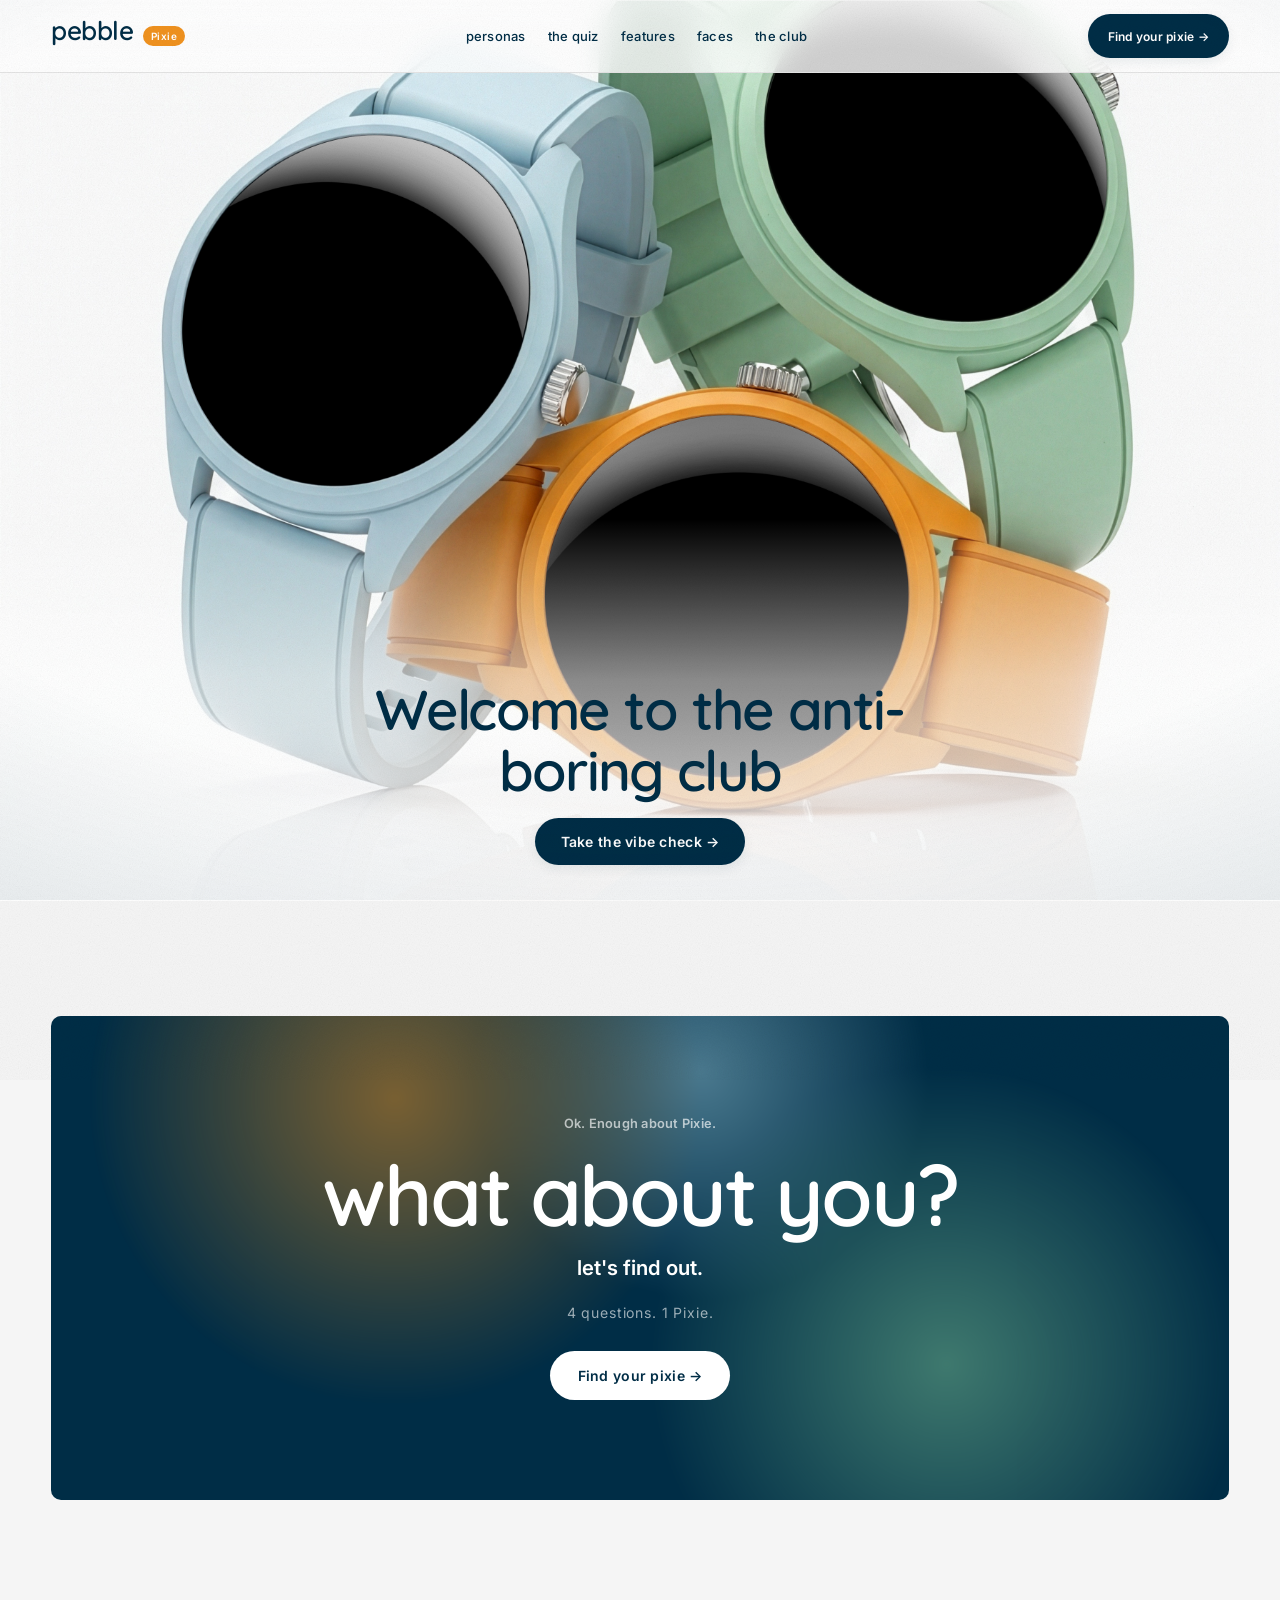
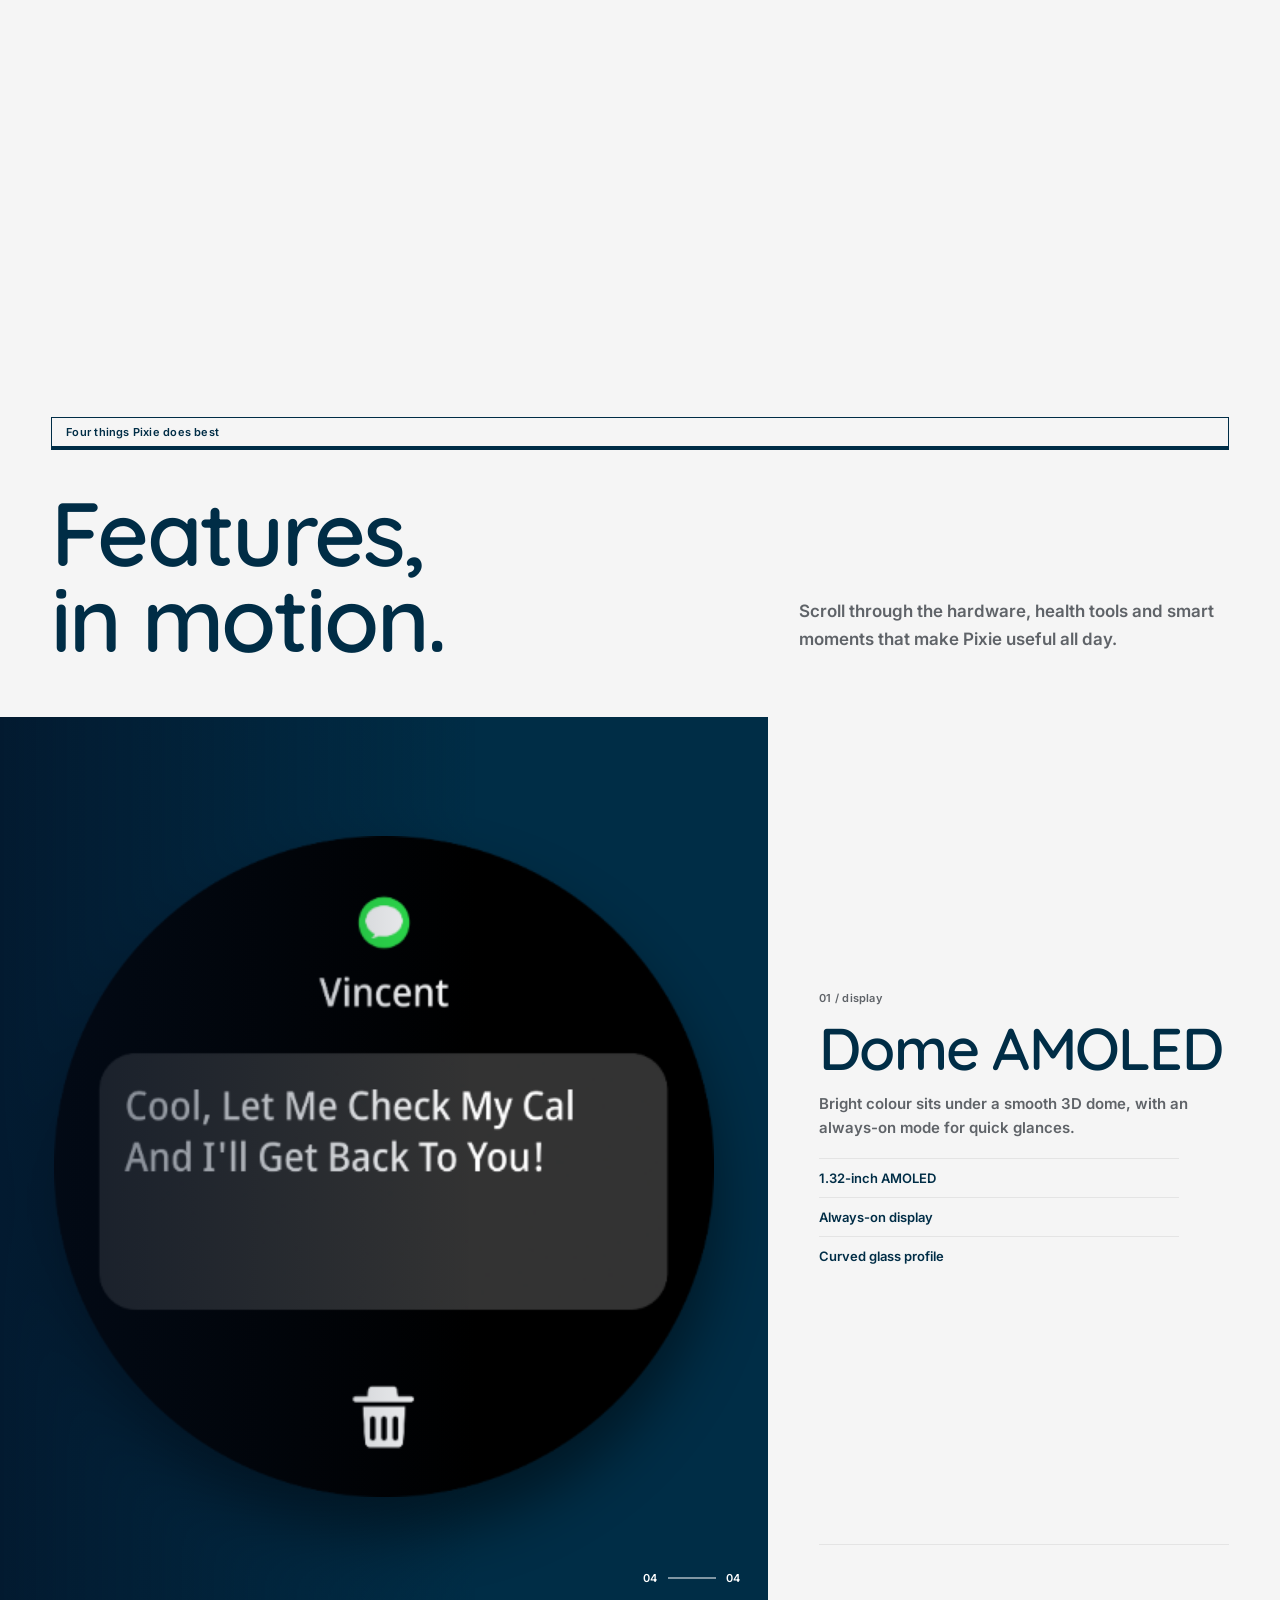
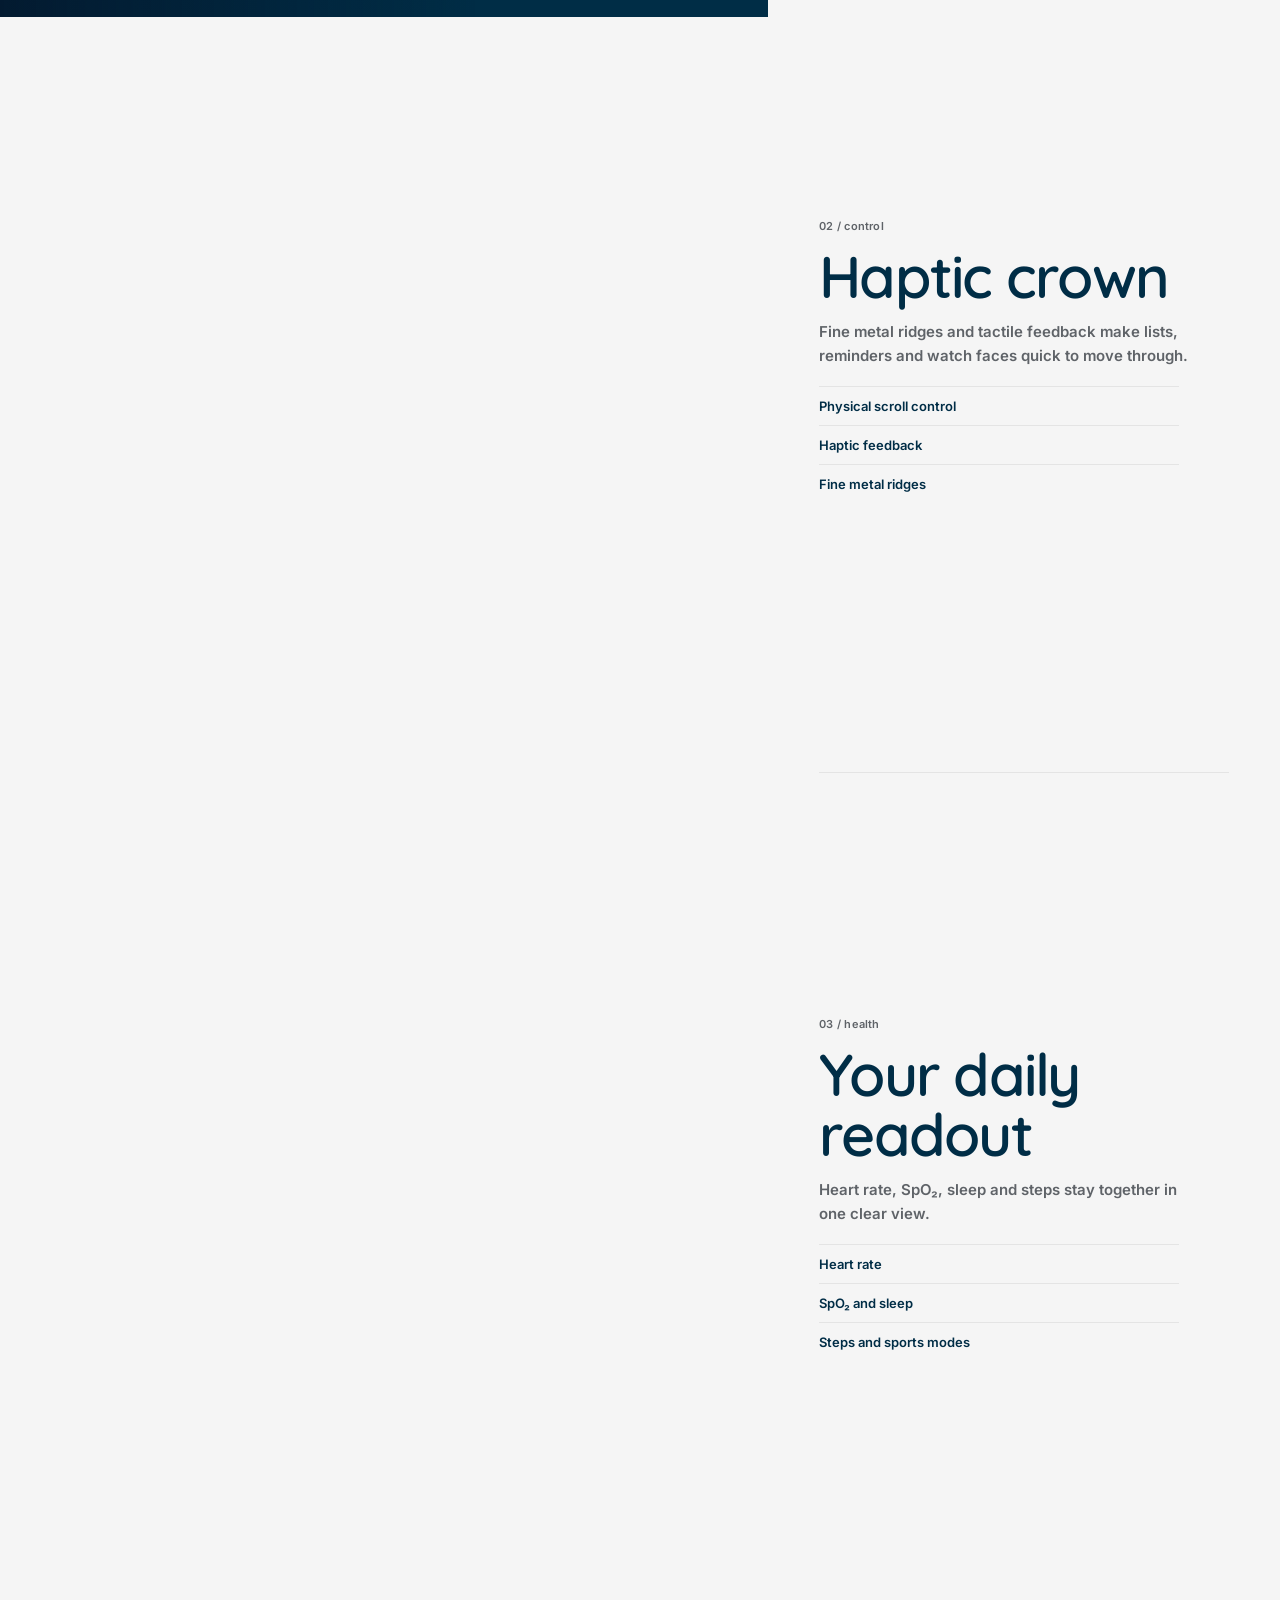
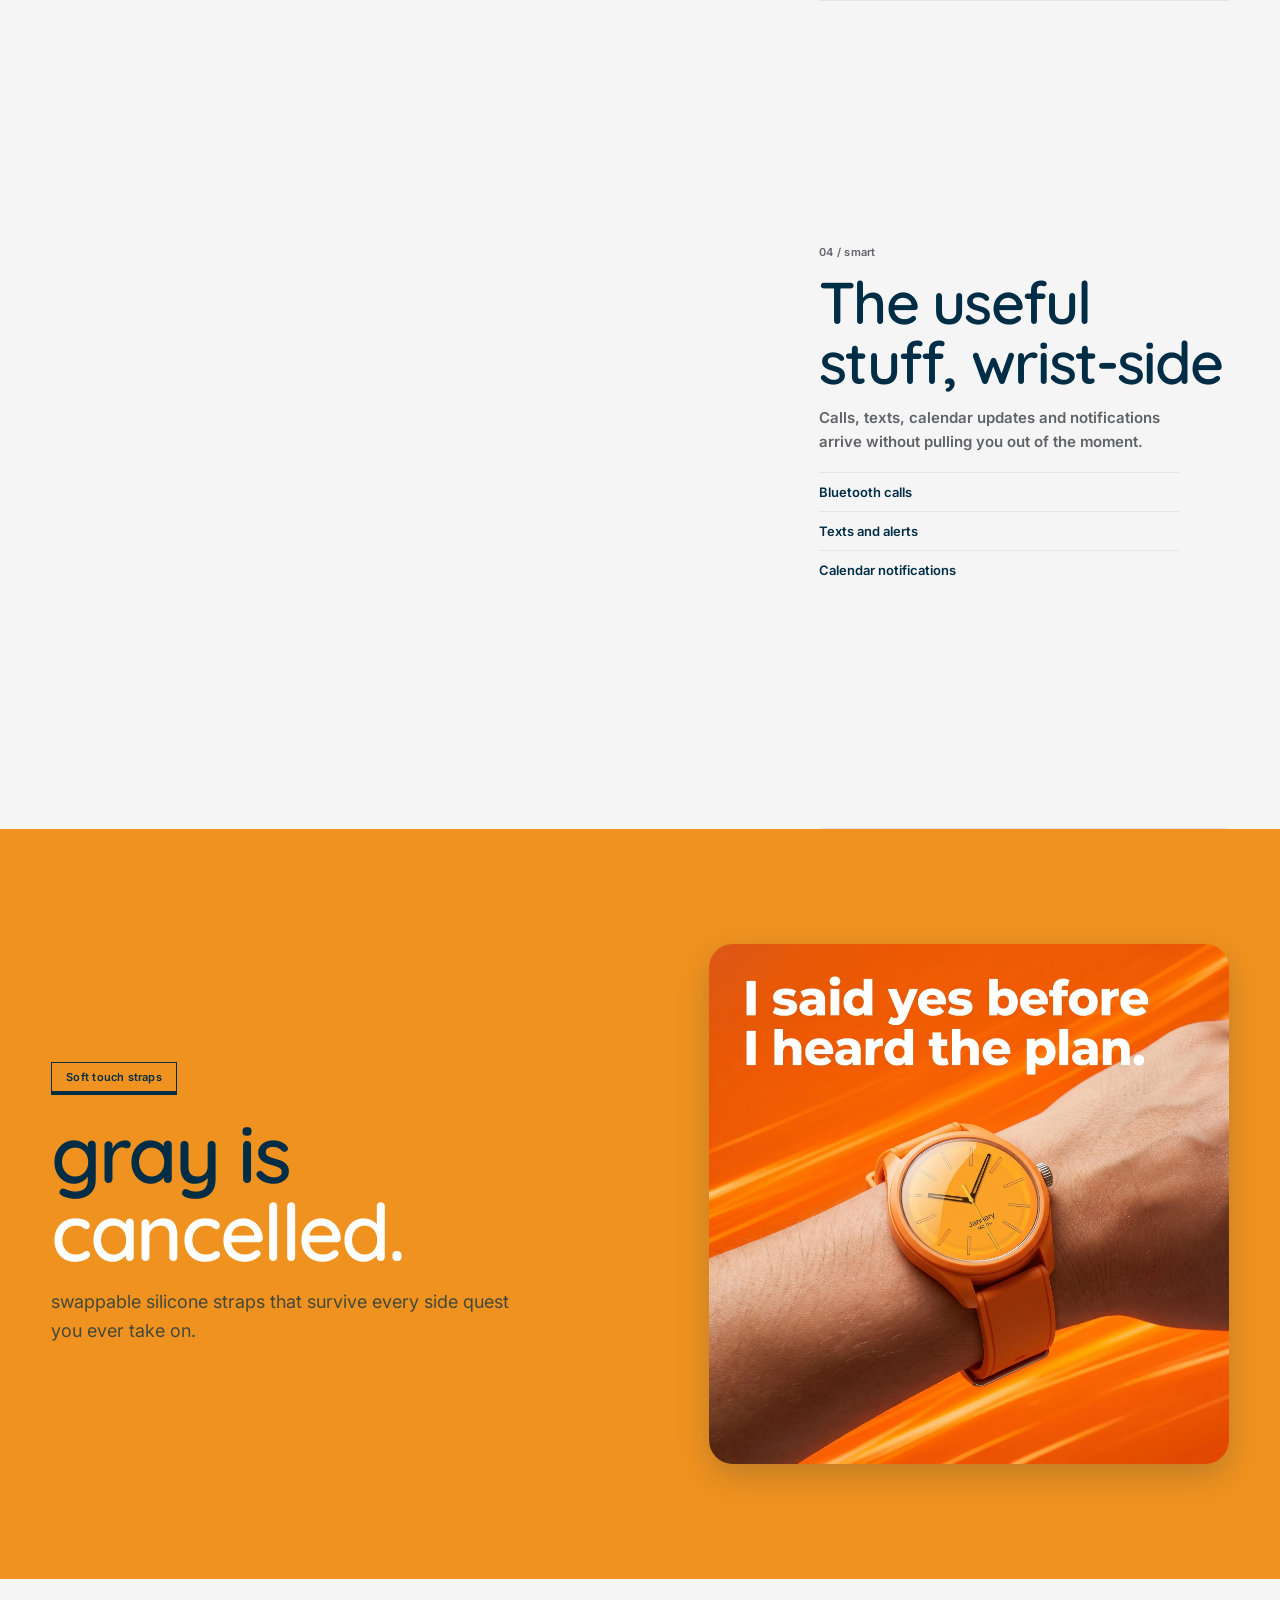
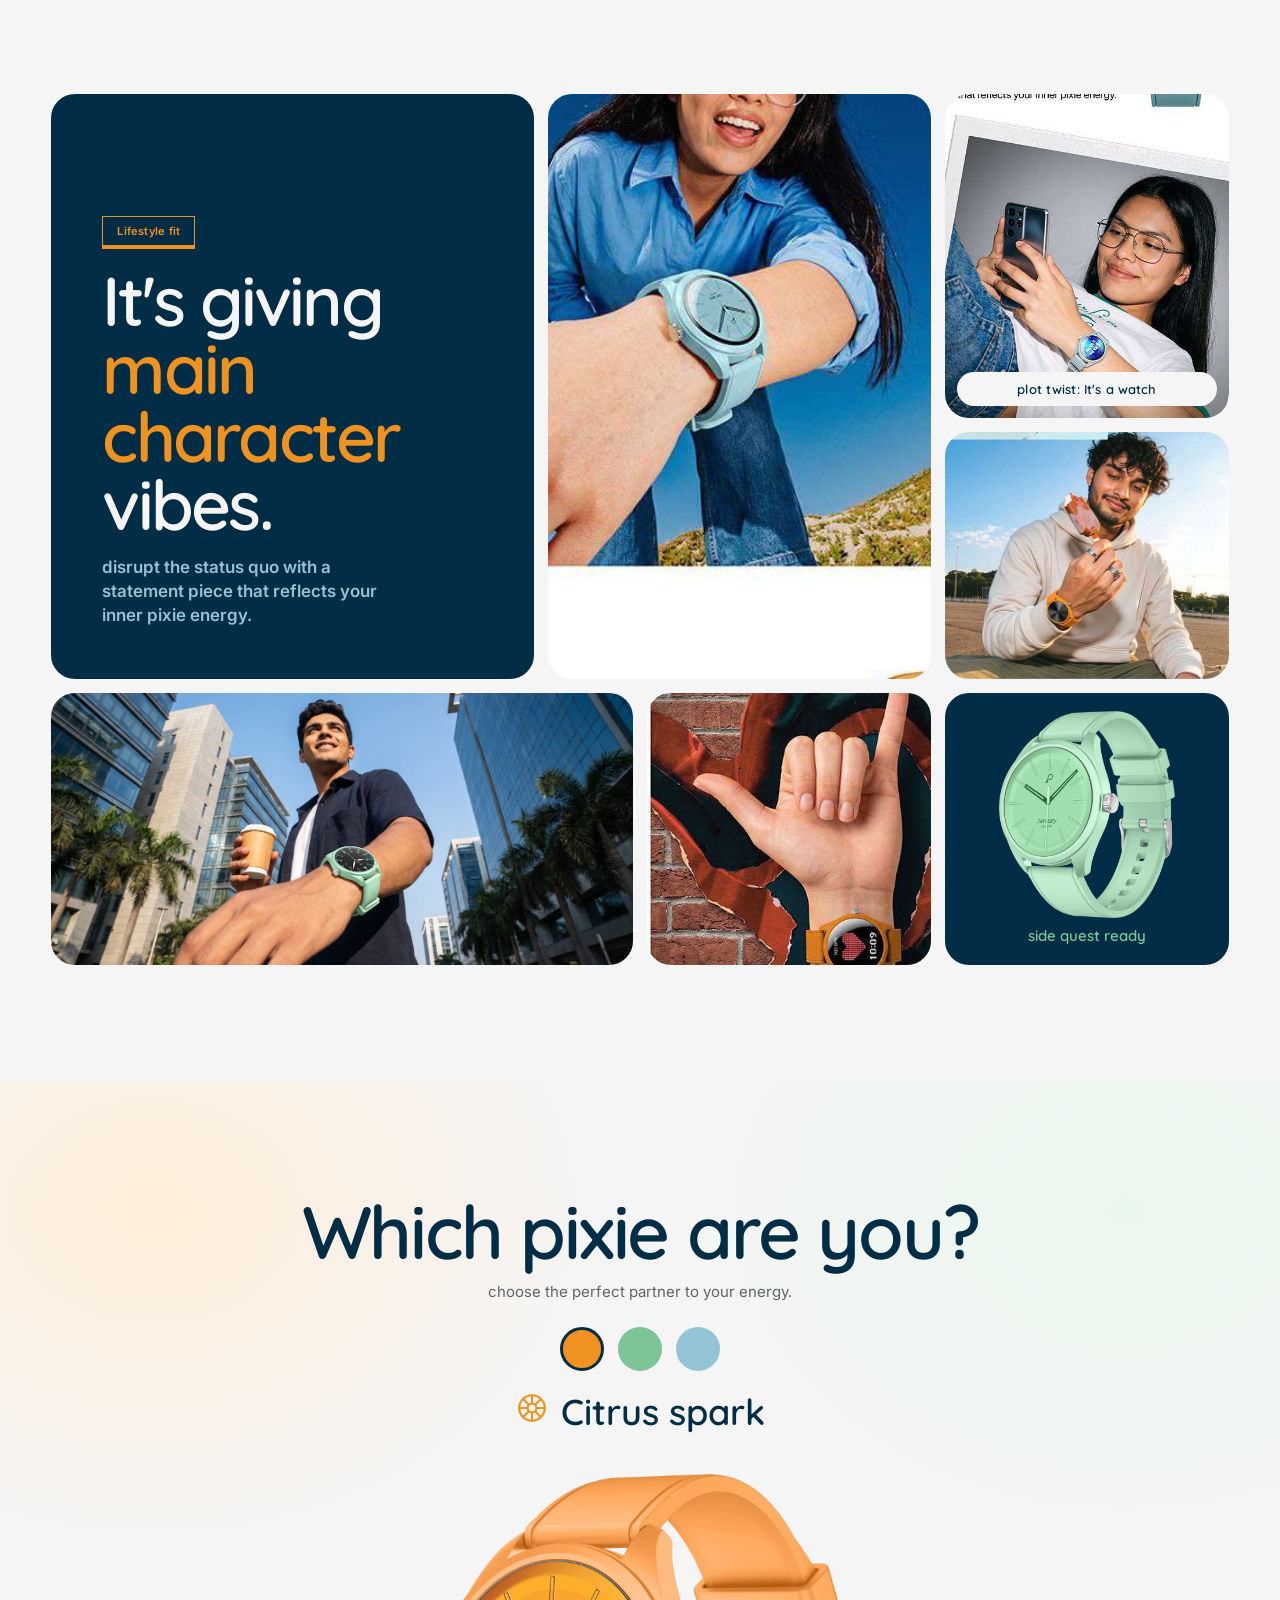
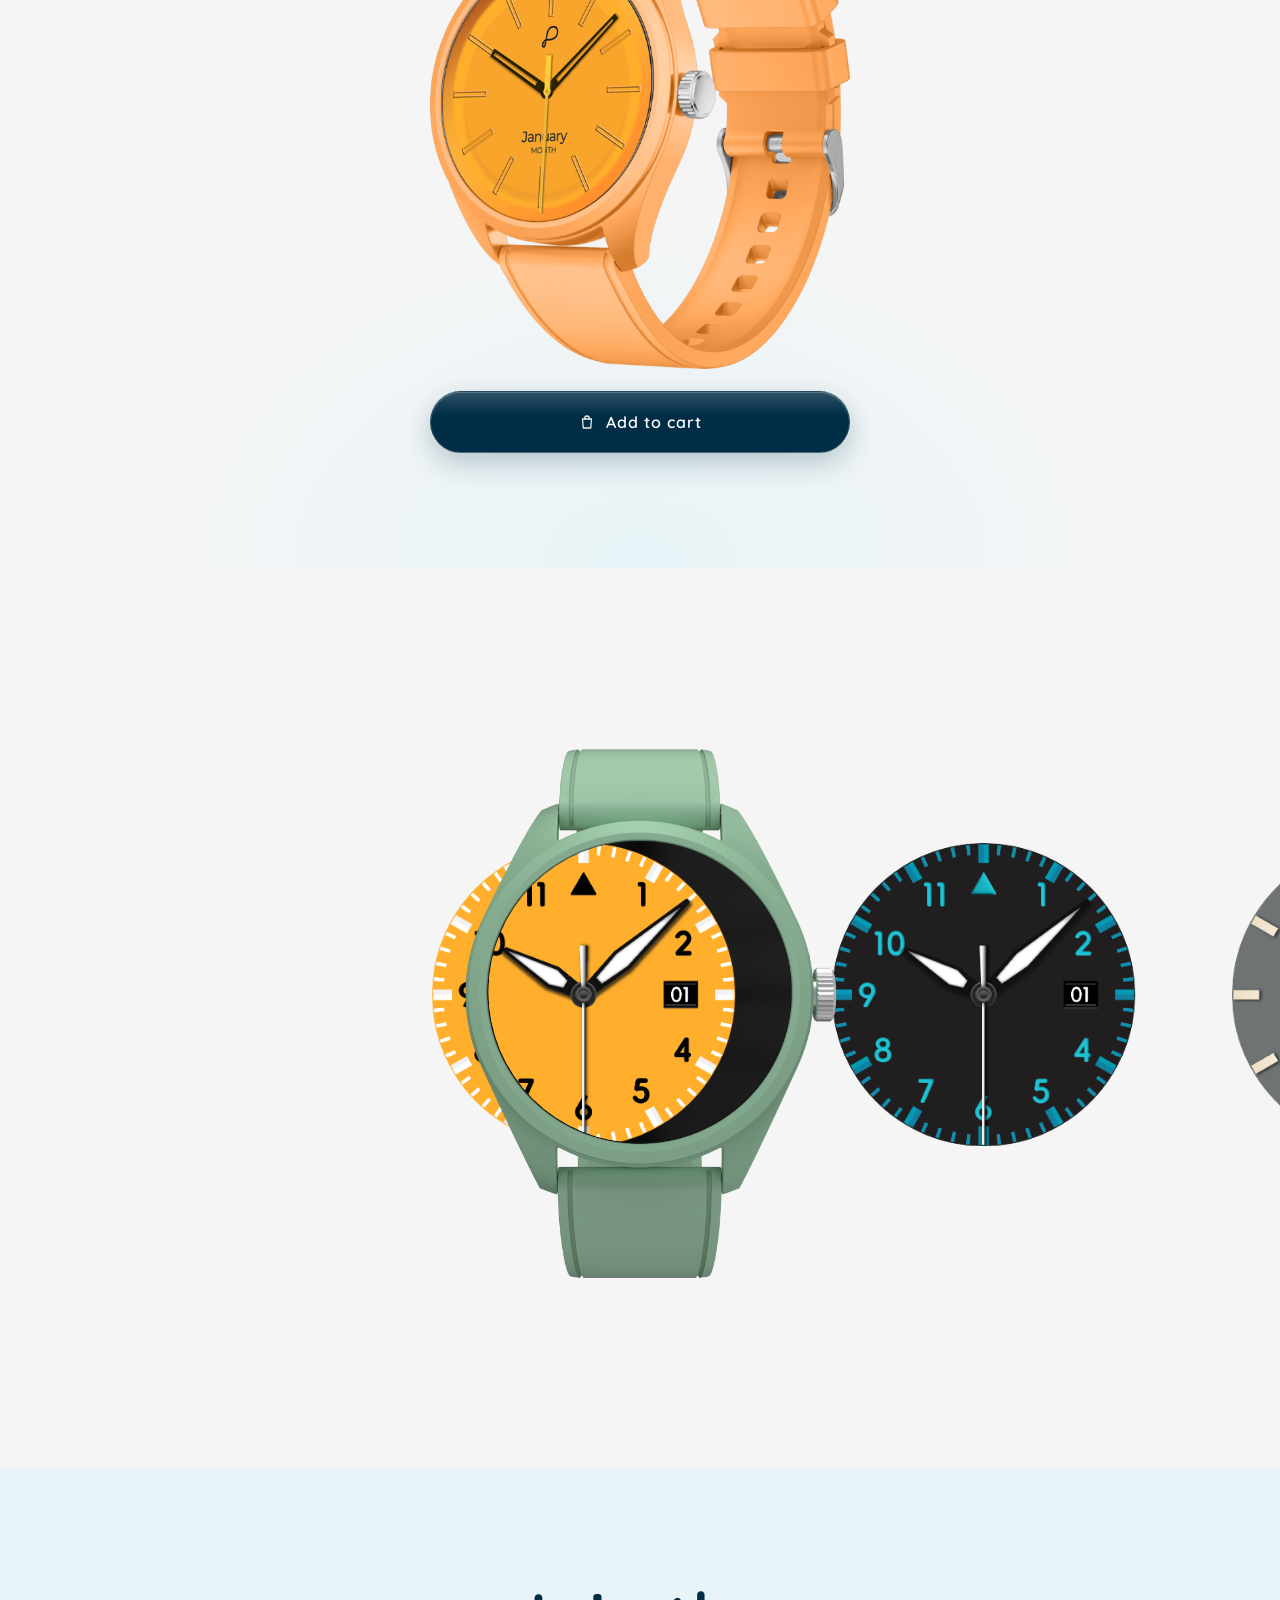
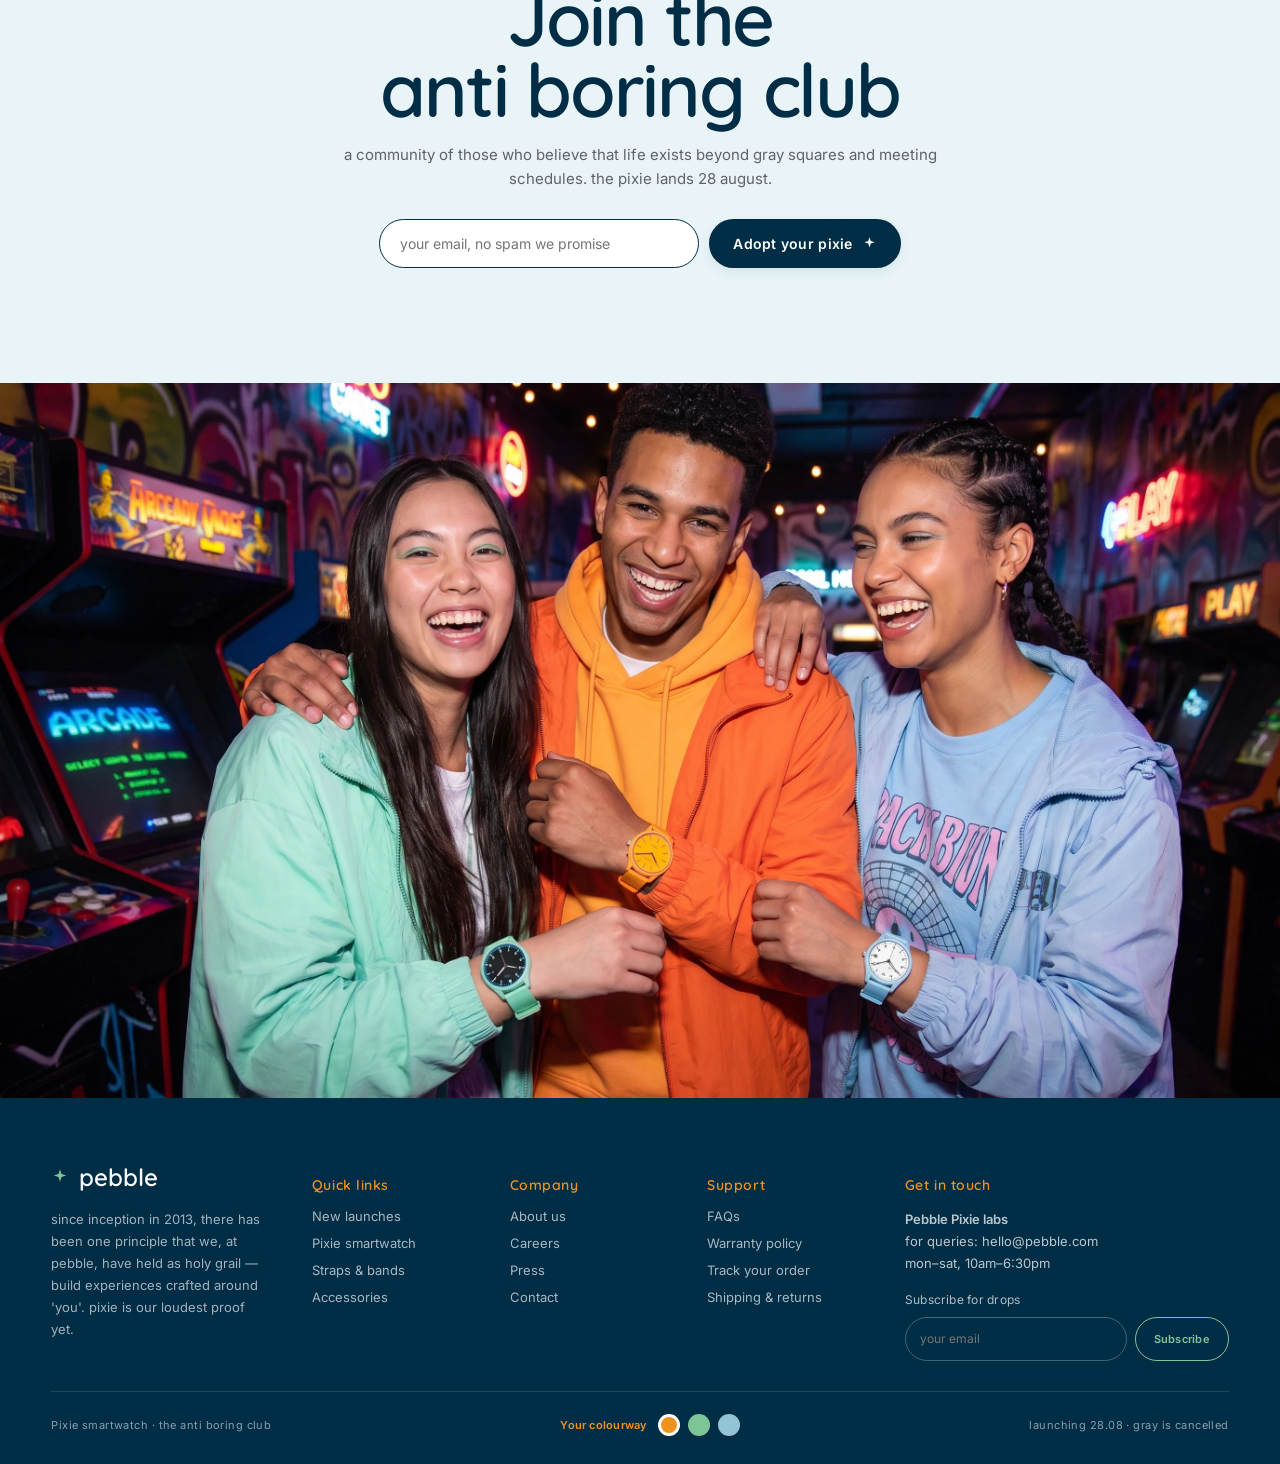
==== index.html @ 7730bd18 "atc button and spacing" ====
<!DOCTYPE html>
<html lang="en">
<head>
<meta charset="utf-8">
<meta name="viewport" content="width=device-width, initial-scale=1">
<title>Pebble Pixie — the anti boring club</title>
<link rel="stylesheet" href="style.css">
</head>
<body>

<div class="grain" id="grain"></div>
<div class="vignette"></div>

<div class="frame" id="frame">

  <header>
    <button type="button" class="logo-btn" id="logoBtn" aria-label="Pebble Pixie home">
      <span class="logo-word">pebble</span>
      <span class="logo-badge">Pixie</span>
    </button>
    <nav class="main-nav">
      <a href="#personas">personas</a>
      <a href="#quiz">the quiz</a>
      <a href="#features">features</a>
      <a href="#faces">faces</a>
      <a href="#club">the club</a>
    </nav>
    <a href="#quiz" class="btn btn-primary btn-md hdr-cta">Find your pixie →</a>
  </header>

  <section id="hero" class="is-intro">
    <div class="hero-intro" id="heroIntro" role="button" tabindex="0" aria-label="Boring is a setting, not a personality. Continue to the club.">
      <p class="hero-intro-line">
        <span class="hi-a">Boring is a</span>
        <span class="hi-b">setting,</span>
        <span class="hi-c">not a personality.</span>
      </p>
      <span class="hero-intro-settings" aria-hidden="true">
        <i class="is-citrus"></i><i class="is-mint"></i><i class="is-daydream"></i>
      </span>
    </div>
    <div class="hero-stage">
      <img
        class="hero-render"
        src="assets/new%20hero%20center.jpg"
        alt="Pixie Citrus, Mint, and Daydream clustered on a studio floor"
        width="1080"
        height="1920">
    </div>
    <div class="hero-copy">
      <h1>Welcome to the anti-boring club</h1>
      <a href="#quiz" class="btn btn-primary btn-lg hero-cta">Take the vibe check →</a>
    </div>
  </section>

  <section id="quiz">
    <div class="flash-overlay" id="flashOverlay"></div>

    <div class="quiz-panel active" id="panelIntro">
      <div class="quiz-intro">
        <div class="glow"></div>
        <div class="inner">
          <div style="font-size:clamp(11px,1cqw,14px);font-weight:600;letter-spacing:.02em;opacity:.65">Ok. Enough about Pixie.</div>
          <h2 style="font-size:clamp(30px,7.2cqw,84px);line-height:1.04;letter-spacing:-.03em;margin:20px 0 0">what about you?</h2>
          <p style="margin:16px 0 0;font-weight:600;font-size:clamp(17px,1.6cqw,22px)">let's find out.</p>
          <p style="margin:24px 0 0;font-size:clamp(13px,1.1cqw,15px);letter-spacing:.06em;opacity:.6">4 questions. 1 Pixie.</p>
          <button class="quiz-cta" id="startQuizBtn">Find your pixie →</button>
        </div>
      </div>
    </div>

    <div class="quiz-panel" id="panelCalc">
      <div class="calc-box">
        <div style="font-size:12px;font-weight:600;letter-spacing:.02em;opacity:.6">Calculating your level of boring</div>
        <div class="calc-pct" id="calcPct"></div>
      </div>
    </div>

    <div class="quiz-panel" id="panelQuiz">
      <div class="quiz-card">
        <div class="quiz-flash" id="quizFlash"></div>
        <div class="quiz-topbar">
          <div class="quiz-step-label"><span class="dot"></span><span id="stepLabel">1 / 4</span></div>
          <div class="ticks" id="ticks"></div>
        </div>
        <h2 class="quiz-q" id="quizQ"></h2>
        <div id="quizBody"></div>
        <div class="quiz-back-row">
          <button class="quiz-back" id="backBtn">back</button>
          <span>no wrong answers. only revealing ones.</span>
        </div>
      </div>
    </div>

    <div class="quiz-panel" id="panelReveal">
      <div class="reveal-stage" id="revealStage" data-pixie="citrus">
        <img class="reveal-life" id="revealLife" alt="">
        <div class="reveal">
        <div class="reveal-kicker">
          <div class="reveal-kicker-label">Your pixie is ready.</div>
          <h2>now, meet your avatar.</h2>
        </div>
        <div class="reveal-row">
          <div class="card-frame" id="cardFrame">
            <div class="card-inner" id="cardInner">
              <img class="bg" id="cardBg" alt="">
              <div class="grad"></div>
              <div class="card-topband"><span class="card-clubtag">the anti boring club</span></div>
              <div class="card-bottom">
                <div class="card-name-row" id="cardNameRow">
                  <span class="persona-mark" id="cardMark"></span>
                  <div class="card-name" id="cardName"></div>
                </div>
                <div class="card-subtitle" id="cardSubtitle"></div>
                <div class="card-type-pill"><span class="swatch" id="cardSwatch"></span><span id="cardType"></span></div>
                <div class="card-lines" id="cardLines"></div>
                <div class="card-footer"><span class="word">pebble</span><span class="sub">Pixie smartwatch</span></div>
              </div>
            </div>
          </div>
          <div class="reveal-side">
            <div class="badge-box" id="badgeBox">
              <div class="badge-top" id="badgeTop"><span class="persona-mark" id="badgeMark"></span><span id="badgeName"></span><span class="badge-type" id="badgeType"></span></div>
              <div class="badge-sub" id="badgeSub"></div>
            </div>
            <p class="reveal-lines" id="revealLines"></p>
            <div style="font-size:11px;font-weight:600;letter-spacing:.02em;color:var(--text-muted);margin-top:6px" id="revealVibe"></div>
            <div class="stats-row" id="statsRow"></div>
            <p class="reveal-blurb" id="revealBlurb"></p>
            <div class="reveal-ctas">
              <button class="btn btn-primary btn-lg" id="downloadBtn"><span style="display:inline-flex;align-items:center;gap:8px">Download your card <svg width="14" height="14" viewBox="0 0 24 24" fill="none" stroke="currentColor" stroke-width="2" stroke-linecap="round" stroke-linejoin="round"><path d="M12 4v12M6 12l6 6 6-6M5 20h14"/></svg></span></button>
              <button class="btn btn-secondary btn-lg" id="retakeBtn">Retake</button>
            </div>
            <div class="share-row">
              <span>Share to</span>
              <button type="button" class="share-pill" id="shareStoriesBtn">stories</button>
              <button type="button" class="share-pill" id="copyLinkBtn">copy link</button>
            </div>
          </div>
        </div>
        </div>
      </div>
    </div>
  </section>

  <section id="features" class="feature-reel feature-display" data-feature="display" aria-labelledby="feature-reel-title">
    <div class="feature-reel-heading">
      <p class="eyebrow">Four things Pixie does best</p>
      <h2 id="feature-reel-title">Features,<br>in motion.</h2>
      <p class="feature-reel-sub">Scroll through the hardware, health tools and smart moments that make Pixie useful all day.</p>
    </div>

    <div class="feature-reel-layout">
      <div class="feature-stage" aria-live="polite">
        <div class="feature-stage-layer display-layer active" data-layer="display">
          <video id="domeVid" data-dome-vid src="assets/domevid.mp4" poster="assets/dome-watch.jpg" muted playsinline loop preload="metadata" aria-label="Dome AMOLED display in motion"></video>
          <div class="feature-stage-stats">
            <span><strong>1.32"</strong>AMOLED</span>
            <span><strong>AOD</strong>Always on</span>
          </div>
        </div>
        <div class="feature-stage-layer crown-layer" data-layer="crown">
          <img src="assets/crown-mint-quote.jpg" alt="Pixie haptic crown close-up" width="2048" height="2048" loading="lazy">
          <span class="crown-ripple ripple-one" aria-hidden="true"></span>
          <span class="crown-ripple ripple-two" aria-hidden="true"></span>
          <div class="crown-ticks" aria-hidden="true"><i></i><i></i><i></i><i></i><i></i><i></i></div>
        </div>
        <div class="feature-stage-layer health-layer" data-layer="health">
          <img src="assets/mint-health-render.jpg" alt="Pixie health tracking in use" width="2752" height="1536" loading="lazy">
          <div class="health-hud">
            <span class="health-ring"><i></i></span>
            <strong>78</strong>
            <small>BPM</small>
            <em>10,245 steps</em>
          </div>
        </div>
        <div class="feature-stage-layer smart-layer" data-layer="smart">
          <img src="assets/w-ui-message-c.png" alt="Pixie message on the wrist" width="420" height="420" loading="lazy">
          <div class="smart-alert alert-one"><small>Group chat</small><strong>Plans moved to 8?</strong></div>
          <div class="smart-alert alert-two"><small>Calendar</small><strong>Studio · 4:30 pm</strong></div>
          <div class="smart-alert alert-three"><small>Call</small><strong>Riya calling</strong></div>
        </div>
        <div class="feature-stage-index"><span id="featureIdx">01</span><i></i><span>04</span></div>
      </div>

      <div class="feature-chapters">
        <article data-feature-chapter="display">
          <div class="feature-chapter-visual">
            <div class="feature-stage-layer display-layer active" data-layer="display">
              <video data-dome-vid src="assets/domevid.mp4" poster="assets/dome-watch.jpg" muted playsinline loop preload="metadata" aria-hidden="true"></video>
              <div class="feature-stage-stats">
                <span><strong>1.32"</strong>AMOLED</span>
                <span><strong>AOD</strong>Always on</span>
              </div>
            </div>
            <div class="feature-stage-index"><span>01</span><i></i><span>04</span></div>
          </div>
          <div class="feature-chapter-copy">
            <span>01 / display</span>
            <h3>Dome AMOLED</h3>
            <p>Bright colour sits under a smooth 3D dome, with an always-on mode for quick glances.</p>
            <ul>
              <li>1.32-inch AMOLED</li>
              <li>Always-on display</li>
              <li>Curved glass profile</li>
            </ul>
          </div>
        </article>
        <article data-feature-chapter="crown">
          <div class="feature-chapter-visual">
            <div class="feature-stage-layer crown-layer active" data-layer="crown">
              <img src="assets/crown-mint-quote.jpg" alt="" width="2048" height="2048" loading="lazy">
              <span class="crown-ripple ripple-one" aria-hidden="true"></span>
              <span class="crown-ripple ripple-two" aria-hidden="true"></span>
              <div class="crown-ticks" aria-hidden="true"><i></i><i></i><i></i><i></i><i></i><i></i></div>
            </div>
            <div class="feature-stage-index"><span>02</span><i></i><span>04</span></div>
          </div>
          <div class="feature-chapter-copy">
            <span>02 / control</span>
            <h3>Haptic crown</h3>
            <p>Fine metal ridges and tactile feedback make lists, reminders and watch faces quick to move through.</p>
            <ul>
              <li>Physical scroll control</li>
              <li>Haptic feedback</li>
              <li>Fine metal ridges</li>
            </ul>
          </div>
        </article>
        <article data-feature-chapter="health">
          <div class="feature-chapter-visual">
            <div class="feature-stage-layer health-layer active" data-layer="health">
              <img src="assets/mint-health-render.jpg" alt="" width="2752" height="1536" loading="lazy">
              <div class="health-hud">
                <span class="health-ring"><i></i></span>
                <strong>78</strong>
                <small>BPM</small>
                <em>10,245 steps</em>
              </div>
            </div>
            <div class="feature-stage-index"><span>03</span><i></i><span>04</span></div>
          </div>
          <div class="feature-chapter-copy">
            <span>03 / health</span>
            <h3>Your daily readout</h3>
            <p>Heart rate, SpO₂, sleep and steps stay together in one clear view.</p>
            <ul>
              <li>Heart rate</li>
              <li>SpO₂ and sleep</li>
              <li>Steps and sports modes</li>
            </ul>
          </div>
        </article>
        <article data-feature-chapter="smart">
          <div class="feature-chapter-visual">
            <div class="feature-stage-layer smart-layer active" data-layer="smart">
              <img src="assets/w-ui-message-c.png" alt="" width="420" height="420" loading="lazy">
              <div class="smart-alert alert-one"><small>Group chat</small><strong>Plans moved to 8?</strong></div>
              <div class="smart-alert alert-two"><small>Calendar</small><strong>Studio · 4:30 pm</strong></div>
              <div class="smart-alert alert-three"><small>Call</small><strong>Riya calling</strong></div>
            </div>
            <div class="feature-stage-index"><span>04</span><i></i><span>04</span></div>
          </div>
          <div class="feature-chapter-copy">
            <span>04 / smart</span>
            <h3>The useful stuff, wrist-side</h3>
            <p>Calls, texts, calendar updates and notifications arrive without pulling you out of the moment.</p>
            <ul>
              <li>Bluetooth calls</li>
              <li>Texts and alerts</li>
              <li>Calendar notifications</li>
            </ul>
          </div>
        </article>
      </div>
    </div>
  </section>

  <section id="straps" style="background:var(--color-citrus); color:var(--color-ink)">
    <div class="content" style="display:flex;flex-wrap:wrap;gap:clamp(24px,5cqw,64px);align-items:center;justify-content:center">
      <div style="flex:1 1 420px">
        <div class="eyebrow">Soft touch straps</div>
        <h2 style="font-size:clamp(34px,6.2cqw,90px);line-height:.98;letter-spacing:-.03em;margin:20px 0 0">gray is<br><span style="color:var(--color-white)">cancelled.</span></h2>
        <p style="margin:18px 0 0;max-width:460px;font-size:clamp(15px,1.6cqw,18px);line-height:1.6;color:var(--color-ink);opacity:.72">swappable silicone straps that survive every side quest you ever take on.</p>
      </div>
      <img src="assets/strap-citrus-quote.jpg" alt="Pixie Citrus Spark strap on the wrist" style="flex:1 1 420px;width:100%;max-width:520px;aspect-ratio:1/1;object-fit:cover;border-radius:var(--radius-xl);box-shadow:var(--shadow-lg)">
    </div>
  </section>

  <section id="lifestyle" class="lifestyle" aria-labelledby="lifestyle-title">
    <div class="content">
      <div class="lifestyle-bento">
        <article class="life-tile life-quote">
          <div class="eyebrow">Lifestyle fit</div>
          <h2 id="lifestyle-title">It's giving <span>main character</span> vibes.</h2>
          <p>disrupt the status quo with a statement piece that reflects your inner pixie energy.</p>
        </article>
        <figure class="life-tile life-palm">
          <img src="assets/lifestyle-palm.jpg" alt="Daydream Pixie on a wrist against palm trees and sky" width="1200" height="1600" loading="lazy">
        </figure>
        <figure class="life-tile life-ice">
          <img src="assets/life-icecream.jpg" alt="Citrus Pixie on a wrist during an ice cream break" width="1200" height="1600" loading="lazy">
        </figure>
        <figure class="life-tile life-polaroid">
          <img src="assets/polaroid-phone.jpg" alt="Polaroid of someone scrolling with a Pixie on their wrist" width="900" height="1200" loading="lazy">
          <figcaption>plot twist: It's a watch</figcaption>
        </figure>
        <figure class="life-tile life-ads">
          <img src="assets/simple-ads-1787380604660-im0sn.webp" alt="Pixie in the wild, main-character lighting" width="1600" height="900" loading="lazy">
        </figure>
        <figure class="life-tile life-shaka">
          <img src="assets/brick-hand.jpg" alt="Citrus Pixie on a wrist throwing a shaka" width="900" height="1200" loading="lazy">
        </figure>
        <div class="life-tile life-watch">
          <img src="assets/w-mint-c.png" alt="Pixie Mint watch" width="640" height="640" loading="lazy">
          <p>side quest ready</p>
        </div>
      </div>
    </div>
  </section>

  <section id="personas">
    <h2>Which pixie are you?</h2>
    <p class="personas-sub">choose the perfect partner to your energy.</p>
    <div class="swatch-row" id="swatchRow"></div>
    <div class="swatch-name-wrap">
      <div class="swatch-name-row" id="swatchNameRow">
        <span class="persona-mark" id="swatchMark"></span><span id="swatchName"></span>
      </div>
    </div>
    <img id="swatchImg" alt="Selected Pixie colourway">
    <button type="button" class="personas-atc" id="personasAtc">
      <svg width="18" height="18" viewBox="0 0 24 24" fill="none" stroke="currentColor" stroke-width="1.7" stroke-linecap="round" stroke-linejoin="round" aria-hidden="true"><path d="M6 8h12l-1 12H7L6 8z"/><path d="M9 8V7a3 3 0 0 1 6 0v1"/></svg>
      <span id="personasAtcLabel">Add to cart</span>
    </button>
  </section>

  <section id="faces" class="faces-showcase" aria-label="Watch face showcase">
    <div class="faces-media" id="facesMedia">
      <div class="faces-stage" id="facesStage">
        <div class="faces-row" id="facesRow"></div>
        <div class="faces-device">
          <img class="faces-bezel" src="assets/faces-native/bezel.png" alt="" width="3840" height="3840">
          <div class="faces-screen">
            <div class="faces-world">
              <div class="faces-row" id="facesRowInner"></div>
            </div>
          </div>
        </div>
      </div>
    </div>
  </section>

  <section id="club" style="background:var(--color-daydream-tint)">
    <div class="club-row">
      <div class="club-copy">
        <h2>Join the<br>anti boring club</h2>
        <p>a community of those who believe that life exists beyond gray squares and meeting schedules. the pixie lands 28 august.</p>
        <form class="club-form" action="#club" onsubmit="return false">
          <input class="club-email" type="email" autocomplete="email" placeholder="your email, no spam we promise">
          <button type="submit" class="btn btn-primary btn-lg club-submit"><span style="display:inline-flex;align-items:center;gap:9px">Adopt your pixie <svg width="15" height="15" viewBox="0 0 24 24" fill="currentColor"><path d="M12 1.8l2 6.3 6.2 1.9-6.2 2L12 18.2l-2-6.2-6.2-2L10 8.1l2-6.3z"/></svg></span></button>
        </form>
      </div>
    </div>
  </section>

  <footer id="siteFooter" data-pixie="citrus">
    <picture>
      <source media="(min-width: 721px)" srcset="assets/desktop%20footer.webp">
      <img class="banner" src="assets/footer-club-banner.jpg" alt="Join the anti boring club — gray is cancelled">
    </picture>
    <div class="footer-inner">
      <div class="footer-grid" id="footerGrid">
        <div style="max-width:280px">
          <div style="display:flex;align-items:baseline;gap:10px">
            <svg width="18" height="18" viewBox="0 0 24 24" fill="var(--color-mint)"><path d="M12 1.8l2 6.3 6.2 1.9-6.2 2L12 18.2l-2-6.2-6.2-2L10 8.1l2-6.3z"/></svg>
            <span style="font-family:var(--font-display);font-weight:600;font-size:24px">pebble</span>
          </div>
          <p style="margin:16px 0 0;font-size:13px;line-height:1.7;opacity:.65">since inception in 2013, there has been one principle that we, at pebble, have held as holy grail — build experiences crafted around 'you'. pixie is our loudest proof yet.</p>
        </div>
        <div id="footerCols"></div>
        <div>
          <div class="footer-col-title" style="padding:14px 0 0">Get in touch</div>
          <div style="margin-top:14px;font-size:13px;line-height:1.7;opacity:.75">
            <div style="font-weight:600;opacity:1">Pebble Pixie labs</div>
            for queries: <a href="mailto:hello@pebble.com" style="color:var(--color-off-white)">hello@pebble.com</a><br>
            mon–sat, 10am–6:30pm
          </div>
          <div style="margin-top:18px;font-size:12px;letter-spacing:.02em;opacity:.7">Subscribe for drops</div>
          <div class="footer-subscribe">
            <input placeholder="your email" style="flex:1;min-width:0;padding:11px 14px;border:1.5px solid rgba(255,255,255,.25);border-radius:var(--radius-pill);background:transparent;color:var(--color-white);font-family:var(--font-body);font-size:12px;outline:none">
            <button type="button" style="padding:11px 18px;min-height:44px;border:1.5px solid var(--color-mint);border-radius:var(--radius-pill);background:transparent;color:var(--color-mint);font-family:var(--font-body);font-weight:600;font-size:11px;letter-spacing:.02em;cursor:pointer">Subscribe</button>
          </div>
        </div>
      </div>
      <div class="footer-bottom">
        <span>Pixie smartwatch · the anti boring club</span>
        <div class="footer-pixie">
          <span>Your colourway</span>
          <div class="footer-swatches" id="footerSwatches"></div>
        </div>
        <span>launching 28.08 · gray is cancelled</span>
      </div>
    </div>
  </footer>
</div>

<script src="script.js"></script>
</body>
</html>
---- style.css ----
@import url('https://fonts.googleapis.com/css2?family=Quicksand:wght@500;600&family=Inter:ital,wght@0,300;0,400;0,500;0,600;1,400&display=swap');

:root{
  --color-white:#ffffff; --color-off-white:#fafafa; --color-paper:#f5f5f5; --color-grey-20:#e4e4e4; --color-grey-40:#cccccc; --color-grey-70:#919291;
  --color-ink:#002d46; --color-gold:#ffd700; --color-gold-soft:#ffe67f;
  --color-citrus:#f0921f; --color-citrus-tint:#ffeeda;
  --color-mint:#7dc496; --color-mint-tint:#eaf7ee;
  --color-daydream:#93c4d6; --color-daydream-tint:#e8f4f8;
  --shadow-color-1:rgba(0,45,70,.04); --shadow-color-2:rgba(0,45,70,.08); --shadow-color-3:rgba(0,45,70,.2); --shadow-color-4:rgba(0,0,0,.21);
  --shadow-sm:0 1px 2px var(--shadow-color-1); --shadow-md:0 4px 12px var(--shadow-color-2); --shadow-lg:0 12px 32px var(--shadow-color-3); --shadow-pop:0 8px 24px var(--shadow-color-4);
  --radius-sm:5px; --radius-md:10px; --radius-lg:16px; --radius-xl:24px; --radius-pill:999px;
  --ease-spring:cubic-bezier(.34,1.56,.64,1); --ease-out:cubic-bezier(.16,1,.3,1);
  --font-display:'Quicksand',-apple-system,BlinkMacSystemFont,'Segoe UI',Roboto,sans-serif;
  --font-body:'Inter',-apple-system,BlinkMacSystemFont,'Segoe UI',Roboto,'Helvetica Neue',Arial,sans-serif;
  --text-muted:#5f6368;
}
html{ scroll-behavior:smooth; scroll-padding-top:64px; }
*{ box-sizing:border-box; }
body{ margin:0; background:var(--color-white); color:var(--color-ink); font-family:var(--font-body); -webkit-font-smoothing:antialiased; }
a{ color:var(--color-ink); text-decoration:none; }
a:hover{ color:var(--color-citrus); }
img{ display:block; max-width:100%; }
button{ font-family:inherit; }
::selection{ background:var(--color-citrus); color:var(--color-white); }
:focus-visible{ outline:2px solid var(--color-citrus); outline-offset:3px; }

.btn{ display:inline-flex; align-items:center; justify-content:center; gap:8px; text-align:center; border:none; border-radius:var(--radius-pill); font-family:var(--font-body); font-weight:600; letter-spacing:.02em; cursor:pointer; min-height:44px; transition:transform 300ms var(--ease-spring), box-shadow 300ms; }
.btn:hover{ transform:translateY(-2px) scale(1.03); }
.btn-primary{ background:var(--color-ink); color:var(--color-white); box-shadow:var(--shadow-md); }
.btn-secondary{ background:transparent; color:var(--color-ink); border:1.5px solid var(--color-ink); }
.btn-lg{ padding:14px 24px; font-size:14px; }
.btn-md{ padding:11px 18px; font-size:12px; }

@keyframes rise{ from{ opacity:0; transform:translateY(46px); } to{ opacity:1; transform:none; } }
@keyframes riseL{ from{ opacity:0; transform:translateY(60px) rotate(-9deg); } to{ opacity:1; transform:translateY(0) rotate(-3deg); } }
@keyframes riseR{ from{ opacity:0; transform:translateY(60px) rotate(9deg); } to{ opacity:1; transform:translateY(0) rotate(2.5deg); } }
@keyframes driftUp{ from{ transform:translateY(70px) rotate(-4deg); } to{ transform:translateY(-70px) rotate(3deg); } }
@keyframes driftDown{ from{ transform:translateY(-60px) rotate(5deg); } to{ transform:translateY(60px) rotate(-3deg); } }
@keyframes popIn{ from{ opacity:0; transform:scale(.9) translateY(20px); } to{ opacity:1; transform:none; } }
@keyframes bob{ 0%,100%{ transform:translateY(0); } 50%{ transform:translateY(8px); } }
@keyframes instaxFlash{ 0%{ opacity:.95; } 100%{ opacity:0; } }
@keyframes ctaPulse{ 0%,100%{ box-shadow:0 0 0 0 rgba(255,255,255,.5); } 50%{ box-shadow:0 0 0 10px rgba(255,255,255,0); } }

.grain{ position:fixed; inset:-20%; z-index:9998; pointer-events:none; opacity:.22; mix-blend-mode:multiply;
  background-image:url('data:image/svg+xml;utf8,<svg xmlns="http://www.w3.org/2000/svg" width="220" height="220"><filter id="n"><feTurbulence type="fractalNoise" baseFrequency="0.9" numOctaves="4" stitchTiles="stitch"/><feColorMatrix type="saturate" values="0"/></filter><rect width="220" height="220" filter="url(%23n)" opacity="0.5"/></svg>'); }
.vignette{ position:fixed; inset:0; z-index:9997; pointer-events:none; background:radial-gradient(120% 90% at 50% 40%, rgba(0,0,0,0) 55%, rgba(0,45,70,.16) 100%); }

.frame{ position:relative; z-index:1; width:100%; max-width:1920px; margin:0 auto; container-type:inline-size; background:var(--color-white); }
.content{ width:100%; max-width:1500px; margin:0 auto; }

header{ display:flex; flex-wrap:wrap; position:sticky; top:0; z-index:60; align-items:center; justify-content:space-between; gap:10px 12px; padding:10px 16px; background:rgba(255,255,255,.82); backdrop-filter:blur(14px); border-bottom:1px solid var(--color-grey-20); }
.logo-btn{ display:flex; align-items:baseline; gap:8px; background:none; border:none; padding:0; min-height:44px; cursor:pointer; flex:0 1 auto; min-width:0; }
.logo-word{ font-family:var(--font-display); font-weight:600; font-size:22px; letter-spacing:-.02em; color:var(--color-ink); }
.logo-badge{ font-family:var(--font-body); font-weight:600; font-size:10px; letter-spacing:.04em; padding:4px 8px; border-radius:var(--radius-pill); background:var(--color-citrus); color:var(--color-white); }
nav.main-nav{ display:none; gap:22px; margin-left:auto; font-size:13px; font-weight:500; letter-spacing:.02em; flex:0 1 auto; white-space:nowrap; }
nav.main-nav a{ transition:color 200ms; min-height:44px; display:inline-flex; align-items:center; }
.hdr-cta{ flex:0 0 auto; margin-left:auto; padding:11px 16px; font-size:12px; }

section{ padding:56px 16px; }
.eyebrow{ display:inline-block; padding:7px 14px; border:1.5px solid var(--color-ink); border-bottom-width:4px; font-size:11px; font-weight:600; letter-spacing:.02em; }
h1,h2{ font-family:var(--font-display); font-weight:600; margin:0; }
#quiz, #features, #personas, #club, #faces, #straps, #hero, #lifestyle{ scroll-margin-top: 64px; }
#personas, #club, #faces, footer{ position:relative; z-index:10; }
#personas{
  background:
    radial-gradient(50% 45% at 12% 12%, var(--color-citrus-tint) 0%, transparent 70%),
    radial-gradient(50% 45% at 88% 12%, var(--color-mint-tint) 0%, transparent 70%),
    radial-gradient(60% 50% at 50% 100%, var(--color-daydream-tint) 0%, transparent 70%),
    var(--color-paper);
}

#hero{
  position:relative;
  isolation:isolate;
  width:100%;
  height:100vh;
  height:100dvh;
  min-height:100svh;
  margin-top:-56px;
  display:flex;
  flex-direction:column;
  justify-content:flex-end;
  text-align:center;
  padding:0;
  overflow:hidden;
  background:var(--color-paper);
}
.hero-intro{
  position:absolute;
  inset:0;
  z-index:2;
  display:flex;
  flex-direction:column;
  align-items:center;
  justify-content:center;
  gap:22px;
  padding:72px 20px 32px;
  background:var(--color-paper);
  color:var(--color-ink);
  opacity:1;
  pointer-events:auto;
  cursor:pointer;
  transition:opacity 900ms var(--ease-out);
}
.hero-intro-line{
  margin:0;
  max-width:11ch;
  font-family:var(--font-display);
  font-weight:600;
  font-size:clamp(34px,10vw,48px);
  line-height:1.02;
  letter-spacing:-.04em;
  text-transform:none;
}
.hero-intro-line span{ display:block; }
.hi-a, .hi-b, .hi-c, .hero-intro-settings{
  opacity:0;
  animation:heroLineIn .7s var(--ease-out) forwards;
}
.hi-a{ animation-delay:.08s; }
.hi-b{
  animation-delay:.42s;
  color:var(--color-citrus);
}
.hi-c{ animation-delay:.82s; }
.hero-intro-settings{
  display:flex;
  gap:8px;
  animation-delay:1.12s;
}
.hero-intro-settings i{
  display:block;
  width:10px;
  height:10px;
  border-radius:50%;
}
.hero-intro-settings .is-citrus{ background:var(--color-citrus); }
.hero-intro-settings .is-mint{ background:var(--color-mint); }
.hero-intro-settings .is-daydream{ background:var(--color-daydream); }
@keyframes heroLineIn{
  from{ opacity:0; }
  to{ opacity:1; }
}
.hero-stage{
  position:absolute;
  inset:0;
  z-index:0;
  overflow:hidden;
  background:var(--color-paper);
  opacity:0;
  transition:opacity 900ms var(--ease-out);
}
.hero-render{
  position:absolute;
  inset:0;
  width:100%;
  height:100%;
  max-width:none;
  max-height:none;
  object-fit:cover;
  object-position:center;
  pointer-events:none;
}
.hero-copy{
  position:relative;
  z-index:1;
  width:100%;
  padding:clamp(72px,22vh,140px) 16px 24px;
  background:linear-gradient(
    180deg,
    rgba(255,255,255,0) 0%,
    rgba(255,255,255,.55) 42%,
    rgba(255,255,255,.9) 100%
  );
  opacity:0;
  transition:opacity 900ms var(--ease-out);
}
#hero.is-plate .hero-intro{
  opacity:0;
  pointer-events:none;
}
#hero.is-plate .hero-stage,
#hero.is-plate .hero-copy{ opacity:1; }
#hero h1{
  max-width:16ch;
  margin:0 auto;
  font-size:clamp(28px,8.4vw,40px);
  line-height:1.08;
  letter-spacing:-.03em;
  text-transform:none;
  color:var(--color-ink);
}
.hero-cta{
  margin-top:16px;
  font-weight:600;
  padding:14px 22px;
  font-size:13px;
}

@media (prefers-reduced-motion: reduce){
  .hi-a, .hi-b, .hi-c, .hero-intro-settings{ animation:none; opacity:1; }
  .hero-intro, .hero-stage, .hero-copy{ transition:none; }
  #hero.is-intro .hero-intro{ display:none; }
  #hero.is-intro .hero-stage,
  #hero.is-intro .hero-copy{ opacity:1; }
}

#quiz{ background:var(--color-paper); position:relative; overflow:hidden; }
#quiz:has(#panelReveal.active){ padding:0; background:var(--color-ink); }
.flash-overlay{ position:fixed; inset:0; z-index:200; background:#fff; pointer-events:none; opacity:0; }
.flash-overlay.on{ animation:instaxFlash .5s ease-out forwards; }
.quiz-panel{ display:none; }
.quiz-panel.active{ display:block; }
.quiz-intro{ position:relative; max-width:1400px; margin:0 auto; text-align:center; padding:48px 16px; border-radius:var(--radius-md); background:var(--color-ink); color:var(--color-white); overflow:hidden; }
.quiz-intro .glow{ position:absolute; inset:-24px; background:radial-gradient(circle at 30% 20%, var(--color-citrus) 0%, transparent 32%), radial-gradient(circle at 75% 70%, var(--color-mint) 0%, transparent 30%), radial-gradient(circle at 55% 15%, var(--color-daydream) 0%, transparent 28%); opacity:.5; filter:blur(2px); }
.quiz-intro .inner{ position:relative; }
.quiz-cta{ margin-top:30px; padding:16px 28px; min-height:48px; border:none; border-radius:100px; background:var(--color-white); color:var(--color-ink); font-family:var(--font-body); font-weight:600; font-size:14px; letter-spacing:.02em; cursor:pointer; animation:ctaPulse 2.2s ease-in-out infinite; transition:transform 380ms var(--ease-spring); }
.quiz-cta:hover{ transform:scale(1.05); }
.calc-box{ max-width:640px; margin:0 auto; text-align:center; padding:clamp(60px,9cqw,100px) 20px; border-radius:var(--radius-md); background:var(--color-ink); color:var(--color-white); }
.calc-pct{ margin-top:22px; font-family:var(--font-display); font-weight:600; font-size:clamp(48px,8cqw,90px); animation:popIn .3s var(--ease-spring) both; }
.quiz-card{ position:relative; max-width:1400px; margin:0 auto; padding:22px 16px 24px; border-radius:var(--radius-md); background:var(--color-white); border:1.5px solid var(--color-ink); border-bottom-width:6px; box-shadow:var(--shadow-md); animation:popIn .6s var(--ease-spring) both; overflow:hidden; }
.quiz-flash{ position:absolute; inset:0; opacity:0; transition:opacity 420ms var(--ease-out); pointer-events:none; }
.quiz-topbar{ display:flex; flex-wrap:wrap; gap:14px; align-items:center; justify-content:space-between; position:relative; }
.quiz-step-label{ display:flex; align-items:center; gap:8px; font-size:11px; font-weight:600; letter-spacing:.02em; color:var(--text-muted); }
.quiz-step-label .dot{ width:7px; height:7px; border-radius:50%; background:var(--color-citrus); animation:bob 1.4s ease-in-out infinite; }
.ticks{ display:flex; gap:5px; }
.tick{ width:22px; height:5px; border-radius:3px; background:var(--color-grey-20); transition:background 300ms; }
.tick.done{ background:var(--color-ink); }
.quiz-q{ font-size:clamp(24px,7vw,36px); line-height:1.08; letter-spacing:-.03em; margin:22px 0 0; min-height:0; position:relative; animation:rise .5s var(--ease-spring) both; }
.opt-grid{ display:grid; grid-template-columns:1fr; gap:12px; margin-top:22px; position:relative; }
.opt-card{ animation:popIn .45s var(--ease-spring) both; text-align:left; padding:16px 18px; min-height:52px; border:2px solid var(--color-grey-20); border-bottom-width:5px; border-radius:var(--radius-md); background:var(--color-white); font-family:var(--font-display); font-weight:600; font-size:16px; color:var(--color-ink); cursor:pointer; transition:transform 220ms var(--ease-spring), border-color 220ms, box-shadow 220ms; }
.opt-card:hover{ transform:translateY(-4px); border-color:var(--accent,var(--color-ink)); box-shadow:var(--shadow-md); }
.opt-card:active{ transform:translateY(-1px) scale(.97); }

.press-pills{ margin-top:22px; width:100%; display:grid; grid-template-columns:1fr; gap:12px; }
.opt-pill{ padding:16px 18px; min-height:52px; width:100%; box-sizing:border-box; border:2px solid var(--color-grey-20); border-bottom-width:5px; border-radius:var(--radius-md); background:var(--color-white); font-family:var(--font-display); font-weight:600; font-size:16px; color:var(--color-ink); cursor:pointer; transition:border-color 220ms, transform 220ms var(--ease-spring), box-shadow 220ms; }
.opt-pill:hover{ border-color:var(--accent,var(--color-ink)); transform:translateY(-2px); box-shadow:var(--shadow-sm); }
.opt-pill:active{ transform:translateY(0) scale(.96); }

.portal-row{ margin-top:22px; display:flex; flex-direction:column; gap:10px; height:auto; }
.portal{ border:none; border-radius:var(--radius-md); color:var(--color-ink); cursor:pointer; position:relative; overflow:hidden; display:flex; align-items:center; justify-content:flex-start; padding:16px 20px 16px 40px; min-height:56px; text-align:left; transition:flex 380ms var(--ease-spring), box-shadow 220ms, transform 220ms; }
.portal:hover{ box-shadow:var(--shadow-lg); }
.portal:active{ transform:scale(.98); }
.portal .pdot{ position:absolute; top:50%; left:16px; transform:translateY(-50%); width:10px; height:10px; border-radius:50%; }
.portal .pname{ width:100%; max-width:100%; overflow-wrap:break-word; word-break:break-word; font-family:var(--font-display); font-weight:600; font-size:14px; line-height:1.32; }
.watch-q-row{ margin-top:22px; display:flex; flex-wrap:wrap; gap:20px; align-items:center; justify-content:center; }
.watch-preview{ width:min(150px,42vw); filter:drop-shadow(0 14px 26px var(--shadow-color-3)); transition:transform 220ms var(--ease-spring); }
.watch-opts{ display:flex; flex-direction:column; flex-wrap:wrap; gap:12px; width:100%; }
.opt-face{ padding:16px 20px; min-height:48px; width:100%; text-align:center; box-sizing:border-box; border:2px solid var(--color-grey-20); border-bottom-width:5px; border-radius:var(--radius-md); background:var(--color-white); font-family:var(--font-display); font-weight:600; font-size:16px; color:var(--color-ink); cursor:pointer; transition:border-color 220ms, transform 220ms var(--ease-spring), box-shadow 220ms; }
.opt-face:hover{ border-color:var(--accent,var(--color-ink)); transform:translateY(-3px); box-shadow:var(--shadow-md); }
.opt-face:active{ transform:translateY(-1px) scale(.97); }
.quiz-back-row{ display:flex; flex-wrap:wrap; align-items:center; gap:12px; margin-top:22px; font-size:12px; color:var(--text-muted); position:relative; }
.quiz-back{ background:none; border:none; padding:12px 4px; min-height:44px; font:inherit; color:var(--text-muted); cursor:pointer; text-decoration:underline; transition:color 180ms; }
.quiz-back:hover{ color:var(--color-ink); }

.reveal-stage{ position:relative; min-height:100dvh; padding:72px 16px 40px; overflow:hidden; }
.reveal-life{ position:absolute; inset:0; width:100%; height:100%; max-width:none; object-fit:cover; pointer-events:none; }
.reveal-stage::after{ content:''; position:absolute; inset:0; pointer-events:none; }
.reveal-stage[data-pixie="citrus"]::after{ background:linear-gradient(180deg, rgba(240,146,31,.42) 0%, rgba(0,20,32,.55) 42%, rgba(0,20,32,.88) 100%); }
.reveal-stage[data-pixie="mint"]::after{ background:linear-gradient(180deg, rgba(125,196,150,.46) 0%, rgba(0,20,32,.55) 42%, rgba(0,20,32,.88) 100%); }
.reveal-stage[data-pixie="daydream"]::after{ background:linear-gradient(180deg, rgba(147,196,214,.5) 0%, rgba(0,20,32,.55) 42%, rgba(0,20,32,.88) 100%); }
.reveal{ position:relative; z-index:1; max-width:1040px; margin:0 auto; animation:popIn .7s var(--ease-spring) both; }
.reveal-kicker{ text-align:center; color:var(--color-white); }
.reveal-kicker-label{ font-size:11px; font-weight:600; letter-spacing:.02em; opacity:.8; }
.reveal-kicker h2{ font-size:clamp(34px,6cqw,72px); line-height:.98; letter-spacing:-.03em; margin:14px 0 0; }
.reveal-kicker p{ margin:8px 0 0; font-size:14px; font-weight:600; opacity:.78; }
.reveal-row{ display:flex; flex-wrap:wrap; gap:clamp(24px,4cqw,56px); justify-content:center; align-items:center; margin-top:clamp(28px,4cqw,48px); }
.card-frame{ width:min(280px,86vw); aspect-ratio:1080/1920; overflow:hidden; border-radius:var(--radius-md); box-shadow:var(--shadow-lg); flex:0 0 auto; }
.card-inner{ width:1080px; height:1920px; transform:scale(var(--card-scale,.2815)); transform-origin:top left; position:relative; display:flex; flex-direction:column; justify-content:space-between; padding:90px 80px; overflow:hidden; }
.card-inner img.bg{ position:absolute; inset:0; width:100%; height:100%; object-fit:cover; }
.card-inner .grad{ position:absolute; inset:0; background:linear-gradient(180deg, rgba(0,20,32,.4) 0%, rgba(0,20,32,.28) 30%, rgba(0,20,32,.72) 68%, rgba(0,20,32,.95) 100%); }
.card-topband{ position:relative; display:flex; align-items:center; gap:18px; }
.card-clubtag{ padding:14px 30px; border-radius:100px; background:rgba(255,255,255,.16); backdrop-filter:blur(6px); font-family:var(--font-body); font-weight:600; font-size:28px; letter-spacing:.02em; color:var(--color-white); }
.card-bottom{ position:relative; color:var(--color-white); }
.card-name-row{ display:flex; align-items:center; gap:20px; }
.card-name{ font-family:var(--font-display); font-weight:600; font-size:112px; line-height:.92; letter-spacing:-.03em; }
.card-subtitle{ margin-top:16px; font-family:var(--font-body); font-weight:600; font-size:38px; line-height:1.2; letter-spacing:-.01em; opacity:.85; }
.card-type-pill{ display:inline-flex; align-items:center; gap:14px; margin-top:34px; padding:14px 26px; border-radius:100px; background:rgba(255,255,255,.14); backdrop-filter:blur(6px); font-family:var(--font-body); font-weight:600; font-size:28px; letter-spacing:.02em; }
.card-type-pill .swatch{ width:14px; height:14px; border-radius:50%; }
.card-lines{ margin-top:38px; font-family:var(--font-body); font-weight:600; font-size:40px; line-height:1.35; max-width:800px; }
.card-footer{ display:flex; align-items:baseline; gap:22px; margin-top:56px; padding-top:36px; border-top:2px solid rgba(255,255,255,.28); }
.card-footer .word{ font-family:var(--font-display); font-weight:600; font-size:52px; color:var(--color-white); }
.card-footer .sub{ font-family:var(--font-body); font-weight:600; font-size:24px; letter-spacing:.02em; color:var(--color-white); opacity:.75; }

.reveal-side{ flex:1 1 280px; max-width:100%; padding:22px 18px; border-radius:var(--radius-xl); background:rgba(255,255,255,.94); box-shadow:var(--shadow-lg); }
.badge-box{ display:inline-flex; flex-direction:column; gap:8px; padding:20px 26px; border-radius:var(--radius-xl); }
.badge-top{ display:flex; align-items:center; gap:11px; font-family:var(--font-display); font-weight:600; font-size:23px; }
.badge-type{ margin-left:auto; padding:4px 11px; border-radius:100px; background:var(--color-ink); color:var(--color-white); font-size:11px; font-weight:600; letter-spacing:.02em; }
.badge-sub{ font-family:var(--font-body); font-weight:600; font-size:14px; color:var(--color-ink); opacity:.75; }
.reveal-lines{ margin:22px 0 0; font-family:var(--font-display); font-weight:600; font-size:22px; line-height:1.35; color:var(--color-ink); }
.stats-row{ display:flex; flex-wrap:wrap; gap:14px; margin-top:20px; }
.stat{ flex:1 1 80px; min-width:0; }
.stat-val{ font-family:var(--font-display); font-weight:600; font-size:22px; }
.stat-label{ margin-top:2px; font-size:10px; font-weight:600; letter-spacing:.02em; color:var(--text-muted); }
.reveal-blurb{ margin:14px 0 0; font-size:15px; line-height:1.6; color:var(--text-muted); }
.reveal-ctas{ display:flex; flex-direction:column; flex-wrap:wrap; gap:12px; margin-top:26px; }
.reveal-ctas .btn{ width:100%; }
.share-row{ display:flex; flex-wrap:wrap; align-items:center; gap:10px; margin-top:22px; font-size:12px; letter-spacing:.02em; color:var(--text-muted); }
.share-pill{ padding:7px 13px; border:1.5px solid var(--color-grey-20); border-radius:var(--radius-pill); background:transparent; color:inherit; font:inherit; letter-spacing:inherit; cursor:pointer; }
.share-pill:hover{ border-color:var(--color-ink); color:var(--color-ink); }

.persona-mark{ flex:0 0 auto; }

#personas{ text-align:center; }
#personas h2{ font-size:clamp(32px,9vw,44px); line-height:.98; letter-spacing:-.03em; margin:0; }
.personas-sub{ margin:14px 0 0; font-size:15px; color:var(--text-muted); }
.swatch-row{ display:flex; flex-wrap:wrap; justify-content:center; gap:14px; margin-top:26px; }
.swatch-name-wrap{ display:flex; flex-wrap:wrap; gap:8px; justify-content:center; margin-top:18px; }
.swatch-name-row{ display:flex; align-items:center; gap:12px; font-family:var(--font-display); font-weight:600; font-size:clamp(22px,6vw,32px); }
#swatchImg{ width:min(280px,78vw); margin:6px auto 0; }
.personas-atc{
  display:inline-flex;
  align-items:center;
  justify-content:center;
  gap:10px;
  width:min(280px,78vw);
  min-height:56px;
  margin:22px auto 0;
  padding:16px 32px;
  border:1px solid rgba(255,255,255,.14);
  border-radius:var(--radius-pill);
  background:
    linear-gradient(180deg, rgba(255,255,255,.18) 0%, rgba(255,255,255,0) 38%),
    var(--color-ink);
  color:var(--color-white);
  font-family:var(--font-display);
  font-weight:600;
  font-size:15px;
  letter-spacing:.06em;
  cursor:pointer;
  box-shadow:
    inset 0 1px 0 rgba(255,255,255,.22),
    0 10px 28px rgba(0,45,70,.24);
  transition:transform 280ms var(--ease-spring), box-shadow 280ms;
}
.personas-atc:hover{
  transform:translateY(-2px);
  box-shadow:
    inset 0 1px 0 rgba(255,255,255,.28),
    0 16px 36px rgba(0,45,70,.3);
}
.personas-atc:active{ transform:translateY(0) scale(.99); }
.personas-atc svg{ flex:0 0 auto; opacity:.92; }

.feature-reel{
  --stage-bg: #071525;
  --feature-sticky-top: 64px;
  padding: 0;
  width: 100%;
  max-width: 100%;
  background: var(--color-paper);
  color: var(--color-ink);
  position: relative;
}
.feature-reel.feature-display{ --stage-bg: #071525; }
.feature-reel.feature-crown{ --stage-bg: #12100f; }
.feature-reel.feature-health{ --stage-bg: #0a271e; }
.feature-reel.feature-smart{ --stage-bg: #002d46; }

.feature-reel-heading{
  display: flex;
  flex-direction: column;
  justify-content: flex-end;
  min-height: 0;
  padding: 40px 16px 28px;
  background: var(--color-paper);
  color: var(--color-ink);
}
.feature-reel-heading h2{
  font-size: clamp(36px, 11vw, 52px);
  line-height: .96;
  letter-spacing: -.03em;
  font-weight: 600;
}
.feature-reel-sub{
  margin: 14px 0 0;
  max-width: 38ch;
  font-size: 15px;
  line-height: 1.6;
  font-weight: 600;
  color: var(--text-muted);
}

.feature-reel-layout{
  display: block;
  position: relative;
  width: 100%;
  max-width: 100%;
}
.feature-stage{
  display: none;
  isolation: isolate;
  background: var(--stage-bg);
  width: 100%;
  max-width: 100%;
  height: calc(100svh - var(--feature-sticky-top));
  height: calc(100dvh - var(--feature-sticky-top));
  min-height: 0;
  max-height: calc(100dvh - var(--feature-sticky-top));
  position: sticky;
  top: var(--feature-sticky-top);
  z-index: 1;
  overflow: hidden;
  color: var(--color-white);
  transition: background-color 700ms var(--ease-out);
}
.feature-stage-layer{
  position: absolute;
  inset: 0;
  overflow: hidden;
  opacity: 0;
  filter: blur(7px);
  pointer-events: none;
  transform: scale(1.06) translateY(26px);
  transition: opacity 550ms, transform 1s cubic-bezier(.2,.8,.2,1), filter 700ms;
}
.feature-stage-layer.active{
  opacity: 1;
  filter: blur(0);
  transform: scale(1) translateY(0);
}
.feature-stage-layer > img,
.feature-stage-layer > video{
  position: absolute;
  inset: 0;
  width: 100%;
  height: 100%;
  max-width: none;
  object-fit: cover;
  object-position: center;
}
.display-layer{
  background: radial-gradient(circle at 50% 50%, color-mix(in srgb, var(--color-citrus) 22%, transparent), transparent 42%);
}
.display-layer > video{
  object-fit: cover;
  clip-path: none;
  border-radius: 0;
}
.smart-layer > img{
  object-fit: contain;
  padding: 8%;
  filter: drop-shadow(0 36px 30px rgba(0,0,0,.48));
}
.feature-stage-stats{
  position: absolute;
  z-index: 4;
  left: 12px;
  top: 14px;
  bottom: auto;
  display: flex;
  gap: 6px;
}
.feature-stage-stats span{
  min-width: 0;
  padding: 10px 12px;
  border: 1px solid rgba(255,255,255,.26);
  background: rgba(5,15,28,.62);
  backdrop-filter: blur(14px);
  font-size: 10px;
  font-weight: 600;
  letter-spacing: .02em;
}
.feature-stage-stats strong{
  display: block;
  margin-bottom: 4px;
  font-family: var(--font-display);
  font-weight: 600;
  font-size: 18px;
  letter-spacing: -.04em;
}
.crown-layer{
  background:
    radial-gradient(circle at 60% 42%, rgba(255,255,255,.12), transparent 34%),
    #11100f;
}
.crown-ripple{
  position: absolute;
  z-index: 3;
  top: 24%;
  right: 10%;
  aspect-ratio: 1;
  width: 22%;
  border: 1px solid #fff;
  border-radius: 50%;
  opacity: 0;
}
.crown-layer.active .crown-ripple{ animation: 2.2s ease-out infinite hapticPulse; }
.crown-layer.active .ripple-two{ animation-delay: 1.1s; }
.crown-ticks{
  position: absolute;
  z-index: 3;
  top: 16%;
  right: 6%;
  display: flex;
  flex-direction: column;
  justify-content: space-between;
  height: 28%;
}
.crown-ticks i{
  display: block;
  width: 22px;
  height: 2px;
  background: #fff;
  transform-origin: 100%;
}
.crown-layer.active .crown-ticks i{ animation: 1.8s ease-in-out infinite crownTick; }
.crown-ticks i:nth-child(2){ width: 14px; animation-delay: .12s; }
.crown-ticks i:nth-child(3){ animation-delay: .24s; }
.crown-ticks i:nth-child(4){ width: 14px; animation-delay: .36s; }
.crown-ticks i:nth-child(5){ animation-delay: .48s; }
.crown-ticks i:nth-child(6){ width: 14px; animation-delay: .6s; }
.health-layer:after,
.smart-layer:after{
  content: "";
  position: absolute;
  inset: 0;
  background: linear-gradient(transparent 44%, rgba(3,18,14,.72));
  pointer-events: none;
}
.smart-layer{
  background: radial-gradient(circle at 50% 46%, color-mix(in srgb, var(--color-daydream) 22%, transparent), transparent 42%);
}
.smart-layer:after{ background: linear-gradient(90deg, rgba(4,17,37,.65), transparent 62%); }
.health-hud{
  position: absolute;
  z-index: 3;
  left: 14px;
  top: 14px;
  bottom: auto;
  width: 112px;
  aspect-ratio: 1;
  display: grid;
  place-content: center;
  text-align: center;
  border-radius: 50%;
  background: rgba(5,31,23,.76);
  backdrop-filter: blur(16px);
  box-shadow: var(--shadow-lg);
}
.health-ring{
  position: absolute;
  inset: 12px;
  border: 1px solid rgba(255,255,255,.28);
  border-radius: 50%;
}
.health-ring i{
  position: absolute;
  inset: -1px;
  border: 4px solid var(--color-mint);
  border-color: var(--color-mint) var(--color-mint) transparent transparent;
  border-radius: 50%;
  animation: 3.6s linear infinite healthSpin;
}
.health-hud strong{
  font-family: var(--font-display);
  font-weight: 600;
  font-size: 28px;
  letter-spacing: -.04em;
  line-height: .82;
}
.health-hud small{
  margin-top: 6px;
  font-size: 10px;
  font-weight: 600;
  letter-spacing: .02em;
}
.health-hud em{
  margin-top: 10px;
  font-size: 11px;
  font-style: normal;
  opacity: .72;
}
.smart-alert{
  position: absolute;
  z-index: 4;
  left: 12px;
  width: min(210px, 72%);
  padding: 10px 12px;
  background: rgba(255,255,255,.93);
  color: var(--color-ink);
  border: 1.5px solid var(--color-ink);
  box-shadow: 7px 7px 0 var(--color-citrus);
  opacity: 0;
}
.smart-alert small,
.smart-alert strong{ display: block; }
.smart-alert small{
  margin-bottom: 5px;
  font-size: 10px;
  font-weight: 600;
  letter-spacing: .02em;
  color: var(--text-muted);
}
.smart-alert strong{
  font-family: var(--font-display);
  font-weight: 600;
  font-size: 14px;
}
.alert-one{ top: 12%; }
.alert-two{ top: 32%; }
.alert-three{ display: none; }
.smart-layer.active .smart-alert{ animation: 4.8s var(--ease-out) infinite alertIn; }
.smart-layer.active .alert-two{ animation-delay: .45s; }
.smart-layer.active .alert-three{ animation-delay: .9s; }

.feature-stage-index{
  position: absolute;
  z-index: 10;
  right: 12px;
  top: 18px;
  bottom: auto;
  display: flex;
  align-items: center;
  gap: 10px;
  font-size: 11px;
  font-weight: 600;
  letter-spacing: .02em;
}
.feature-stage-index i{
  width: 48px;
  height: 2px;
  background: rgba(255,255,255,.5);
}

.feature-chapter-visual{
  position: relative;
  isolation: isolate;
  height: 58dvh;
  min-height: 240px;
  overflow: hidden;
  color: var(--color-white);
}
.feature-chapter-visual .feature-stage-layer{
  opacity: 1;
  filter: none;
  transform: none;
  pointer-events: none;
}
.feature-chapters{
  position: relative;
  z-index: 12;
  margin-top: 0;
  padding: 0;
}
.feature-chapters article{
  display: flex;
  flex-direction: column;
  justify-content: flex-start;
  min-height: 0;
  padding: 0 0 28px;
  background: none;
  border-bottom: none;
}
.feature-chapter-copy{
  position: relative;
  z-index: 2;
  margin-top: -38%;
  padding: 80px 16px 8px;
  background: linear-gradient(to top, var(--color-paper) 0%, var(--color-paper) 46%, rgba(245,245,245,.82) 62%, transparent 100%);
}
.feature-chapter-copy > span{
  font-size: 11px;
  font-weight: 600;
  letter-spacing: .02em;
  text-transform: none;
  color: var(--text-muted);
}
.feature-chapters h3{
  margin: 12px 0 0;
  font-family: var(--font-display);
  font-weight: 600;
  font-size: clamp(28px, 8vw, 40px);
  line-height: 1.02;
  letter-spacing: -.03em;
}
.feature-chapters p{
  max-width: 38ch;
  margin: 14px 0 0;
  font-size: 15px;
  line-height: 1.6;
  font-weight: 600;
  color: var(--text-muted);
}
.feature-chapters ul{
  display: grid;
  max-width: 360px;
  margin: 18px 0 0;
  padding: 0;
  list-style: none;
}
.feature-chapters li{
  padding: 11px 0;
  border-top: 1px solid var(--color-grey-20);
  font-size: 13px;
  font-weight: 600;
}

@keyframes hapticPulse{
  0%{ opacity: .8; transform: scale(.35); }
  80%, to{ opacity: 0; transform: scale(1.55); }
}
@keyframes crownTick{
  0%, to{ opacity: .35; transform: scaleX(.65); }
  50%{ opacity: 1; transform: scaleX(1); }
}
@keyframes healthSpin{ to{ transform: rotate(360deg); } }
@keyframes alertIn{
  0%, 12%{ opacity: 0; transform: translateY(10px); }
  24%, 72%{ opacity: 1; transform: none; }
  90%, to{ opacity: 0; transform: translateY(-8px); }
}

@media (prefers-reduced-motion: reduce){
  .feature-stage-layer,
  .feature-stage-layer.active{
    transition: opacity .2s;
    transform: none;
    filter: none;
  }
  .crown-layer.active .crown-ripple,
  .crown-layer.active .crown-ticks i,
  .health-ring i,
  .smart-layer.active .smart-alert{ animation: none; }
  .smart-layer.active .smart-alert{ opacity: 1; transform: none; }
}


section.faces-showcase{
  position:relative;
  width:100vw;
  max-width:none;
  margin-left:calc(50% - 50vw);
  margin-right:calc(50% - 50vw);
  min-height:0;
  height:calc(70vw + 28px);
  padding:0;
  overflow:hidden;
  background:var(--color-paper);
}
.faces-media{
  --faces-scale: 1;
  position:absolute;
  inset:0;
  width:100%;
  height:100%;
  overflow:hidden;
  pointer-events:none;
  background:var(--color-paper);
}
.faces-stage{
  position:absolute;
  left:50%;
  top:50%;
  width:1920px;
  height:1080px;
  transform:translate(-50%, -50%) scale(var(--faces-scale, 1));
  transform-origin:center center;
}
.faces-row{
  position:absolute;
  left:0;
  top:calc(50% - 181.815px - 28px);
  display:flex;
  gap:116.3616px;
  height:363.63px;
  will-change:transform;
}
.faces-row span{
  flex:0 0 363.63px;
  width:363.63px;
  height:363.63px;
  border-radius:50%;
  overflow:hidden;
}
.faces-row img{
  display:block;
  width:100%;
  height:100%;
  object-fit:cover;
}
.faces-device{
  position:absolute;
  left:calc(50% - 345px);
  top:calc(50% - 345px);
  width:690px;
  height:690px;
}
.faces-bezel{
  position:absolute;
  inset:0;
  width:100%;
  height:100%;
  object-fit:contain;
  pointer-events:none;
}
.faces-screen{
  position:absolute;
  left:162.702px;
  top:131.721px;
  width:363.63px;
  height:363.63px;
  border-radius:50%;
  overflow:hidden;
  clip-path:circle(50%);
}
.faces-world{
  position:absolute;
  left:-777.702px;
  top:-326.721px;
  width:1920px;
  height:1080px;
}
@media (prefers-reduced-motion: reduce){
  .faces-row{ will-change:auto; }
}

.club-row{ display:flex; flex-direction:column; gap:20px; align-items:center; justify-content:center; }
.club-copy{ flex:1 1 auto; width:100%; max-width:620px; text-align:center; }
.club-copy h2{ font-size:clamp(32px,9vw,44px); line-height:.96; letter-spacing:-.03em; margin:0; }
.club-copy p{ margin:18px 0 0; font-size:15px; line-height:1.6; color:var(--text-muted); }
.club-form{ display:flex; flex-direction:column; gap:10px; justify-content:center; margin-top:28px; width:100%; }
.club-email{ width:100%; max-width:100%; min-height:48px; padding:15px 20px; border:1.5px solid var(--color-ink); border-radius:var(--radius-pill); background:var(--color-white); font-family:var(--font-body); font-size:16px; color:var(--color-ink); outline:none; }
.club-submit{ width:100%; }

footer{ padding:0 0 28px; background:var(--color-ink); color:var(--color-off-white); box-shadow:inset 0 6px 0 var(--color-citrus); }
footer[data-pixie="mint"]{ box-shadow:inset 0 6px 0 var(--color-mint); }
footer[data-pixie="daydream"]{ box-shadow:inset 0 6px 0 var(--color-daydream); }
footer[data-pixie="citrus"] .footer-col-title, footer[data-pixie="citrus"] .footer-pixie{ color:var(--color-citrus); }
footer[data-pixie="mint"] .footer-col-title, footer[data-pixie="mint"] .footer-pixie{ color:var(--color-mint); }
footer[data-pixie="daydream"] .footer-col-title, footer[data-pixie="daydream"] .footer-pixie{ color:var(--color-daydream); }
.footer-pixie{ display:flex; flex-wrap:wrap; align-items:center; gap:12px; font-size:11px; font-weight:600; letter-spacing:.02em; opacity:1; }
.footer-swatches{ display:flex; gap:8px; }
footer img.banner{ width:100%; display:block; }
.footer-inner{ padding:40px 16px 0; }
.footer-grid{ display:grid; grid-template-columns:1fr; gap:8px 0; }
#footerCols{ display:block; }
.footer-col-title{ font-family:var(--font-display); font-weight:600; font-size:14px; letter-spacing:.04em; color:var(--color-mint); }
.footer-toggle{ display:flex; align-items:center; justify-content:space-between; width:100%; min-height:44px; padding:14px 0; border:none; background:none; cursor:pointer; text-align:left; }
.footer-links{ display:none; flex-direction:column; gap:11px; padding-bottom:16px; font-size:13px; opacity:.75; }
.footer-links.open{ display:flex; }
.footer-links a{ color:var(--color-off-white); opacity:.9; transition:opacity 150ms; }
.footer-links a:hover{ opacity:1; color:var(--color-mint); }
.footer-subscribe{ display:flex; flex-wrap:wrap; gap:8px; margin-top:10px; }
.footer-subscribe input{ flex:1 1 140px; min-width:0; min-height:44px; }
.footer-bottom{ display:flex; flex-wrap:wrap; gap:16px; align-items:center; justify-content:space-between; margin-top:30px; padding-top:22px; border-top:1px solid rgba(255,255,255,.12); font-size:11px; letter-spacing:.04em; }
.footer-bottom > span{ opacity:.55; }

#lifestyle{
  background:var(--color-paper);
  color:var(--color-ink);
  overflow-x:clip;
  padding:36px 16px;
}
.lifestyle-bento{
  display:grid;
  grid-template-columns:minmax(0,1fr) minmax(0,1fr);
  gap:10px;
  width:100%;
  margin:0 auto;
}
.life-tile{
  position:relative;
  margin:0;
  min-width:0;
  min-height:0;
  overflow:hidden;
  border-radius:var(--radius-xl);
}
.lifestyle-bento > figure img{
  position:absolute;
  inset:0;
  width:100%;
  height:100%;
  object-fit:cover;
  display:block;
  transition:transform 480ms var(--ease-out);
}
.lifestyle-bento > figure:hover img{ transform:scale(1.04); }
.life-quote{
  grid-column:1 / -1;
  grid-row:1;
  display:flex;
  flex-direction:column;
  justify-content:flex-end;
  gap:10px;
  min-height:0;
  padding:22px 18px 20px;
  background:var(--color-ink);
  color:var(--color-paper);
}
.life-quote .eyebrow{
  align-self:flex-start;
  border-color:var(--color-citrus);
  color:var(--color-citrus);
}
.life-quote h2{
  font-size:clamp(26px,7vw,34px);
  line-height:.98;
  letter-spacing:-.04em;
  font-weight:600;
  text-transform:none;
}
.life-quote h2 span{ color:var(--color-citrus); }
.life-quote p{
  margin:0;
  max-width:28ch;
  font-weight:600;
  font-size:13px;
  line-height:1.4;
  color:var(--color-daydream);
}
.life-palm{ grid-column:1; grid-row:2; aspect-ratio:3/4; }
.life-palm img{ object-position:58% 42%; }
.life-ice{ grid-column:2; grid-row:2; aspect-ratio:3/4; }
.life-ice img{ object-position:50% 30%; }
.life-polaroid{ grid-column:1; grid-row:3; aspect-ratio:1; }
.life-polaroid img{ object-position:50% 42%; }
.life-polaroid figcaption{
  position:absolute;
  left:12px;
  right:12px;
  bottom:12px;
  z-index:1;
  margin:0;
  padding:9px 12px;
  border-radius:var(--radius-pill);
  background:var(--color-paper);
  color:var(--color-ink);
  font-family:var(--font-display);
  font-weight:600;
  font-size:13px;
  letter-spacing:.01em;
  text-align:center;
  text-transform:none;
}
.life-ads{ grid-column:1 / -1; grid-row:4; aspect-ratio:16/9; }
.life-shaka{ grid-column:2; grid-row:3; aspect-ratio:1; }
.life-watch{
  grid-column:1 / -1;
  grid-row:5;
  display:flex;
  flex-direction:row;
  align-items:center;
  justify-content:center;
  gap:14px;
  min-height:0;
  padding:12px 16px;
  background:var(--color-ink);
  color:var(--color-mint);
}
.life-watch img{
  width:88px;
  height:auto;
  object-fit:contain;
}
.life-watch p{
  margin:0;
  font-family:var(--font-display);
  font-weight:600;
  font-size:15px;
  text-transform:none;
}
@media (prefers-reduced-motion: reduce){
  .lifestyle-bento > figure img{ transition:none; }
  .lifestyle-bento > figure:hover img{ transform:none; }
}

@container (min-width: 721px){
  header{ flex-wrap:nowrap; gap:18px; padding:14px clamp(16px,4cqw,64px); }
  .logo-word{ font-size:26px; }
  .logo-btn{ gap:10px; }
  nav.main-nav{ display:flex; }
  .hdr-cta{ padding:11px 20px; }
  section{ padding:clamp(72px,9cqw,132px) clamp(16px,4cqw,64px); }
  section.faces-showcase,
  .feature-reel{ padding:0; }
  section.faces-showcase{
    min-height:100svh;
    min-height:100dvh;
    height:auto;
  }
  .feature-reel-heading{
    display:grid;
    grid-template-columns:minmax(0,1fr) minmax(280px,430px);
    align-content:end;
    gap:28px 8cqw;
    min-height:78svh;
    padding:clamp(72px,9cqw,132px) clamp(16px,4cqw,64px) 56px;
  }
  .feature-reel-heading .eyebrow{ grid-column:1 / -1; }
  .feature-reel-heading h2{
    grid-column:1;
    font-size:clamp(56px,7cqw,104px);
  }
  .feature-reel-sub{
    grid-column:2;
    align-self:end;
    margin:0 0 8px;
    font-size:17px;
  }
  .feature-reel-layout{
    display:grid;
    grid-template-columns:minmax(0,1.2fr) minmax(320px,.8fr);
    overflow:visible;
  }
  .feature-stage{
    display:block;
    top:0;
    height:100svh;
    min-height:640px;
    max-height:none;
    z-index:auto;
  }
  .feature-chapter-visual{ display:none; }
  .smart-layer > img{ padding:7%; }
  .feature-stage-stats{ left:34px; top:auto; bottom:34px; gap:8px; }
  .feature-stage-stats span{ min-width:135px; padding:14px 16px; }
  .feature-stage-stats strong{ font-size:23px; }
  .health-hud{ width:230px; left:6%; top:auto; bottom:6%; }
  .health-hud strong{ font-size:72px; }
  .smart-alert{ width:min(330px,42%); left:6%; padding:16px 18px; }
  .smart-alert strong{ font-size:17px; }
  .alert-one{ top:24%; }
  .alert-two{ top:43%; }
  .alert-three{ display:block; top:62%; }
  .feature-stage-index{ right:28px; top:auto; bottom:32px; }
  .feature-chapters{
    z-index:auto;
    margin-top:0;
    padding:0 clamp(16px,4cqw,64px) 0 clamp(28px,4cqw,86px);
  }
  .feature-chapters article{
    justify-content:center;
    min-height:92svh;
    padding:90px 0;
    background:transparent;
    border-bottom:1px solid var(--color-grey-20);
  }
  .feature-chapter-copy{
    margin:0;
    padding:0;
    background:none;
  }
  .feature-chapters h3{ font-size:clamp(40px,4.6cqw,68px); }
  #hero{ margin-top:-72px; }
  #hero h1{ font-size:clamp(36px,5.2cqw,56px); }
  .hero-intro{ padding:88px clamp(20px,4cqw,64px) 40px; }
  .hero-intro-line{ font-size:clamp(48px,6.4cqw,76px); max-width:12ch; }
  .hero-copy{ padding:clamp(88px,18vh,160px) clamp(20px,4cqw,64px) clamp(28px,4vh,48px); }
  .hero-cta{ margin-top:18px; padding:15px 26px; font-size:14px; }
  .quiz-intro{ padding:clamp(48px,8cqw,100px) clamp(20px,4cqw,40px); }
  .quiz-card{ padding:clamp(24px,5cqw,84px); }
  .quiz-q{ font-size:clamp(28px,4.8cqw,64px); }
  .opt-grid{ grid-template-columns:repeat(3,minmax(0,1fr)); gap:14px; margin-top:30px; }
  .opt-card{ padding:22px 24px; font-size:17px; }
  .press-pills{ grid-template-columns:repeat(3,minmax(0,1fr)); gap:14px; margin-top:30px; }
  .opt-pill{ padding:22px 24px; font-size:17px; }
  .portal-row{ flex-direction:row; height:200px; }
  .portal{ padding:36px 22px 18px; min-height:0; justify-content:center; text-align:center; }
  .portal .pdot{ top:14px; left:14px; transform:none; }
  .portal .pname{ font-size:17px; }
  .watch-opts{ flex-direction:row; width:auto; }
  .opt-face{ width:auto; }
  .reveal-stage{ padding:clamp(72px,9cqw,132px) clamp(16px,4cqw,64px); }
  .reveal-side{ max-width:440px; padding:28px 26px; }
  .reveal-ctas{ flex-direction:row; }
  .reveal-ctas .btn{ width:auto; }
  .card-frame{ width:min(304px,78cqw); }
  #personas h2{ font-size:clamp(34px,6cqw,74px); }
  .swatch-name-row{ font-size:clamp(24px,3cqw,36px); }
  #swatchImg{ width:min(420px,80cqw); margin-top:40px; }
  .personas-atc{ width:min(420px,80cqw); min-height:62px; padding:18px 40px; font-size:16px; }
  .club-copy h2{ font-size:clamp(34px,6cqw,74px); }
  .club-form{ flex-direction:row; flex-wrap:wrap; }
  .club-email{ flex:1 1 260px; max-width:320px; width:auto; font-size:14px; }
  .club-submit{ width:auto; }
  .footer-inner{ padding:clamp(40px,6cqw,64px) clamp(16px,4cqw,64px) 0; }
  .footer-grid{ grid-template-columns:1.4fr repeat(3,1fr) 1.2fr; gap:clamp(28px,4cqw,40px); }
  #footerCols{ display:contents; }
  .footer-toggle{ pointer-events:none; }
  .footer-toggle .chev{ display:none; }
  .footer-links, .footer-links.open{ display:flex; }
  .footer-subscribe{ flex-wrap:nowrap; }
  #lifestyle{ padding:clamp(72px,9cqw,132px) clamp(16px,4cqw,64px); }
  .lifestyle-bento{
    width:100%;
    grid-template-columns:repeat(12,minmax(0,1fr));
    grid-template-rows:minmax(0,1.25fr) minmax(0,.95fr) minmax(0,1.05fr);
    gap:14px;
    min-height:min(82svh,860px);
  }
  .life-quote{
    grid-column:1 / 6;
    grid-row:1 / 3;
    min-height:0;
    padding:clamp(32px,4cqw,52px);
    gap:18px;
  }
  .life-quote h2{ font-size:clamp(42px,5.4cqw,72px); }
  .life-quote p{ font-size:17px; }
  .life-palm{
    grid-column:6 / 10;
    grid-row:1 / 3;
    aspect-ratio:auto;
  }
  .life-polaroid{
    grid-column:10 / 13;
    grid-row:1;
    aspect-ratio:auto;
  }
  .life-ice{
    grid-column:10 / 13;
    grid-row:2;
    aspect-ratio:auto;
  }
  .life-ads{
    grid-column:1 / 7;
    grid-row:3;
    aspect-ratio:auto;
  }
  .life-shaka{
    grid-column:7 / 10;
    grid-row:3;
    aspect-ratio:auto;
  }
  .life-watch{
    grid-column:10 / 13;
    grid-row:3;
    flex-direction:column;
    min-height:0;
    justify-content:center;
    gap:8px;
    padding:18px 16px 20px;
  }
  .life-watch img{ width:min(70%,190px); }
}
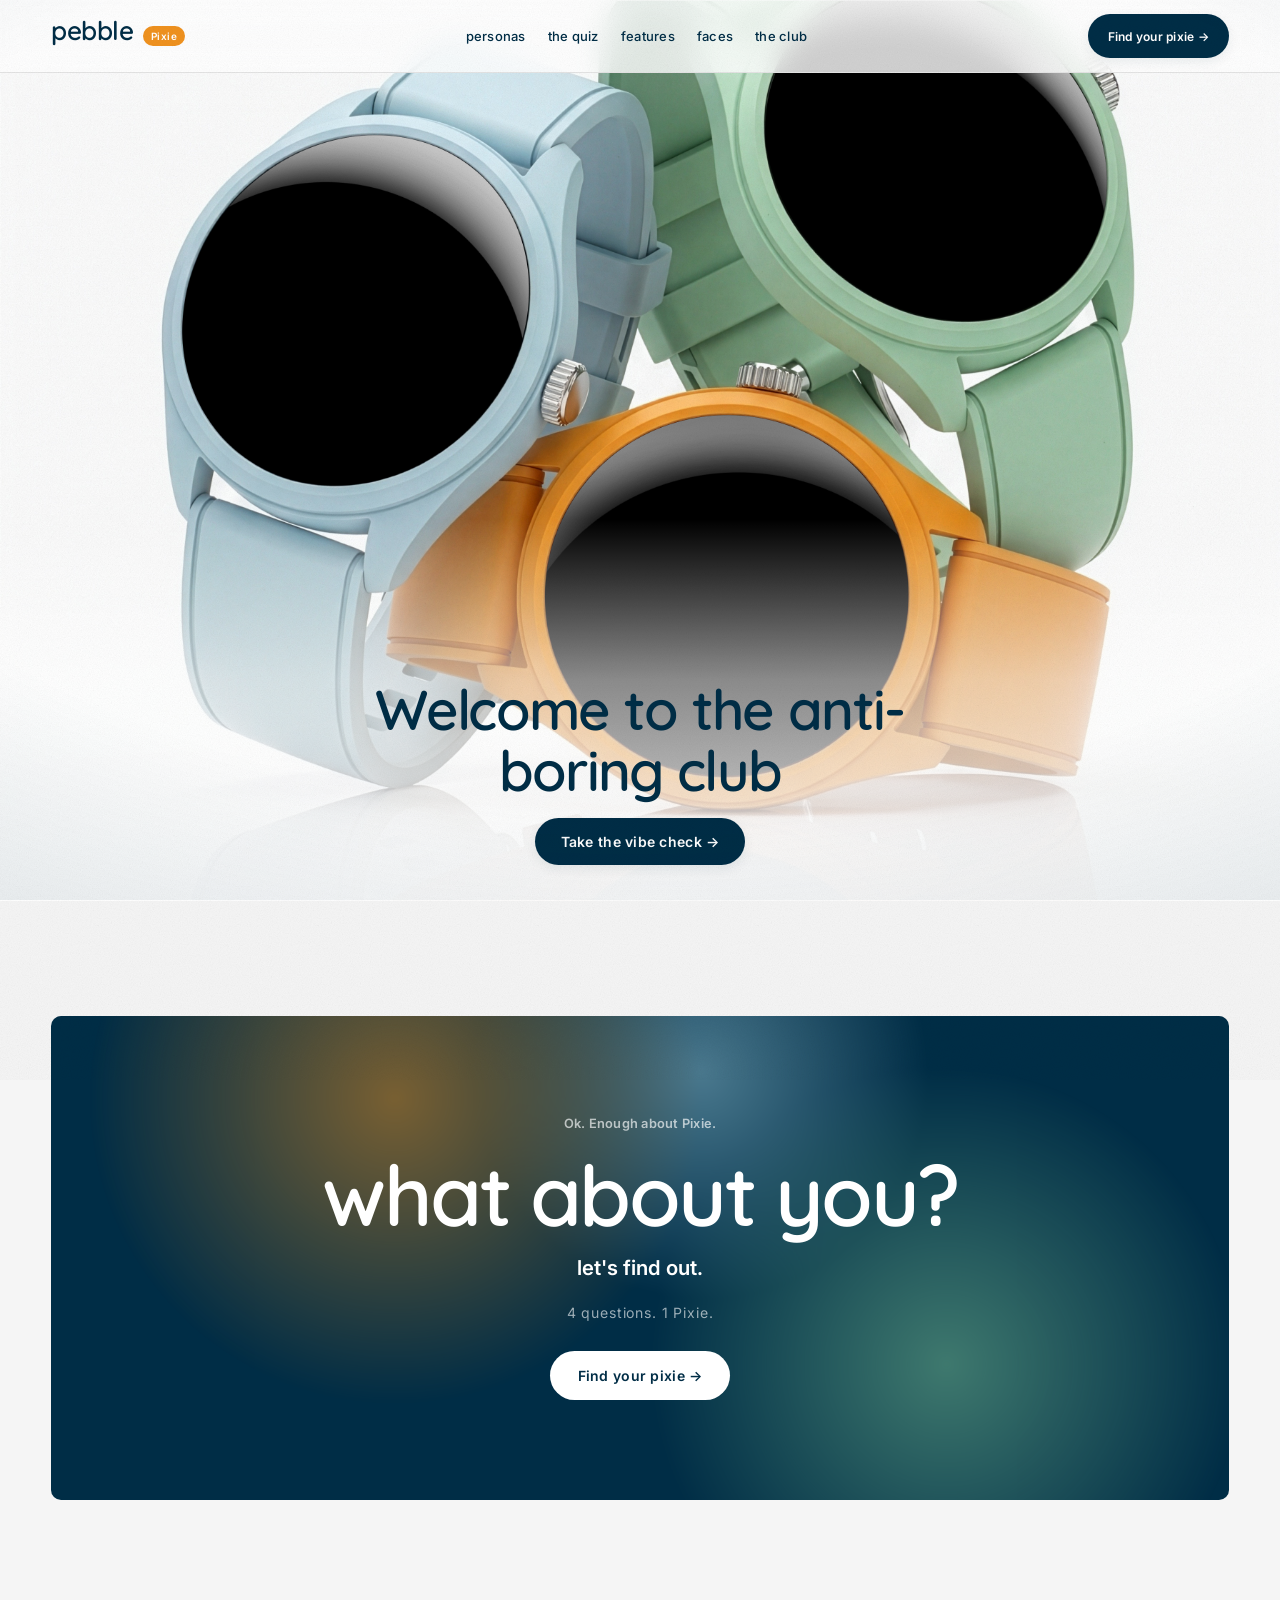
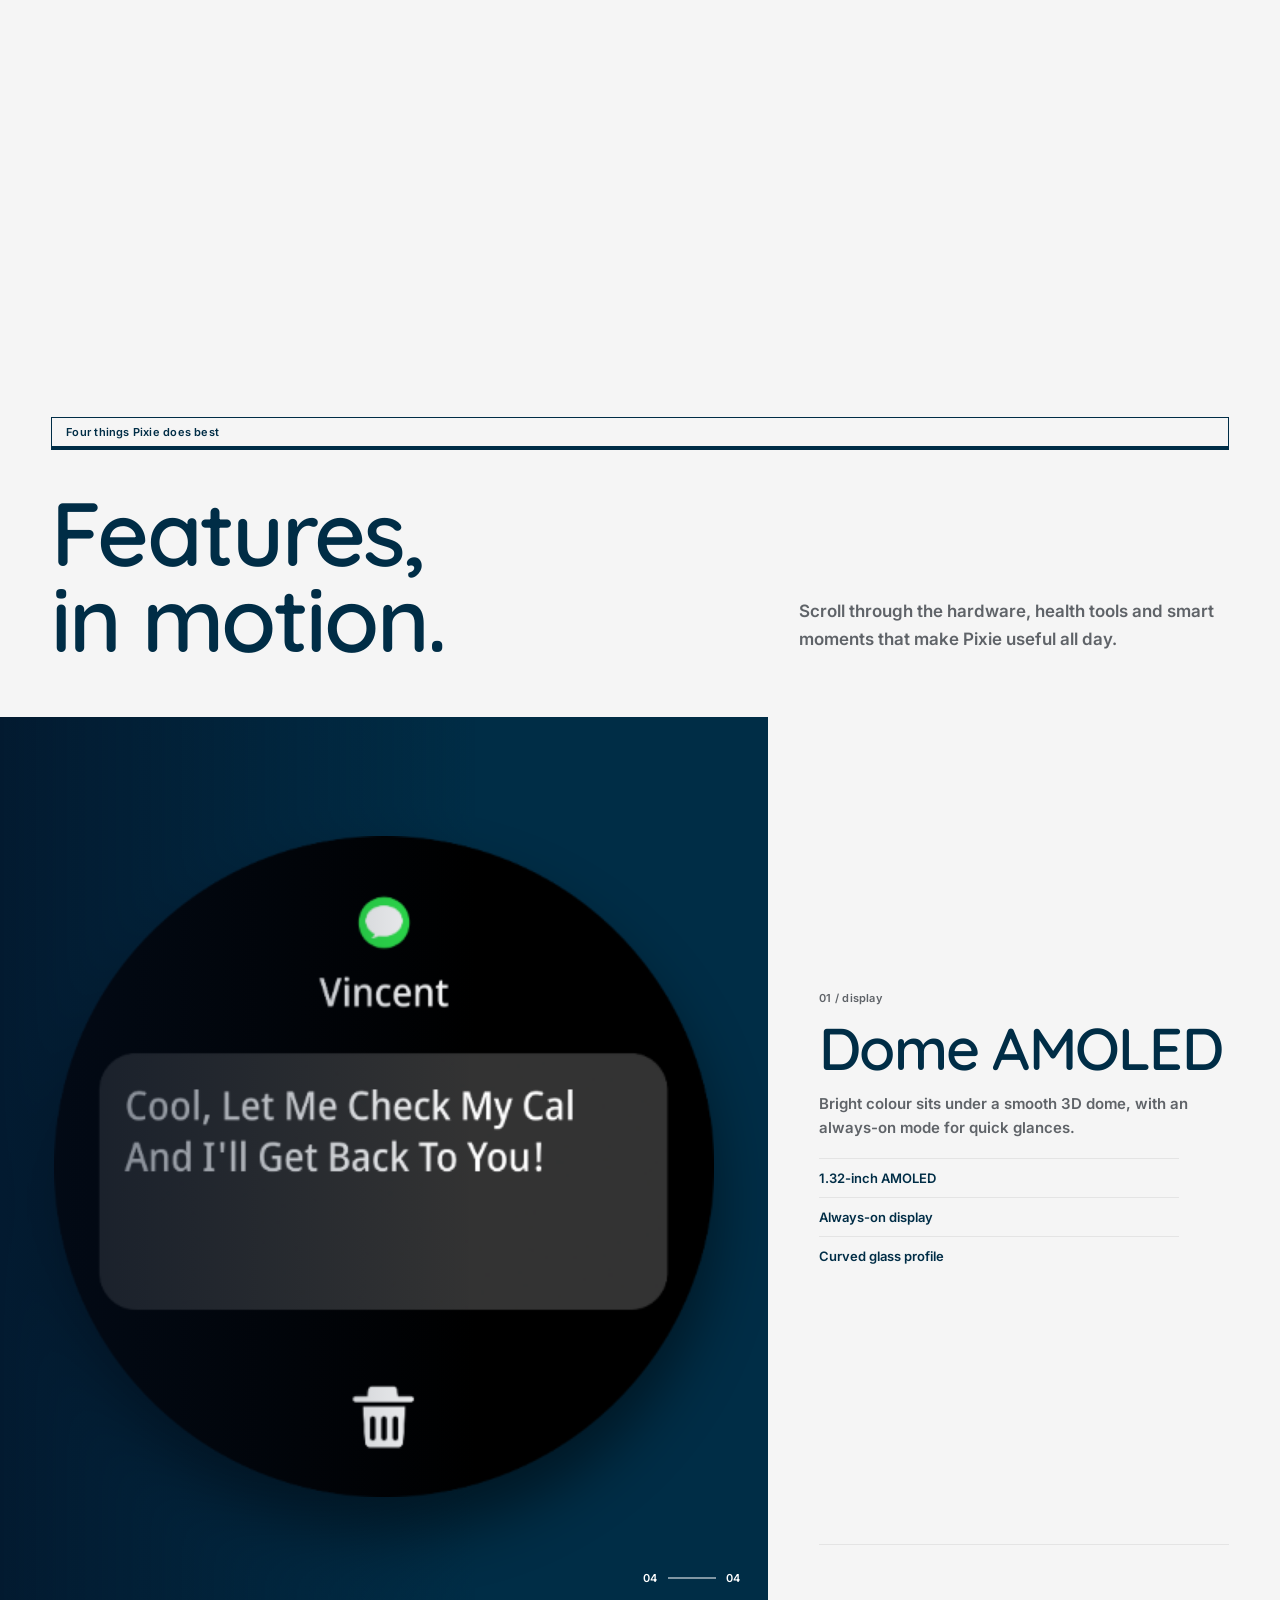
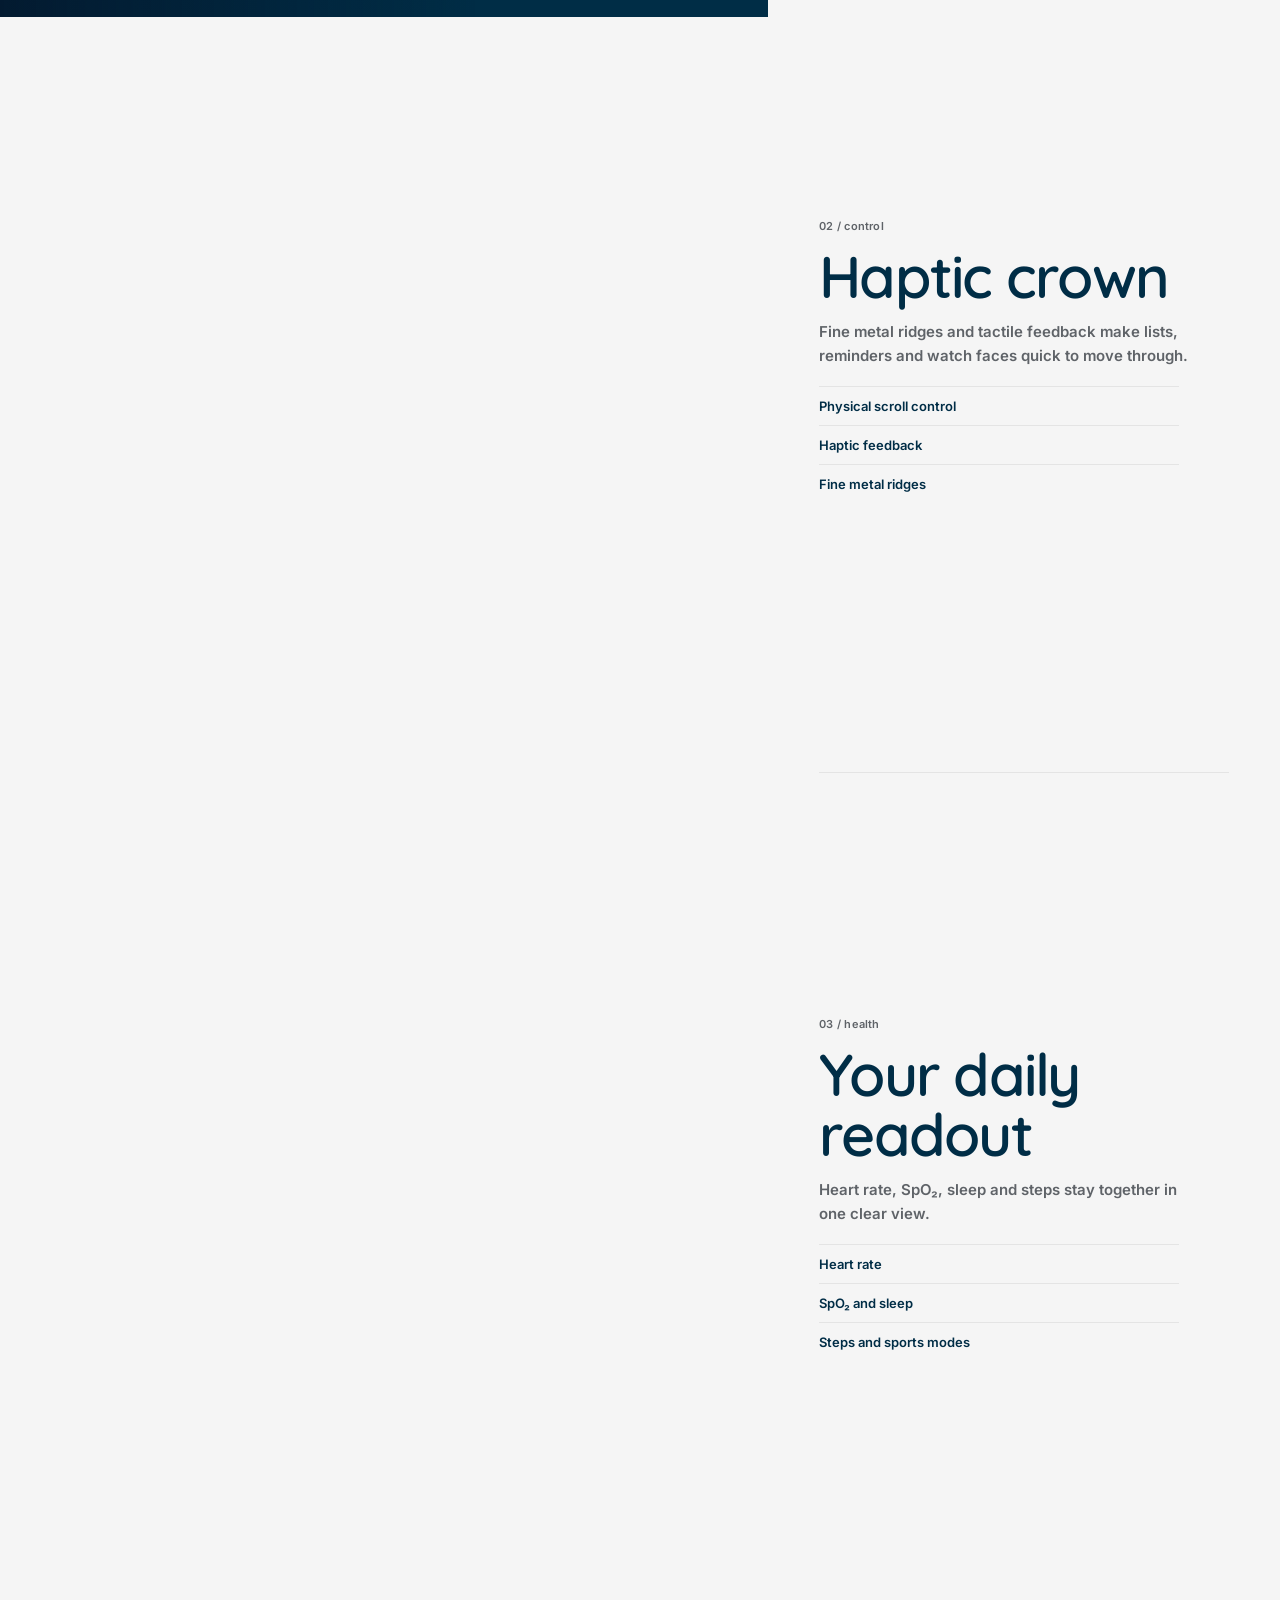
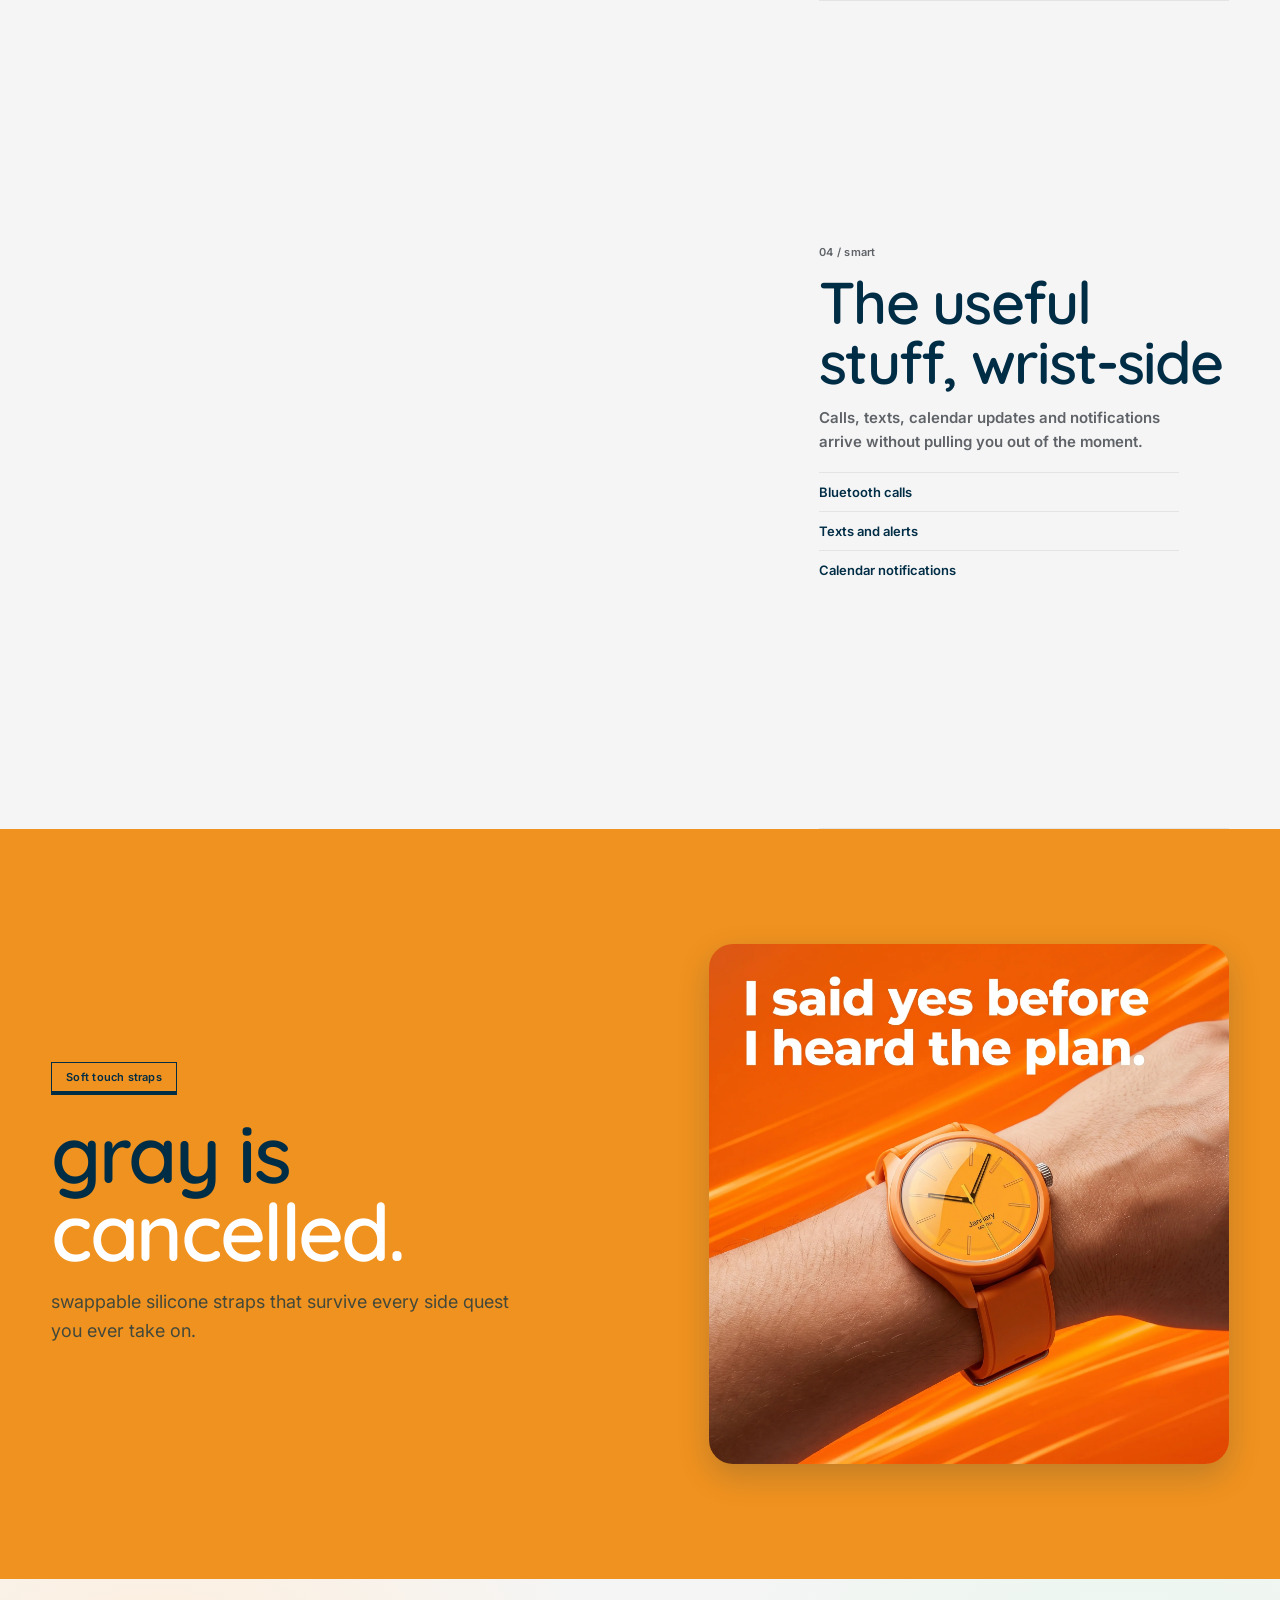
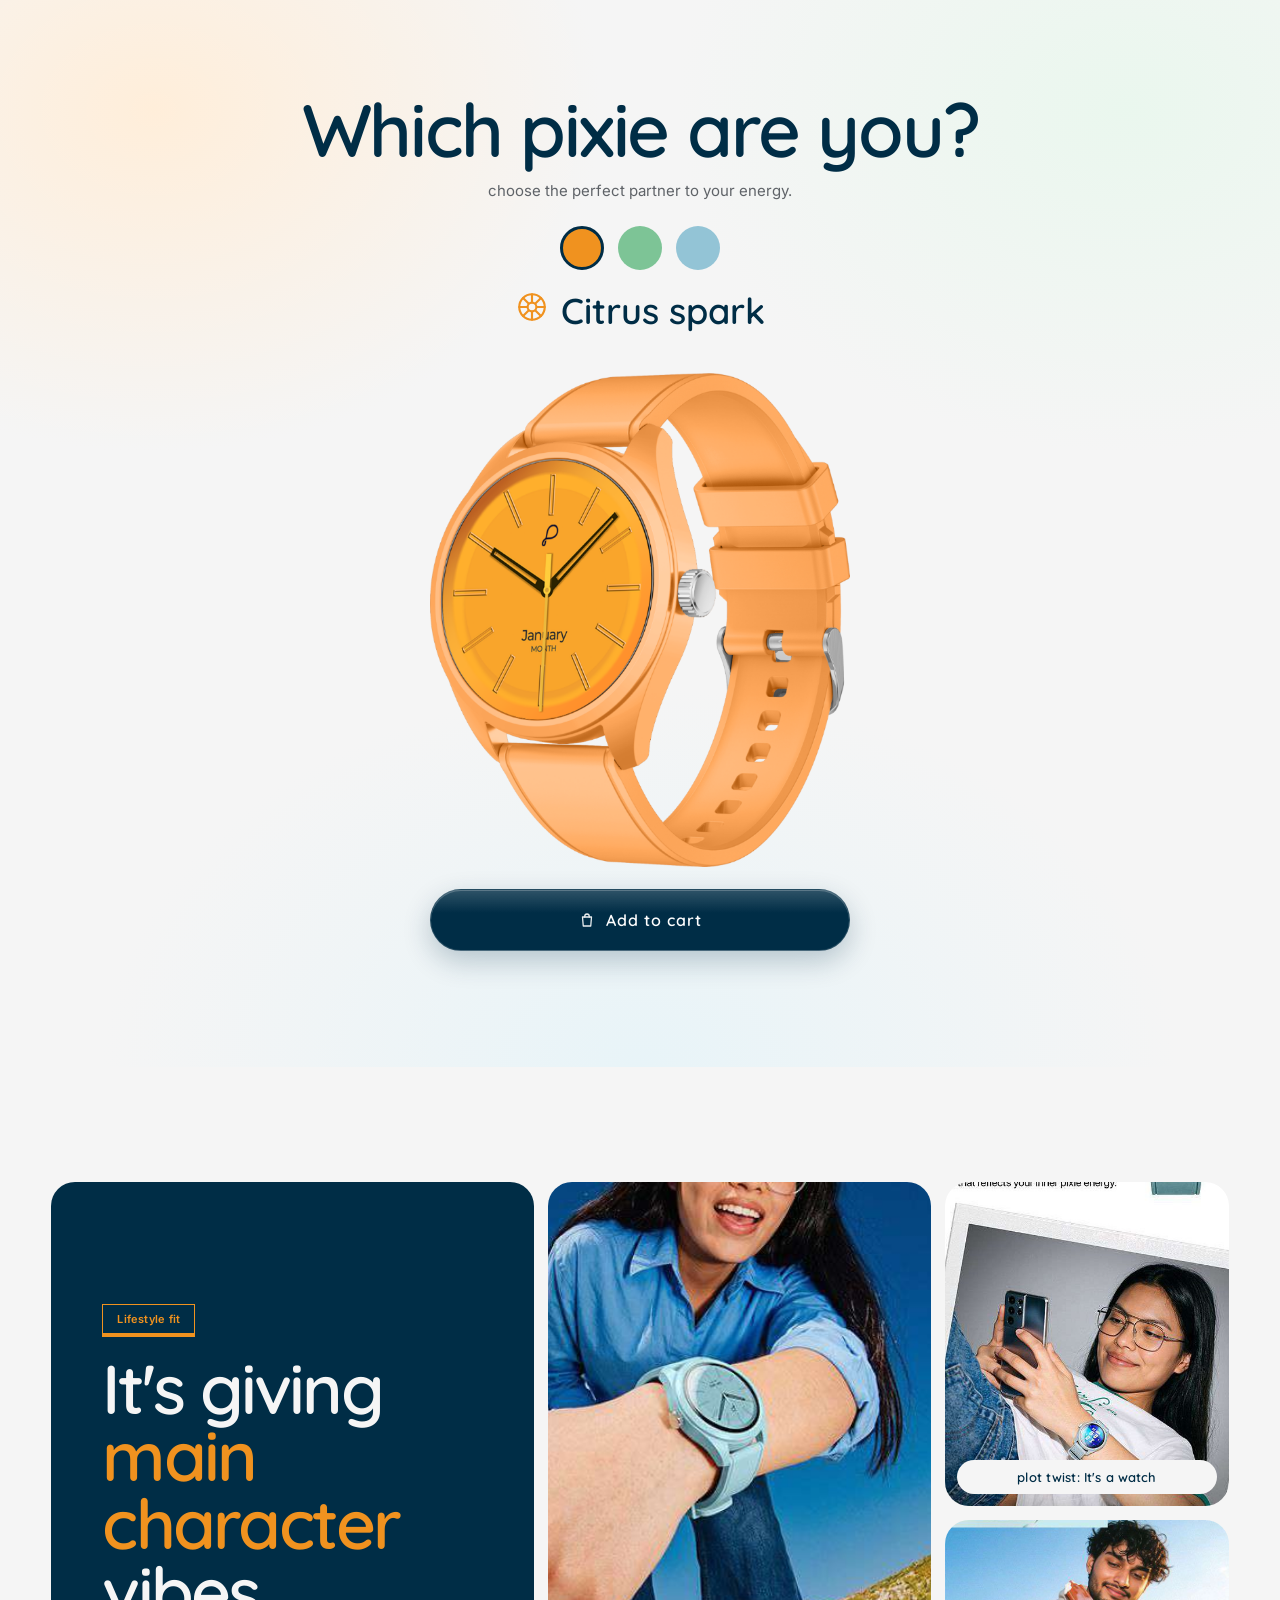
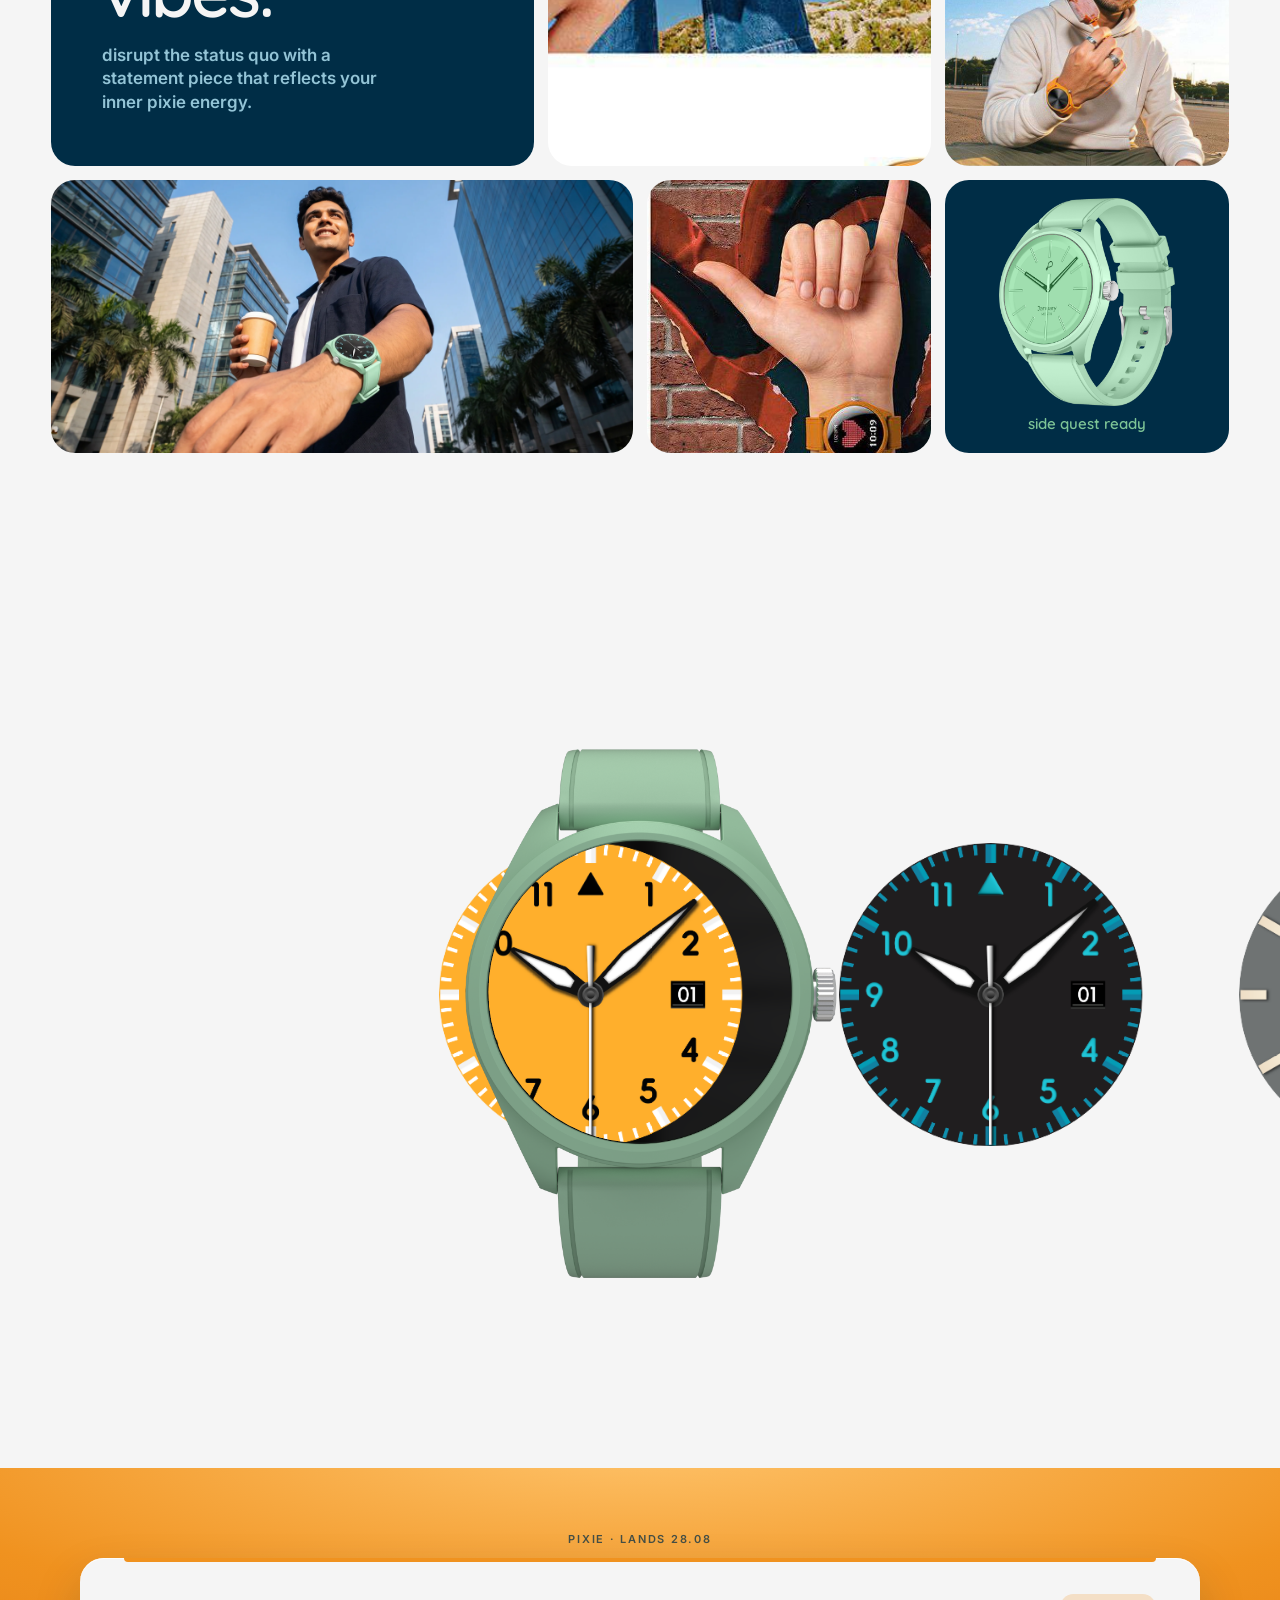
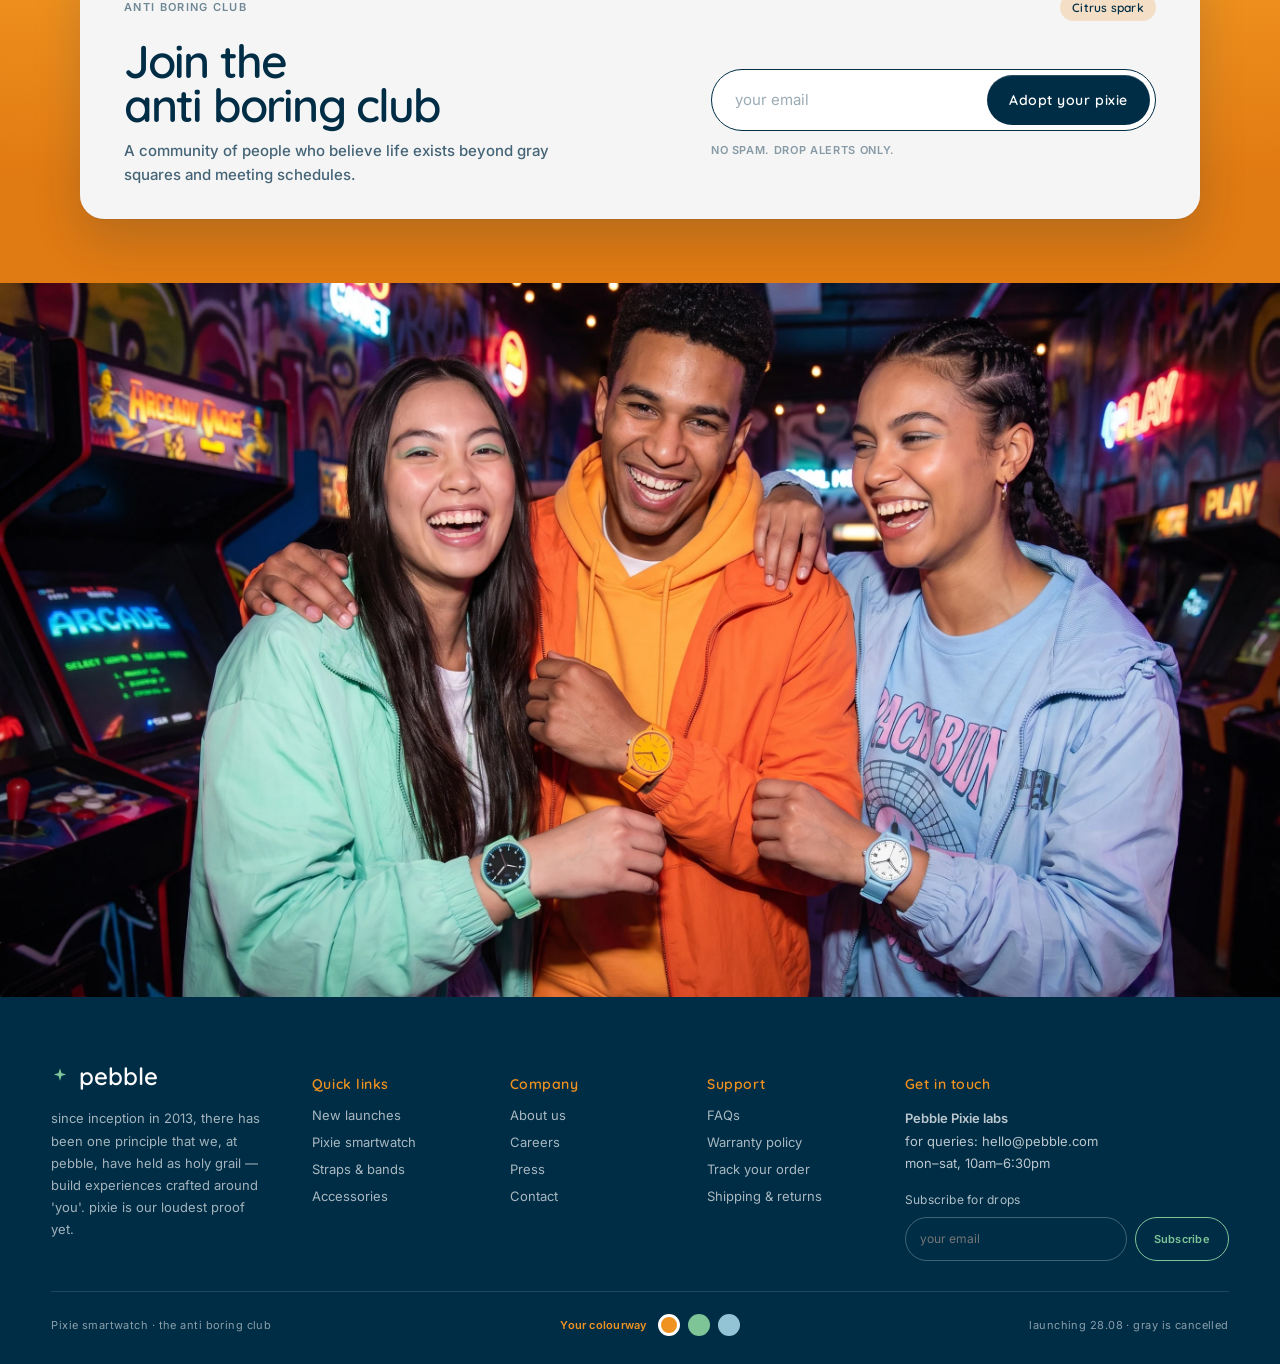
==== commit b8cb82df: "section moved n footer color linked" ====
--- a/index.html
+++ b/index.html
@@ -285,6 +285,22 @@
       </div>
       <img src="assets/strap-citrus-quote.jpg" alt="Pixie Citrus Spark strap on the wrist" style="flex:1 1 420px;width:100%;max-width:520px;aspect-ratio:1/1;object-fit:cover;border-radius:var(--radius-xl);box-shadow:var(--shadow-lg)">
     </div>
+  </section>
+
+  <section id="personas">
+    <h2>Which pixie are you?</h2>
+    <p class="personas-sub">choose the perfect partner to your energy.</p>
+    <div class="swatch-row" id="swatchRow"></div>
+    <div class="swatch-name-wrap">
+      <div class="swatch-name-row" id="swatchNameRow">
+        <span class="persona-mark" id="swatchMark"></span><span id="swatchName"></span>
+      </div>
+    </div>
+    <img id="swatchImg" alt="Selected Pixie colourway">
+    <button type="button" class="personas-atc" id="personasAtc">
+      <svg width="18" height="18" viewBox="0 0 24 24" fill="none" stroke="currentColor" stroke-width="1.7" stroke-linecap="round" stroke-linejoin="round" aria-hidden="true"><path d="M6 8h12l-1 12H7L6 8z"/><path d="M9 8V7a3 3 0 0 1 6 0v1"/></svg>
+      <span id="personasAtcLabel">Add to cart</span>
+    </button>
   </section>
 
   <section id="lifestyle" class="lifestyle" aria-labelledby="lifestyle-title">
@@ -319,22 +335,6 @@
     </div>
   </section>
 
-  <section id="personas">
-    <h2>Which pixie are you?</h2>
-    <p class="personas-sub">choose the perfect partner to your energy.</p>
-    <div class="swatch-row" id="swatchRow"></div>
-    <div class="swatch-name-wrap">
-      <div class="swatch-name-row" id="swatchNameRow">
-        <span class="persona-mark" id="swatchMark"></span><span id="swatchName"></span>
-      </div>
-    </div>
-    <img id="swatchImg" alt="Selected Pixie colourway">
-    <button type="button" class="personas-atc" id="personasAtc">
-      <svg width="18" height="18" viewBox="0 0 24 24" fill="none" stroke="currentColor" stroke-width="1.7" stroke-linecap="round" stroke-linejoin="round" aria-hidden="true"><path d="M6 8h12l-1 12H7L6 8z"/><path d="M9 8V7a3 3 0 0 1 6 0v1"/></svg>
-      <span id="personasAtcLabel">Add to cart</span>
-    </button>
-  </section>
-
   <section id="faces" class="faces-showcase" aria-label="Watch face showcase">
     <div class="faces-media" id="facesMedia">
       <div class="faces-stage" id="facesStage">
@@ -351,15 +351,25 @@
     </div>
   </section>
 
-  <section id="club" style="background:var(--color-daydream-tint)">
-    <div class="club-row">
-      <div class="club-copy">
-        <h2>Join the<br>anti boring club</h2>
-        <p>a community of those who believe that life exists beyond gray squares and meeting schedules. the pixie lands 28 august.</p>
-        <form class="club-form" action="#club" onsubmit="return false">
-          <input class="club-email" type="email" autocomplete="email" placeholder="your email, no spam we promise">
-          <button type="submit" class="btn btn-primary btn-lg club-submit"><span style="display:inline-flex;align-items:center;gap:9px">Adopt your pixie <svg width="15" height="15" viewBox="0 0 24 24" fill="currentColor"><path d="M12 1.8l2 6.3 6.2 1.9-6.2 2L12 18.2l-2-6.2-6.2-2L10 8.1l2-6.3z"/></svg></span></button>
-        </form>
+  <section id="club" data-pixie="citrus">
+    <div class="club-stage">
+      <p class="club-stamp">Pixie · lands 28.08</p>
+      <div class="club-plaque">
+        <div class="club-plaque-top">
+          <span class="club-kicker">Anti boring club</span>
+          <span class="club-chip" id="clubChip">Citrus spark</span>
+        </div>
+        <div class="club-copy">
+          <h2>Join the<br>anti boring club</h2>
+          <p>A community of people who believe life exists beyond gray squares and meeting schedules.</p>
+        </div>
+        <div class="club-side">
+          <form class="club-form" action="#club" onsubmit="return false">
+            <input class="club-email" type="email" autocomplete="email" placeholder="your email">
+            <button type="submit" class="club-submit">Adopt your pixie</button>
+          </form>
+          <p class="club-note">No spam. Drop alerts only.</p>
+        </div>
       </div>
     </div>
   </section>
--- a/style.css
+++ b/style.css
@@ -815,13 +815,154 @@
   .faces-row{ will-change:auto; }
 }
 
-.club-row{ display:flex; flex-direction:column; gap:20px; align-items:center; justify-content:center; }
-.club-copy{ flex:1 1 auto; width:100%; max-width:620px; text-align:center; }
-.club-copy h2{ font-size:clamp(32px,9vw,44px); line-height:.96; letter-spacing:-.03em; margin:0; }
-.club-copy p{ margin:18px 0 0; font-size:15px; line-height:1.6; color:var(--text-muted); }
-.club-form{ display:flex; flex-direction:column; gap:10px; justify-content:center; margin-top:28px; width:100%; }
-.club-email{ width:100%; max-width:100%; min-height:48px; padding:15px 20px; border:1.5px solid var(--color-ink); border-radius:var(--radius-pill); background:var(--color-white); font-family:var(--font-body); font-size:16px; color:var(--color-ink); outline:none; }
-.club-submit{ width:100%; }
+#club{
+  --club-enamel: var(--color-citrus);
+  color:var(--color-ink);
+  padding:48px 16px 56px;
+  background:
+    radial-gradient(120% 90% at 50% -8%, #ffc56d 0%, var(--color-citrus) 52%, #e07a12 100%);
+  transition:background 500ms var(--ease-out);
+}
+#club[data-pixie="citrus"]{
+  --club-enamel: var(--color-citrus);
+  background:
+    radial-gradient(120% 90% at 50% -8%, #ffc56d 0%, var(--color-citrus) 52%, #e07a12 100%);
+}
+#club[data-pixie="mint"]{
+  --club-enamel: var(--color-mint);
+  background:
+    radial-gradient(120% 90% at 50% -8%, #c5efd4 0%, var(--color-mint) 52%, #4eae78 100%);
+}
+#club[data-pixie="daydream"]{
+  --club-enamel: var(--color-daydream);
+  background:
+    radial-gradient(120% 90% at 50% -8%, #c5e6f2 0%, var(--color-daydream) 52%, #5ea3bd 100%);
+}
+.club-stage{
+  display:flex;
+  flex-direction:column;
+  align-items:center;
+  gap:18px;
+  width:100%;
+  max-width:720px;
+  margin:0 auto;
+}
+.club-stamp{
+  margin:0;
+  font-size:11px;
+  font-weight:600;
+  letter-spacing:.16em;
+  text-transform:uppercase;
+  color:rgba(0,45,70,.72);
+}
+.club-plaque{
+  position:relative;
+  width:100%;
+  padding:28px 22px 26px;
+  background:var(--color-paper);
+  border-radius:var(--radius-xl);
+  box-shadow:
+    inset 0 1px 0 rgba(255,255,255,.85),
+    0 1px 0 rgba(0,45,70,.06),
+    0 22px 48px rgba(0,45,70,.18);
+}
+.club-plaque::before{
+  content:'';
+  position:absolute;
+  left:22px;
+  right:22px;
+  top:0;
+  height:4px;
+  border-radius:0 0 4px 4px;
+  background:var(--club-enamel);
+}
+.club-plaque-top{
+  display:flex;
+  flex-wrap:wrap;
+  align-items:center;
+  justify-content:space-between;
+  gap:10px 16px;
+  margin-bottom:18px;
+}
+.club-kicker{
+  font-size:11px;
+  font-weight:600;
+  letter-spacing:.12em;
+  text-transform:uppercase;
+  color:rgba(0,45,70,.55);
+}
+.club-chip{
+  padding:6px 12px;
+  border-radius:var(--radius-pill);
+  background:color-mix(in srgb, var(--club-enamel) 22%, var(--color-paper));
+  color:var(--color-ink);
+  font-family:var(--font-display);
+  font-weight:600;
+  font-size:12px;
+  letter-spacing:.02em;
+}
+.club-plaque h2{
+  font-size:clamp(32px,8.4vw,52px);
+  line-height:.96;
+  letter-spacing:-.04em;
+  margin:0;
+  max-width:11ch;
+}
+.club-copy > p{
+  margin:16px 0 0;
+  max-width:38ch;
+  font-size:15px;
+  line-height:1.6;
+  font-weight:500;
+  color:rgba(0,45,70,.72);
+}
+.club-form{
+  display:flex;
+  flex-direction:column;
+  gap:10px;
+  margin-top:26px;
+}
+.club-email{
+  width:100%;
+  min-height:48px;
+  padding:14px 18px;
+  border:1.5px solid var(--color-ink);
+  border-radius:var(--radius-pill);
+  background:var(--color-white);
+  font-family:var(--font-body);
+  font-size:15px;
+  color:var(--color-ink);
+  outline:none;
+}
+.club-email::placeholder{ color:rgba(0,45,70,.4); }
+.club-submit{
+  width:100%;
+  min-height:50px;
+  padding:14px 22px;
+  border:none;
+  border-radius:var(--radius-pill);
+  background:var(--color-ink);
+  color:var(--color-white);
+  font-family:var(--font-display);
+  font-weight:600;
+  font-size:14px;
+  letter-spacing:.04em;
+  cursor:pointer;
+  box-shadow:inset 0 1px 0 rgba(255,255,255,.16);
+  transition:transform 280ms var(--ease-spring), box-shadow 280ms;
+}
+.club-submit:hover{
+  transform:translateY(-1px);
+  box-shadow:inset 0 1px 0 rgba(255,255,255,.22), 0 10px 22px rgba(0,45,70,.22);
+}
+.club-note{
+  margin:14px 0 0;
+  font-size:11px;
+  font-weight:600;
+  letter-spacing:.06em;
+  text-transform:uppercase;
+  color:rgba(0,45,70,.45);
+}
 
 footer{ padding:0 0 28px; background:var(--color-ink); color:var(--color-off-white); box-shadow:inset 0 6px 0 var(--color-citrus); }
 footer[data-pixie="mint"]{ box-shadow:inset 0 6px 0 var(--color-mint); }
@@ -1071,10 +1212,46 @@
   .swatch-name-row{ font-size:clamp(24px,3cqw,36px); }
   #swatchImg{ width:min(420px,80cqw); margin-top:40px; }
   .personas-atc{ width:min(420px,80cqw); min-height:62px; padding:18px 40px; font-size:16px; }
-  .club-copy h2{ font-size:clamp(34px,6cqw,74px); }
-  .club-form{ flex-direction:row; flex-wrap:wrap; }
-  .club-email{ flex:1 1 260px; max-width:320px; width:auto; font-size:14px; }
-  .club-submit{ width:auto; }
+  #club{ padding:64px clamp(16px,4cqw,64px); }
+  .club-stage{ max-width:min(1120px,100%); gap:12px; }
+  .club-plaque{
+    display:grid;
+    grid-template-columns:minmax(0,1.15fr) minmax(320px,.95fr);
+    column-gap:48px;
+    row-gap:18px;
+    align-items:center;
+    padding:36px 44px 32px;
+    min-height:220px;
+  }
+  .club-plaque::before{ left:44px; right:44px; }
+  .club-plaque-top{ grid-column:1 / -1; margin-bottom:0; }
+  .club-copy{ grid-column:1; }
+  .club-plaque h2{
+    max-width:none;
+    font-size:clamp(34px,3.6cqw,46px);
+  }
+  .club-copy > p{ margin-top:12px; max-width:44ch; }
+  .club-side{
+    grid-column:2;
+    display:flex;
+    flex-direction:column;
+    justify-content:center;
+    gap:12px;
+  }
+  .club-form{
+    margin-top:0;
+    flex-direction:row;
+    flex-wrap:nowrap;
+    align-items:stretch;
+    gap:0;
+    padding:5px;
+    border:1.5px solid var(--color-ink);
+    border-radius:var(--radius-pill);
+    background:var(--color-white);
+  }
+  .club-email{ flex:1 1 auto; width:auto; min-width:0; border:none; background:transparent; font-size:15px; }
+  .club-submit{ width:auto; flex:0 0 auto; padding:14px 22px; }
+  .club-note{ margin:0; }
   .footer-inner{ padding:clamp(40px,6cqw,64px) clamp(16px,4cqw,64px) 0; }
   .footer-grid{ grid-template-columns:1.4fr repeat(3,1fr) 1.2fr; gap:clamp(28px,4cqw,40px); }
   #footerCols{ display:contents; }
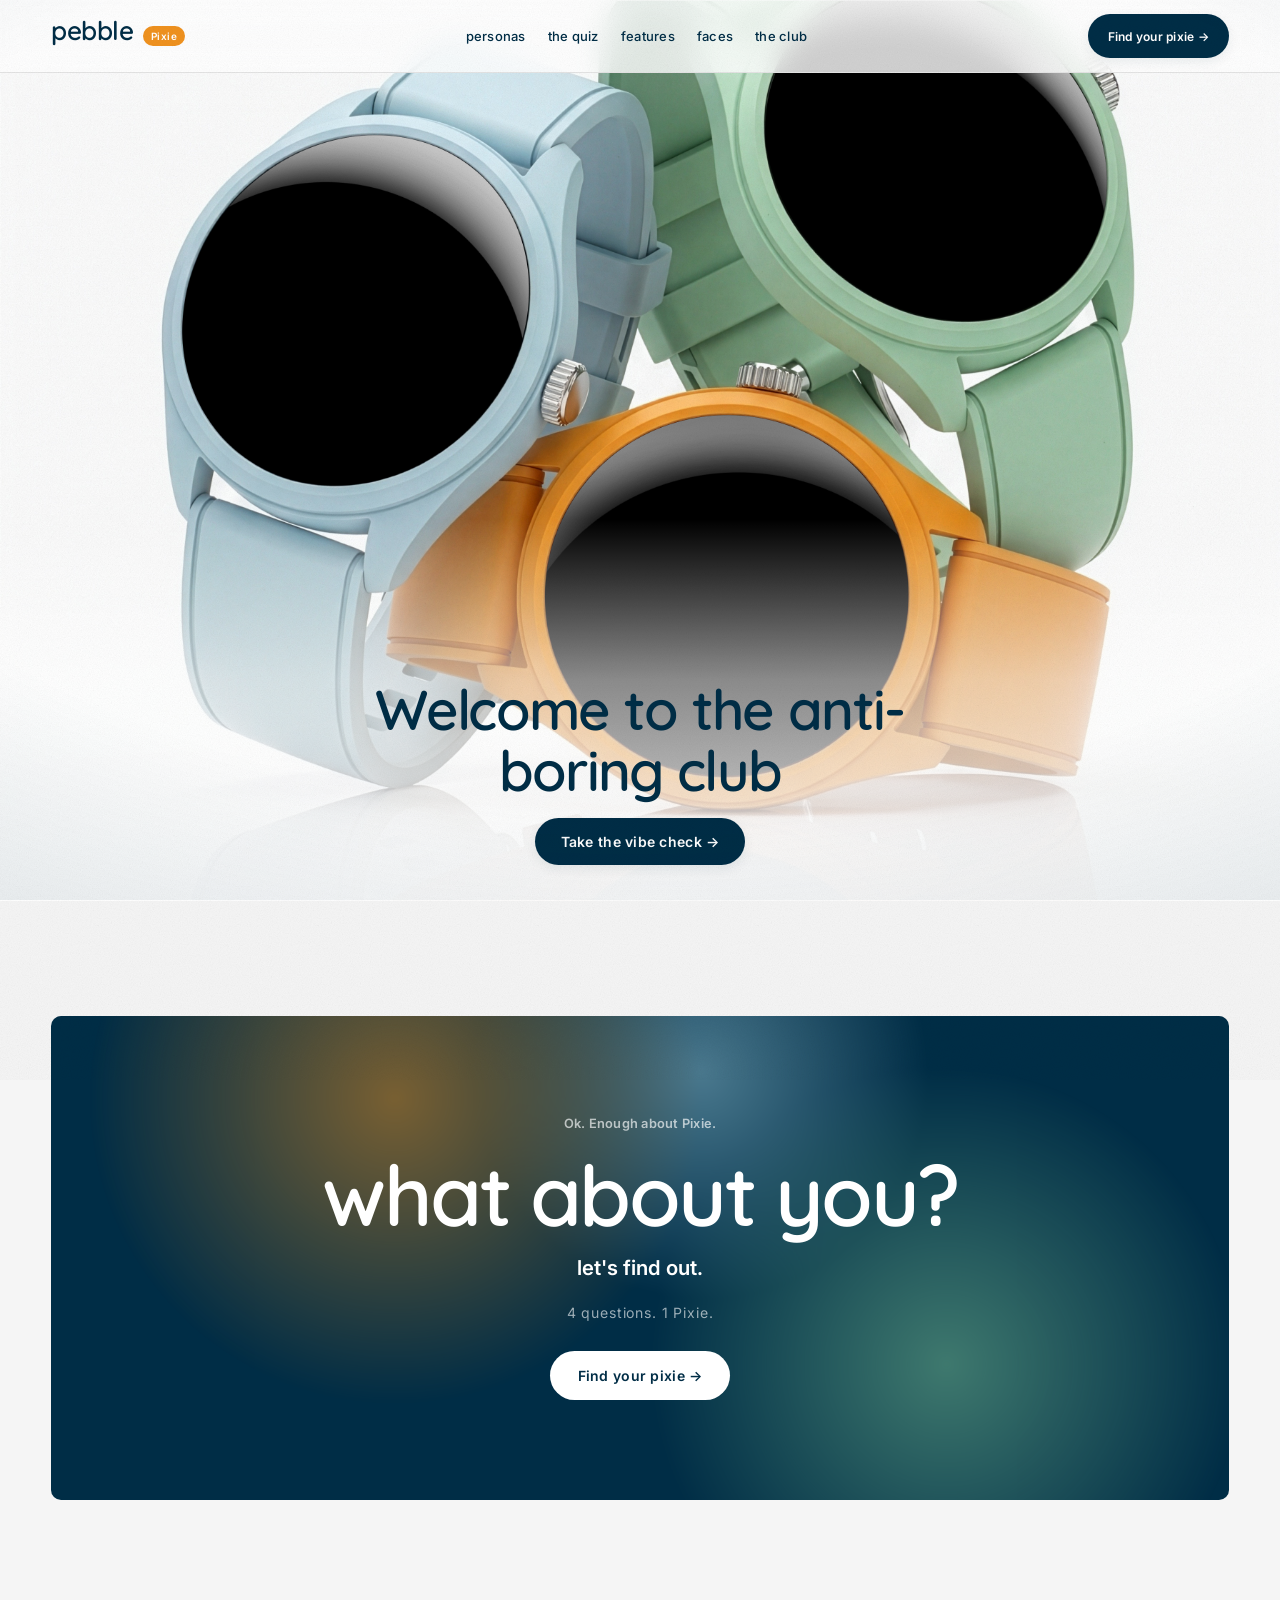
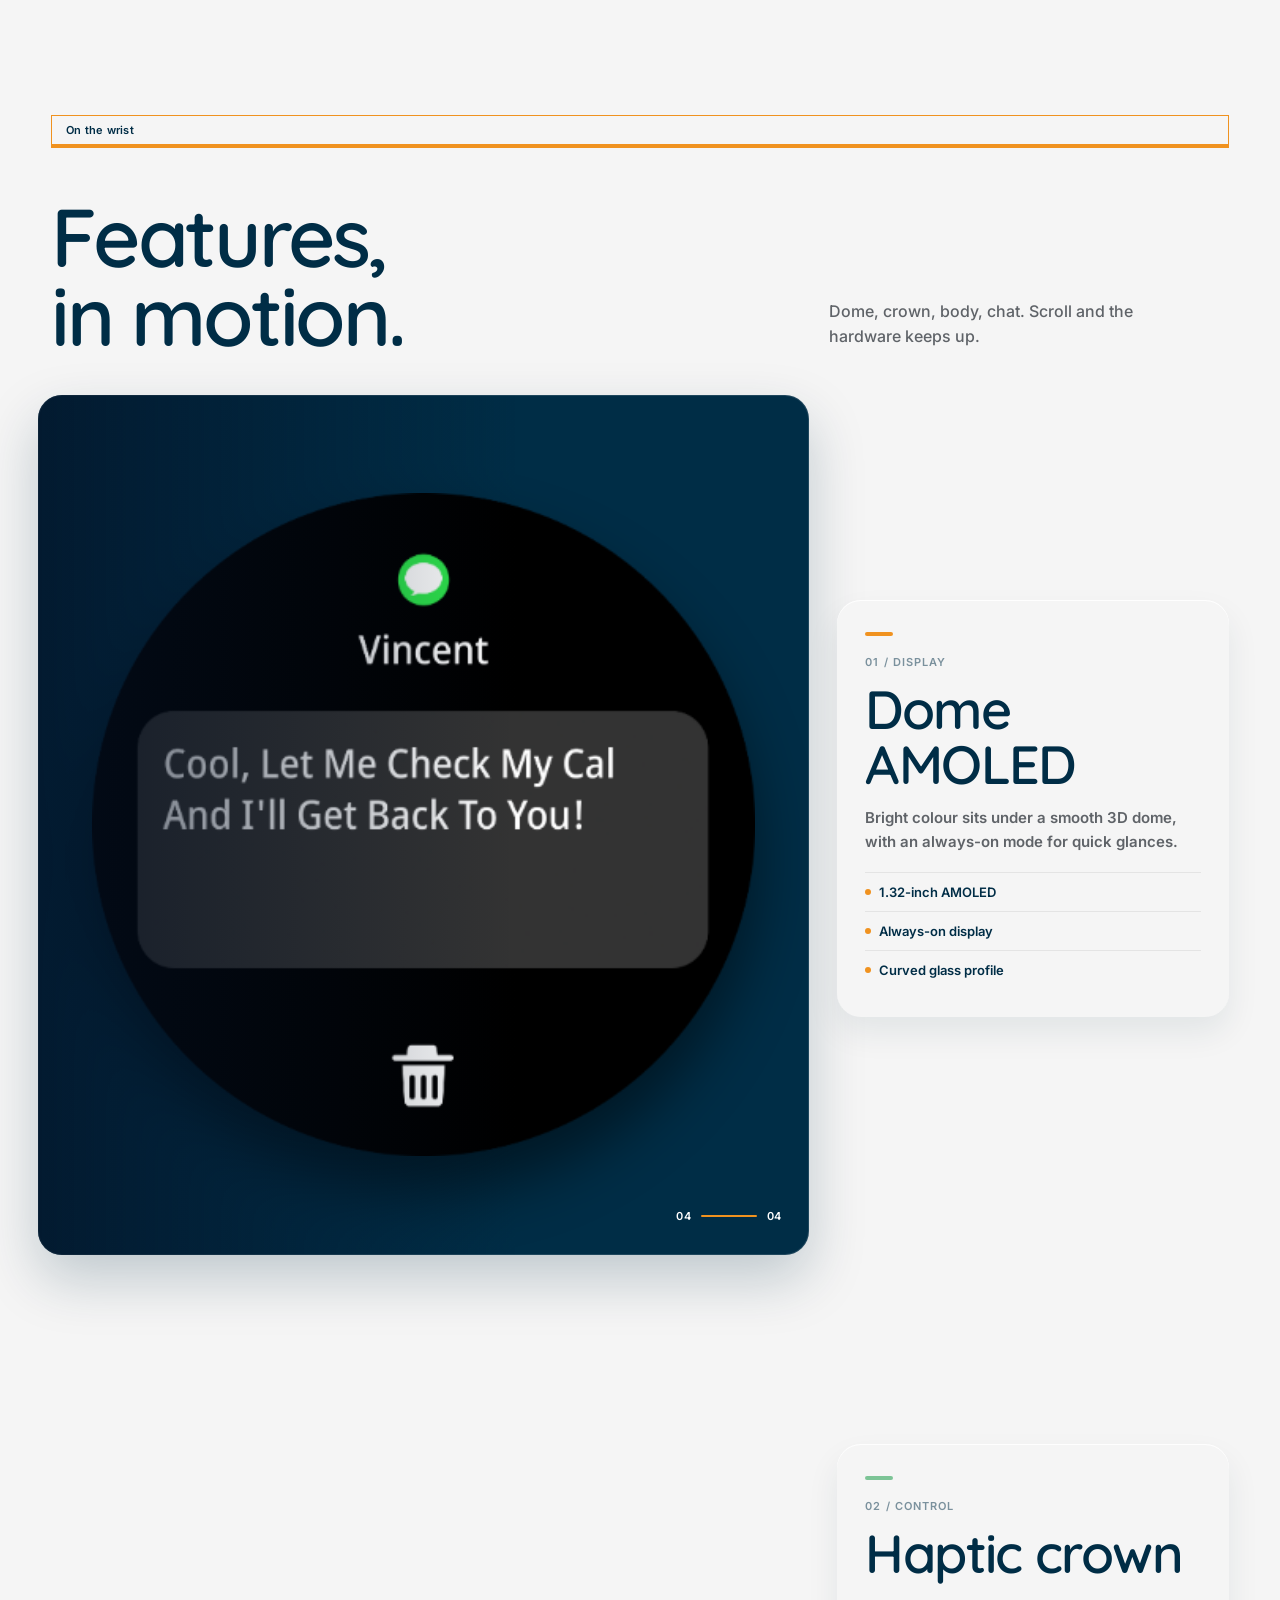
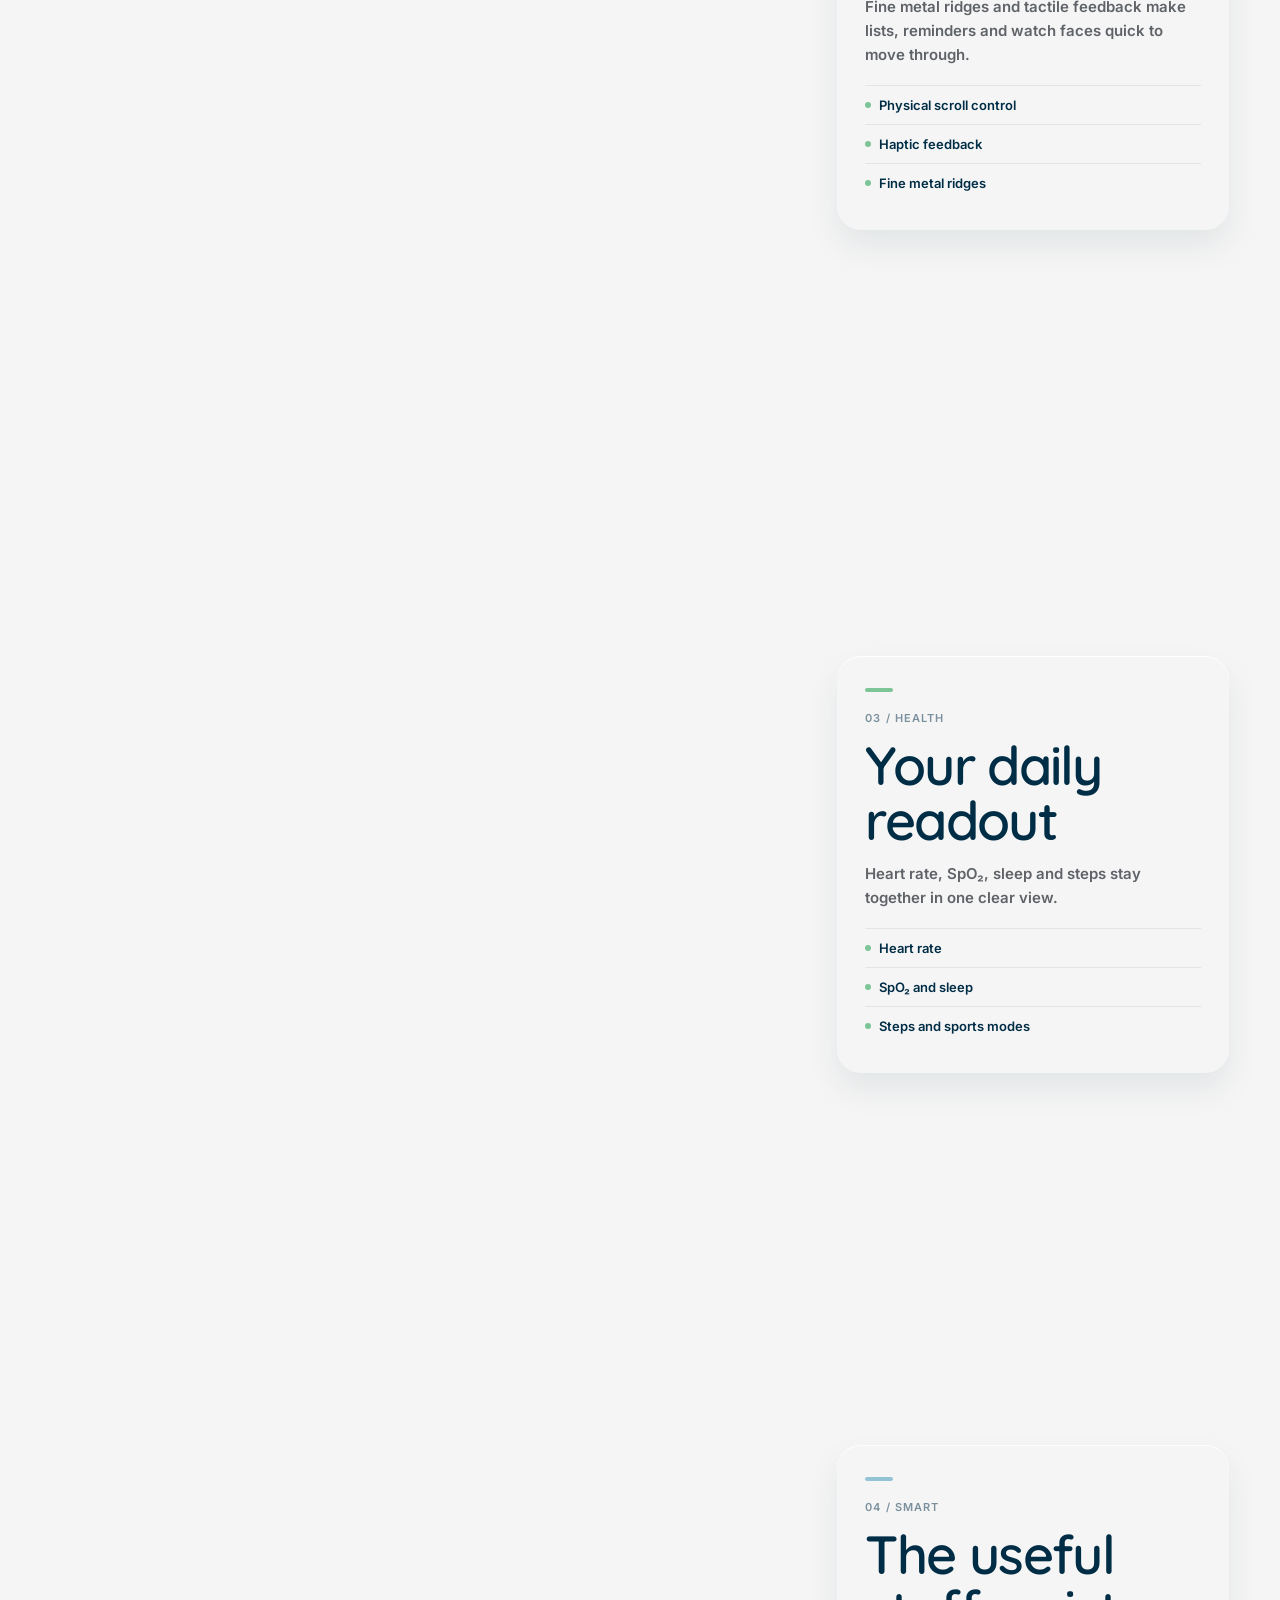
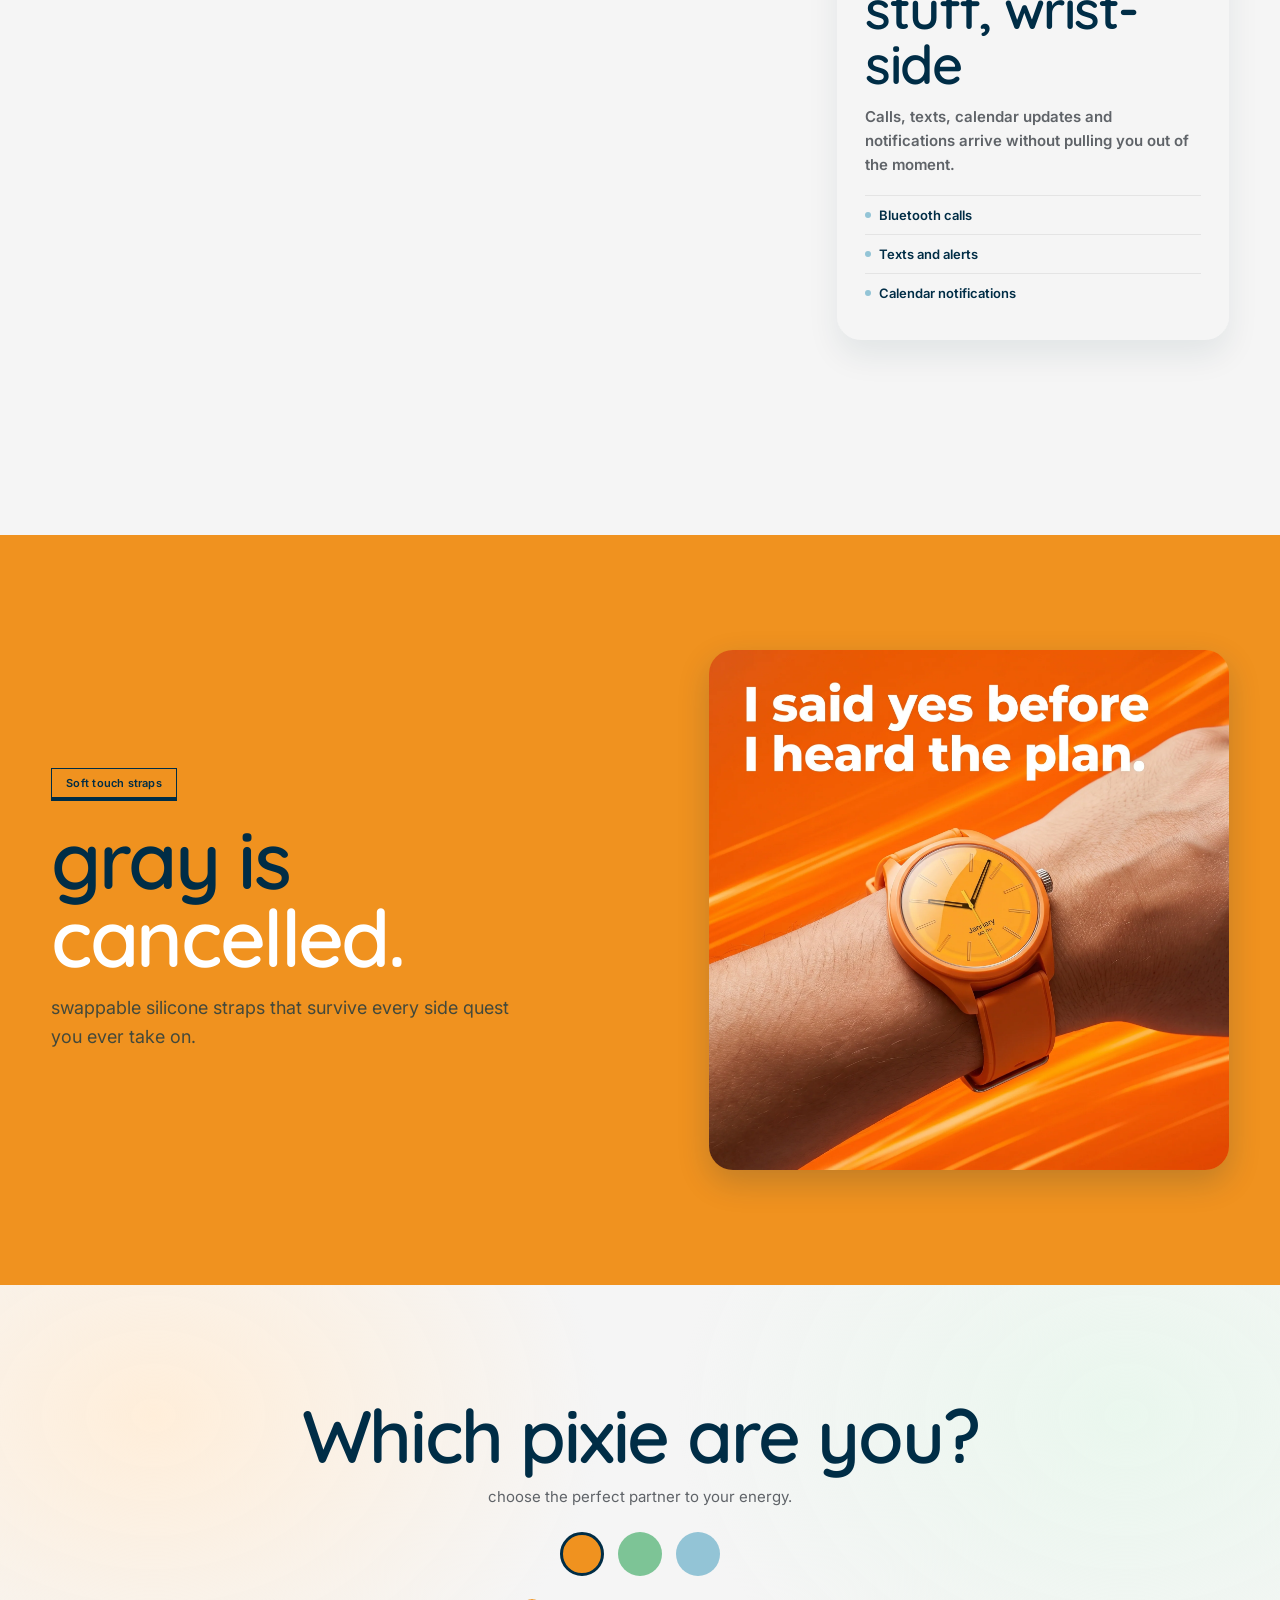
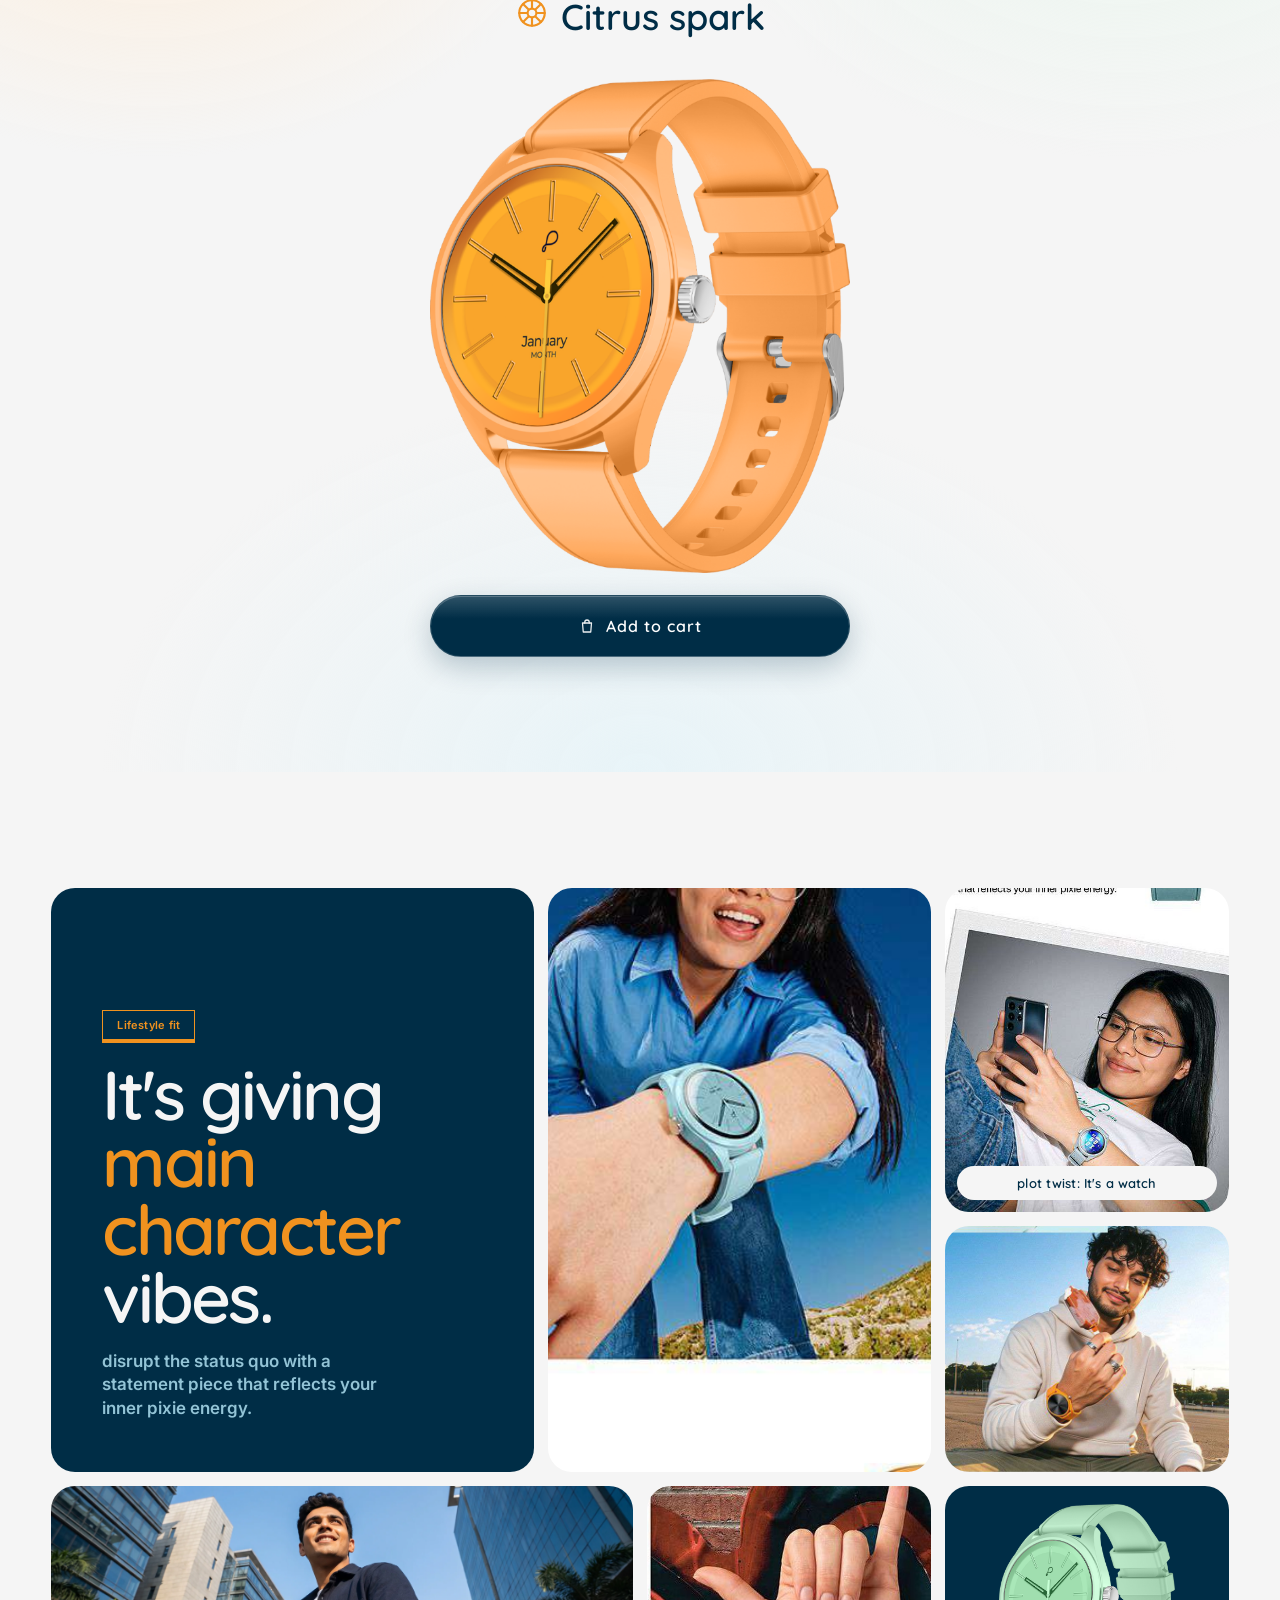
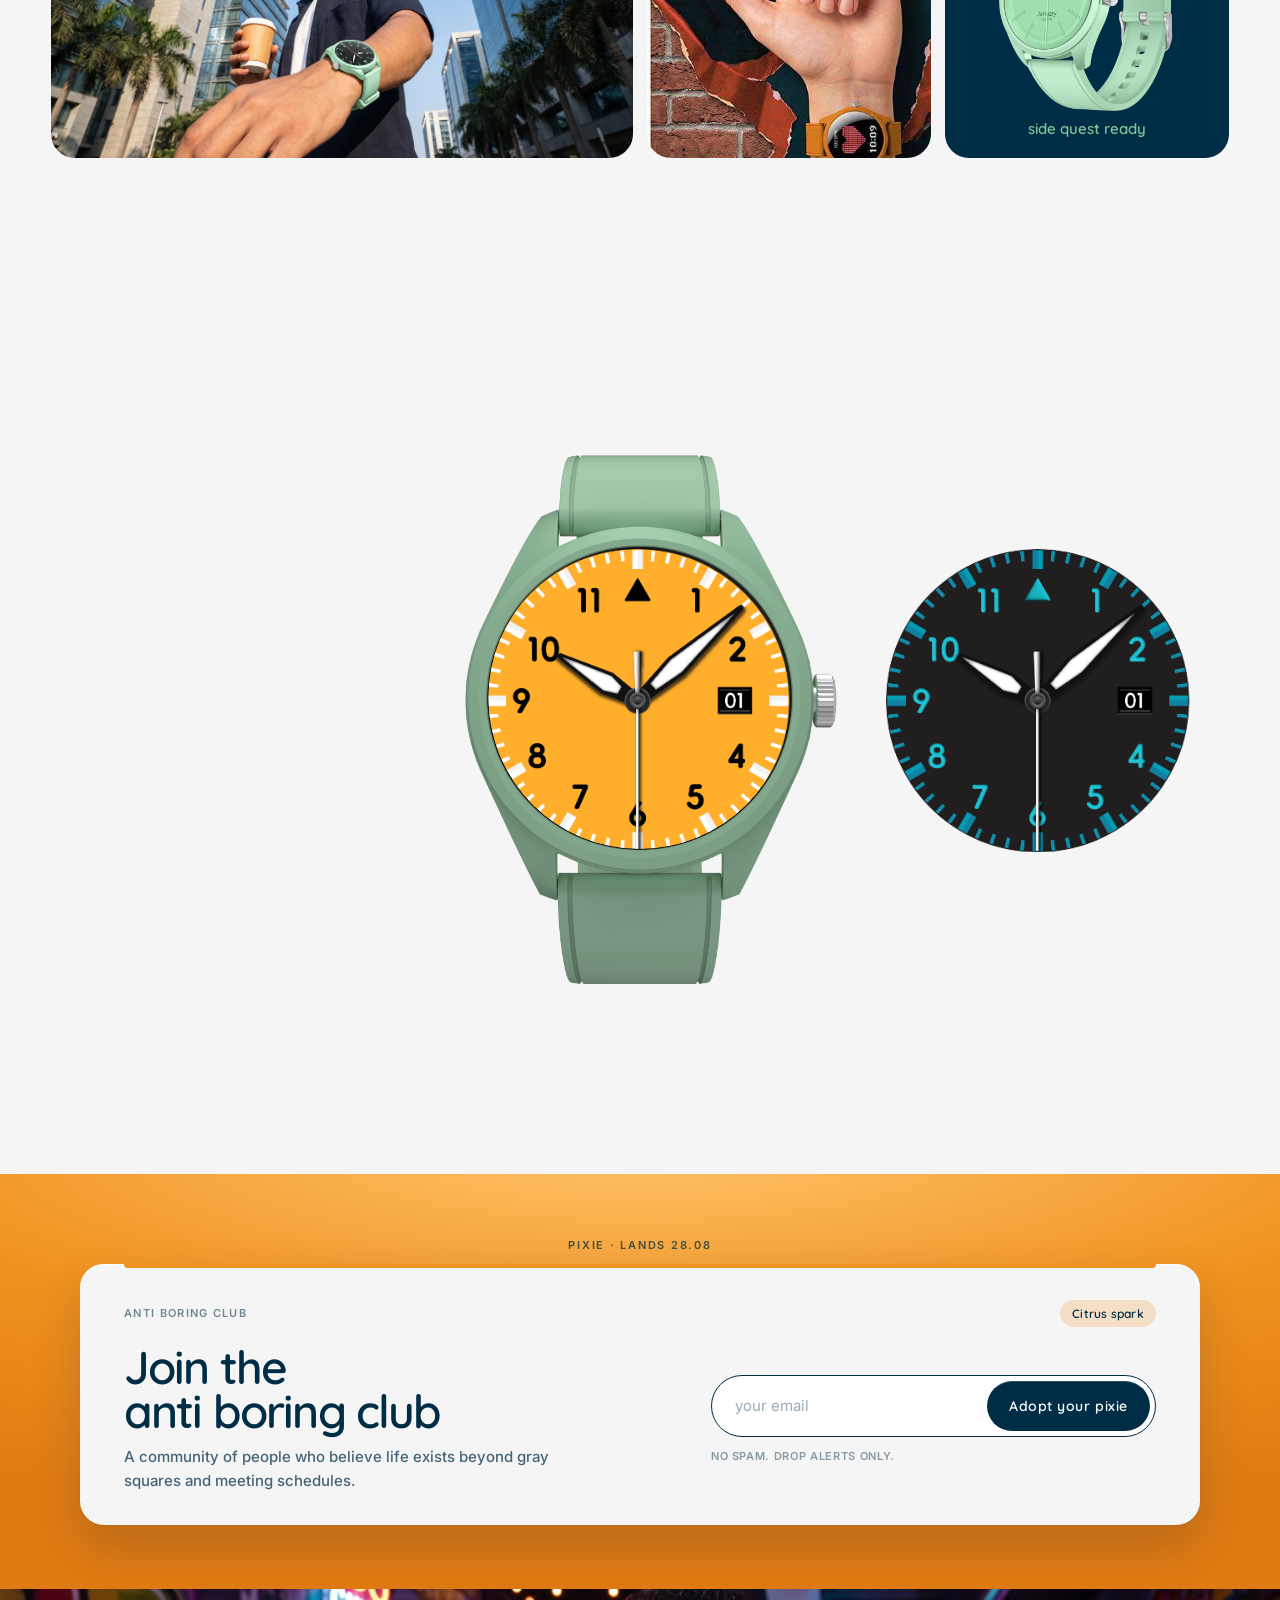
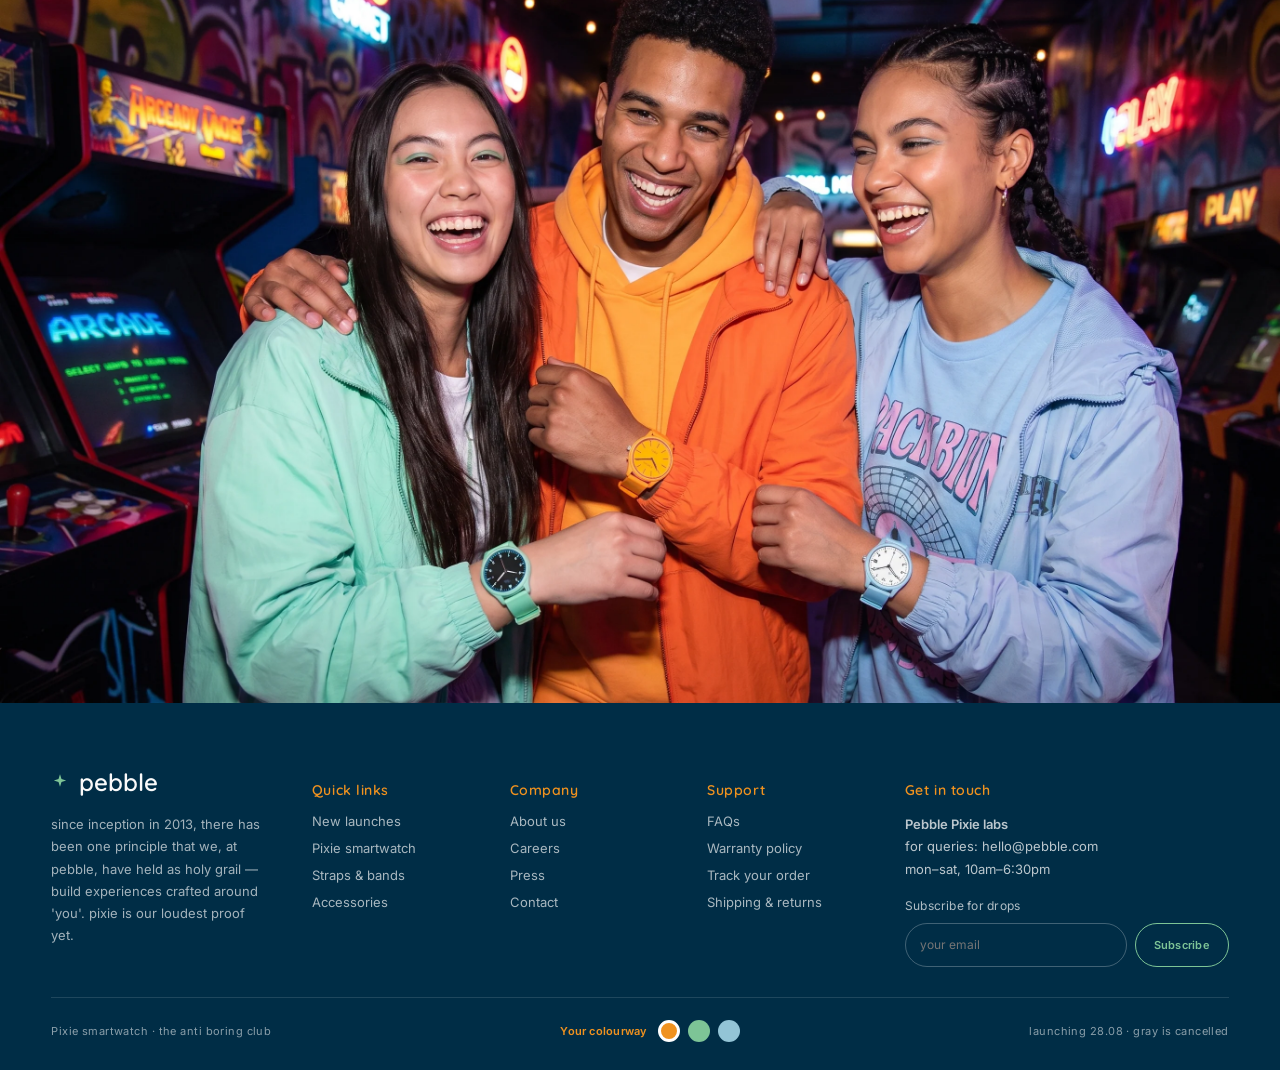
==== commit 1424c7c3: "ui chng for features" ====
--- a/index.html
+++ b/index.html
@@ -145,9 +145,9 @@
 
   <section id="features" class="feature-reel feature-display" data-feature="display" aria-labelledby="feature-reel-title">
     <div class="feature-reel-heading">
-      <p class="eyebrow">Four things Pixie does best</p>
+      <p class="eyebrow">On the wrist</p>
       <h2 id="feature-reel-title">Features,<br>in motion.</h2>
-      <p class="feature-reel-sub">Scroll through the hardware, health tools and smart moments that make Pixie useful all day.</p>
+      <p class="feature-reel-sub">Dome, crown, body, chat. Scroll and the hardware keeps up.</p>
     </div>
 
     <div class="feature-reel-layout">
--- a/style.css
+++ b/style.css
@@ -362,22 +362,28 @@
   flex-direction: column;
   justify-content: flex-end;
   min-height: 0;
-  padding: 40px 16px 28px;
+  padding: 36px 16px 24px;
   background: var(--color-paper);
+  color: var(--color-ink);
+}
+.feature-reel-heading .eyebrow{
+  align-self: flex-start;
+  border-color: var(--color-citrus);
   color: var(--color-ink);
 }
 .feature-reel-heading h2{
   font-size: clamp(36px, 11vw, 52px);
   line-height: .96;
-  letter-spacing: -.03em;
+  letter-spacing: -.04em;
   font-weight: 600;
+  margin-top: 16px;
 }
 .feature-reel-sub{
   margin: 14px 0 0;
-  max-width: 38ch;
+  max-width: 32ch;
   font-size: 15px;
-  line-height: 1.6;
-  font-weight: 600;
+  line-height: 1.55;
+  font-weight: 500;
   color: var(--text-muted);
 }
 
@@ -453,9 +459,11 @@
 }
 .feature-stage-stats span{
   min-width: 0;
-  padding: 10px 12px;
-  border: 1px solid rgba(255,255,255,.26);
-  background: rgba(5,15,28,.62);
+  padding: 10px 12px 10px 12px;
+  border: 1px solid rgba(255,255,255,.18);
+  border-left: 3px solid var(--color-citrus);
+  border-radius: 4px;
+  background: rgba(5,15,28,.58);
   backdrop-filter: blur(14px);
   font-size: 10px;
   font-weight: 600;
@@ -618,18 +626,34 @@
   letter-spacing: .02em;
 }
 .feature-stage-index i{
-  width: 48px;
+  width: 56px;
   height: 2px;
-  background: rgba(255,255,255,.5);
-}
+  border-radius: 2px;
+  background: rgba(255,255,255,.22);
+  overflow: hidden;
+}
+.feature-stage-index i::after{
+  content: '';
+  display: block;
+  height: 100%;
+  width: 25%;
+  background: var(--color-citrus);
+  transition: width 500ms var(--ease-out);
+}
+.feature-reel.feature-crown .feature-stage-index i::after{ width: 50%; }
+.feature-reel.feature-health .feature-stage-index i::after{ width: 75%; }
+.feature-reel.feature-smart .feature-stage-index i::after{ width: 100%; }
 
 .feature-chapter-visual{
   position: relative;
   isolation: isolate;
-  height: 58dvh;
+  height: 52dvh;
   min-height: 240px;
+  margin: 0 12px;
   overflow: hidden;
   color: var(--color-white);
+  border-radius: var(--radius-xl);
+  box-shadow: 0 18px 40px rgba(0,45,70,.16);
 }
 .feature-chapter-visual .feature-stage-layer{
   opacity: 1;
@@ -648,23 +672,39 @@
   flex-direction: column;
   justify-content: flex-start;
   min-height: 0;
-  padding: 0 0 28px;
+  padding: 0 0 32px;
   background: none;
   border-bottom: none;
 }
 .feature-chapter-copy{
   position: relative;
   z-index: 2;
-  margin-top: -38%;
-  padding: 80px 16px 8px;
-  background: linear-gradient(to top, var(--color-paper) 0%, var(--color-paper) 46%, rgba(245,245,245,.82) 62%, transparent 100%);
-}
+  margin: -32px 16px 0;
+  padding: 22px 18px 18px;
+  background: var(--color-paper);
+  border-radius: var(--radius-xl);
+  box-shadow:
+    inset 0 1px 0 rgba(255,255,255,.9),
+    0 16px 32px rgba(0,45,70,.1);
+}
+.feature-chapter-copy::before{
+  content: '';
+  display: block;
+  width: 28px;
+  height: 4px;
+  margin-bottom: 14px;
+  border-radius: 4px;
+  background: var(--color-citrus);
+}
+.feature-chapters article[data-feature-chapter="crown"] .feature-chapter-copy::before{ background: var(--color-mint); }
+.feature-chapters article[data-feature-chapter="health"] .feature-chapter-copy::before{ background: var(--color-mint); }
+.feature-chapters article[data-feature-chapter="smart"] .feature-chapter-copy::before{ background: var(--color-daydream); }
 .feature-chapter-copy > span{
   font-size: 11px;
   font-weight: 600;
-  letter-spacing: .02em;
-  text-transform: none;
-  color: var(--text-muted);
+  letter-spacing: .1em;
+  text-transform: uppercase;
+  color: rgba(0,45,70,.5);
 }
 .feature-chapters h3{
   margin: 12px 0 0;
@@ -694,7 +734,23 @@
   border-top: 1px solid var(--color-grey-20);
   font-size: 13px;
   font-weight: 600;
-}
+  padding-left: 14px;
+  position: relative;
+}
+.feature-chapters li::before{
+  content: '';
+  position: absolute;
+  left: 0;
+  top: 50%;
+  width: 6px;
+  height: 6px;
+  margin-top: -3px;
+  border-radius: 50%;
+  background: var(--color-citrus);
+}
+.feature-chapters article[data-feature-chapter="crown"] li::before,
+.feature-chapters article[data-feature-chapter="health"] li::before{ background: var(--color-mint); }
+.feature-chapters article[data-feature-chapter="smart"] li::before{ background: var(--color-daydream); }
 
 @keyframes hapticPulse{
   0%{ opacity: .8; transform: scale(.35); }
@@ -1123,35 +1179,42 @@
   }
   .feature-reel-heading{
     display:grid;
-    grid-template-columns:minmax(0,1fr) minmax(280px,430px);
+    grid-template-columns:minmax(0,1fr) minmax(280px,400px);
     align-content:end;
-    gap:28px 8cqw;
-    min-height:78svh;
-    padding:clamp(72px,9cqw,132px) clamp(16px,4cqw,64px) 56px;
+    gap:20px 8cqw;
+    min-height:0;
+    padding:clamp(56px,7cqw,96px) clamp(16px,4cqw,64px) 40px;
   }
   .feature-reel-heading .eyebrow{ grid-column:1 / -1; }
   .feature-reel-heading h2{
     grid-column:1;
-    font-size:clamp(56px,7cqw,104px);
+    font-size:clamp(52px,6.4cqw,88px);
+    margin-top:18px;
   }
   .feature-reel-sub{
     grid-column:2;
     align-self:end;
-    margin:0 0 8px;
-    font-size:17px;
+    margin:0 0 6px;
+    font-size:16px;
   }
   .feature-reel-layout{
     display:grid;
-    grid-template-columns:minmax(0,1.2fr) minmax(320px,.8fr);
+    grid-template-columns:minmax(0,1.25fr) minmax(340px,.75fr);
+    gap:0 8px;
+    padding:0 0 28px clamp(16px,3cqw,40px);
     overflow:visible;
   }
   .feature-stage{
     display:block;
-    top:0;
-    height:100svh;
-    min-height:640px;
+    top:20px;
+    height:calc(100svh - 40px);
+    min-height:0;
     max-height:none;
     z-index:auto;
+    border-radius:var(--radius-xl);
+    box-shadow:
+      inset 0 0 0 1px rgba(255,255,255,.12),
+      0 24px 56px rgba(0,45,70,.22);
   }
   .feature-chapter-visual{ display:none; }
   .smart-layer > img{ padding:7%; }
@@ -1169,21 +1232,25 @@
   .feature-chapters{
     z-index:auto;
     margin-top:0;
-    padding:0 clamp(16px,4cqw,64px) 0 clamp(28px,4cqw,86px);
+    padding:0 clamp(16px,4cqw,56px) 0 20px;
   }
   .feature-chapters article{
     justify-content:center;
     min-height:92svh;
-    padding:90px 0;
+    padding:48px 0;
     background:transparent;
-    border-bottom:1px solid var(--color-grey-20);
+    border-bottom:none;
   }
   .feature-chapter-copy{
     margin:0;
-    padding:0;
-    background:none;
-  }
-  .feature-chapters h3{ font-size:clamp(40px,4.6cqw,68px); }
+    max-width:420px;
+    padding:32px 28px 28px;
+    background:var(--color-paper);
+    box-shadow:
+      inset 0 1px 0 rgba(255,255,255,.9),
+      0 16px 32px rgba(0,45,70,.08);
+  }
+  .feature-chapters h3{ font-size:clamp(36px,4.2cqw,56px); }
   #hero{ margin-top:-72px; }
   #hero h1{ font-size:clamp(36px,5.2cqw,56px); }
   .hero-intro{ padding:88px clamp(20px,4cqw,64px) 40px; }
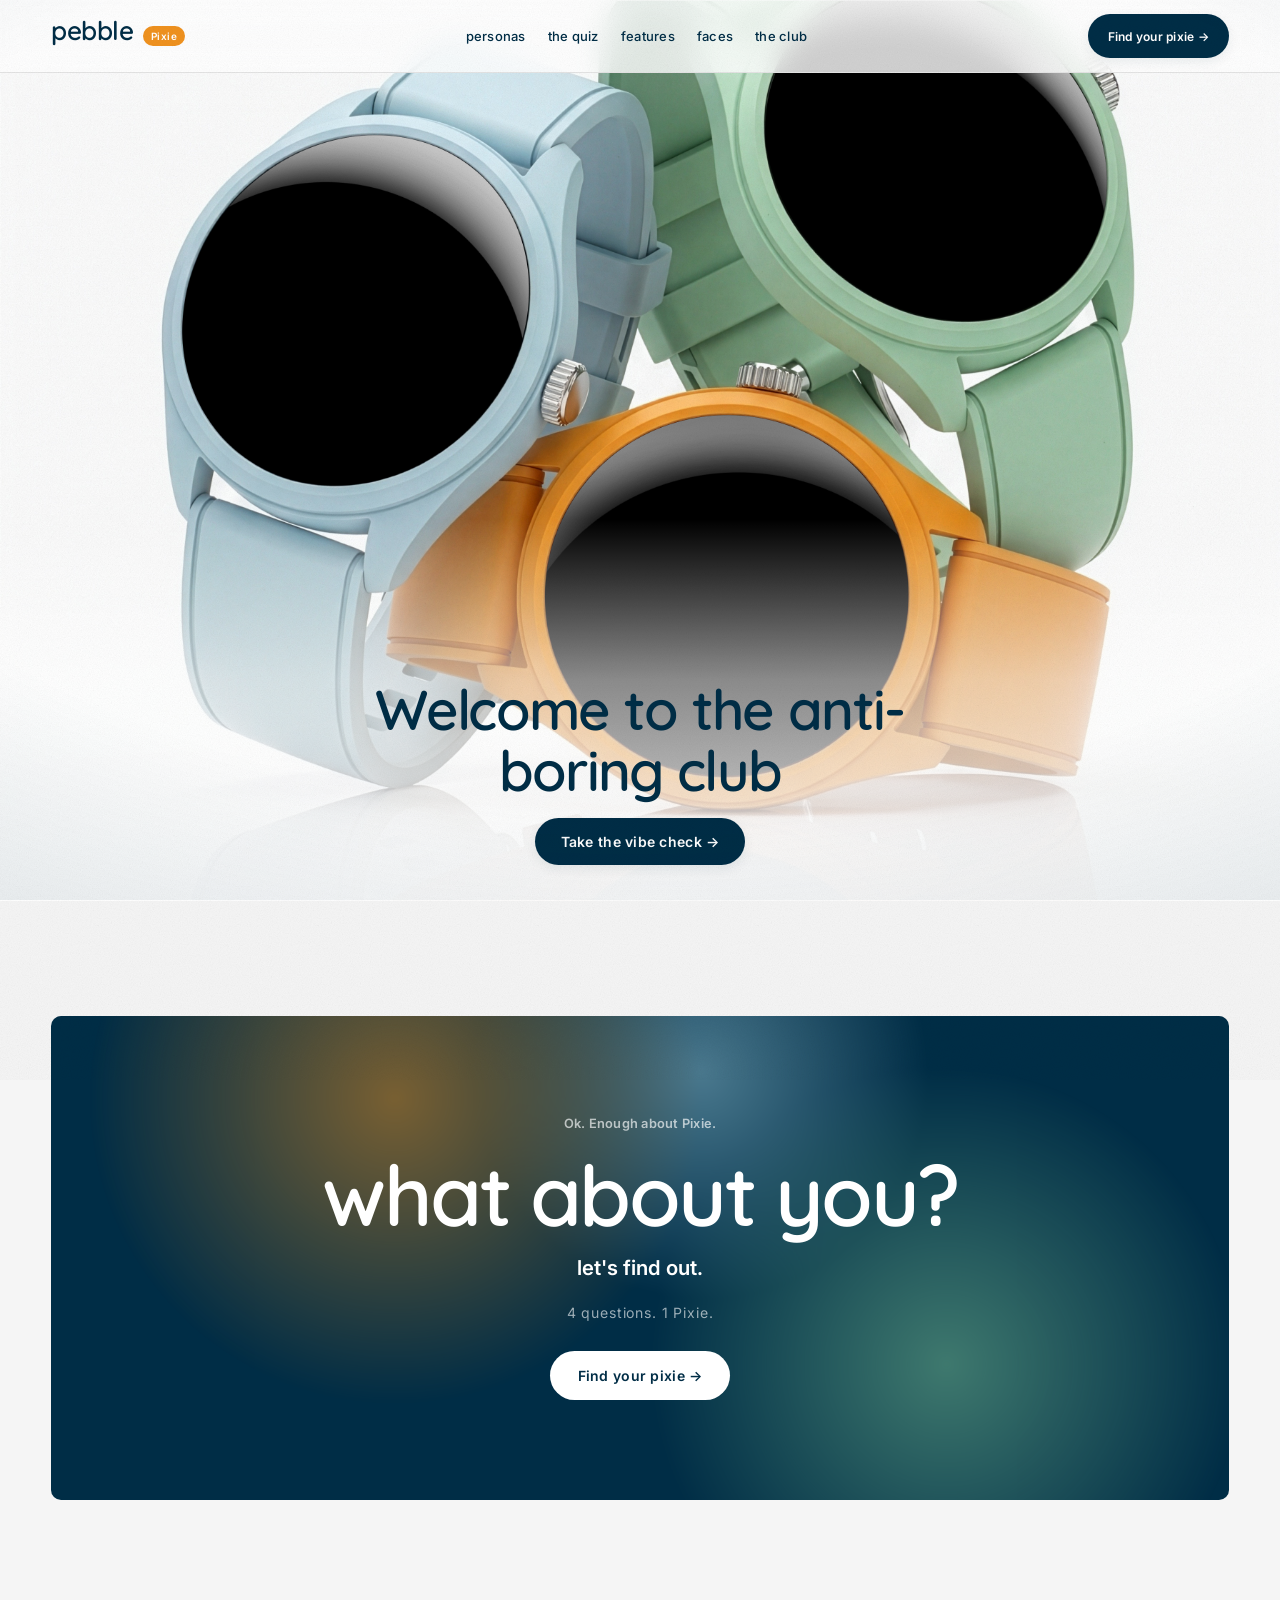
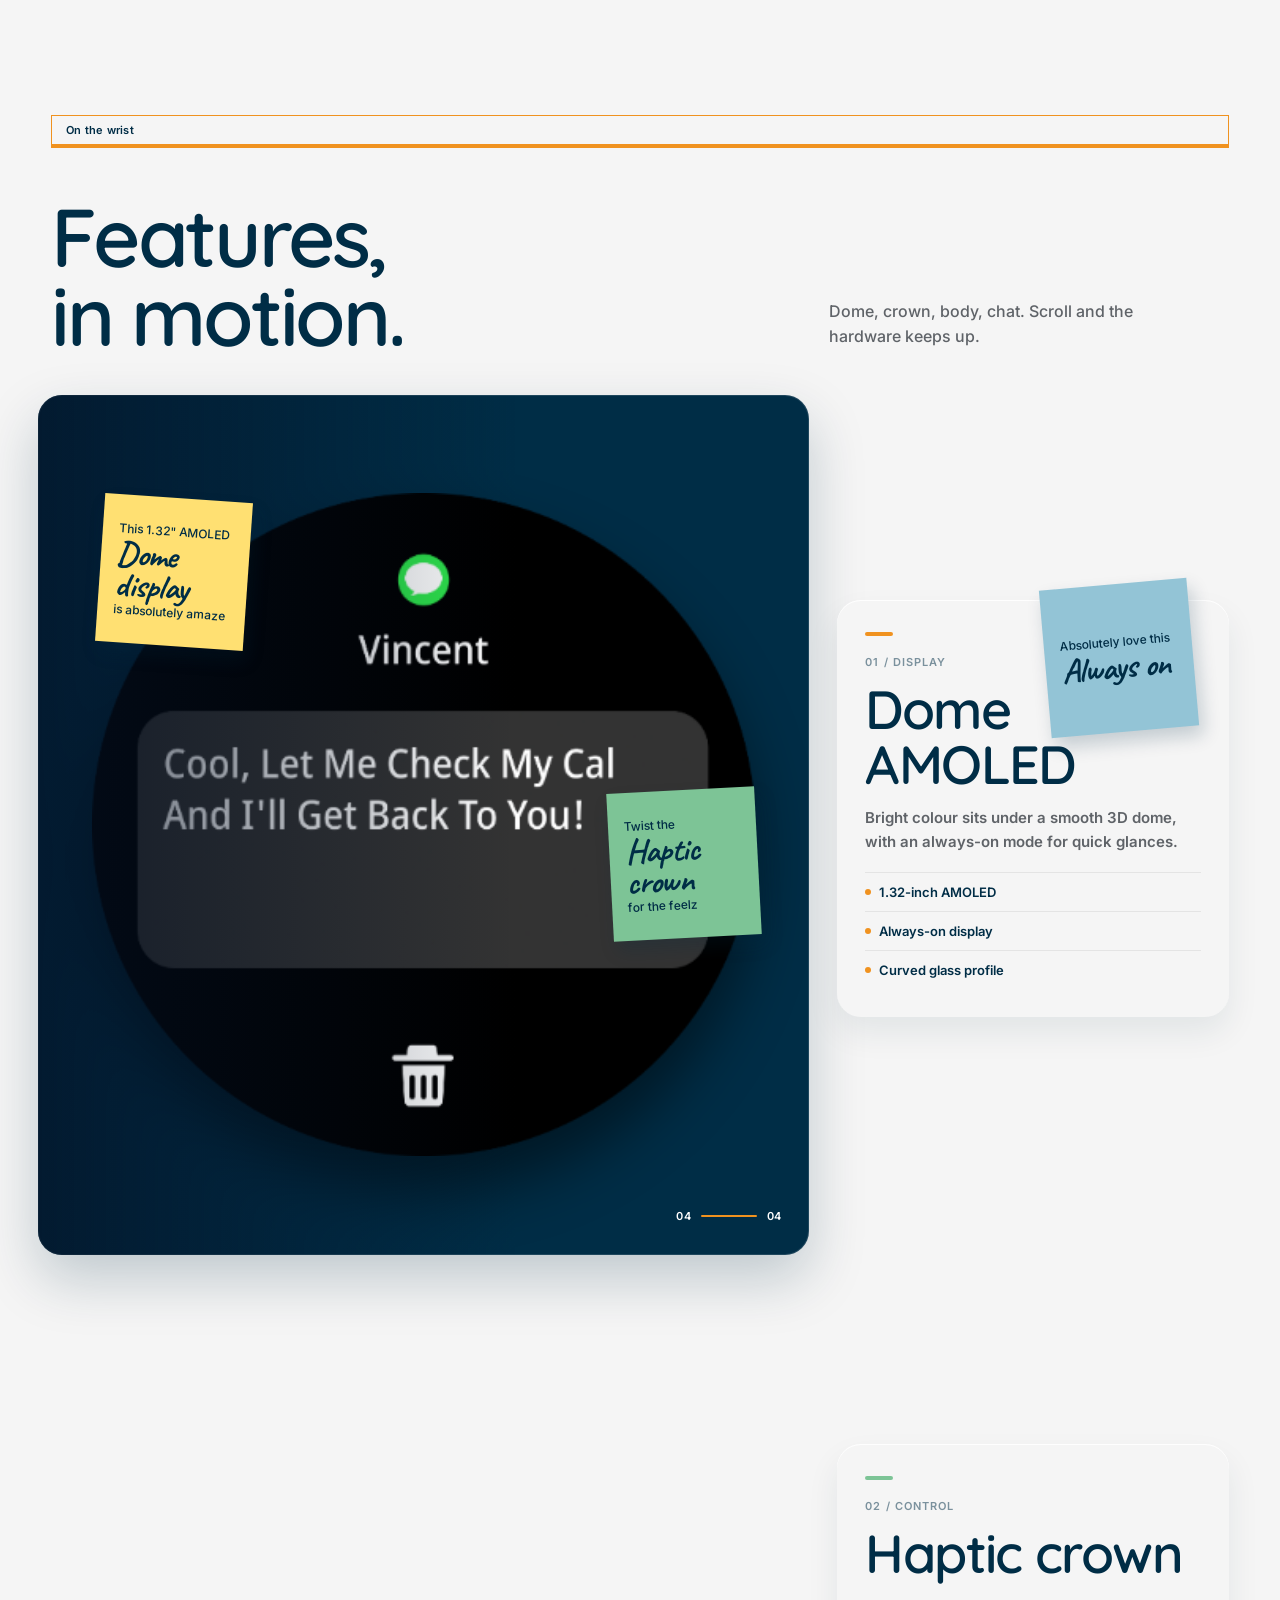
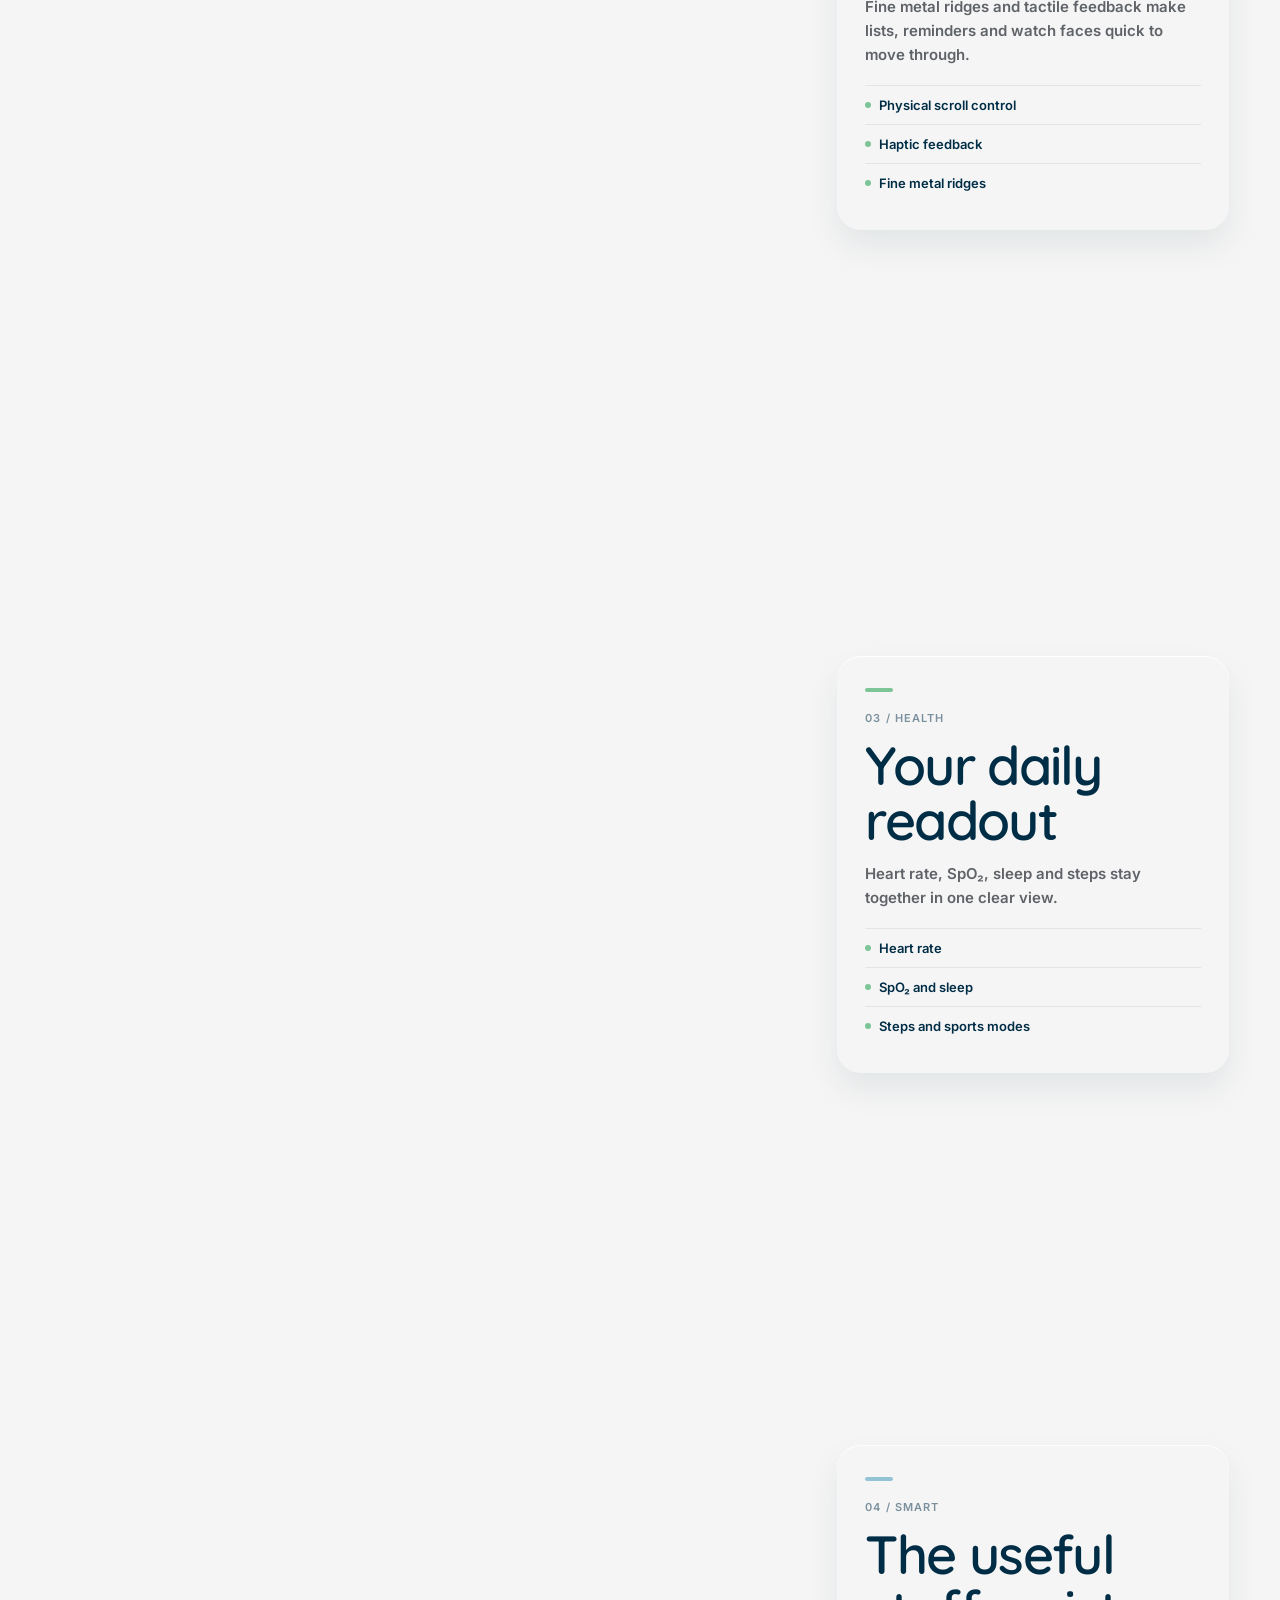
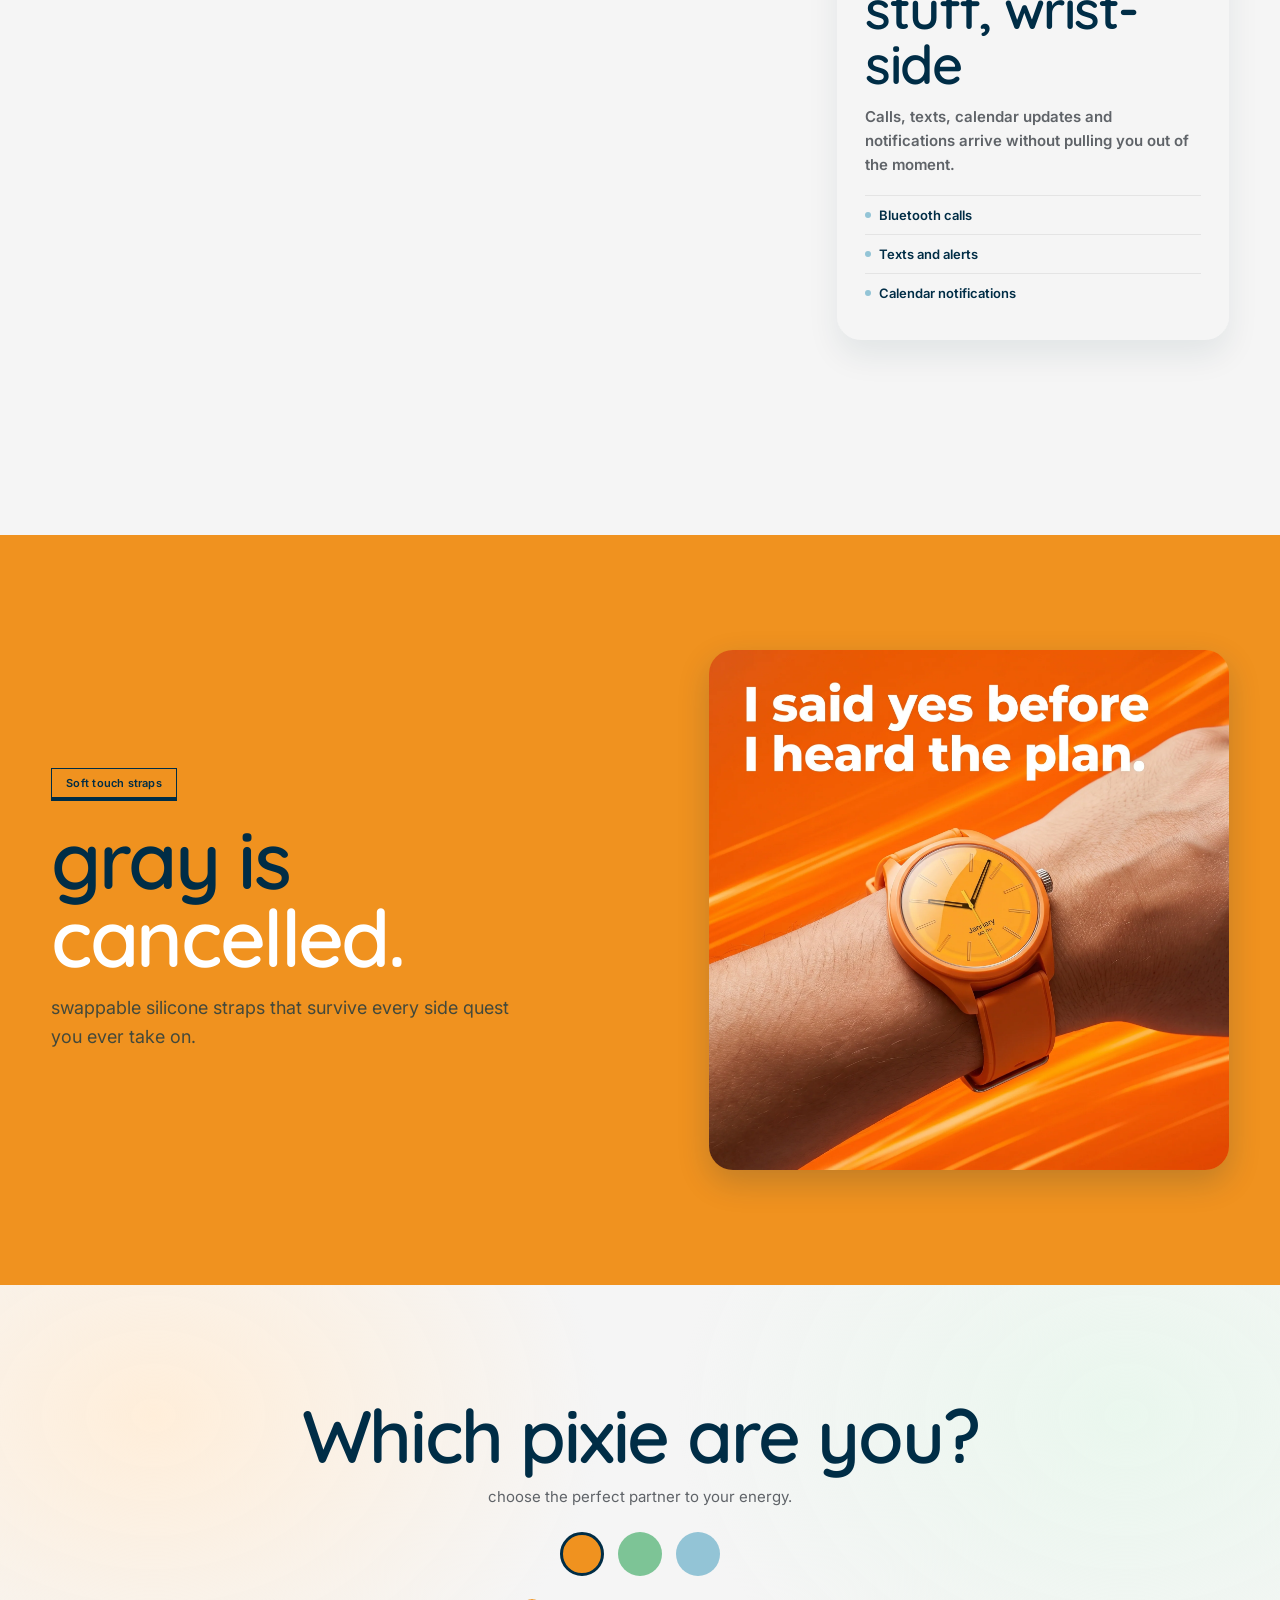
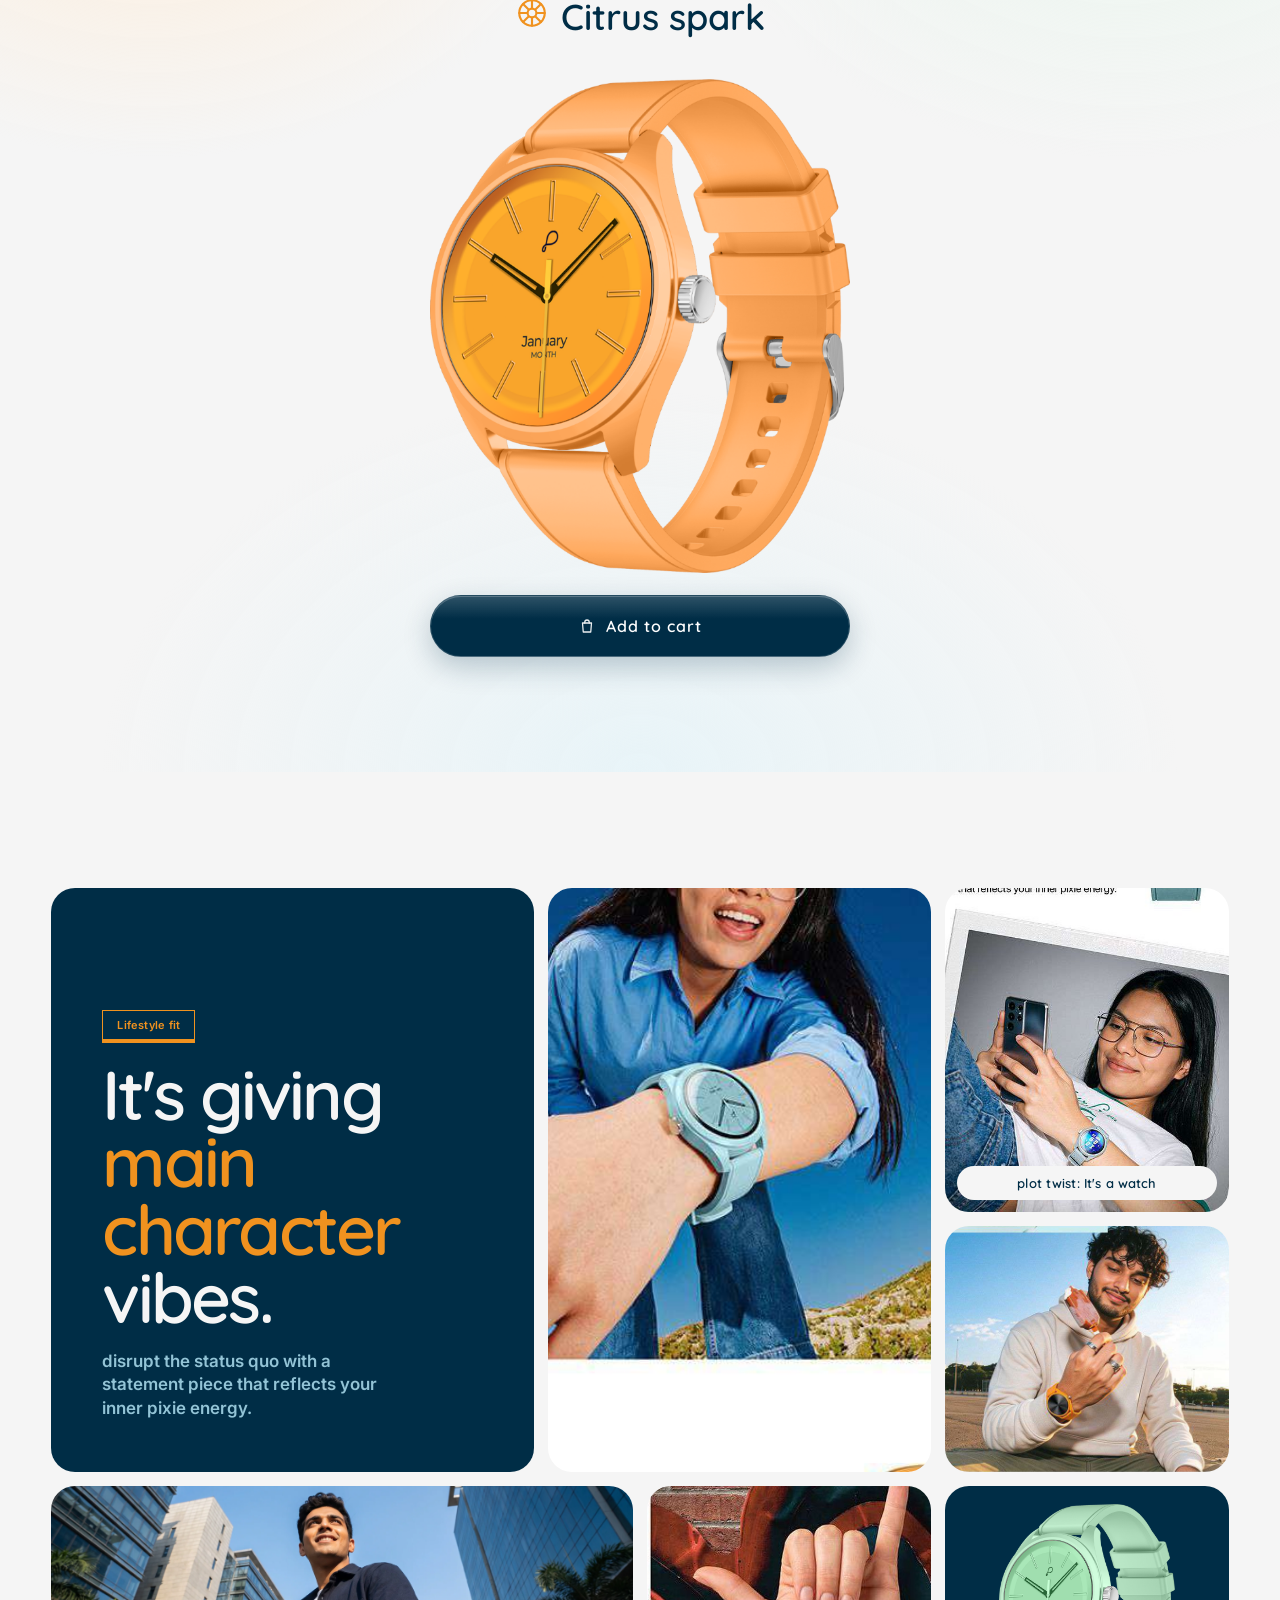
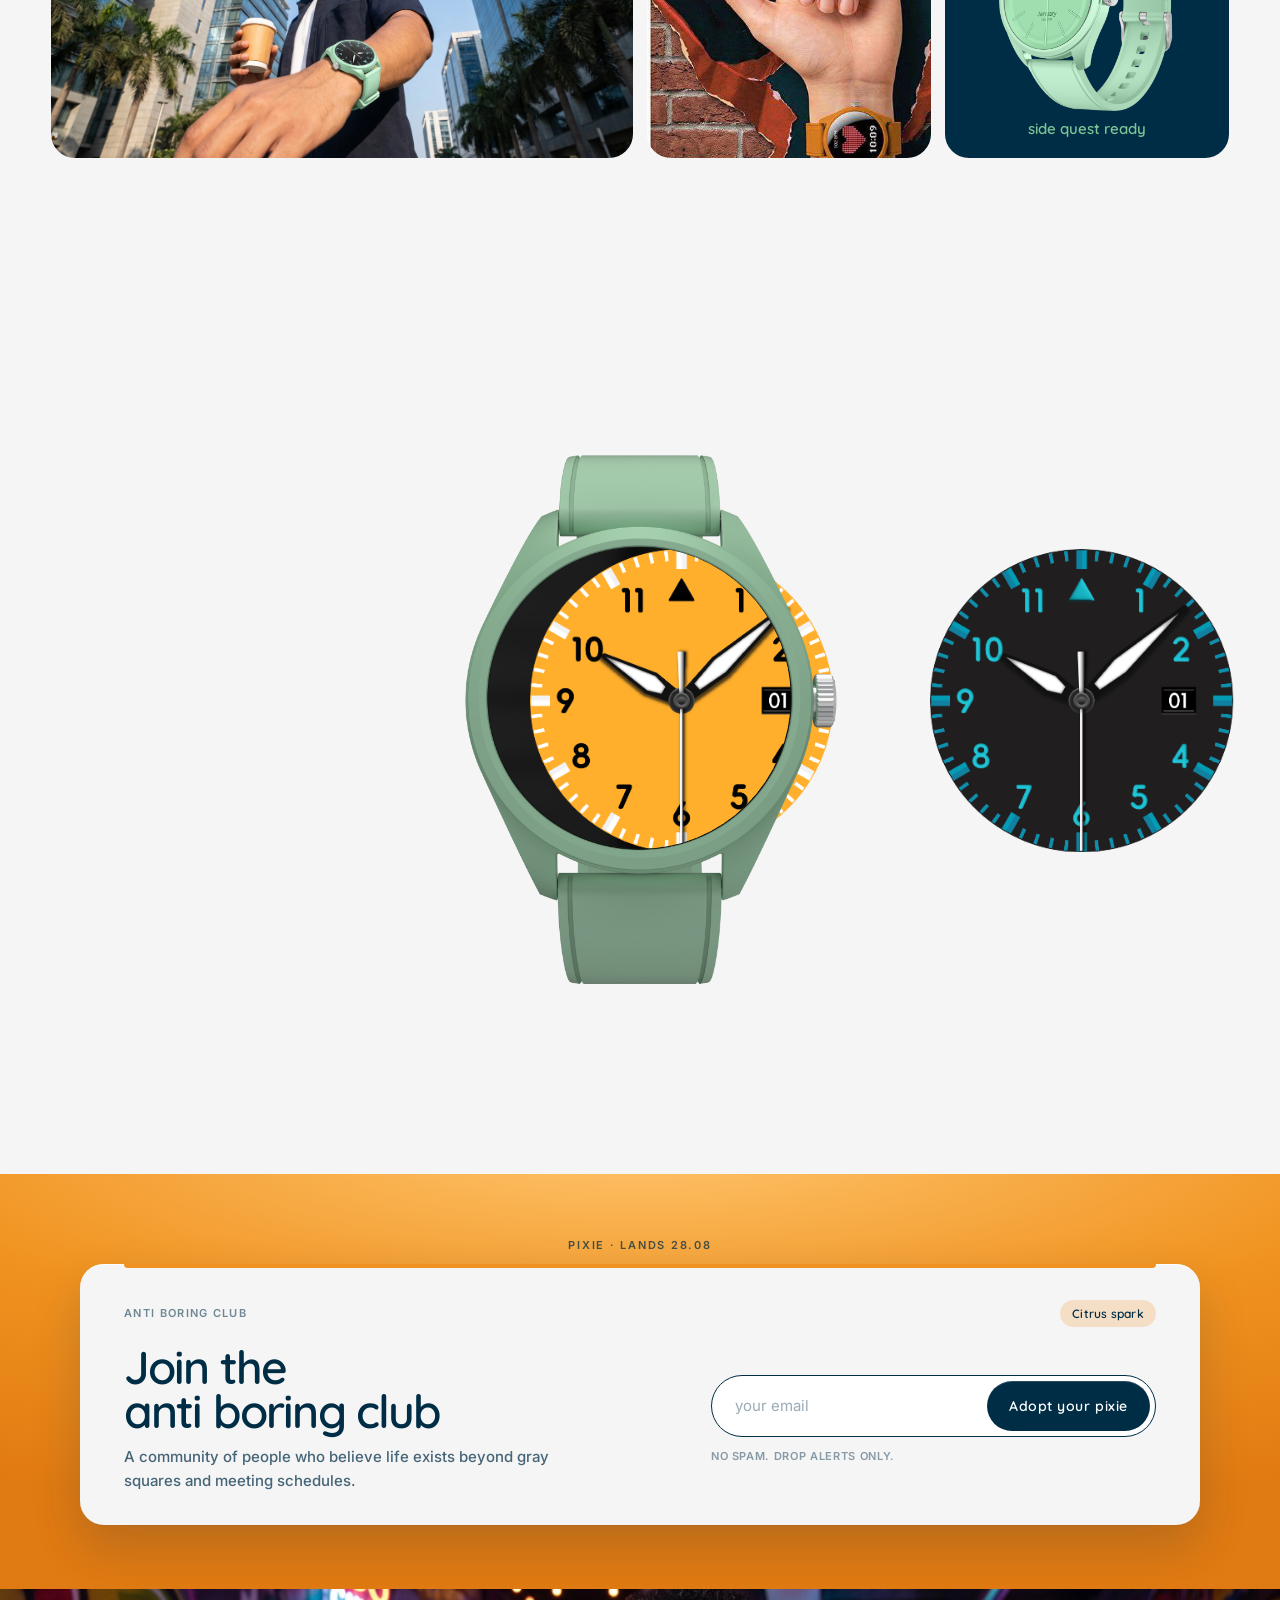
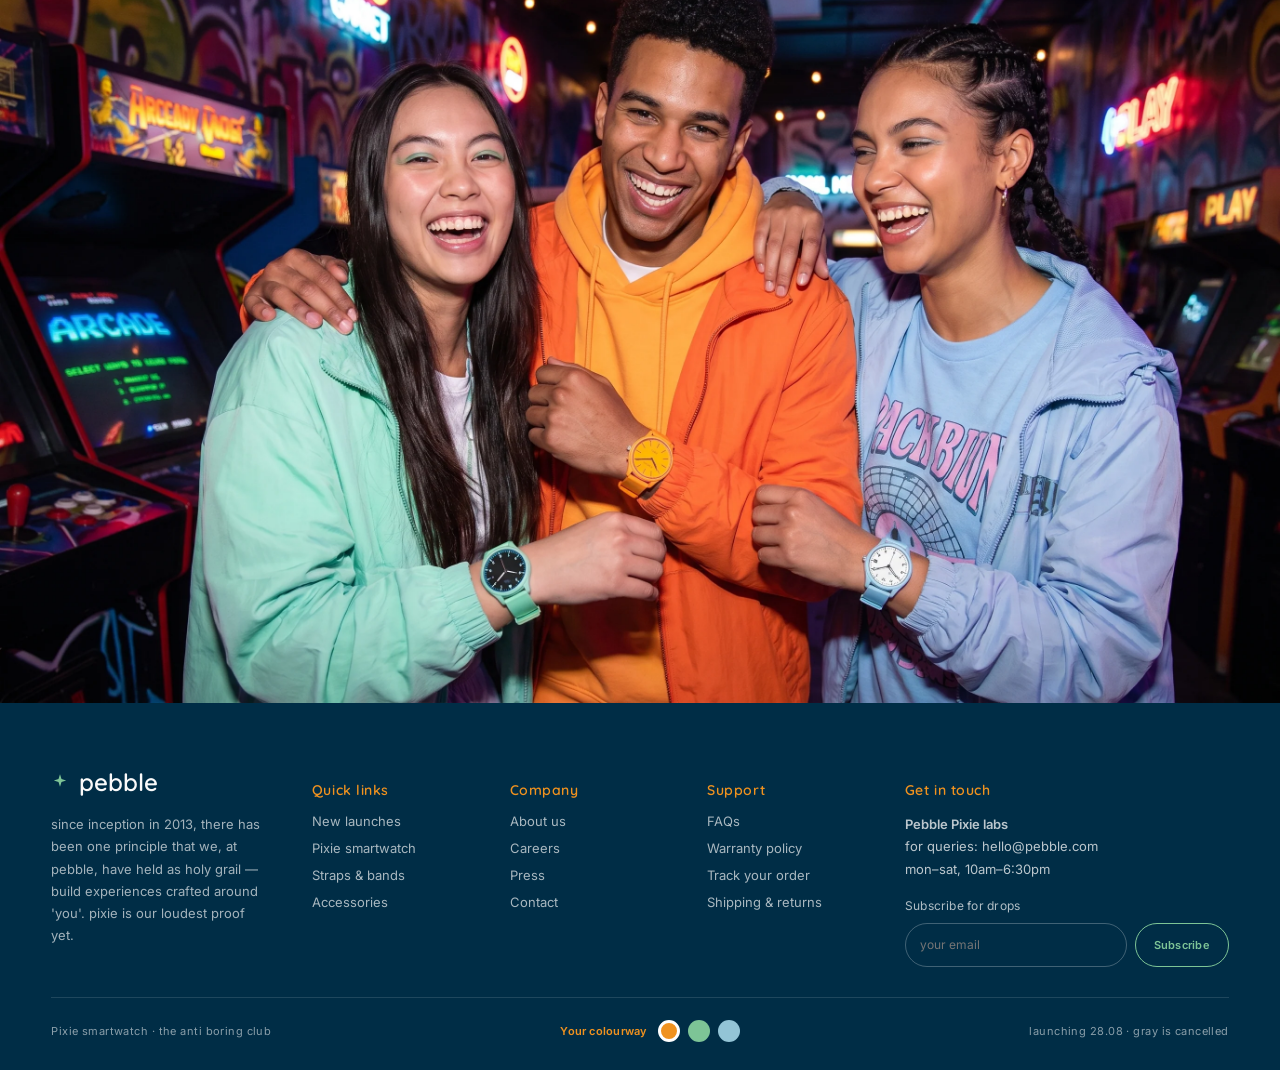
==== commit c13bf0cf: "sticky notes" ====
--- a/index.html
+++ b/index.html
@@ -151,6 +151,24 @@
     </div>
 
     <div class="feature-reel-layout">
+      <div class="feature-notes-pin" aria-hidden="true">
+        <div class="feature-notes">
+          <aside class="sticky-note note-citrus" data-note-at="1">
+            <span>This 1.32" AMOLED</span>
+            <strong>Dome display</strong>
+            <span>is absolutely amaze</span>
+          </aside>
+          <aside class="sticky-note note-mint" data-note-at="2">
+            <span>Twist the</span>
+            <strong>Haptic crown</strong>
+            <span>for the feelz</span>
+          </aside>
+          <aside class="sticky-note note-daydream" data-note-at="3">
+            <span>Absolutely love this</span>
+            <strong>Always on</strong>
+          </aside>
+        </div>
+      </div>
       <div class="feature-stage" aria-live="polite">
         <div class="feature-stage-layer display-layer active" data-layer="display">
           <video id="domeVid" data-dome-vid src="assets/domevid.mp4" poster="assets/dome-watch.jpg" muted playsinline loop preload="metadata" aria-label="Dome AMOLED display in motion"></video>
--- a/style.css
+++ b/style.css
@@ -1,4 +1,4 @@
-@import url('https://fonts.googleapis.com/css2?family=Quicksand:wght@500;600&family=Inter:ital,wght@0,300;0,400;0,500;0,600;1,400&display=swap');
+@import url('https://fonts.googleapis.com/css2?family=Caveat:wght@500;600;700&family=Quicksand:wght@500;600&family=Inter:ital,wght@0,300;0,400;0,500;0,600;1,400&display=swap');
 
 :root{
   --color-white:#ffffff; --color-off-white:#fafafa; --color-paper:#f5f5f5; --color-grey-20:#e4e4e4; --color-grey-40:#cccccc; --color-grey-70:#919291;
@@ -12,6 +12,7 @@
   --ease-spring:cubic-bezier(.34,1.56,.64,1); --ease-out:cubic-bezier(.16,1,.3,1);
   --font-display:'Quicksand',-apple-system,BlinkMacSystemFont,'Segoe UI',Roboto,sans-serif;
   --font-body:'Inter',-apple-system,BlinkMacSystemFont,'Segoe UI',Roboto,'Helvetica Neue',Arial,sans-serif;
+  --font-note:'Caveat',cursive;
   --text-muted:#5f6368;
 }
 html{ scroll-behavior:smooth; scroll-padding-top:64px; }
@@ -393,6 +394,70 @@
   width: 100%;
   max-width: 100%;
 }
+.feature-notes-pin{
+  position: sticky;
+  top: calc(var(--feature-sticky-top) + 8px);
+  height: 0;
+  z-index: 24;
+  pointer-events: none;
+}
+.feature-notes{
+  position: relative;
+  height: calc(100svh - var(--feature-sticky-top) - 16px);
+  height: calc(100dvh - var(--feature-sticky-top) - 16px);
+}
+.sticky-note{
+  position: absolute;
+  width: 118px;
+  min-height: 118px;
+  padding: 12px 12px 14px;
+  display: flex;
+  flex-direction: column;
+  justify-content: center;
+  gap: 2px;
+  color: var(--color-ink);
+  box-shadow: 4px 10px 18px rgba(0,45,70,.2);
+  opacity: 0;
+  transform: rotate(var(--note-rot, -3deg)) translateY(18px) scale(.88);
+  transition: opacity 480ms var(--ease-out), transform 620ms var(--ease-spring);
+}
+.sticky-note.is-in{
+  opacity: 1;
+  transform: rotate(var(--note-rot, -3deg)) translateY(0) scale(1);
+}
+.sticky-note[data-note-at="2"]{ transition-delay: 90ms; }
+.sticky-note[data-note-at="3"]{ transition-delay: 180ms; }
+.sticky-note span{
+  font-family: var(--font-body);
+  font-size: 10px;
+  font-weight: 500;
+  line-height: 1.25;
+}
+.sticky-note strong{
+  font-family: var(--font-note);
+  font-weight: 700;
+  font-size: 26px;
+  line-height: .92;
+  letter-spacing: -.02em;
+}
+.note-daydream{
+  top: 6%;
+  right: 10%;
+  --note-rot: -5deg;
+  background: var(--color-daydream);
+}
+.note-citrus{
+  top: auto;
+  bottom: 18%;
+  left: 8%;
+  --note-rot: 4deg;
+  background: #ffe072;
+}
+.note-mint{
+  display: none;
+  --note-rot: -3deg;
+  background: var(--color-mint);
+}
 .feature-stage{
   display: none;
   isolation: isolate;
@@ -768,6 +833,11 @@
 }
 
 @media (prefers-reduced-motion: reduce){
+  .sticky-note,
+  .sticky-note.is-in{
+    transform:none;
+    transition:opacity .2s;
+  }
   .feature-stage-layer,
   .feature-stage-layer.active{
     transition: opacity .2s;
@@ -1204,8 +1274,32 @@
     padding:0 0 28px clamp(16px,3cqw,40px);
     overflow:visible;
   }
+  .feature-notes-pin{
+    grid-column:1 / -1;
+    grid-row:1;
+    top:20px;
+  }
+  .feature-notes{ height:calc(100svh - 40px); }
+  .sticky-note{
+    width:148px;
+    min-height:148px;
+    padding:16px;
+  }
+  .sticky-note span{ font-size:12px; }
+  .sticky-note strong{ font-size:34px; }
+  .note-daydream{ top:22%; left:auto; right:7%; bottom:auto; }
+  .note-citrus{ top:12%; left:5%; right:auto; bottom:auto; }
+  .note-mint{
+    display:flex;
+    top:46%;
+    left:46%;
+    right:auto;
+    bottom:auto;
+  }
   .feature-stage{
     display:block;
+    grid-column:1;
+    grid-row:1;
     top:20px;
     height:calc(100svh - 40px);
     min-height:0;
@@ -1231,6 +1325,8 @@
   .feature-stage-index{ right:28px; top:auto; bottom:32px; }
   .feature-chapters{
     z-index:auto;
+    grid-column:2;
+    grid-row:1;
     margin-top:0;
     padding:0 clamp(16px,4cqw,56px) 0 20px;
   }
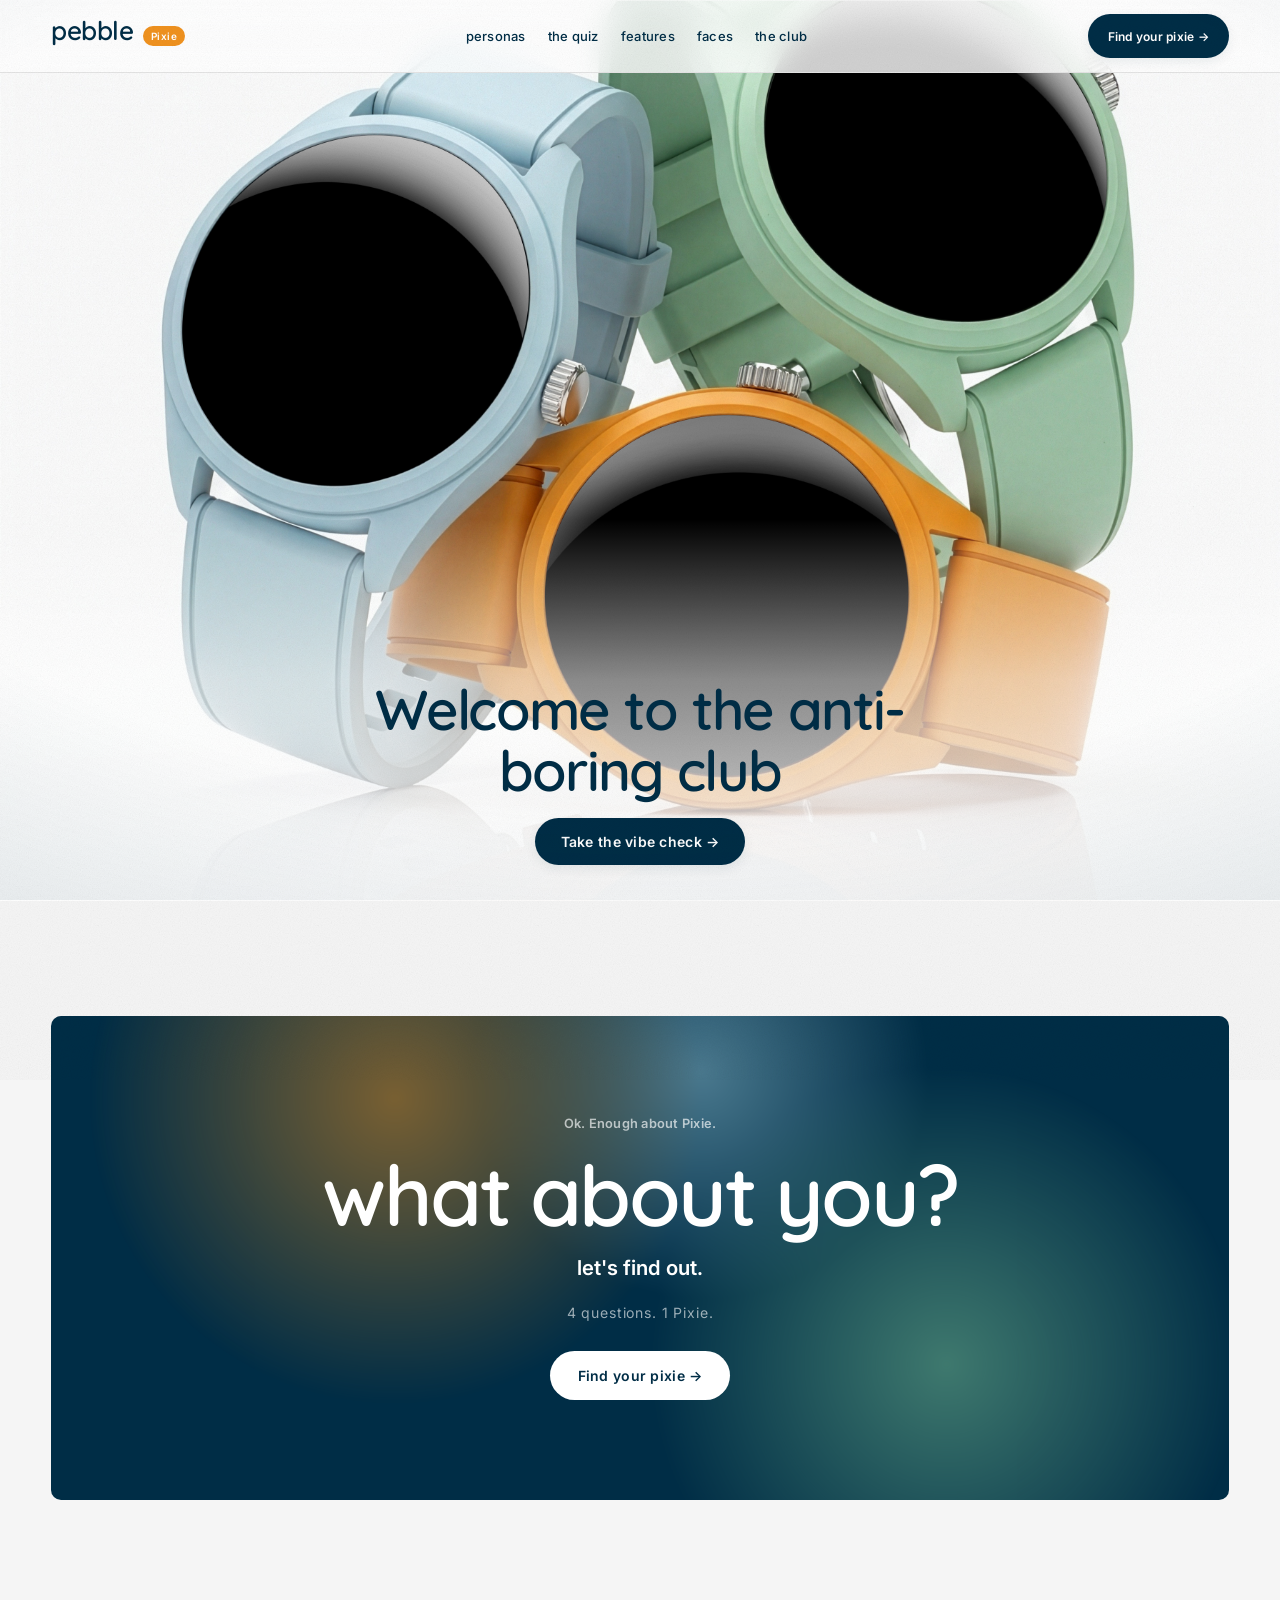
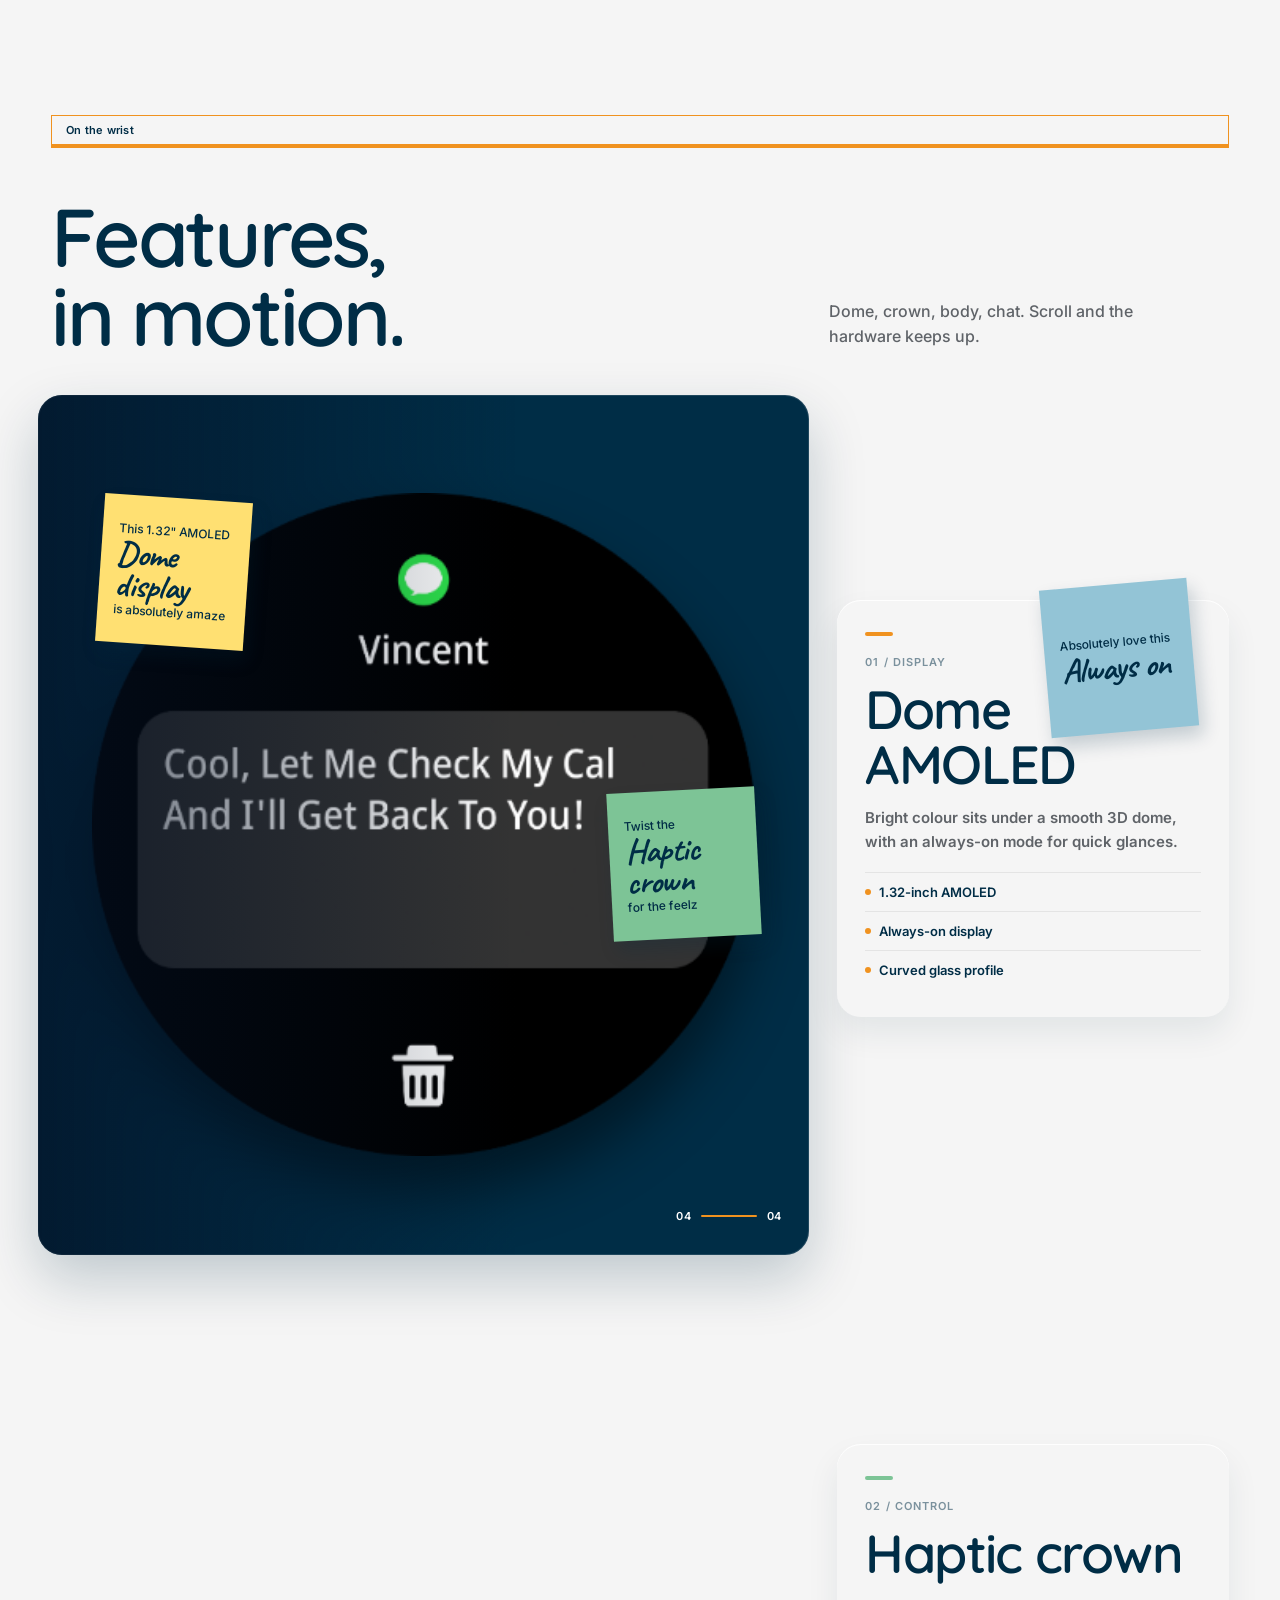
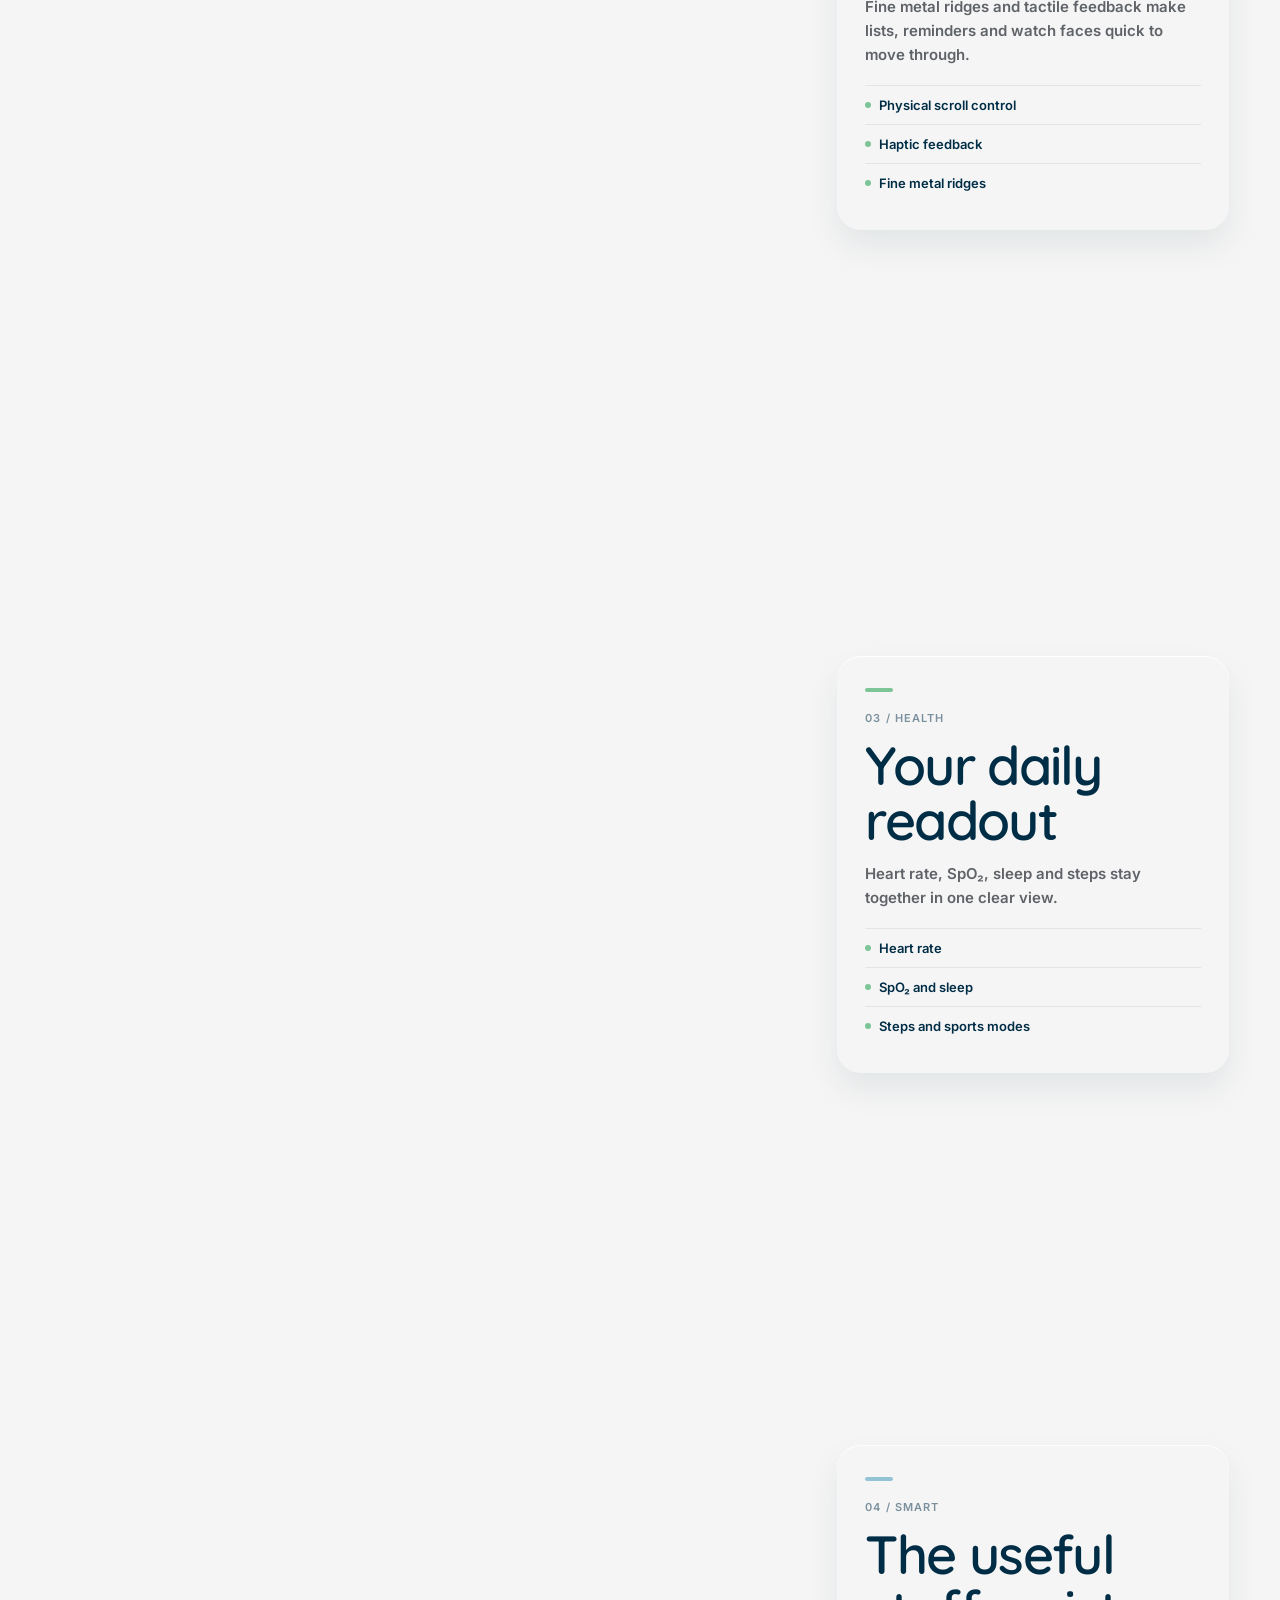
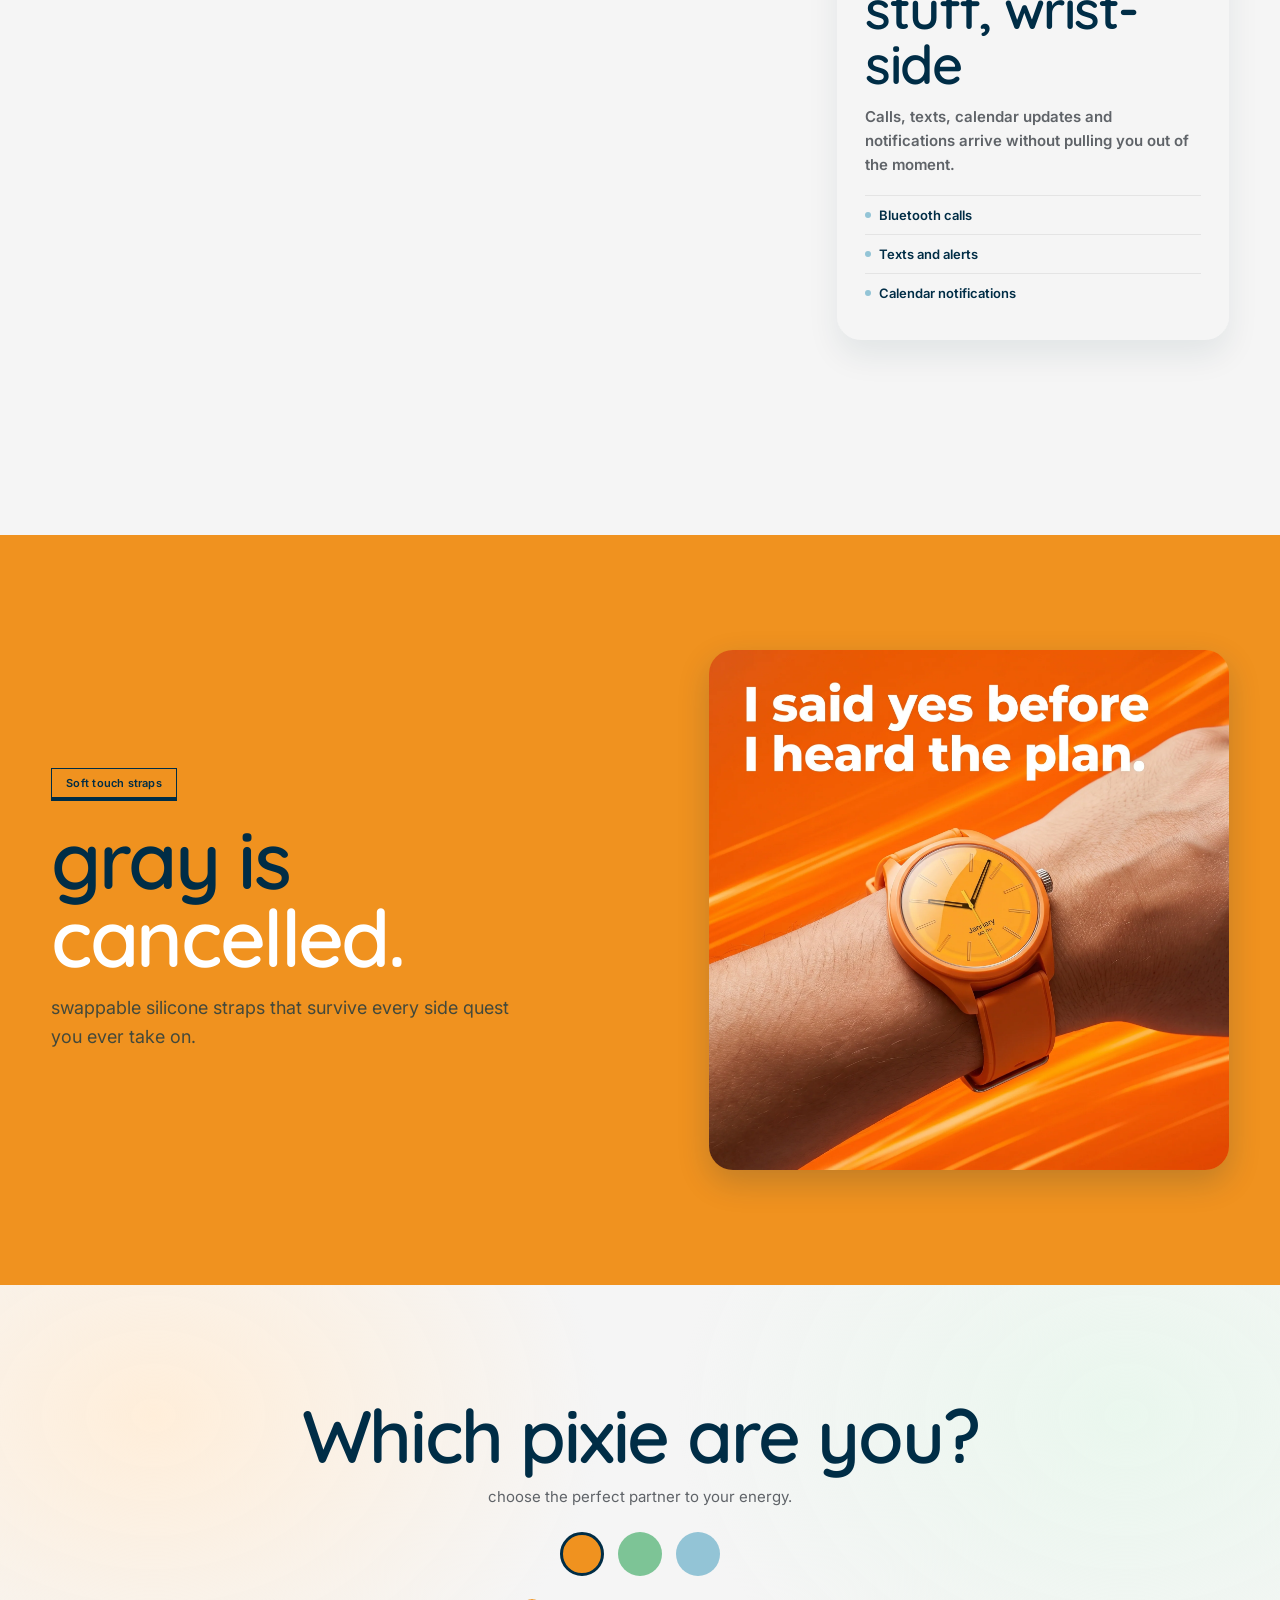
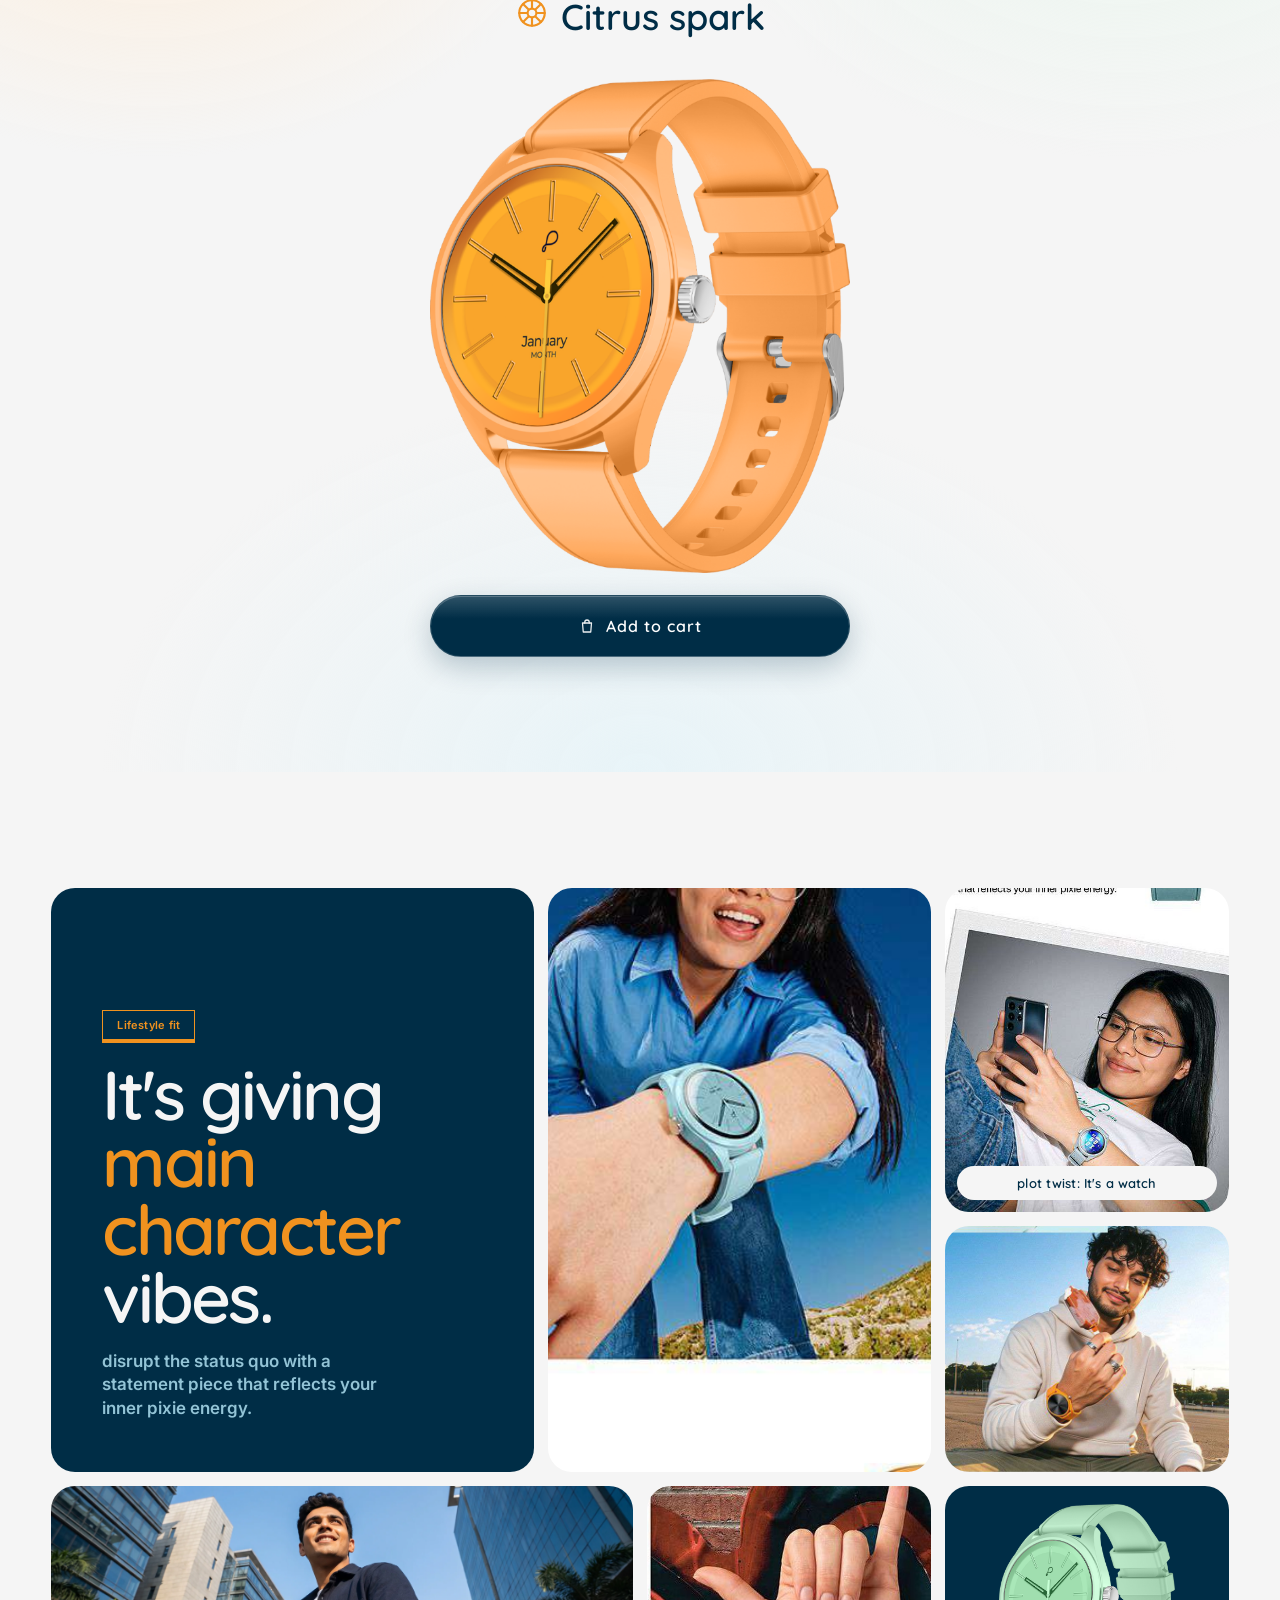
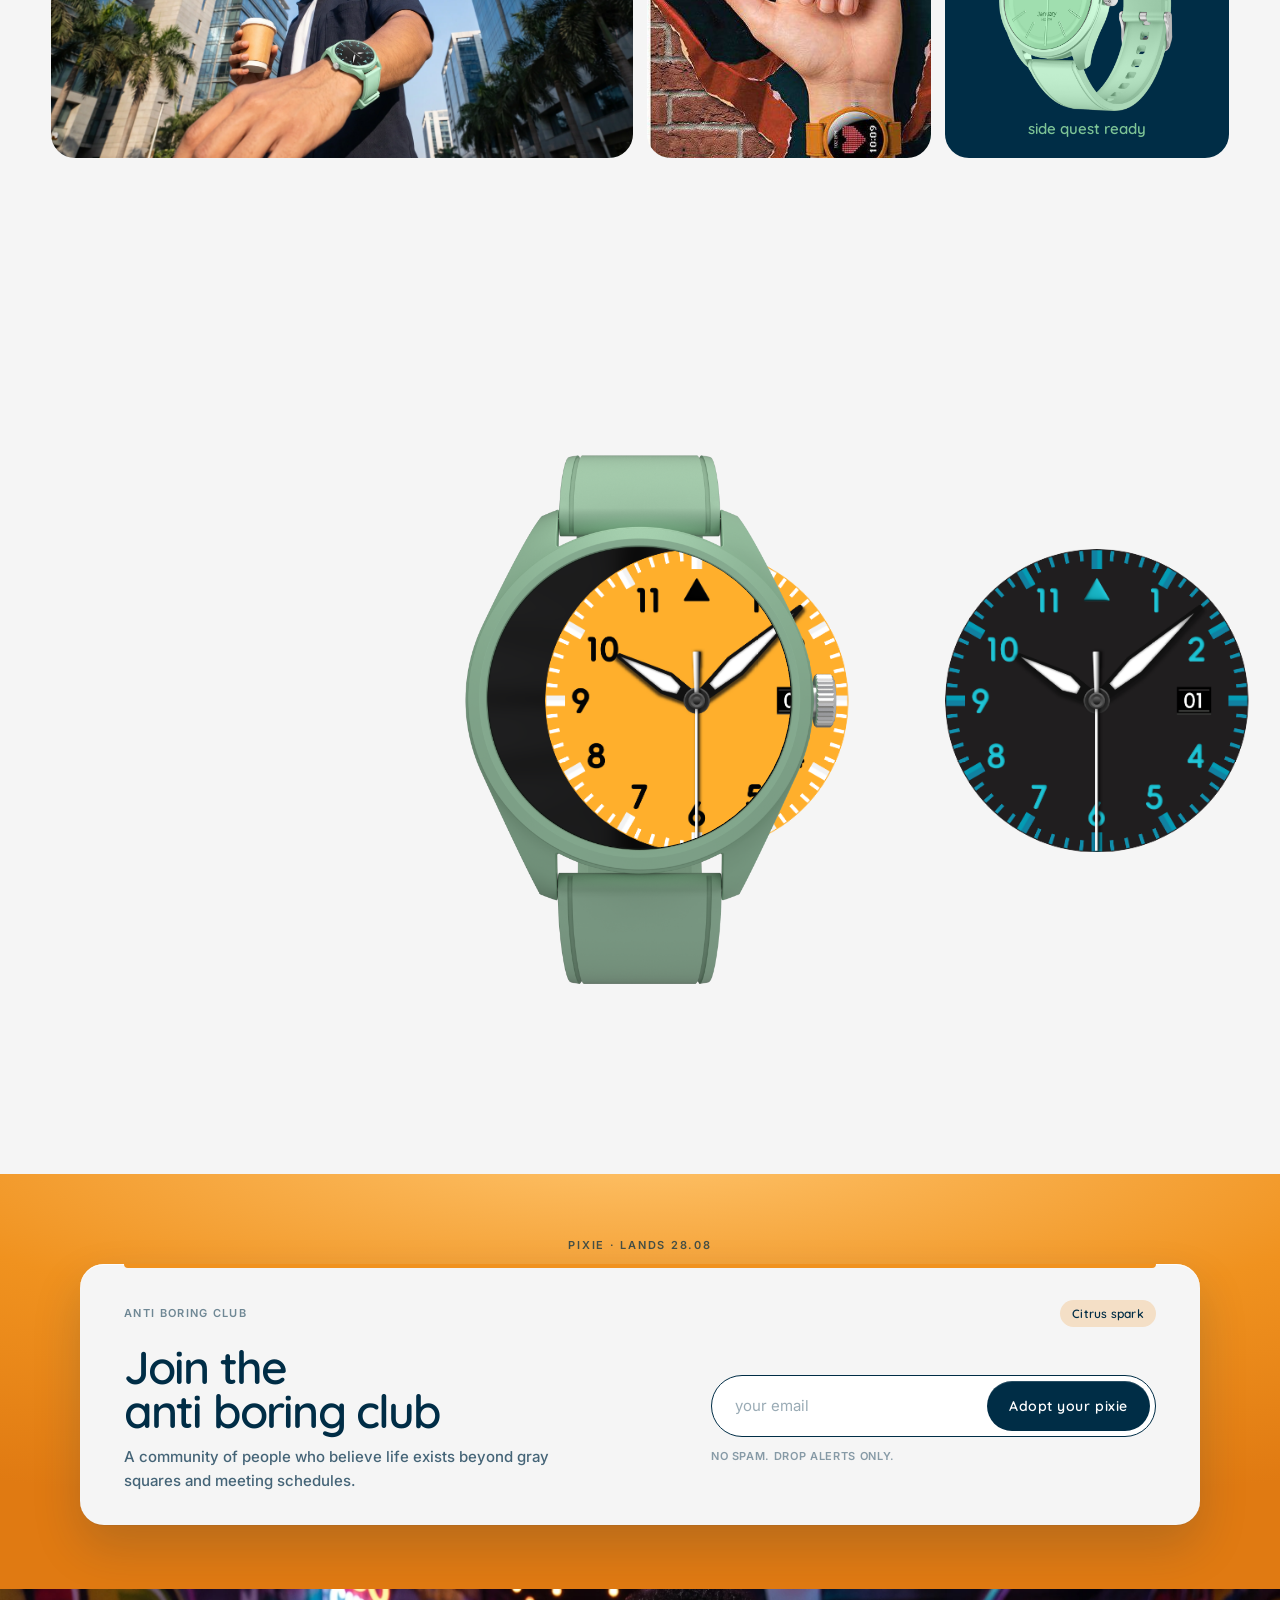
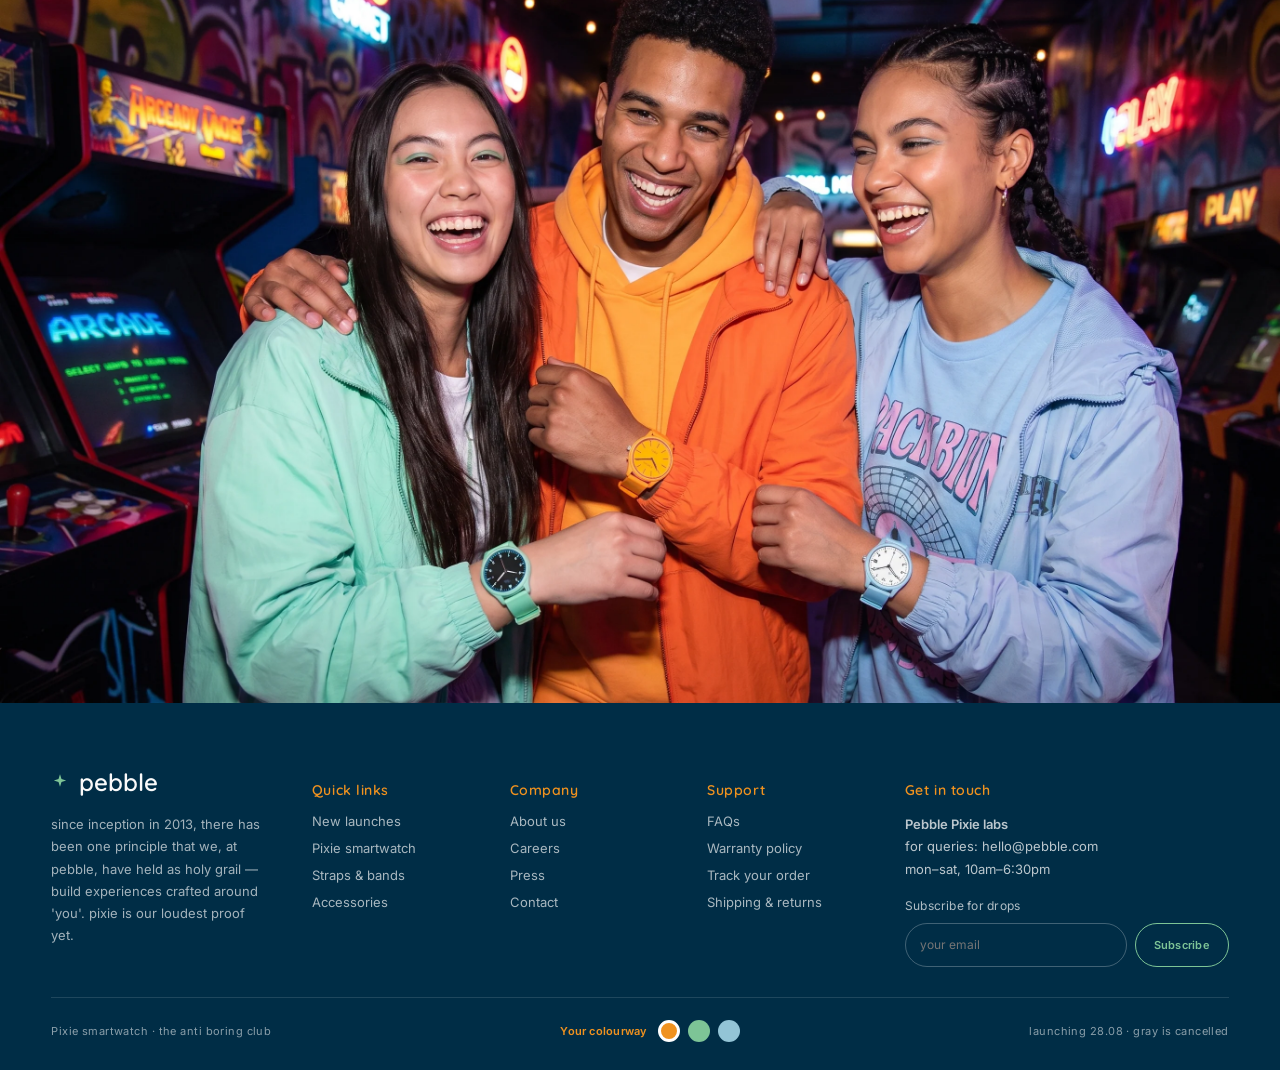
==== commit d259eaf3: "haptic video" ====
--- a/index.html
+++ b/index.html
@@ -171,14 +171,14 @@
       </div>
       <div class="feature-stage" aria-live="polite">
         <div class="feature-stage-layer display-layer active" data-layer="display">
-          <video id="domeVid" data-dome-vid src="assets/domevid.mp4" poster="assets/dome-watch.jpg" muted playsinline loop preload="metadata" aria-label="Dome AMOLED display in motion"></video>
+          <video id="domeVid" data-dome-vid src="assets/domevid.mp4" muted playsinline loop preload="metadata" aria-label="Dome AMOLED display in motion"></video>
           <div class="feature-stage-stats">
             <span><strong>1.32"</strong>AMOLED</span>
             <span><strong>AOD</strong>Always on</span>
           </div>
         </div>
         <div class="feature-stage-layer crown-layer" data-layer="crown">
-          <img src="assets/crown-mint-quote.jpg" alt="Pixie haptic crown close-up" width="2048" height="2048" loading="lazy">
+          <video data-haptic-vid src="assets/hapticvideo.mp4" poster="assets/crown-mint-quote.jpg" muted playsinline loop preload="metadata" aria-label="Pixie haptic crown in motion"></video>
           <span class="crown-ripple ripple-one" aria-hidden="true"></span>
           <span class="crown-ripple ripple-two" aria-hidden="true"></span>
           <div class="crown-ticks" aria-hidden="true"><i></i><i></i><i></i><i></i><i></i><i></i></div>
@@ -205,7 +205,7 @@
         <article data-feature-chapter="display">
           <div class="feature-chapter-visual">
             <div class="feature-stage-layer display-layer active" data-layer="display">
-              <video data-dome-vid src="assets/domevid.mp4" poster="assets/dome-watch.jpg" muted playsinline loop preload="metadata" aria-hidden="true"></video>
+              <video data-dome-vid src="assets/domevid.mp4" muted playsinline loop preload="metadata" aria-hidden="true"></video>
               <div class="feature-stage-stats">
                 <span><strong>1.32"</strong>AMOLED</span>
                 <span><strong>AOD</strong>Always on</span>
@@ -227,7 +227,7 @@
         <article data-feature-chapter="crown">
           <div class="feature-chapter-visual">
             <div class="feature-stage-layer crown-layer active" data-layer="crown">
-              <img src="assets/crown-mint-quote.jpg" alt="" width="2048" height="2048" loading="lazy">
+              <video data-haptic-vid src="assets/hapticvideo.mp4" poster="assets/crown-mint-quote.jpg" muted playsinline loop preload="metadata" aria-hidden="true"></video>
               <span class="crown-ripple ripple-one" aria-hidden="true"></span>
               <span class="crown-ripple ripple-two" aria-hidden="true"></span>
               <div class="crown-ticks" aria-hidden="true"><i></i><i></i><i></i><i></i><i></i><i></i></div>
--- a/style.css
+++ b/style.css
@@ -541,6 +541,9 @@
   font-weight: 600;
   font-size: 18px;
   letter-spacing: -.04em;
+}
+.crown-layer > video{
+  object-fit: cover;
 }
 .crown-layer{
   background:
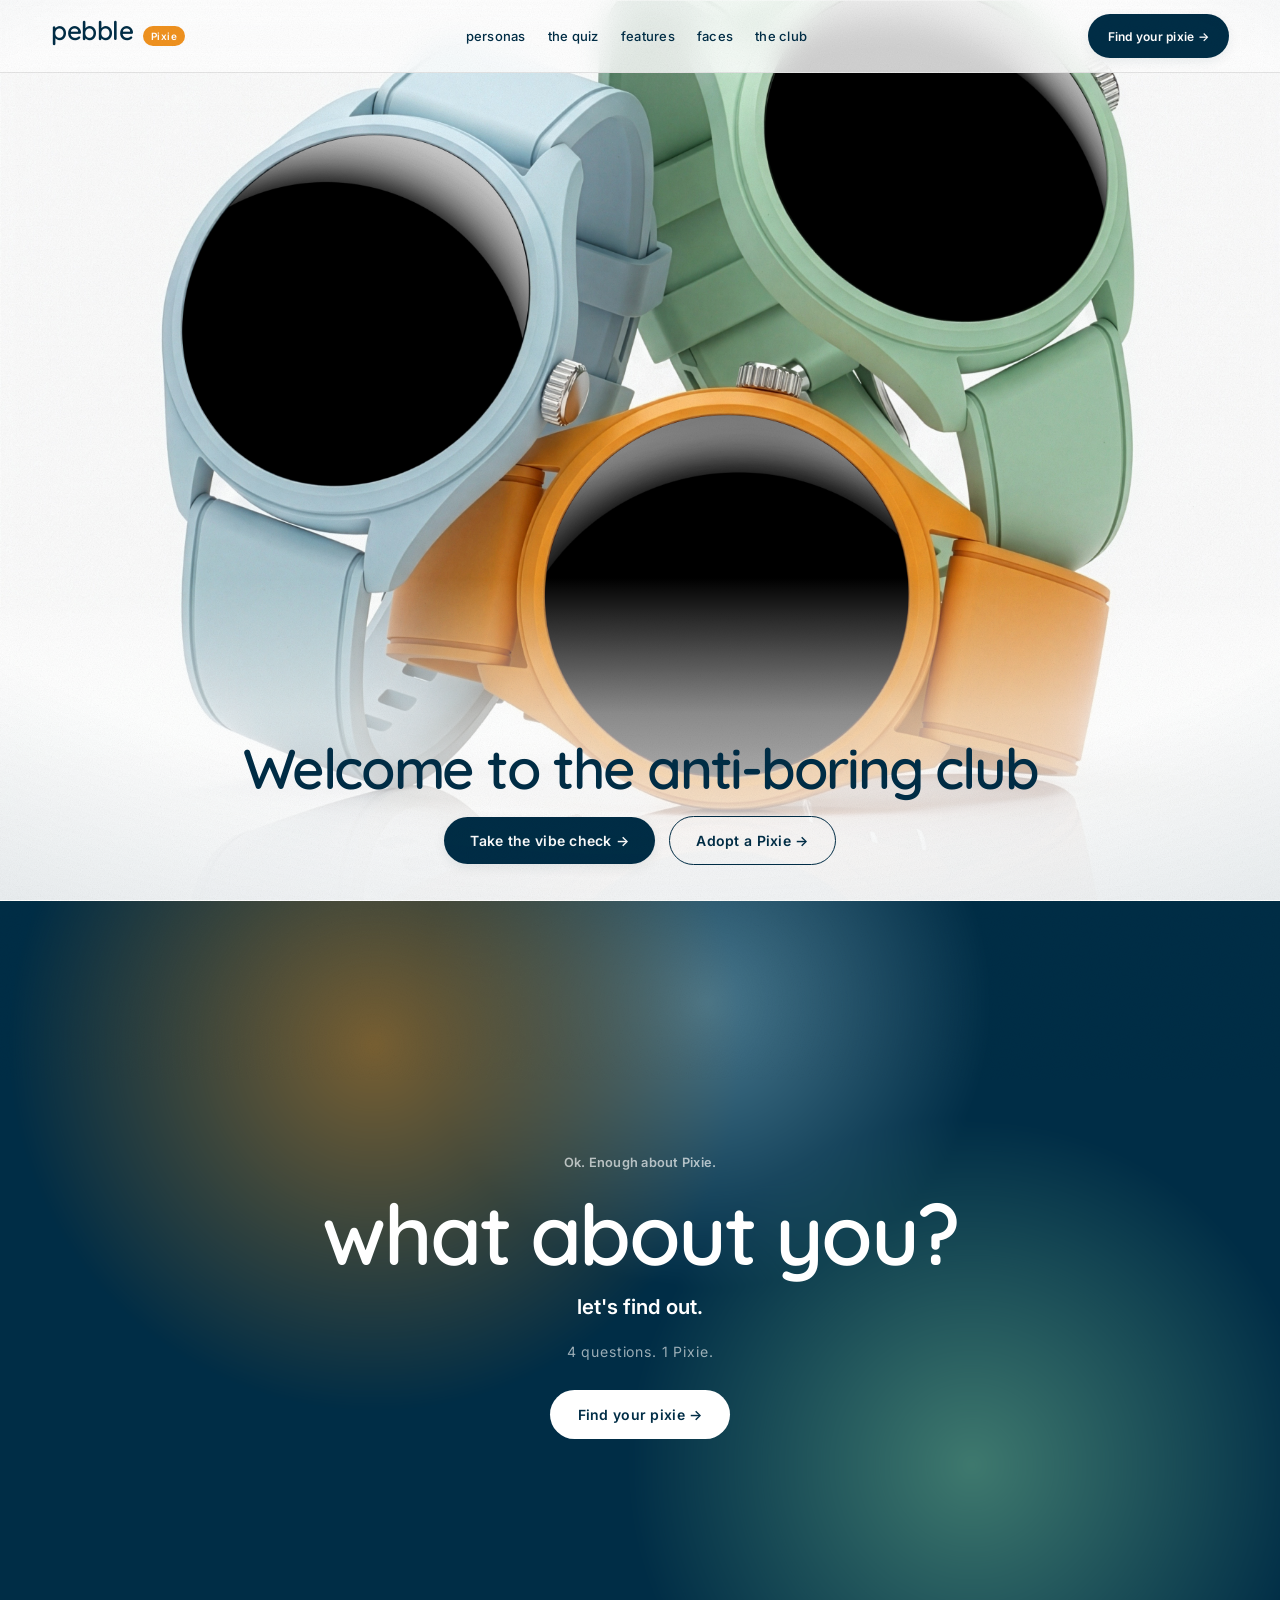
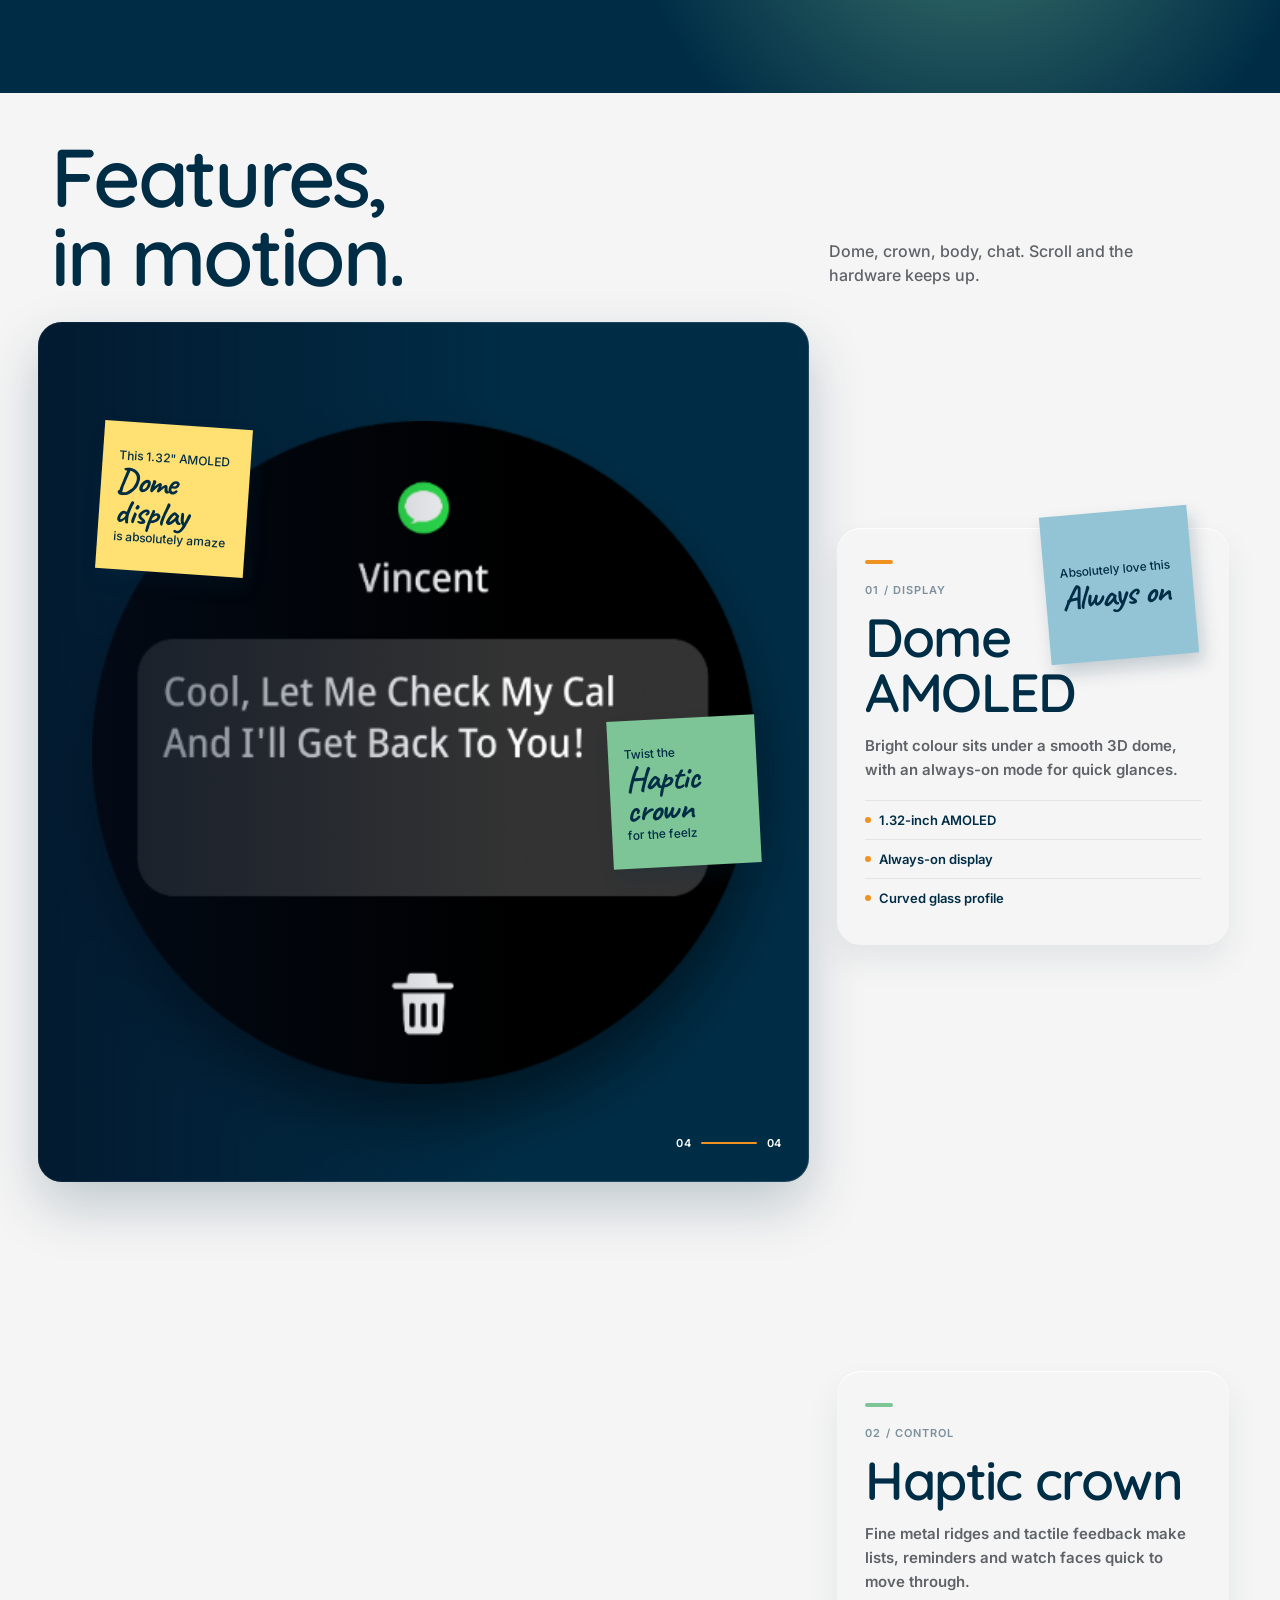
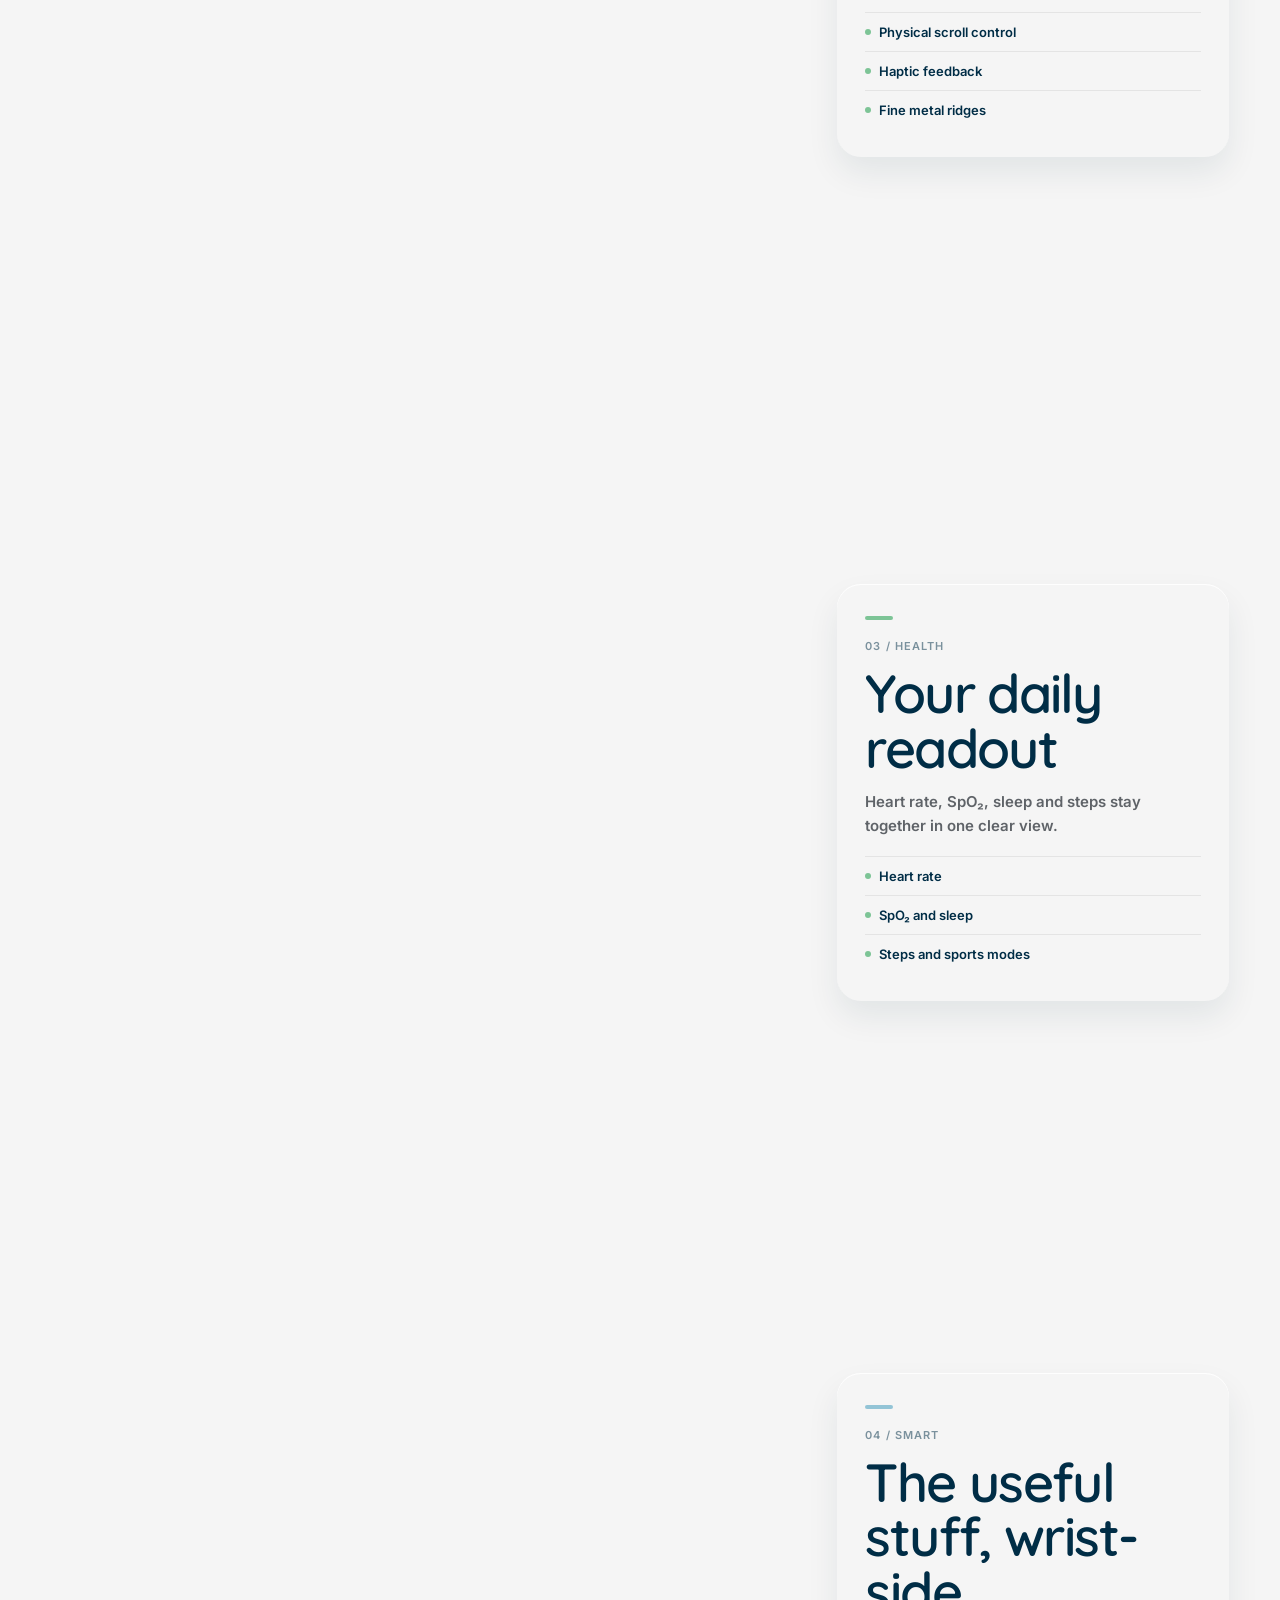
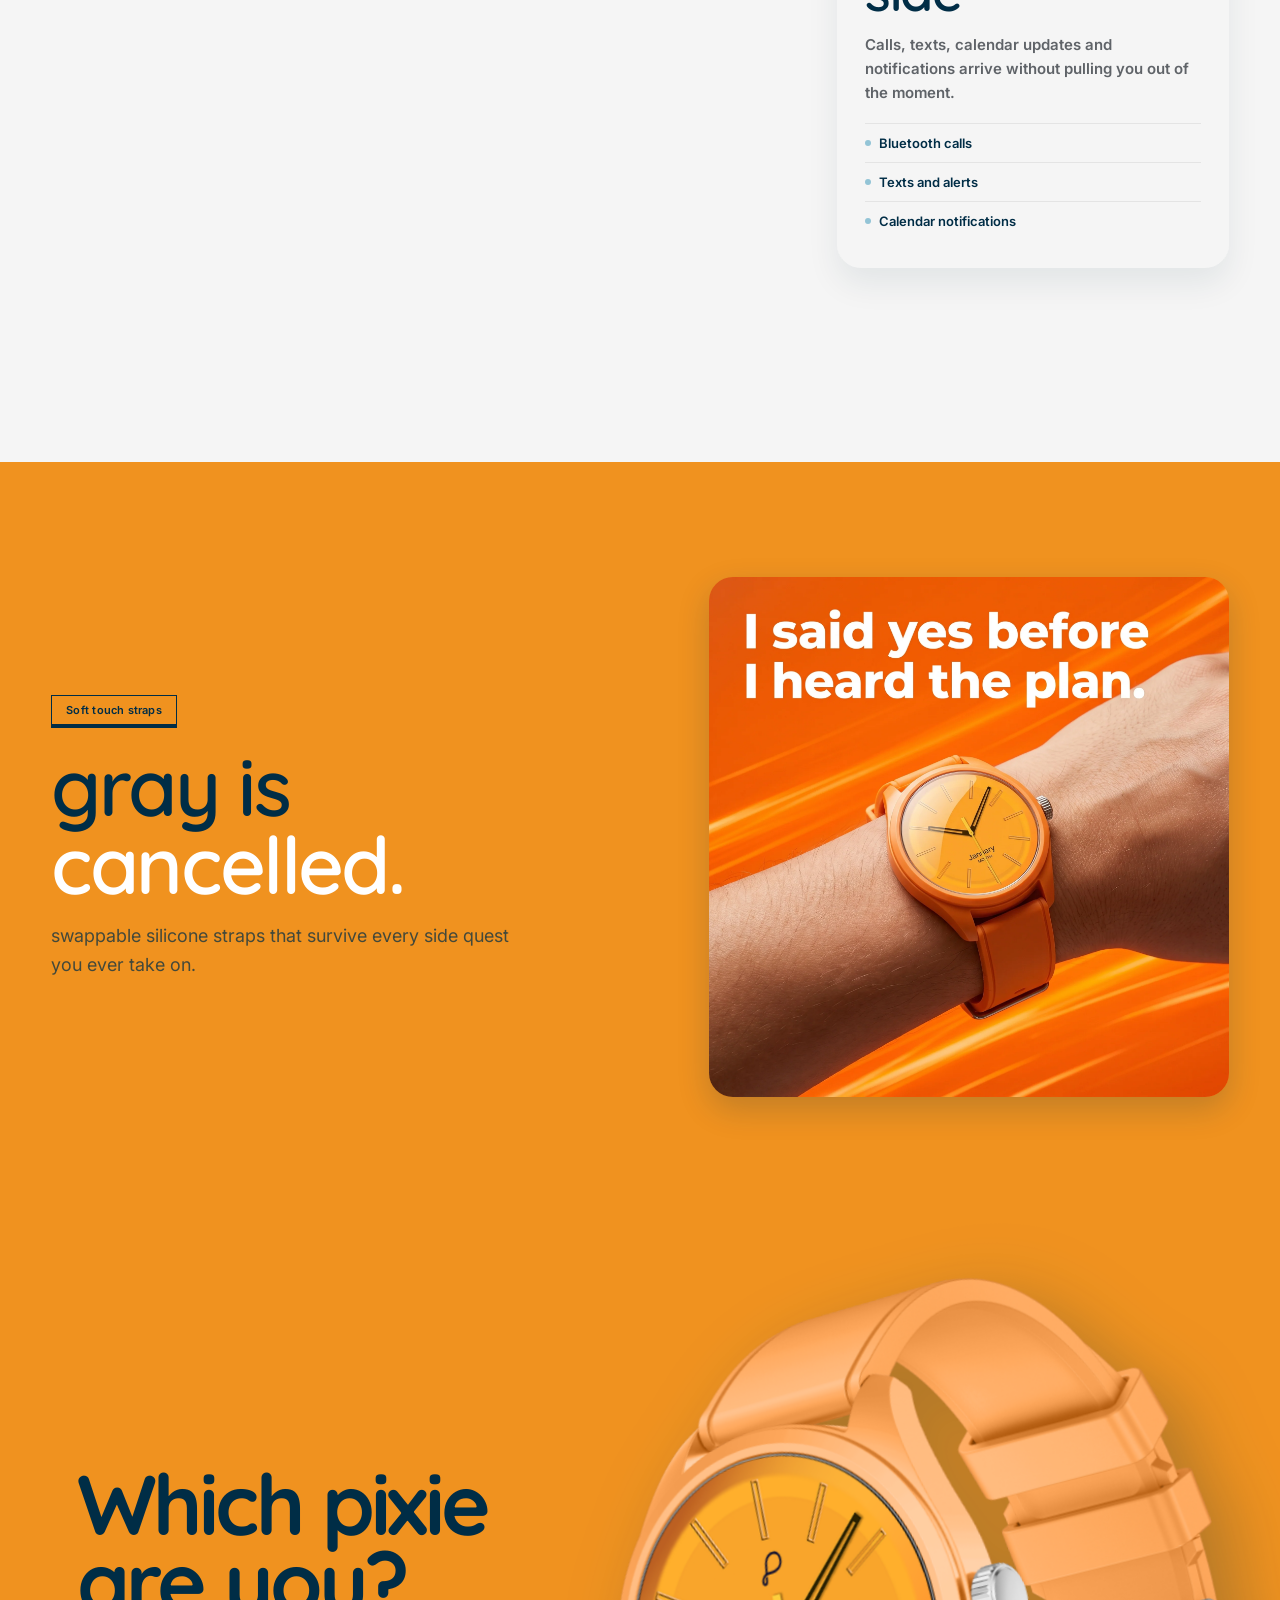
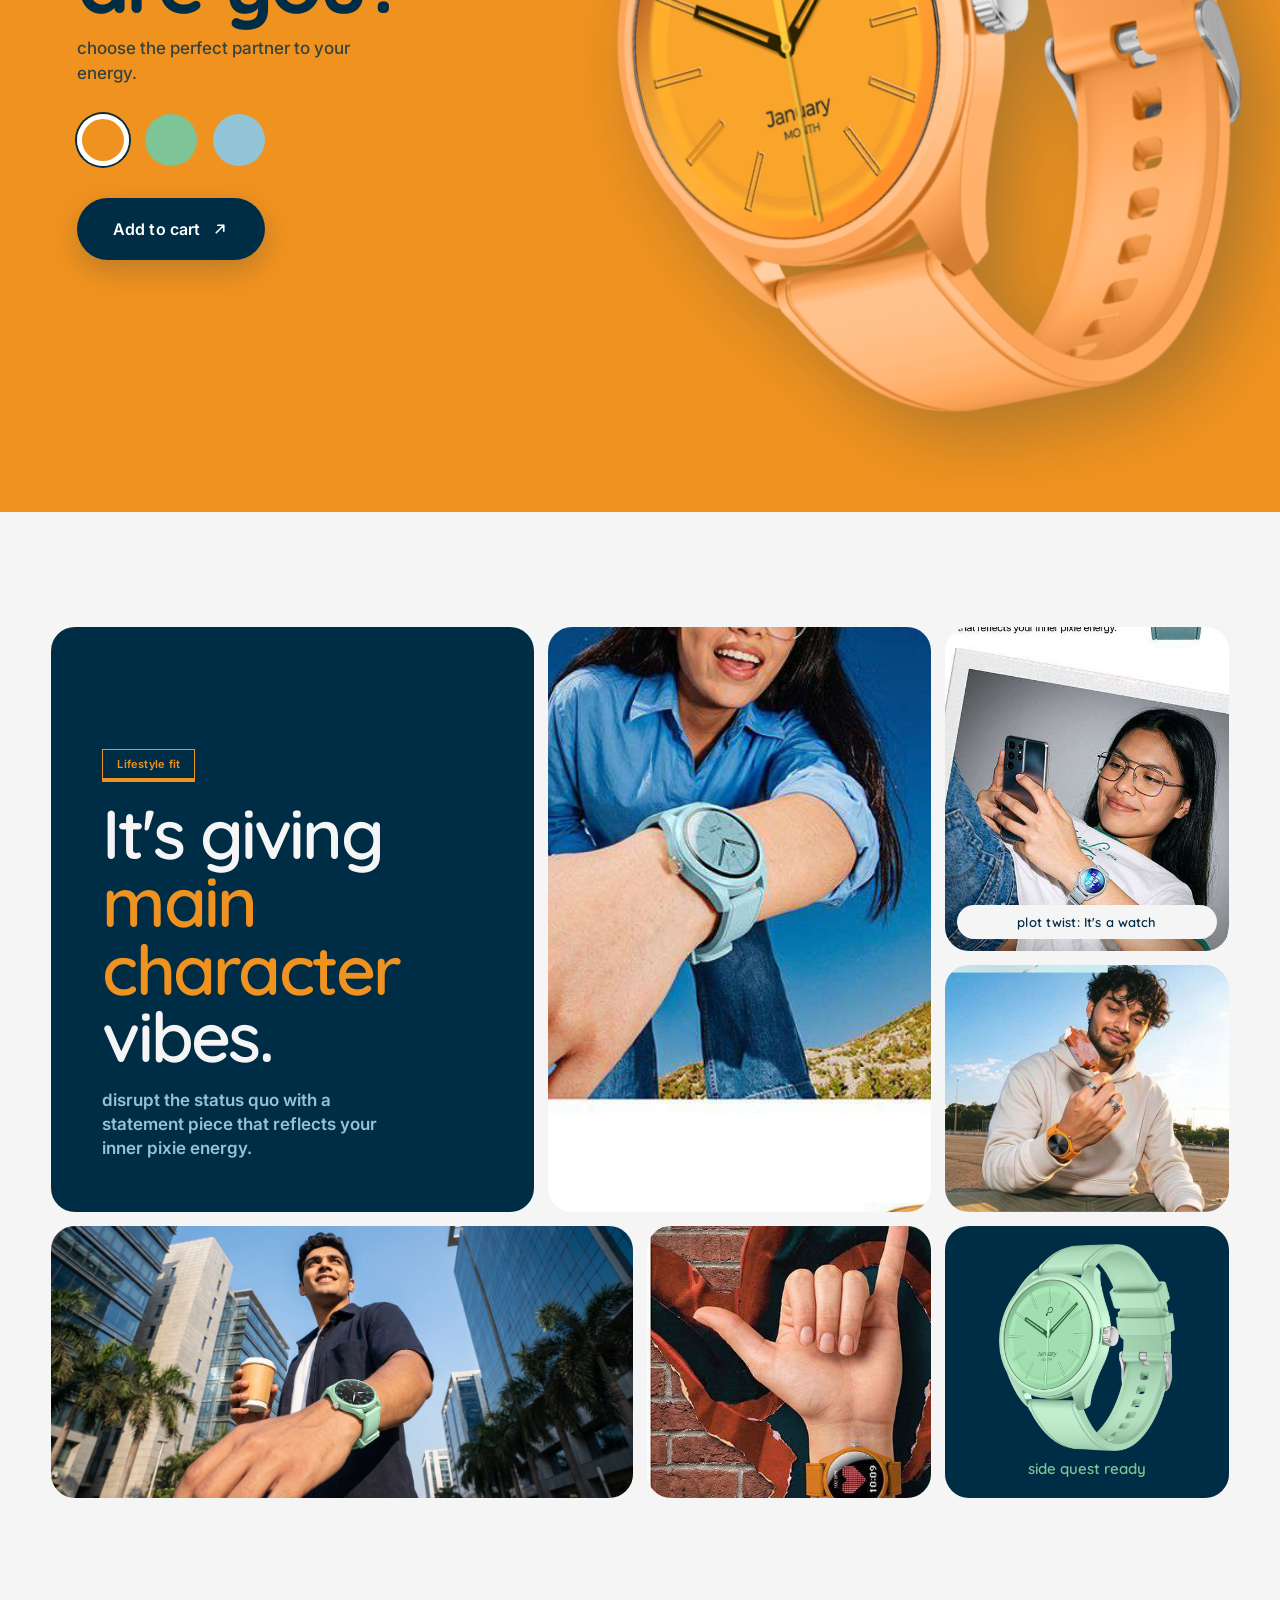
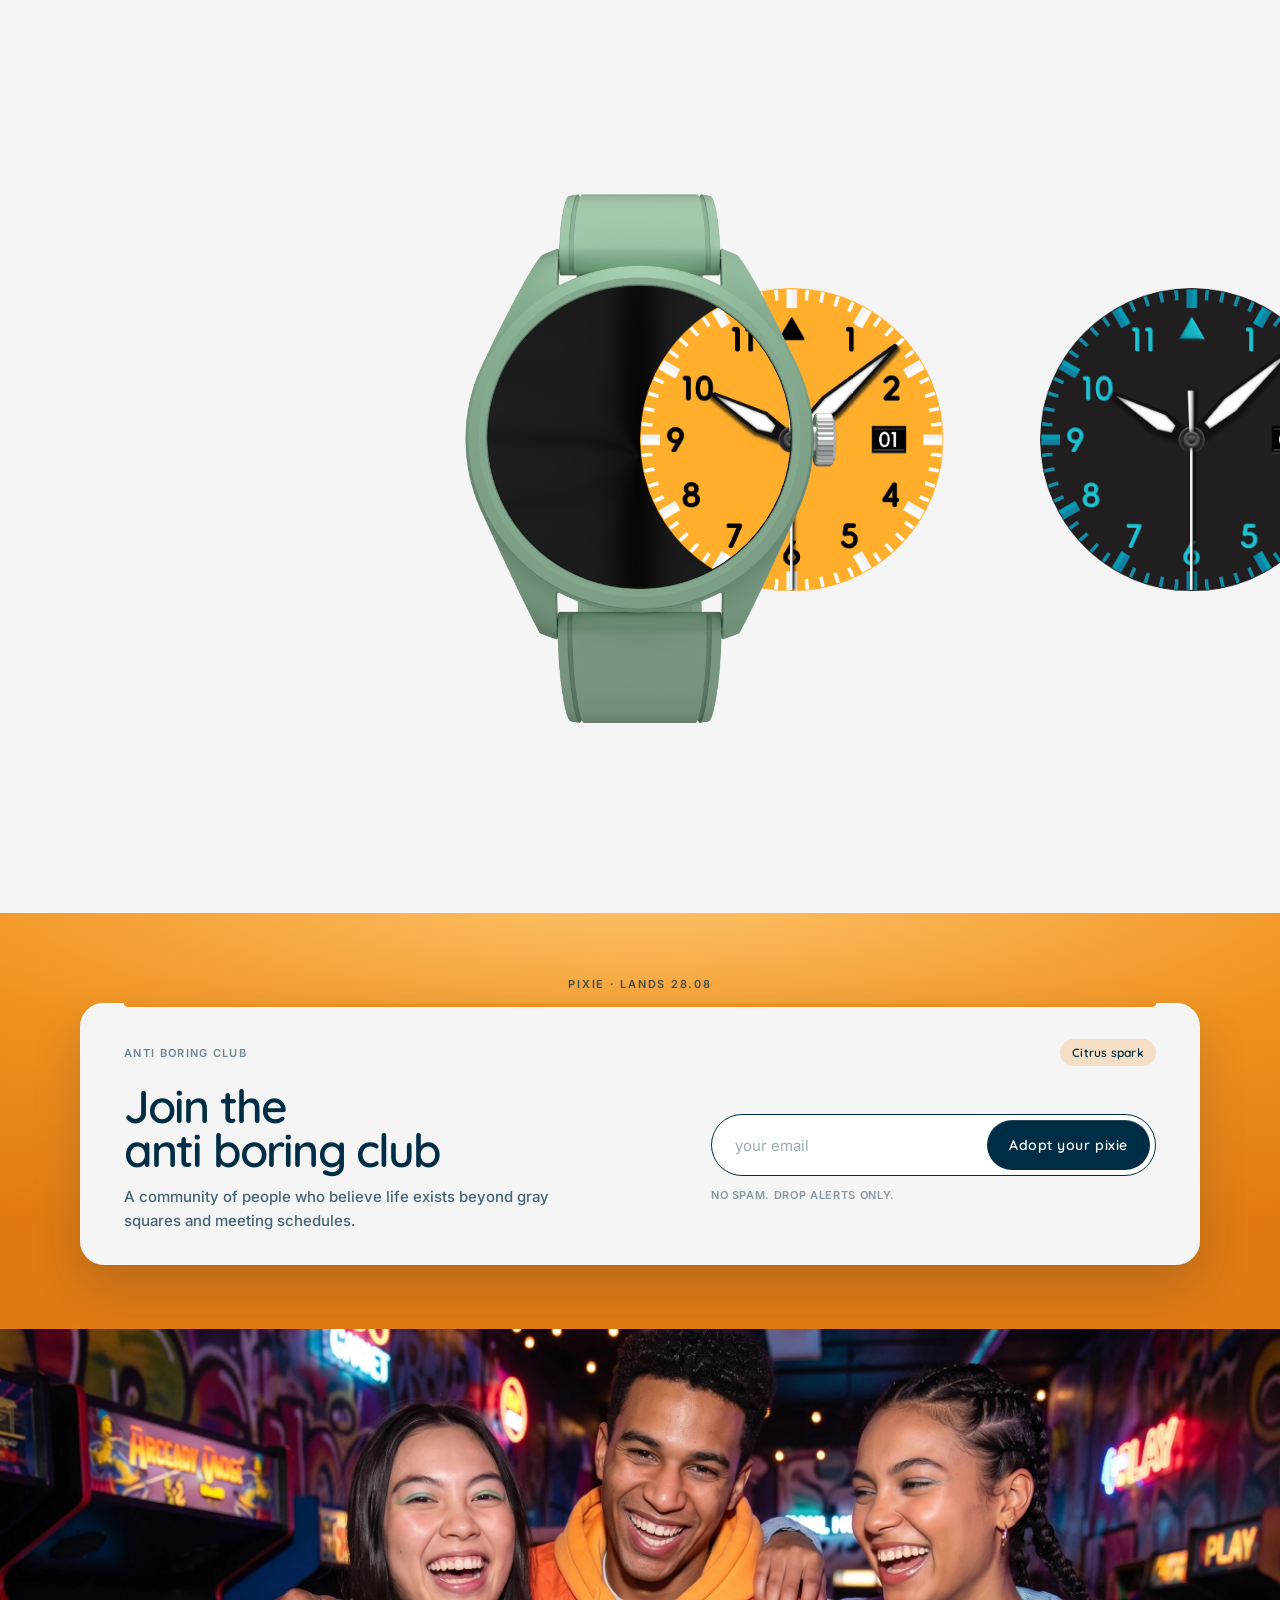
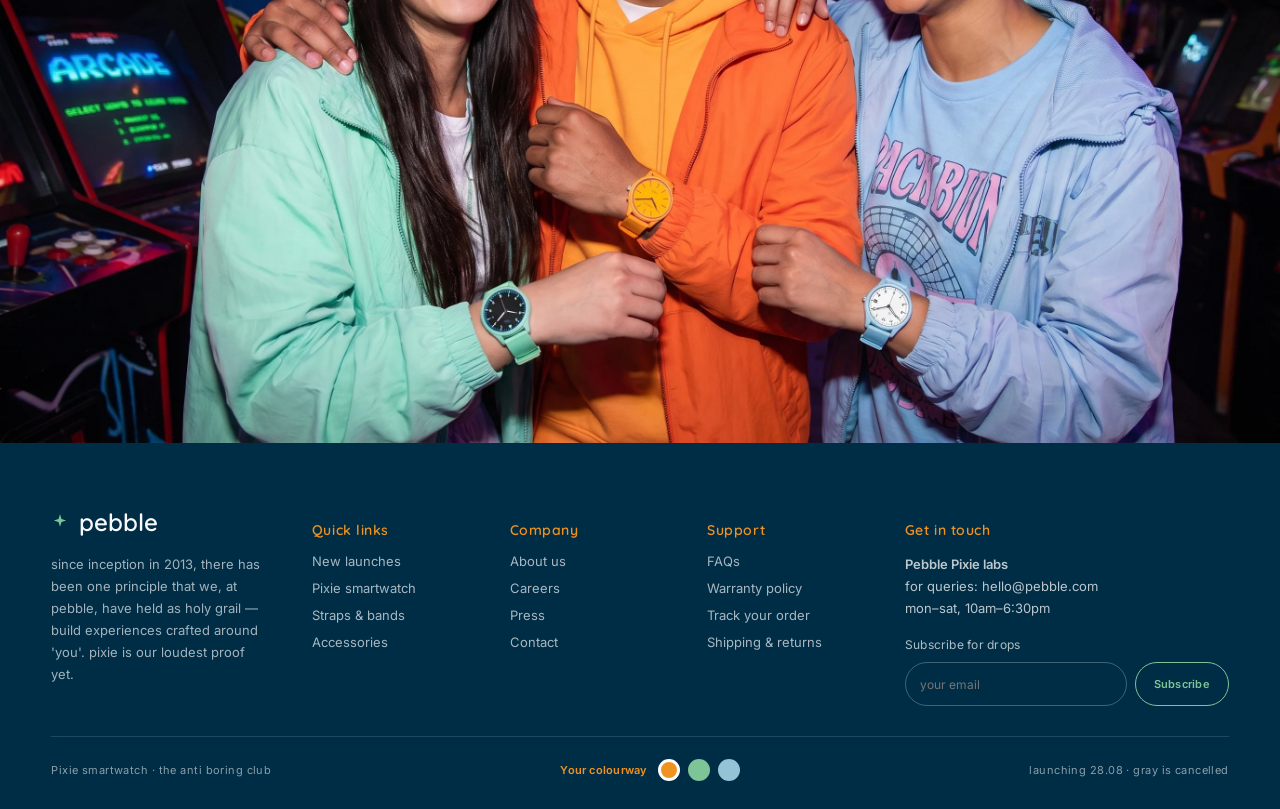
==== commit d1752636: "atc section ui update" ====
--- a/index.html
+++ b/index.html
@@ -49,7 +49,10 @@
     </div>
     <div class="hero-copy">
       <h1>Welcome to the anti-boring club</h1>
-      <a href="#quiz" class="btn btn-primary btn-lg hero-cta">Take the vibe check →</a>
+      <div class="hero-cta-group">
+        <a href="#quiz" class="btn btn-primary btn-lg hero-cta">Take the vibe check →</a>
+        <a href="#atc" class="btn btn-secondary btn-lg hero-cta">Adopt a Pixie →</a>
+      </div>
     </div>
   </section>
 
@@ -145,7 +148,6 @@
 
   <section id="features" class="feature-reel feature-display" data-feature="display" aria-labelledby="feature-reel-title">
     <div class="feature-reel-heading">
-      <p class="eyebrow">On the wrist</p>
       <h2 id="feature-reel-title">Features,<br>in motion.</h2>
       <p class="feature-reel-sub">Dome, crown, body, chat. Scroll and the hardware keeps up.</p>
     </div>
@@ -179,8 +181,6 @@
         </div>
         <div class="feature-stage-layer crown-layer" data-layer="crown">
           <video data-haptic-vid src="assets/hapticvideo.mp4" poster="assets/crown-mint-quote.jpg" muted playsinline loop preload="metadata" aria-label="Pixie haptic crown in motion"></video>
-          <span class="crown-ripple ripple-one" aria-hidden="true"></span>
-          <span class="crown-ripple ripple-two" aria-hidden="true"></span>
           <div class="crown-ticks" aria-hidden="true"><i></i><i></i><i></i><i></i><i></i><i></i></div>
         </div>
         <div class="feature-stage-layer health-layer" data-layer="health">
@@ -228,8 +228,6 @@
           <div class="feature-chapter-visual">
             <div class="feature-stage-layer crown-layer active" data-layer="crown">
               <video data-haptic-vid src="assets/hapticvideo.mp4" poster="assets/crown-mint-quote.jpg" muted playsinline loop preload="metadata" aria-hidden="true"></video>
-              <span class="crown-ripple ripple-one" aria-hidden="true"></span>
-              <span class="crown-ripple ripple-two" aria-hidden="true"></span>
               <div class="crown-ticks" aria-hidden="true"><i></i><i></i><i></i><i></i><i></i><i></i></div>
             </div>
             <div class="feature-stage-index"><span>02</span><i></i><span>04</span></div>
@@ -305,20 +303,26 @@
     </div>
   </section>
 
-  <section id="personas">
-    <h2>Which pixie are you?</h2>
-    <p class="personas-sub">choose the perfect partner to your energy.</p>
-    <div class="swatch-row" id="swatchRow"></div>
-    <div class="swatch-name-wrap">
-      <div class="swatch-name-row" id="swatchNameRow">
-        <span class="persona-mark" id="swatchMark"></span><span id="swatchName"></span>
-      </div>
-    </div>
-    <img id="swatchImg" alt="Selected Pixie colourway">
-    <button type="button" class="personas-atc" id="personasAtc">
-      <svg width="18" height="18" viewBox="0 0 24 24" fill="none" stroke="currentColor" stroke-width="1.7" stroke-linecap="round" stroke-linejoin="round" aria-hidden="true"><path d="M6 8h12l-1 12H7L6 8z"/><path d="M9 8V7a3 3 0 0 1 6 0v1"/></svg>
-      <span id="personasAtcLabel">Add to cart</span>
-    </button>
+  <section id="personas" data-pixie="citrus">
+    <div class="personas-copy">
+      <h2>Which pixie are you?</h2>
+      <p class="personas-sub">choose the perfect partner to your energy.</p>
+      <div class="swatch-row" id="swatchRow"></div>
+      <div class="swatch-name-wrap" hidden>
+        <div class="swatch-name-row" id="swatchNameRow">
+          <span class="persona-mark" id="swatchMark"></span><span id="swatchName"></span>
+        </div>
+      </div>
+      <div class="personas-atc-wrap" id="atc">
+        <button type="button" class="personas-atc" id="personasAtc">
+          <span id="personasAtcLabel">Add to cart</span>
+          <svg width="18" height="18" viewBox="0 0 24 24" fill="none" stroke="currentColor" stroke-width="2.2" stroke-linecap="round" stroke-linejoin="round" aria-hidden="true"><path d="M7 17L17 7M9 7h8v8"/></svg>
+        </button>
+      </div>
+    </div>
+    <div class="personas-product">
+      <img id="swatchImg" alt="Selected Pixie colourway">
+    </div>
   </section>
 
   <section id="lifestyle" class="lifestyle" aria-labelledby="lifestyle-title">
--- a/style.css
+++ b/style.css
@@ -1,4 +1,4 @@
-@import url('https://fonts.googleapis.com/css2?family=Caveat:wght@500;600;700&family=Quicksand:wght@500;600&family=Inter:ital,wght@0,300;0,400;0,500;0,600;1,400&display=swap');
+@import url('https://fonts.googleapis.com/css2?family=Caveat:wght@500;600;700&family=Quicksand:wght@500;600;700&family=Inter:ital,wght@0,300;0,400;0,500;0,600;1,400&display=swap');
 
 :root{
   --color-white:#ffffff; --color-off-white:#fafafa; --color-paper:#f5f5f5; --color-grey-20:#e4e4e4; --color-grey-40:#cccccc; --color-grey-70:#919291;
@@ -60,15 +60,8 @@
 section{ padding:56px 16px; }
 .eyebrow{ display:inline-block; padding:7px 14px; border:1.5px solid var(--color-ink); border-bottom-width:4px; font-size:11px; font-weight:600; letter-spacing:.02em; }
 h1,h2{ font-family:var(--font-display); font-weight:600; margin:0; }
-#quiz, #features, #personas, #club, #faces, #straps, #hero, #lifestyle{ scroll-margin-top: 64px; }
+#quiz, #features, #personas, #club, #faces, #straps, #hero, #lifestyle, #atc{ scroll-margin-top: 64px; }
 #personas, #club, #faces, footer{ position:relative; z-index:10; }
-#personas{
-  background:
-    radial-gradient(50% 45% at 12% 12%, var(--color-citrus-tint) 0%, transparent 70%),
-    radial-gradient(50% 45% at 88% 12%, var(--color-mint-tint) 0%, transparent 70%),
-    radial-gradient(60% 50% at 50% 100%, var(--color-daydream-tint) 0%, transparent 70%),
-    var(--color-paper);
-}
 
 #hero{
   position:relative;
@@ -183,19 +176,35 @@
 #hero.is-plate .hero-stage,
 #hero.is-plate .hero-copy{ opacity:1; }
 #hero h1{
-  max-width:16ch;
+  max-width:none;
+  width:100%;
   margin:0 auto;
-  font-size:clamp(28px,8.4vw,40px);
+  font-size:clamp(15px,4.85vw,40px);
   line-height:1.08;
-  letter-spacing:-.03em;
+  letter-spacing:-.04em;
+  white-space:nowrap;
+  overflow-wrap:normal;
+  word-break:keep-all;
   text-transform:none;
   color:var(--color-ink);
 }
+.hero-cta-group{
+  display:flex;
+  flex-wrap:wrap;
+  align-items:center;
+  justify-content:center;
+  gap:10px 12px;
+  margin-top:16px;
+}
 .hero-cta{
-  margin-top:16px;
+  margin:0;
   font-weight:600;
   padding:14px 22px;
   font-size:13px;
+}
+.hero-cta-group .btn-secondary:hover,
+.hero-cta-group .btn-secondary:focus-visible{
+  color:var(--color-ink);
 }
 
 @media (prefers-reduced-motion: reduce){
@@ -206,15 +215,39 @@
   #hero.is-intro .hero-copy{ opacity:1; }
 }
 
-#quiz{ background:var(--color-paper); position:relative; overflow:hidden; }
+#quiz{
+  padding:0;
+  background:var(--color-ink);
+  position:relative;
+  overflow:hidden;
+}
+#quiz:has(#panelQuiz.active),
+#quiz:has(#panelCalc.active){
+  padding:28px 16px 48px;
+  background:var(--color-paper);
+}
 #quiz:has(#panelReveal.active){ padding:0; background:var(--color-ink); }
 .flash-overlay{ position:fixed; inset:0; z-index:200; background:#fff; pointer-events:none; opacity:0; }
 .flash-overlay.on{ animation:instaxFlash .5s ease-out forwards; }
 .quiz-panel{ display:none; }
 .quiz-panel.active{ display:block; }
-.quiz-intro{ position:relative; max-width:1400px; margin:0 auto; text-align:center; padding:48px 16px; border-radius:var(--radius-md); background:var(--color-ink); color:var(--color-white); overflow:hidden; }
+.quiz-intro{
+  position:relative;
+  max-width:none;
+  margin:0;
+  min-height:min(78svh, 820px);
+  display:flex;
+  align-items:center;
+  justify-content:center;
+  text-align:center;
+  padding:clamp(64px,14vh,120px) 20px;
+  border-radius:0;
+  background:var(--color-ink);
+  color:var(--color-white);
+  overflow:hidden;
+}
 .quiz-intro .glow{ position:absolute; inset:-24px; background:radial-gradient(circle at 30% 20%, var(--color-citrus) 0%, transparent 32%), radial-gradient(circle at 75% 70%, var(--color-mint) 0%, transparent 30%), radial-gradient(circle at 55% 15%, var(--color-daydream) 0%, transparent 28%); opacity:.5; filter:blur(2px); }
-.quiz-intro .inner{ position:relative; }
+.quiz-intro .inner{ position:relative; width:min(720px,100%); }
 .quiz-cta{ margin-top:30px; padding:16px 28px; min-height:48px; border:none; border-radius:100px; background:var(--color-white); color:var(--color-ink); font-family:var(--font-body); font-weight:600; font-size:14px; letter-spacing:.02em; cursor:pointer; animation:ctaPulse 2.2s ease-in-out infinite; transition:transform 380ms var(--ease-spring); }
 .quiz-cta:hover{ transform:scale(1.05); }
 .calc-box{ max-width:640px; margin:0 auto; text-align:center; padding:clamp(60px,9cqw,100px) 20px; border-radius:var(--radius-md); background:var(--color-ink); color:var(--color-white); }
@@ -302,46 +335,126 @@
 
 .persona-mark{ flex:0 0 auto; }
 
-#personas{ text-align:center; }
-#personas h2{ font-size:clamp(32px,9vw,44px); line-height:.98; letter-spacing:-.03em; margin:0; }
-.personas-sub{ margin:14px 0 0; font-size:15px; color:var(--text-muted); }
-.swatch-row{ display:flex; flex-wrap:wrap; justify-content:center; gap:14px; margin-top:26px; }
-.swatch-name-wrap{ display:flex; flex-wrap:wrap; gap:8px; justify-content:center; margin-top:18px; }
-.swatch-name-row{ display:flex; align-items:center; gap:12px; font-family:var(--font-display); font-weight:600; font-size:clamp(22px,6vw,32px); }
-#swatchImg{ width:min(280px,78vw); margin:6px auto 0; }
+#personas{
+  display:flex;
+  flex-direction:column;
+  align-items:stretch;
+  gap:8px;
+  overflow:hidden;
+  color:var(--color-ink);
+  background:var(--color-citrus);
+  padding:40px 20px 48px;
+  transition:background-color 500ms var(--ease-out);
+}
+#personas[data-pixie="citrus"]{ background:var(--color-citrus); }
+#personas[data-pixie="mint"]{ background:var(--color-mint); }
+#personas[data-pixie="daydream"]{ background:var(--color-daydream); }
+.personas-copy{
+  display:contents;
+}
+#personas h2{
+  font-size:clamp(36px,11vw,52px);
+  font-weight:700;
+  line-height:.92;
+  letter-spacing:-.045em;
+  margin:0;
+  max-width:9ch;
+}
+.personas-sub{
+  margin:12px 0 0;
+  max-width:28ch;
+  font-size:15px;
+  font-weight:500;
+  line-height:1.45;
+  color:rgba(0,45,70,.78);
+}
+.swatch-row{
+  display:flex;
+  flex-wrap:wrap;
+  justify-content:flex-start;
+  gap:14px;
+  margin-top:22px;
+}
+.swatch-row .swatch-dot{
+  appearance:none;
+  -webkit-appearance:none;
+  width:44px;
+  height:44px;
+  padding:0;
+  border:none;
+  border-radius:50%;
+  cursor:pointer;
+  flex:0 0 auto;
+  box-shadow:0 0 0 2px transparent;
+  transition:box-shadow 180ms var(--ease-out), transform 180ms var(--ease-spring);
+}
+.swatch-row .swatch-dot.is-selected{
+  box-shadow:
+    inset 0 0 0 4px var(--color-white),
+    0 0 0 2px var(--color-ink);
+}
+.swatch-row .swatch-dot:hover{ transform:scale(1.06); }
+.swatch-row .swatch-dot:focus-visible{
+  outline:2px solid var(--color-ink);
+  outline-offset:4px;
+}
+.personas-product{
+  order:1;
+  display:flex;
+  align-items:center;
+  justify-content:center;
+  min-width:0;
+  min-height:0;
+  margin:4px 0 8px;
+}
+#swatchImg{
+  width:min(320px,86vw);
+  max-width:none;
+  margin:0;
+  object-fit:contain;
+  transform:rotate(-12deg);
+  filter:drop-shadow(18px 28px 36px rgba(0,45,70,.28));
+  pointer-events:none;
+}
+.personas-atc-wrap{
+  order:2;
+  display:flex;
+  justify-content:flex-start;
+  margin-top:4px;
+}
 .personas-atc{
   display:inline-flex;
   align-items:center;
   justify-content:center;
   gap:10px;
-  width:min(280px,78vw);
+  width:auto;
+  min-width:min(280px,78vw);
   min-height:56px;
-  margin:22px auto 0;
-  padding:16px 32px;
-  border:1px solid rgba(255,255,255,.14);
+  margin:0;
+  padding:16px 28px;
+  border:none;
   border-radius:var(--radius-pill);
-  background:
-    linear-gradient(180deg, rgba(255,255,255,.18) 0%, rgba(255,255,255,0) 38%),
-    var(--color-ink);
+  background:var(--color-ink);
   color:var(--color-white);
-  font-family:var(--font-display);
+  font-family:var(--font-body);
   font-weight:600;
   font-size:15px;
-  letter-spacing:.06em;
+  letter-spacing:.01em;
   cursor:pointer;
-  box-shadow:
-    inset 0 1px 0 rgba(255,255,255,.22),
-    0 10px 28px rgba(0,45,70,.24);
+  box-shadow:0 10px 28px rgba(0,45,70,.22);
   transition:transform 280ms var(--ease-spring), box-shadow 280ms;
 }
 .personas-atc:hover{
   transform:translateY(-2px);
-  box-shadow:
-    inset 0 1px 0 rgba(255,255,255,.28),
-    0 16px 36px rgba(0,45,70,.3);
+  box-shadow:0 16px 36px rgba(0,45,70,.3);
 }
 .personas-atc:active{ transform:translateY(0) scale(.99); }
-.personas-atc svg{ flex:0 0 auto; opacity:.92; }
+.personas-atc svg{ flex:0 0 auto; }
+@media (prefers-reduced-motion: reduce){
+  #personas{ transition:none; }
+  .swatch-row .swatch-dot,
+  .swatch-row .swatch-dot:hover{ transform:none; transition:none; }
+}
 
 .feature-reel{
   --stage-bg: #071525;
@@ -361,15 +474,10 @@
 .feature-reel-heading{
   display: flex;
   flex-direction: column;
-  justify-content: flex-end;
+  justify-content: flex-start;
   min-height: 0;
-  padding: 36px 16px 24px;
+  padding: 22px 16px 20px;
   background: var(--color-paper);
-  color: var(--color-ink);
-}
-.feature-reel-heading .eyebrow{
-  align-self: flex-start;
-  border-color: var(--color-citrus);
   color: var(--color-ink);
 }
 .feature-reel-heading h2{
@@ -377,7 +485,7 @@
   line-height: .96;
   letter-spacing: -.04em;
   font-weight: 600;
-  margin-top: 16px;
+  margin-top: 0;
 }
 .feature-reel-sub{
   margin: 14px 0 0;
@@ -550,19 +658,6 @@
     radial-gradient(circle at 60% 42%, rgba(255,255,255,.12), transparent 34%),
     #11100f;
 }
-.crown-ripple{
-  position: absolute;
-  z-index: 3;
-  top: 24%;
-  right: 10%;
-  aspect-ratio: 1;
-  width: 22%;
-  border: 1px solid #fff;
-  border-radius: 50%;
-  opacity: 0;
-}
-.crown-layer.active .crown-ripple{ animation: 2.2s ease-out infinite hapticPulse; }
-.crown-layer.active .ripple-two{ animation-delay: 1.1s; }
 .crown-ticks{
   position: absolute;
   z-index: 3;
@@ -820,10 +915,6 @@
 .feature-chapters article[data-feature-chapter="health"] li::before{ background: var(--color-mint); }
 .feature-chapters article[data-feature-chapter="smart"] li::before{ background: var(--color-daydream); }
 
-@keyframes hapticPulse{
-  0%{ opacity: .8; transform: scale(.35); }
-  80%, to{ opacity: 0; transform: scale(1.55); }
-}
 @keyframes crownTick{
   0%, to{ opacity: .35; transform: scaleX(.65); }
   50%{ opacity: 1; transform: scaleX(1); }
@@ -847,7 +938,6 @@
     transform: none;
     filter: none;
   }
-  .crown-layer.active .crown-ripple,
   .crown-layer.active .crown-ticks i,
   .health-ring i,
   .smart-layer.active .smart-alert{ animation: none; }
@@ -1244,7 +1334,12 @@
   .hdr-cta{ padding:11px 20px; }
   section{ padding:clamp(72px,9cqw,132px) clamp(16px,4cqw,64px); }
   section.faces-showcase,
-  .feature-reel{ padding:0; }
+  .feature-reel,
+  #quiz{ padding:0; }
+  #quiz:has(#panelQuiz.active),
+  #quiz:has(#panelCalc.active){
+    padding:clamp(40px,6cqw,80px) clamp(16px,4cqw,64px);
+  }
   section.faces-showcase{
     min-height:100svh;
     min-height:100dvh;
@@ -1253,16 +1348,15 @@
   .feature-reel-heading{
     display:grid;
     grid-template-columns:minmax(0,1fr) minmax(280px,400px);
-    align-content:end;
-    gap:20px 8cqw;
+    align-content:start;
+    gap:12px 8cqw;
     min-height:0;
-    padding:clamp(56px,7cqw,96px) clamp(16px,4cqw,64px) 40px;
-  }
-  .feature-reel-heading .eyebrow{ grid-column:1 / -1; }
+    padding:clamp(28px,4cqw,44px) clamp(16px,4cqw,64px) 28px;
+  }
   .feature-reel-heading h2{
     grid-column:1;
     font-size:clamp(52px,6.4cqw,88px);
-    margin-top:18px;
+    margin-top:0;
   }
   .feature-reel-sub{
     grid-column:2;
@@ -1351,12 +1445,16 @@
   }
   .feature-chapters h3{ font-size:clamp(36px,4.2cqw,56px); }
   #hero{ margin-top:-72px; }
-  #hero h1{ font-size:clamp(36px,5.2cqw,56px); }
+  #hero h1{ font-size:clamp(28px,4.6cqw,56px); }
   .hero-intro{ padding:88px clamp(20px,4cqw,64px) 40px; }
   .hero-intro-line{ font-size:clamp(48px,6.4cqw,76px); max-width:12ch; }
   .hero-copy{ padding:clamp(88px,18vh,160px) clamp(20px,4cqw,64px) clamp(28px,4vh,48px); }
-  .hero-cta{ margin-top:18px; padding:15px 26px; font-size:14px; }
-  .quiz-intro{ padding:clamp(48px,8cqw,100px) clamp(20px,4cqw,40px); }
+  .hero-cta-group{ margin-top:18px; gap:12px 14px; }
+  .hero-cta{ padding:15px 26px; font-size:14px; }
+  .quiz-intro{
+    min-height:min(88svh, 920px);
+    padding:clamp(80px,12vh,140px) clamp(20px,4cqw,64px);
+  }
   .quiz-card{ padding:clamp(24px,5cqw,84px); }
   .quiz-q{ font-size:clamp(28px,4.8cqw,64px); }
   .opt-grid{ grid-template-columns:repeat(3,minmax(0,1fr)); gap:14px; margin-top:30px; }
@@ -1374,10 +1472,55 @@
   .reveal-ctas{ flex-direction:row; }
   .reveal-ctas .btn{ width:auto; }
   .card-frame{ width:min(304px,78cqw); }
-  #personas h2{ font-size:clamp(34px,6cqw,74px); }
-  .swatch-name-row{ font-size:clamp(24px,3cqw,36px); }
-  #swatchImg{ width:min(420px,80cqw); margin-top:40px; }
-  .personas-atc{ width:min(420px,80cqw); min-height:62px; padding:18px 40px; font-size:16px; }
+  #personas{
+    display:grid;
+    grid-template-columns:minmax(0,.92fr) minmax(0,1.18fr);
+    align-items:center;
+    column-gap:clamp(24px,5cqw,64px);
+    row-gap:0;
+    min-height:min(88svh,920px);
+    padding:clamp(48px,7cqw,88px) clamp(28px,6cqw,80px);
+  }
+  .personas-copy{
+    display:flex;
+    flex-direction:column;
+    align-items:flex-start;
+    min-width:0;
+    grid-column:1;
+  }
+  .personas-product{
+    order:unset;
+    grid-column:2;
+    grid-row:1;
+    margin:0;
+    justify-self:center;
+  }
+  .personas-atc-wrap{
+    order:unset;
+    margin-top:32px;
+  }
+  #personas h2{
+    font-size:clamp(52px,6.6cqw,92px);
+    max-width:8ch;
+  }
+  .personas-sub{ margin-top:16px; font-size:17px; }
+  .swatch-row{ margin-top:28px; gap:16px; }
+  .swatch-row .swatch-dot{ width:52px; height:52px; }
+  .swatch-row .swatch-dot.is-selected{
+    box-shadow:
+      inset 0 0 0 5px var(--color-white),
+      0 0 0 2px var(--color-ink);
+  }
+  #swatchImg{
+    width:min(640px,48cqw);
+    transform:rotate(-14deg) translateX(4%);
+  }
+  .personas-atc{
+    min-width:0;
+    min-height:62px;
+    padding:18px 36px;
+    font-size:16px;
+  }
   #club{ padding:64px clamp(16px,4cqw,64px); }
   .club-stage{ max-width:min(1120px,100%); gap:12px; }
   .club-plaque{
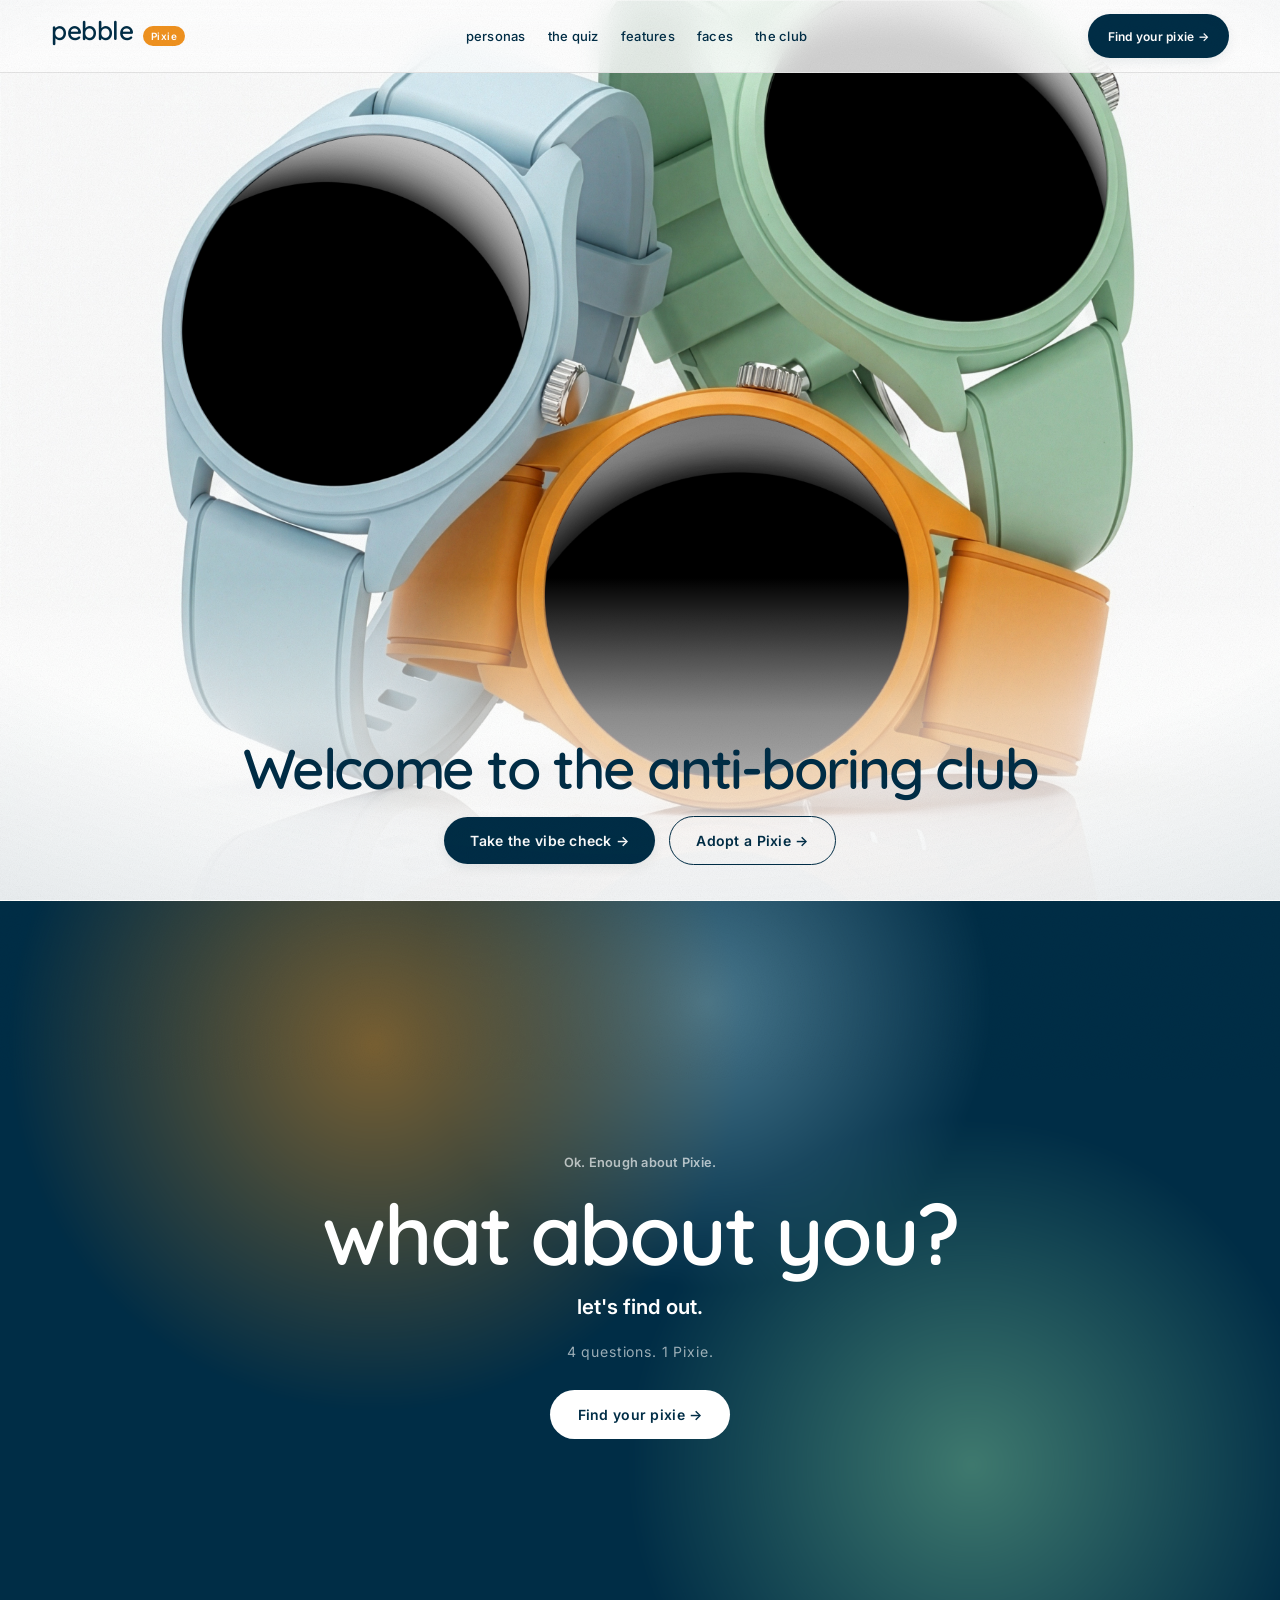
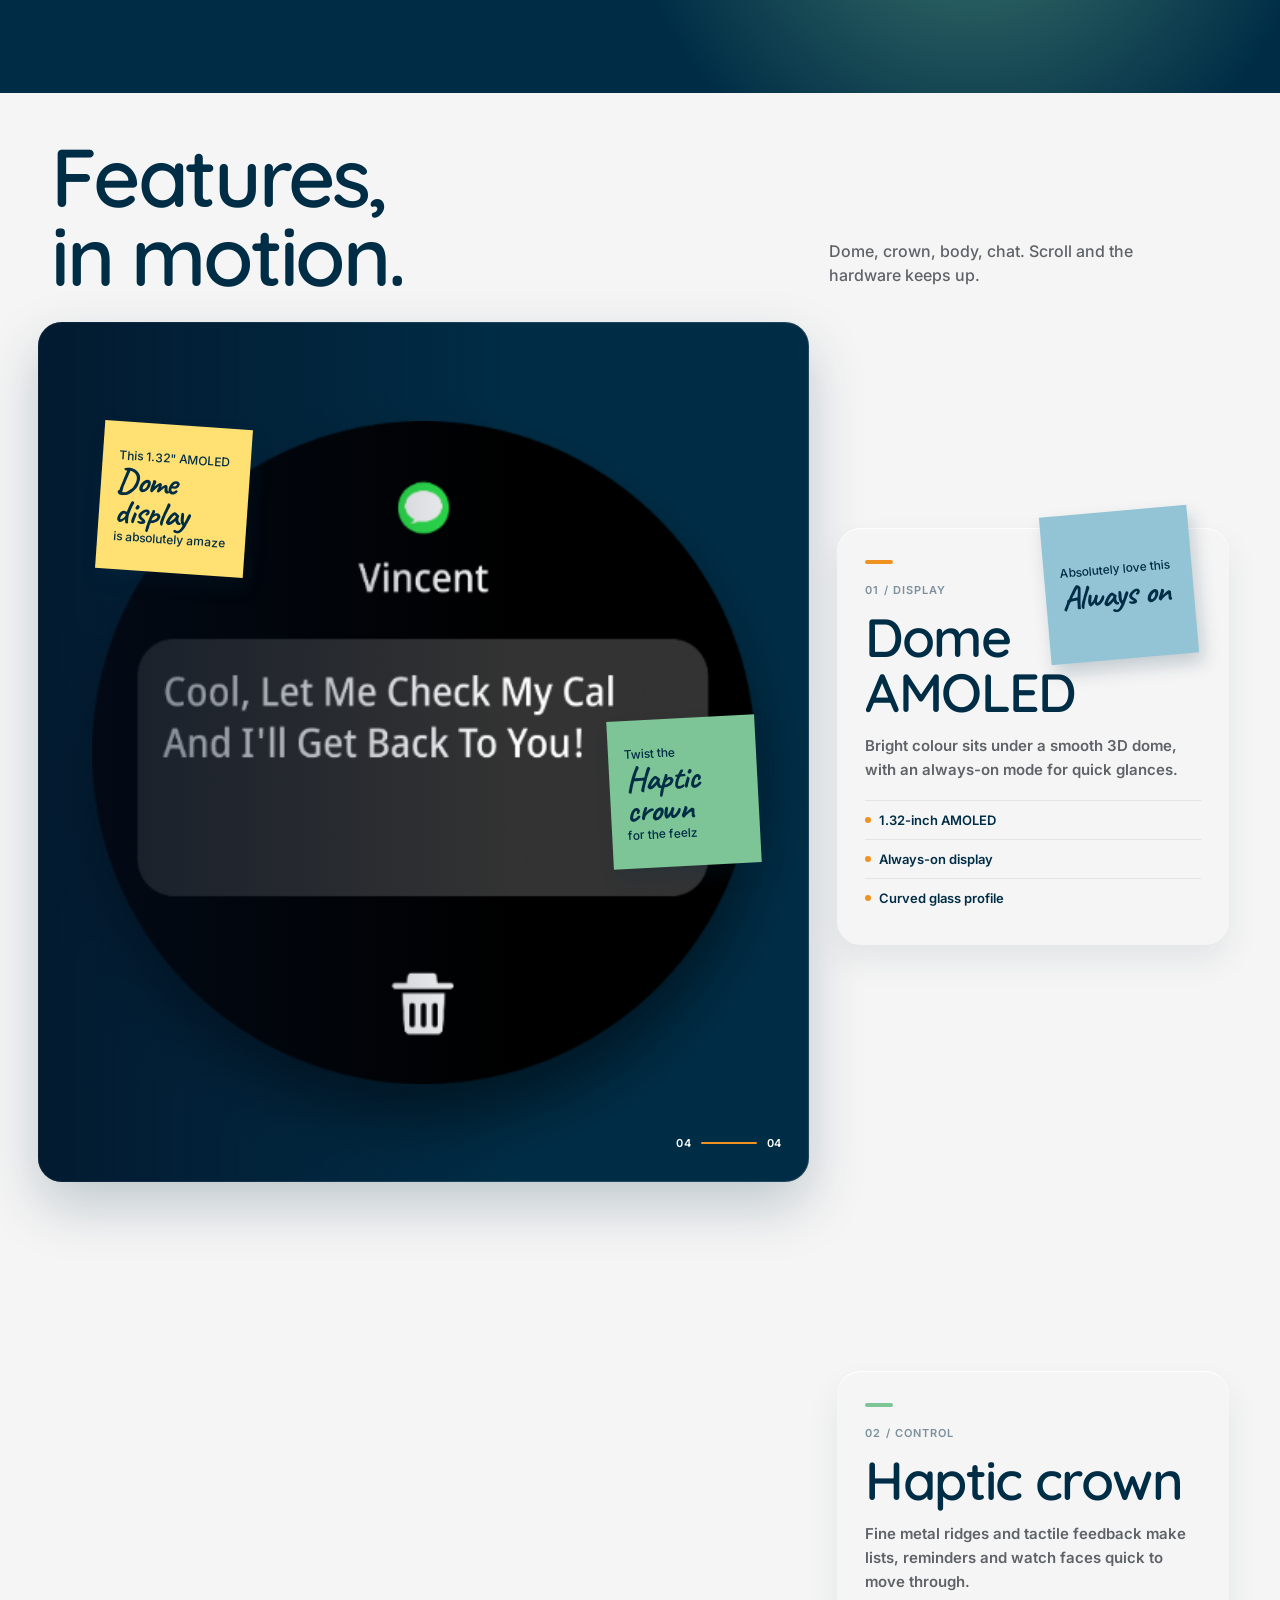
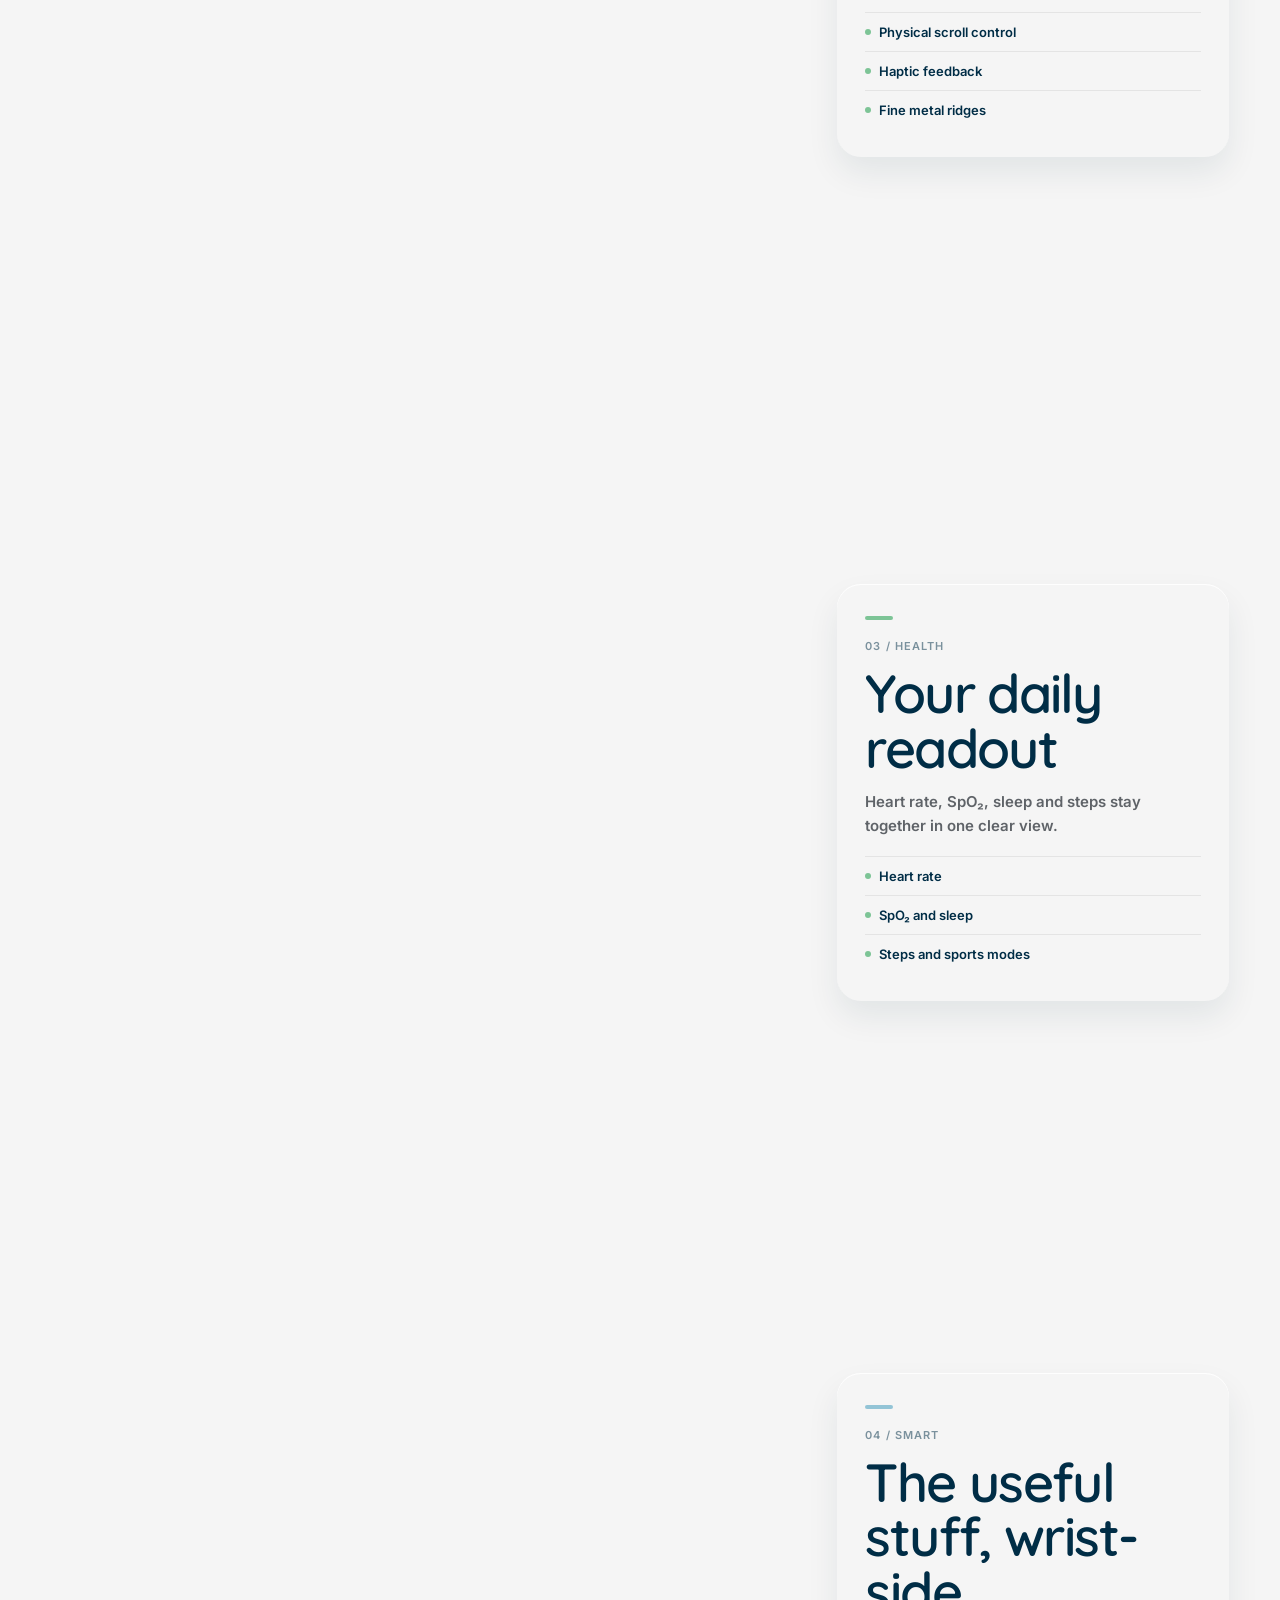
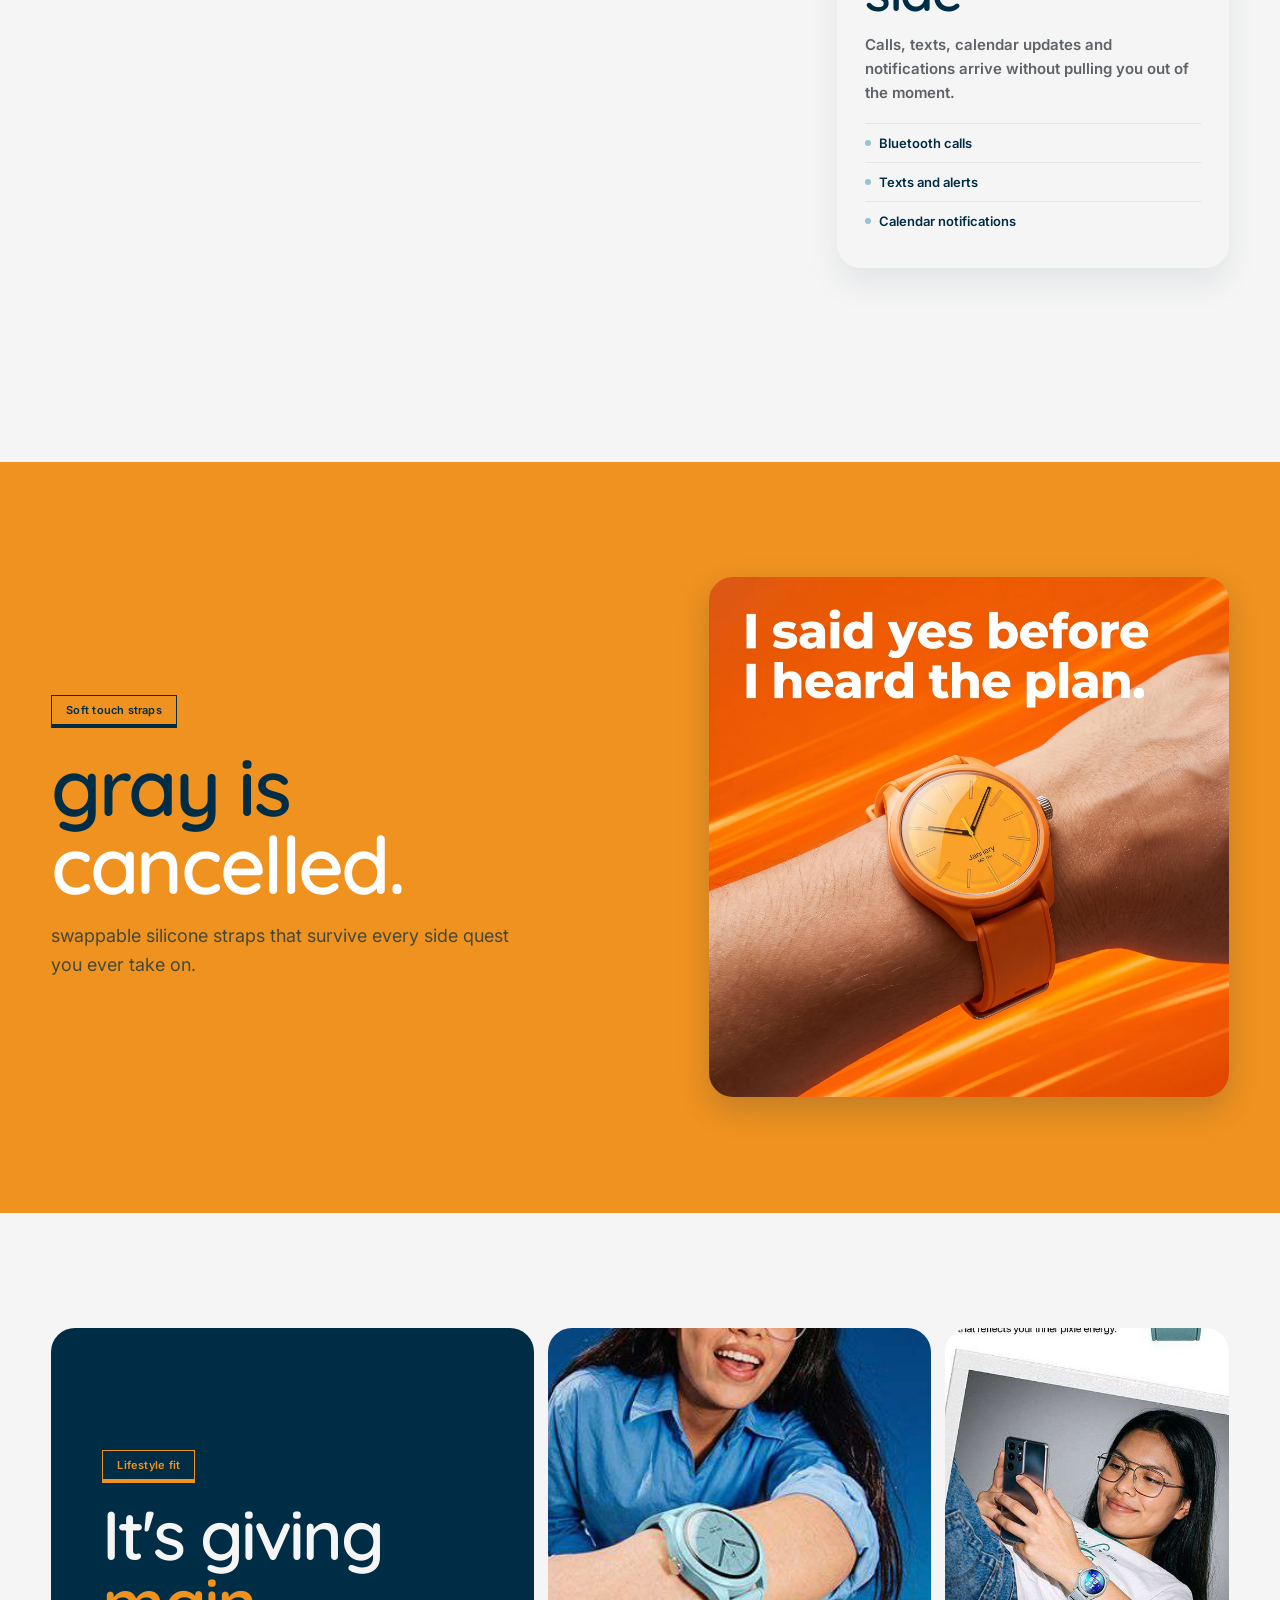
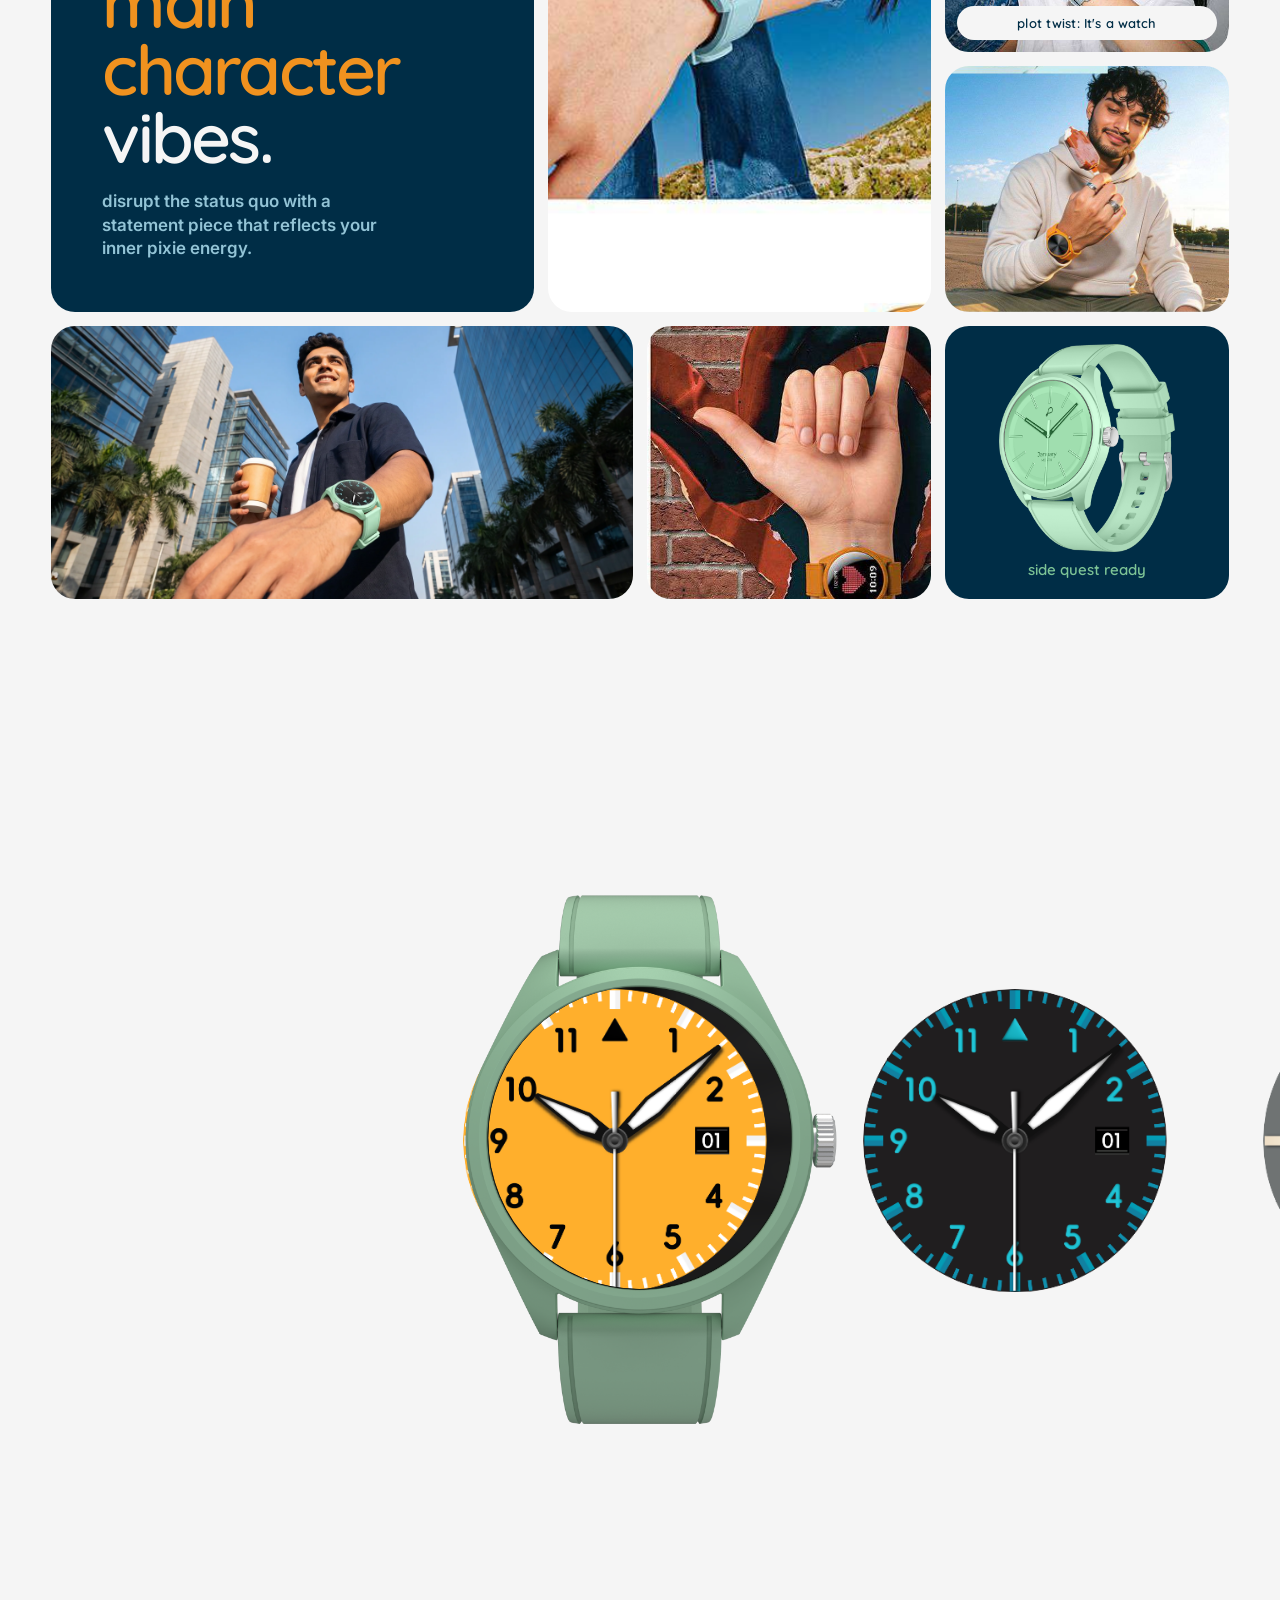
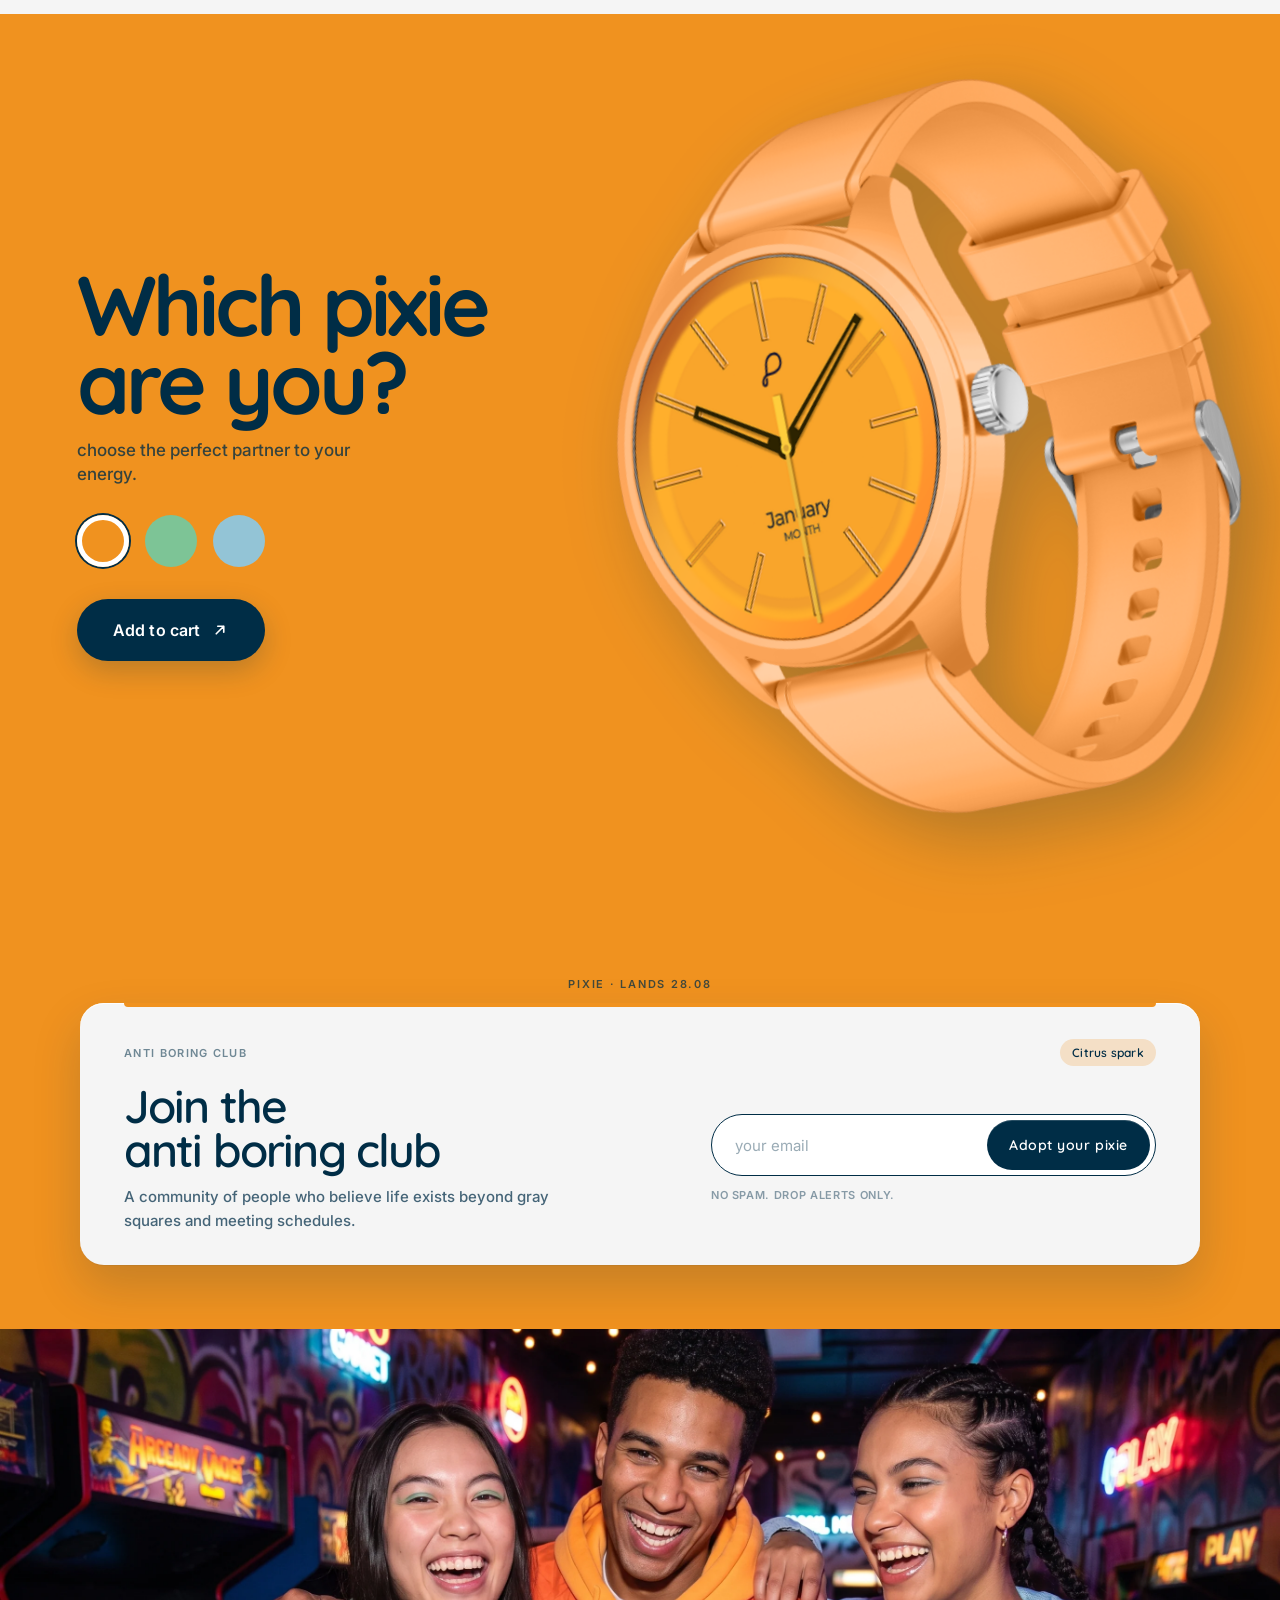
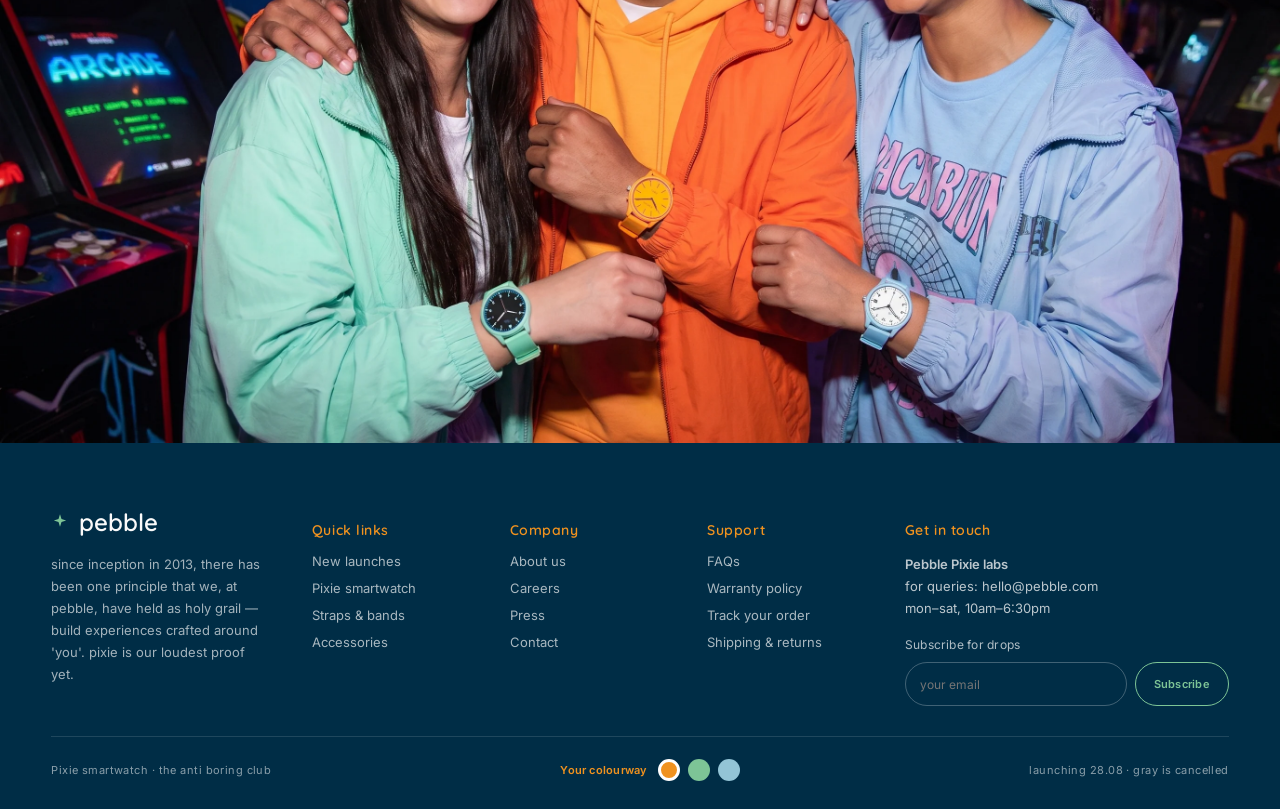
==== commit 40954eea: "atc section move" ====
--- a/index.html
+++ b/index.html
@@ -300,28 +300,6 @@
         <p style="margin:18px 0 0;max-width:460px;font-size:clamp(15px,1.6cqw,18px);line-height:1.6;color:var(--color-ink);opacity:.72">swappable silicone straps that survive every side quest you ever take on.</p>
       </div>
       <img src="assets/strap-citrus-quote.jpg" alt="Pixie Citrus Spark strap on the wrist" style="flex:1 1 420px;width:100%;max-width:520px;aspect-ratio:1/1;object-fit:cover;border-radius:var(--radius-xl);box-shadow:var(--shadow-lg)">
-    </div>
-  </section>
-
-  <section id="personas" data-pixie="citrus">
-    <div class="personas-copy">
-      <h2>Which pixie are you?</h2>
-      <p class="personas-sub">choose the perfect partner to your energy.</p>
-      <div class="swatch-row" id="swatchRow"></div>
-      <div class="swatch-name-wrap" hidden>
-        <div class="swatch-name-row" id="swatchNameRow">
-          <span class="persona-mark" id="swatchMark"></span><span id="swatchName"></span>
-        </div>
-      </div>
-      <div class="personas-atc-wrap" id="atc">
-        <button type="button" class="personas-atc" id="personasAtc">
-          <span id="personasAtcLabel">Add to cart</span>
-          <svg width="18" height="18" viewBox="0 0 24 24" fill="none" stroke="currentColor" stroke-width="2.2" stroke-linecap="round" stroke-linejoin="round" aria-hidden="true"><path d="M7 17L17 7M9 7h8v8"/></svg>
-        </button>
-      </div>
-    </div>
-    <div class="personas-product">
-      <img id="swatchImg" alt="Selected Pixie colourway">
     </div>
   </section>
 
@@ -373,6 +351,28 @@
     </div>
   </section>
 
+  <section id="personas" data-pixie="citrus">
+    <div class="personas-copy">
+      <h2>Which pixie are you?</h2>
+      <p class="personas-sub">choose the perfect partner to your energy.</p>
+      <div class="swatch-row" id="swatchRow"></div>
+      <div class="swatch-name-wrap" hidden>
+        <div class="swatch-name-row" id="swatchNameRow">
+          <span class="persona-mark" id="swatchMark"></span><span id="swatchName"></span>
+        </div>
+      </div>
+      <div class="personas-atc-wrap" id="atc">
+        <button type="button" class="personas-atc" id="personasAtc">
+          <span id="personasAtcLabel">Add to cart</span>
+          <svg width="18" height="18" viewBox="0 0 24 24" fill="none" stroke="currentColor" stroke-width="2.2" stroke-linecap="round" stroke-linejoin="round" aria-hidden="true"><path d="M7 17L17 7M9 7h8v8"/></svg>
+        </button>
+      </div>
+    </div>
+    <div class="personas-product">
+      <img id="swatchImg" alt="Selected Pixie colourway">
+    </div>
+  </section>
+
   <section id="club" data-pixie="citrus">
     <div class="club-stage">
       <p class="club-stamp">Pixie · lands 28.08</p>
--- a/style.css
+++ b/style.css
@@ -190,14 +190,19 @@
 }
 .hero-cta-group{
   display:flex;
-  flex-wrap:wrap;
-  align-items:center;
+  flex-direction:column;
+  flex-wrap:nowrap;
+  align-items:stretch;
   justify-content:center;
   gap:10px 12px;
+  width:100%;
   margin-top:16px;
+  margin-inline:auto;
 }
 .hero-cta{
   margin:0;
+  width:100%;
+  min-width:100%;
   font-weight:600;
   padding:14px 22px;
   font-size:13px;
@@ -335,20 +340,45 @@
 
 .persona-mark{ flex:0 0 auto; }
 
+#personas,
+#club{
+  background-color:var(--color-citrus);
+  background-image:
+    radial-gradient(ellipse 78% 82% at 80% 40%, #ffb347 0%, rgba(240,146,31,0) 56%),
+    linear-gradient(118deg, #c96a12 0%, var(--color-citrus) 48%, #f6a63a 100%);
+  background-attachment:fixed, fixed;
+  transition:background-color 500ms var(--ease-out);
+}
+#personas[data-pixie="citrus"],
+#club[data-pixie="citrus"]{
+  background-color:var(--color-citrus);
+  background-image:
+    radial-gradient(ellipse 78% 82% at 80% 40%, #ffb347 0%, rgba(240,146,31,0) 56%),
+    linear-gradient(118deg, #c96a12 0%, var(--color-citrus) 48%, #f6a63a 100%);
+}
+#personas[data-pixie="mint"],
+#club[data-pixie="mint"]{
+  background-color:var(--color-mint);
+  background-image:
+    radial-gradient(ellipse 78% 82% at 80% 40%, #98dbb0 0%, rgba(125,196,150,0) 56%),
+    linear-gradient(118deg, #3a8a6e 0%, var(--color-mint) 48%, #6dba9a 100%);
+}
+#personas[data-pixie="daydream"],
+#club[data-pixie="daydream"]{
+  background-color:var(--color-daydream);
+  background-image:
+    radial-gradient(ellipse 78% 82% at 80% 40%, #a8d4e4 0%, rgba(147,196,214,0) 56%),
+    linear-gradient(118deg, #4a8aaa 0%, var(--color-daydream) 50%, #7eb8cc 100%);
+}
 #personas{
   display:flex;
   flex-direction:column;
   align-items:stretch;
   gap:8px;
-  overflow:hidden;
+  overflow-x:clip;
   color:var(--color-ink);
-  background:var(--color-citrus);
   padding:40px 20px 48px;
-  transition:background-color 500ms var(--ease-out);
-}
-#personas[data-pixie="citrus"]{ background:var(--color-citrus); }
-#personas[data-pixie="mint"]{ background:var(--color-mint); }
-#personas[data-pixie="daydream"]{ background:var(--color-daydream); }
+}
 .personas-copy{
   display:contents;
 }
@@ -419,7 +449,7 @@
 .personas-atc-wrap{
   order:2;
   display:flex;
-  justify-content:flex-start;
+  justify-content:center;
   margin-top:4px;
 }
 .personas-atc{
@@ -430,7 +460,7 @@
   width:auto;
   min-width:min(280px,78vw);
   min-height:56px;
-  margin:0;
+  margin:0 auto;
   padding:16px 28px;
   border:none;
   border-radius:var(--radius-pill);
@@ -451,7 +481,7 @@
 .personas-atc:active{ transform:translateY(0) scale(.99); }
 .personas-atc svg{ flex:0 0 auto; }
 @media (prefers-reduced-motion: reduce){
-  #personas{ transition:none; }
+  #personas, #club{ transition:none; }
   .swatch-row .swatch-dot,
   .swatch-row .swatch-dot:hover{ transform:none; transition:none; }
 }
@@ -1038,25 +1068,10 @@
   --club-enamel: var(--color-citrus);
   color:var(--color-ink);
   padding:48px 16px 56px;
-  background:
-    radial-gradient(120% 90% at 50% -8%, #ffc56d 0%, var(--color-citrus) 52%, #e07a12 100%);
-  transition:background 500ms var(--ease-out);
-}
-#club[data-pixie="citrus"]{
-  --club-enamel: var(--color-citrus);
-  background:
-    radial-gradient(120% 90% at 50% -8%, #ffc56d 0%, var(--color-citrus) 52%, #e07a12 100%);
-}
-#club[data-pixie="mint"]{
-  --club-enamel: var(--color-mint);
-  background:
-    radial-gradient(120% 90% at 50% -8%, #c5efd4 0%, var(--color-mint) 52%, #4eae78 100%);
-}
-#club[data-pixie="daydream"]{
-  --club-enamel: var(--color-daydream);
-  background:
-    radial-gradient(120% 90% at 50% -8%, #c5e6f2 0%, var(--color-daydream) 52%, #5ea3bd 100%);
-}
+}
+#club[data-pixie="citrus"]{ --club-enamel: var(--color-citrus); }
+#club[data-pixie="mint"]{ --club-enamel: var(--color-mint); }
+#club[data-pixie="daydream"]{ --club-enamel: var(--color-daydream); }
 .club-stage{
   display:flex;
   flex-direction:column;
@@ -1449,8 +1464,20 @@
   .hero-intro{ padding:88px clamp(20px,4cqw,64px) 40px; }
   .hero-intro-line{ font-size:clamp(48px,6.4cqw,76px); max-width:12ch; }
   .hero-copy{ padding:clamp(88px,18vh,160px) clamp(20px,4cqw,64px) clamp(28px,4vh,48px); }
-  .hero-cta-group{ margin-top:18px; gap:12px 14px; }
-  .hero-cta{ padding:15px 26px; font-size:14px; }
+  .hero-cta-group{
+    flex-direction:row;
+    flex-wrap:wrap;
+    align-items:center;
+    width:auto;
+    margin-top:18px;
+    gap:12px 14px;
+  }
+  .hero-cta{
+    width:auto;
+    min-width:0;
+    padding:15px 26px;
+    font-size:14px;
+  }
   .quiz-intro{
     min-height:min(88svh, 920px);
     padding:clamp(80px,12vh,140px) clamp(20px,4cqw,64px);
@@ -1497,6 +1524,7 @@
   }
   .personas-atc-wrap{
     order:unset;
+    justify-content:flex-start;
     margin-top:32px;
   }
   #personas h2{
@@ -1518,6 +1546,7 @@
   .personas-atc{
     min-width:0;
     min-height:62px;
+    margin-inline:0;
     padding:18px 36px;
     font-size:16px;
   }
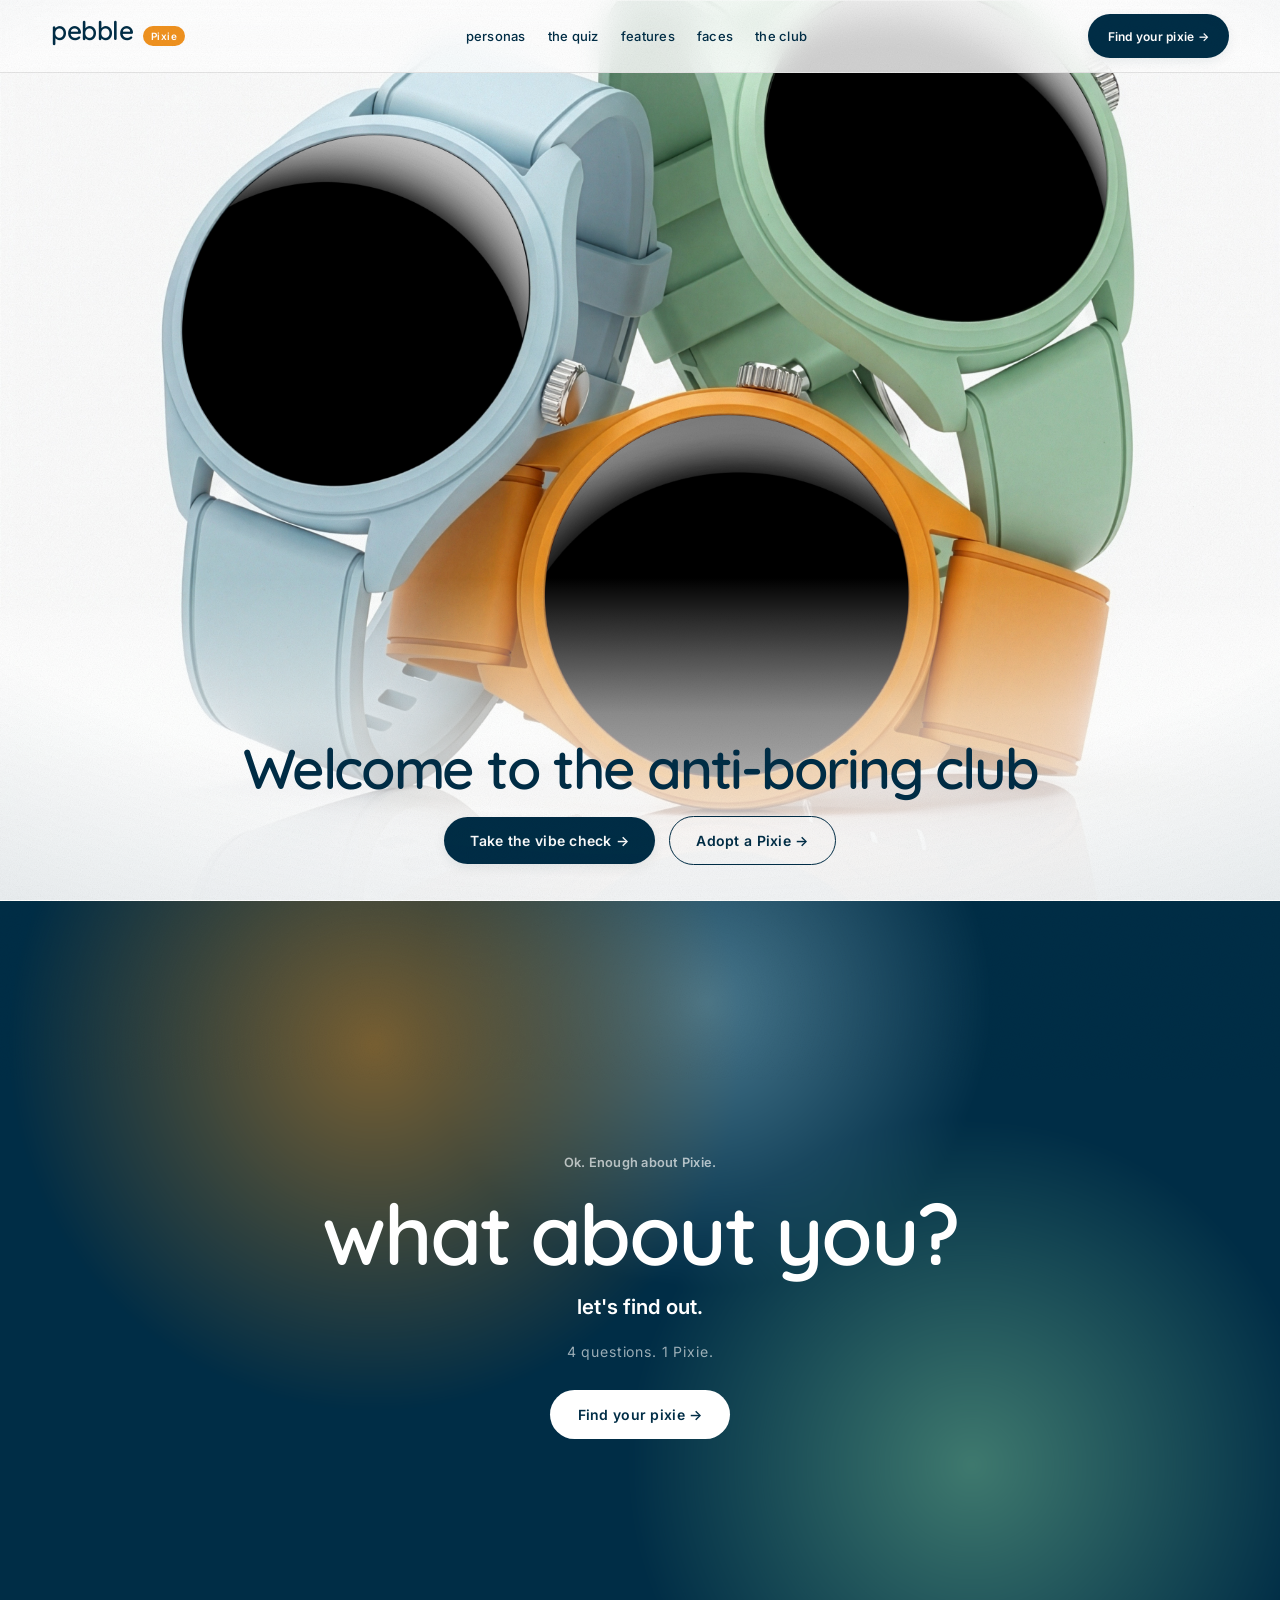
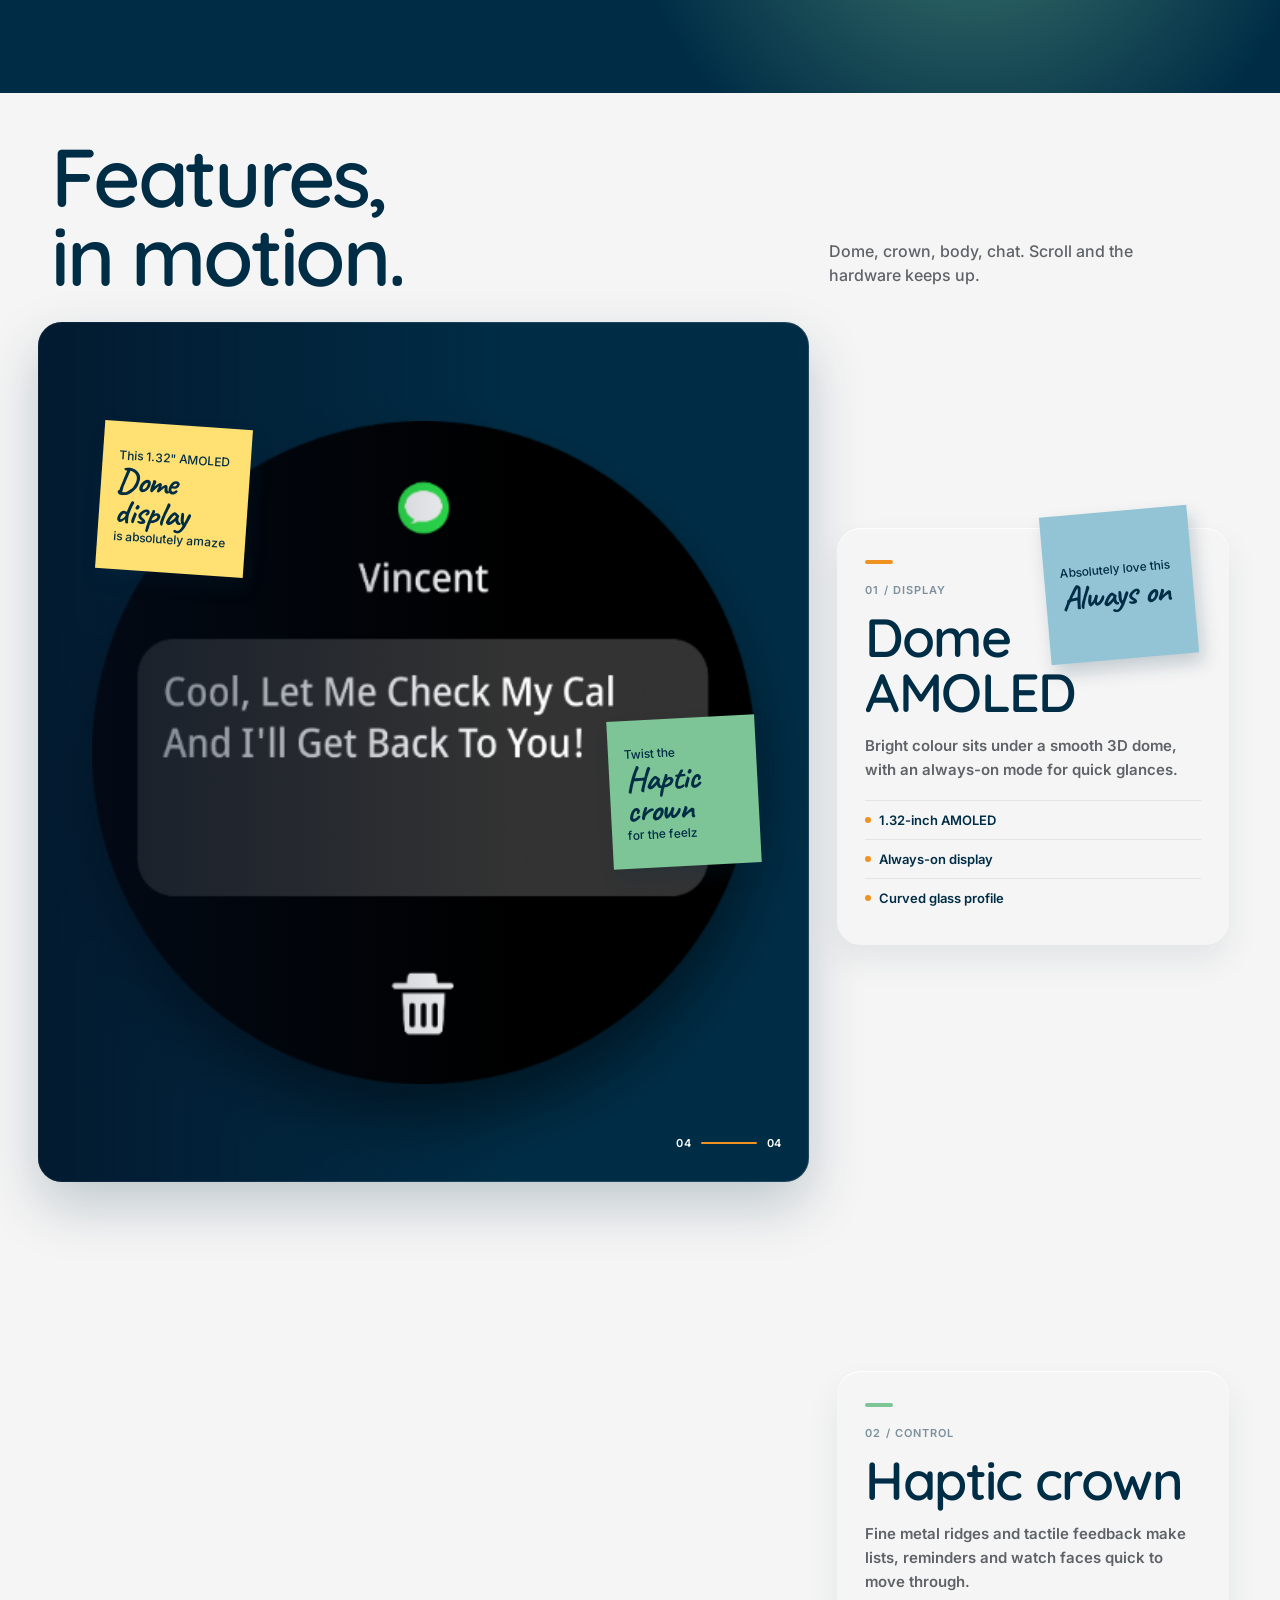
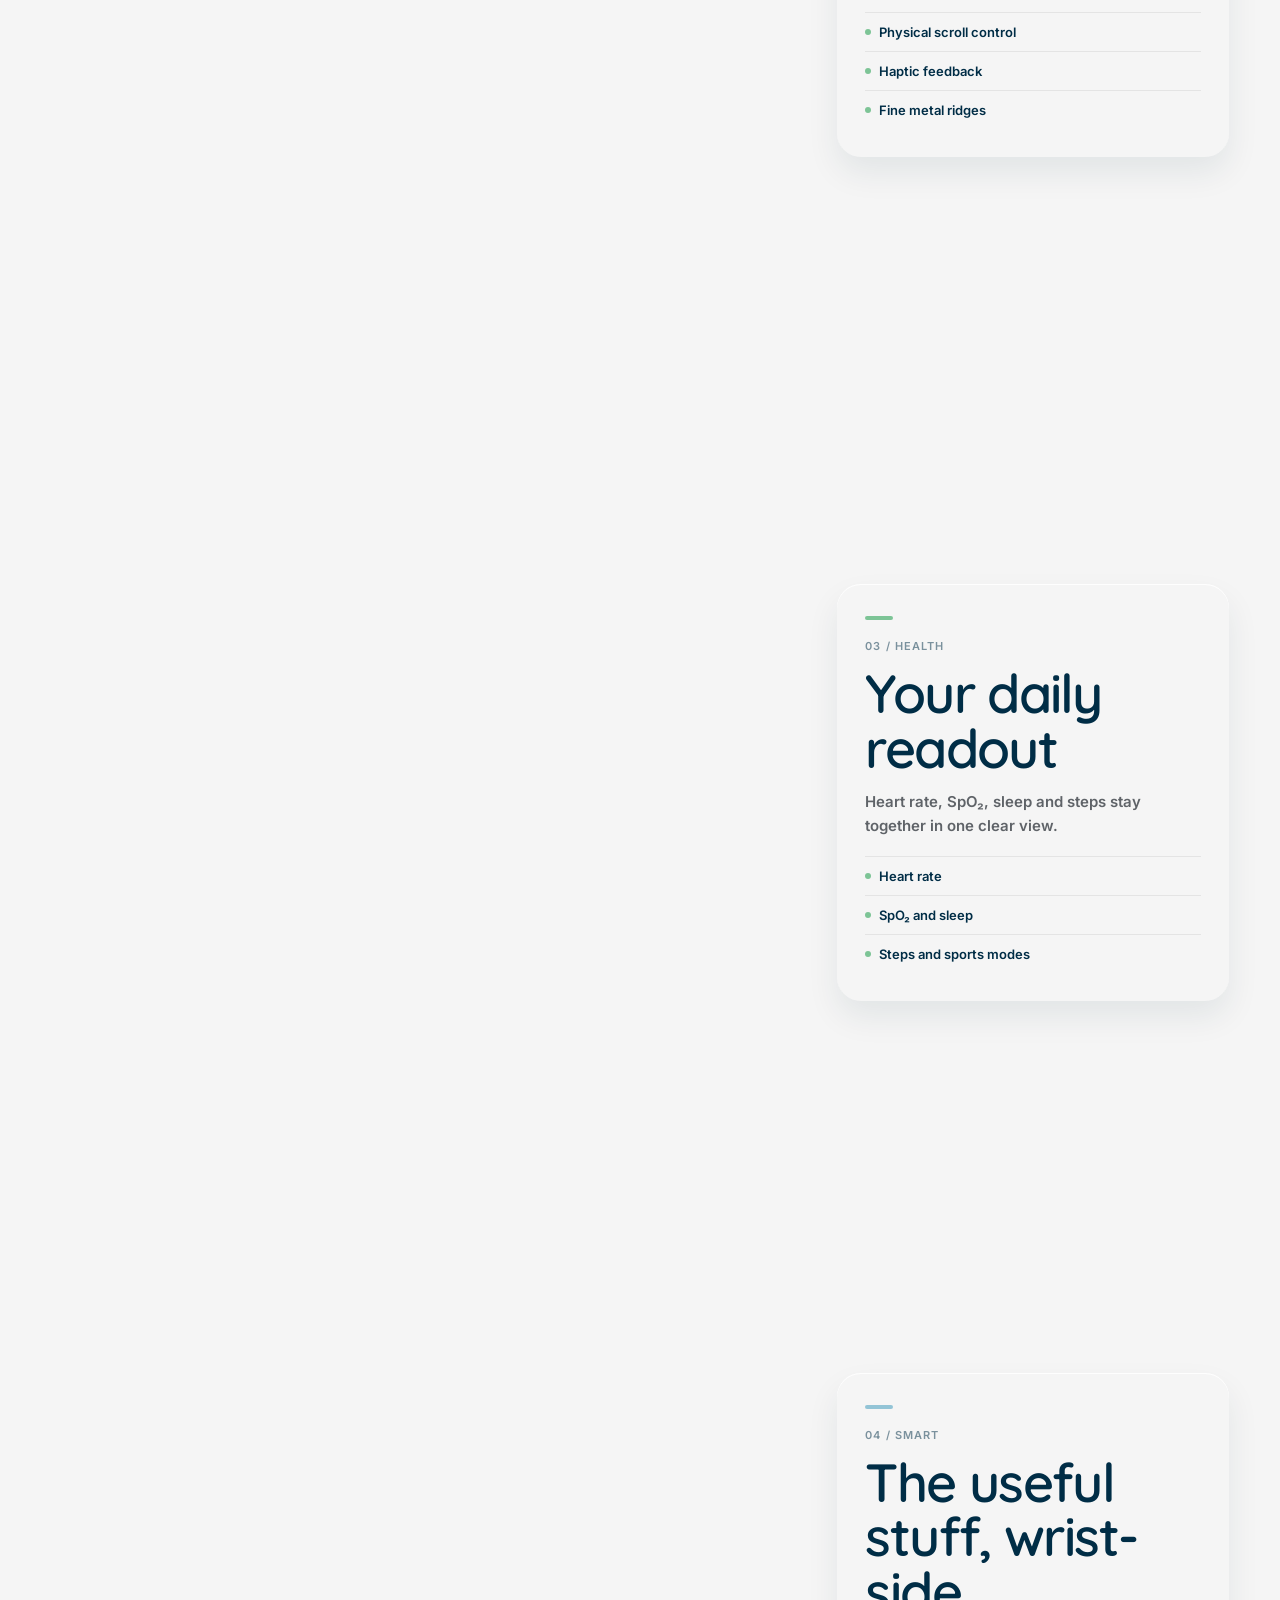
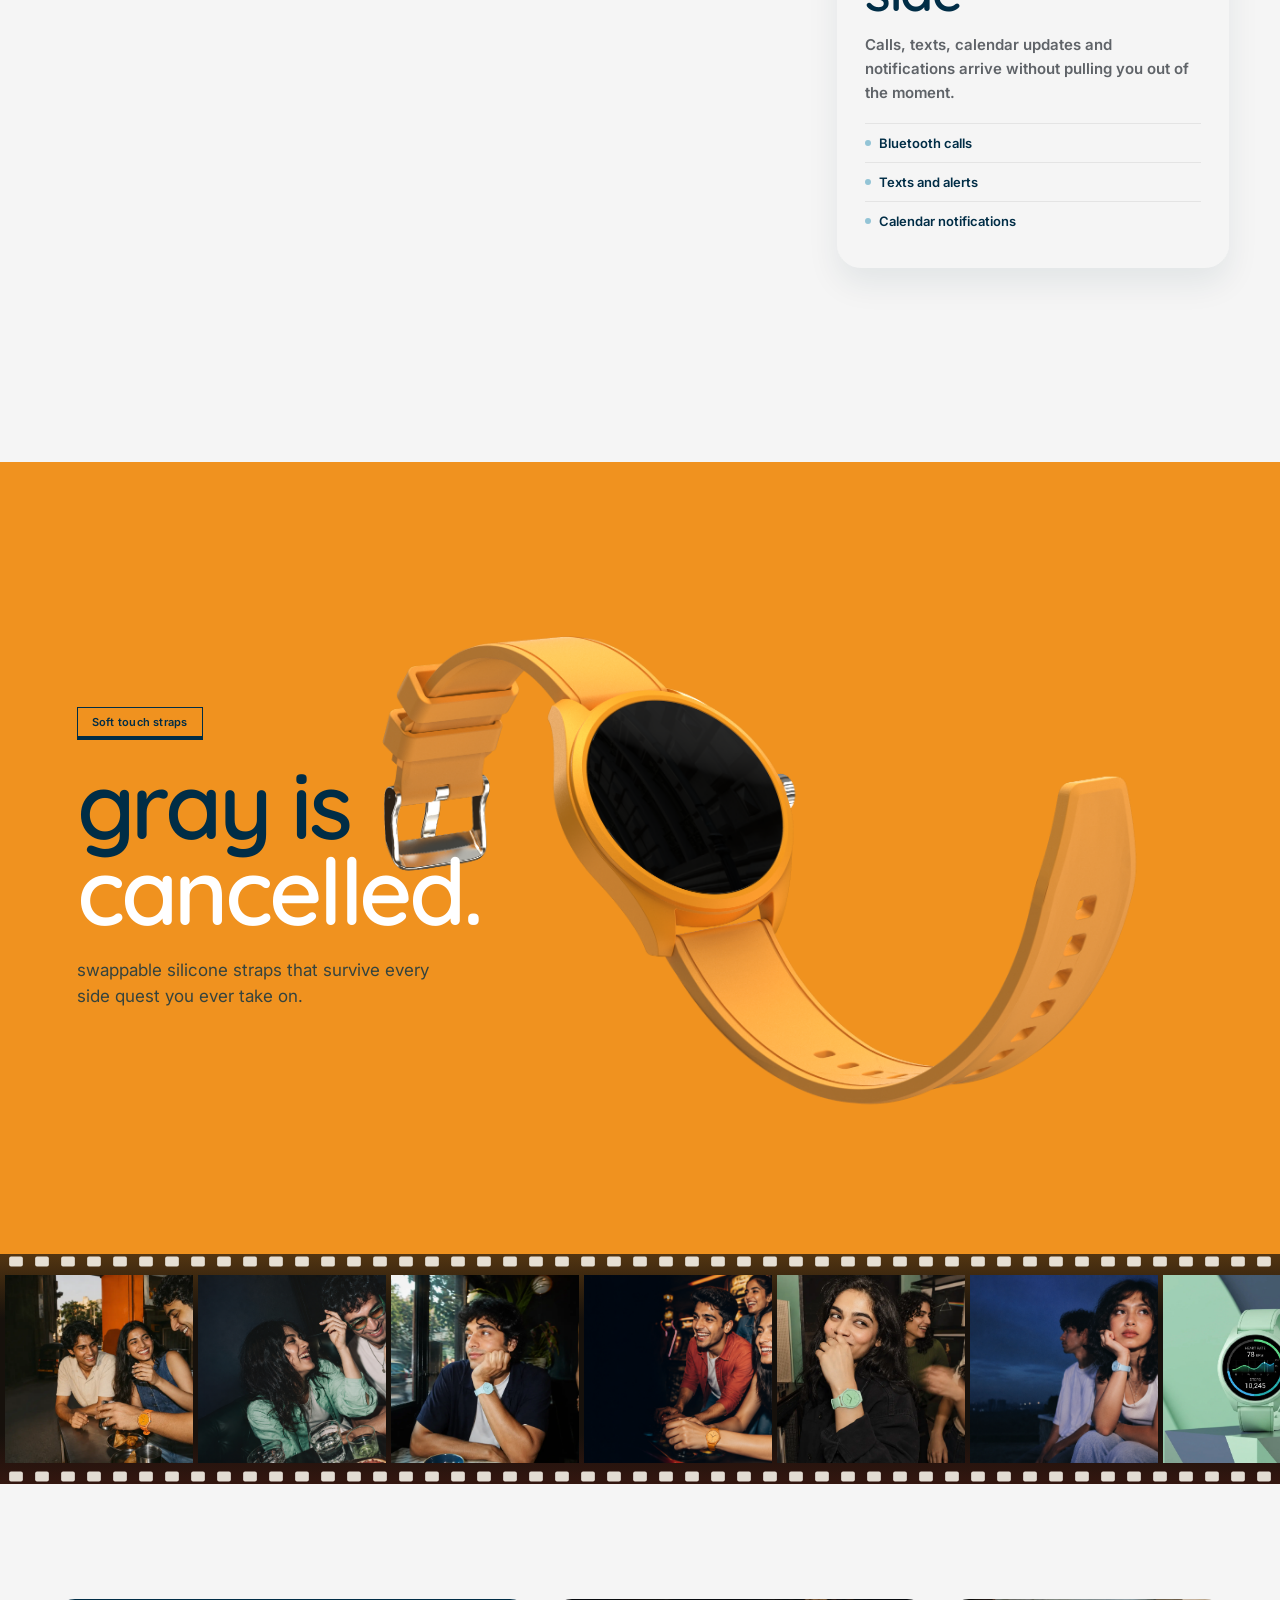
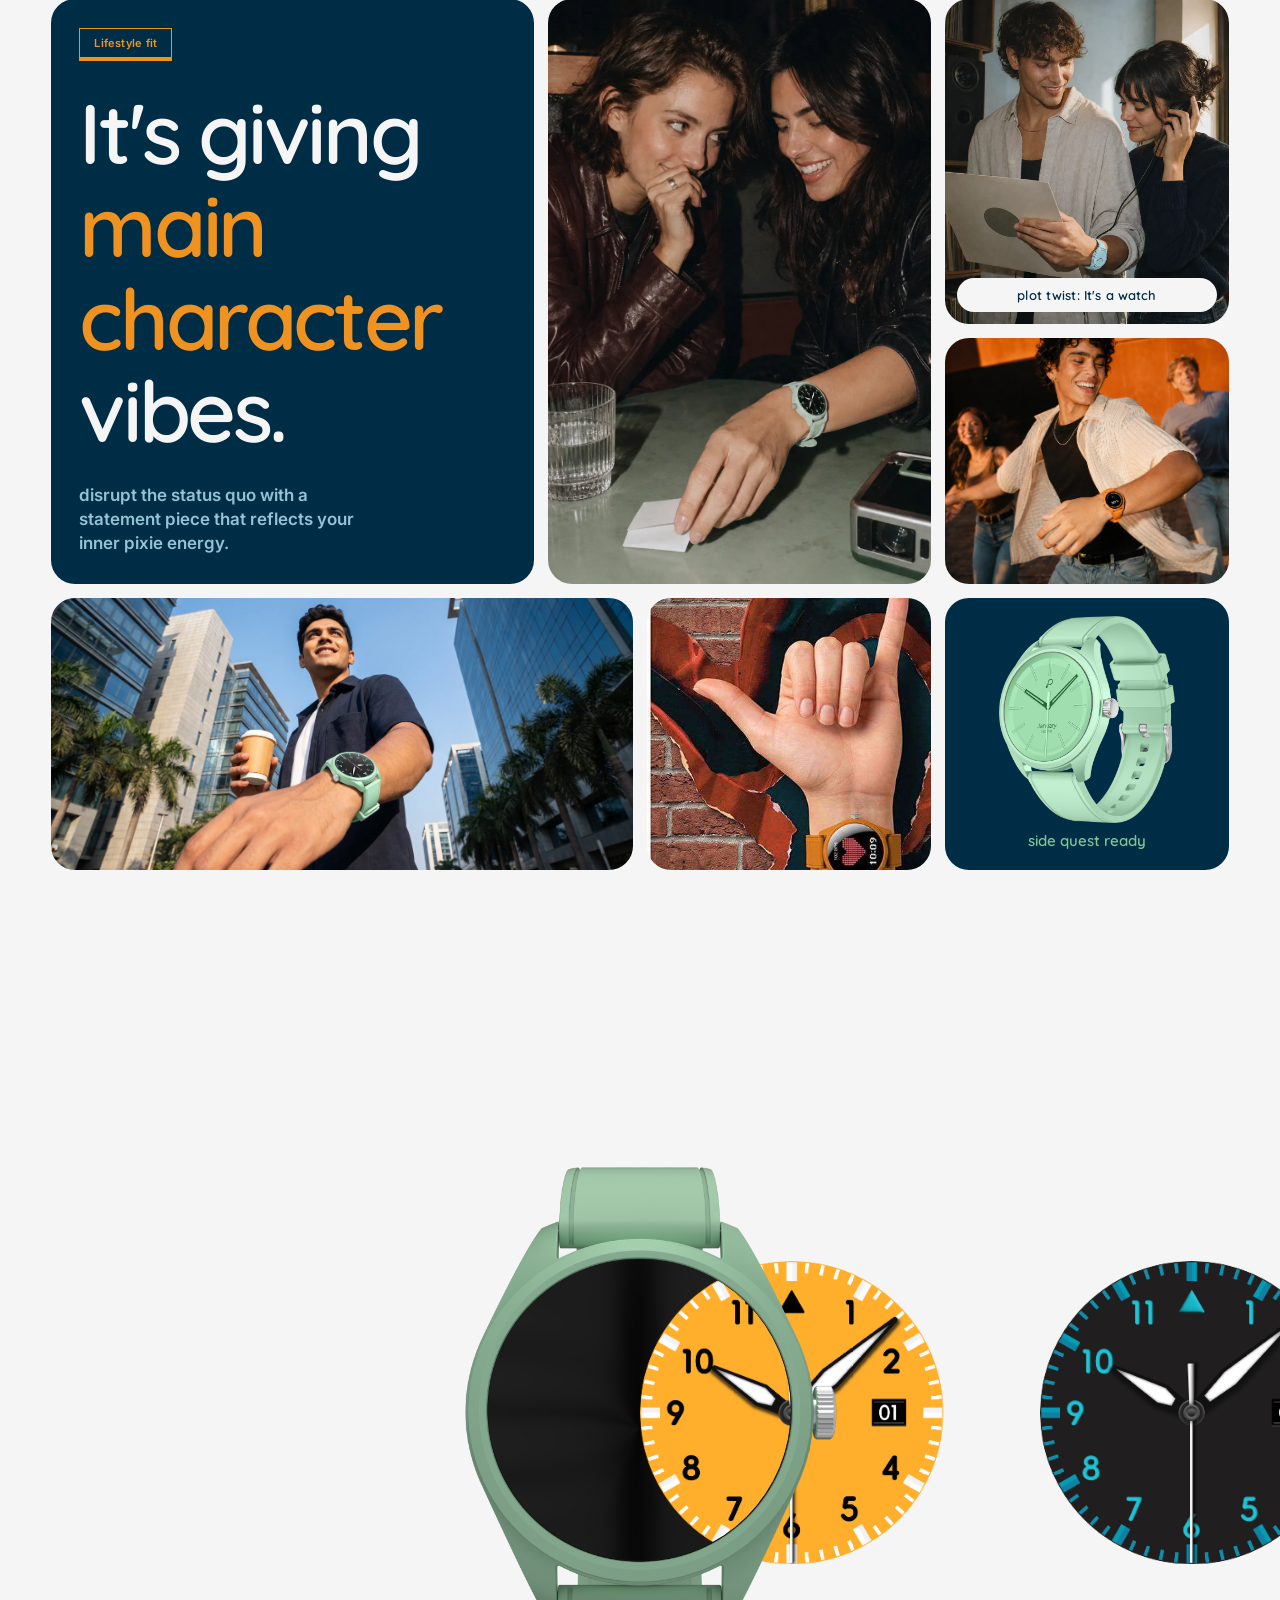
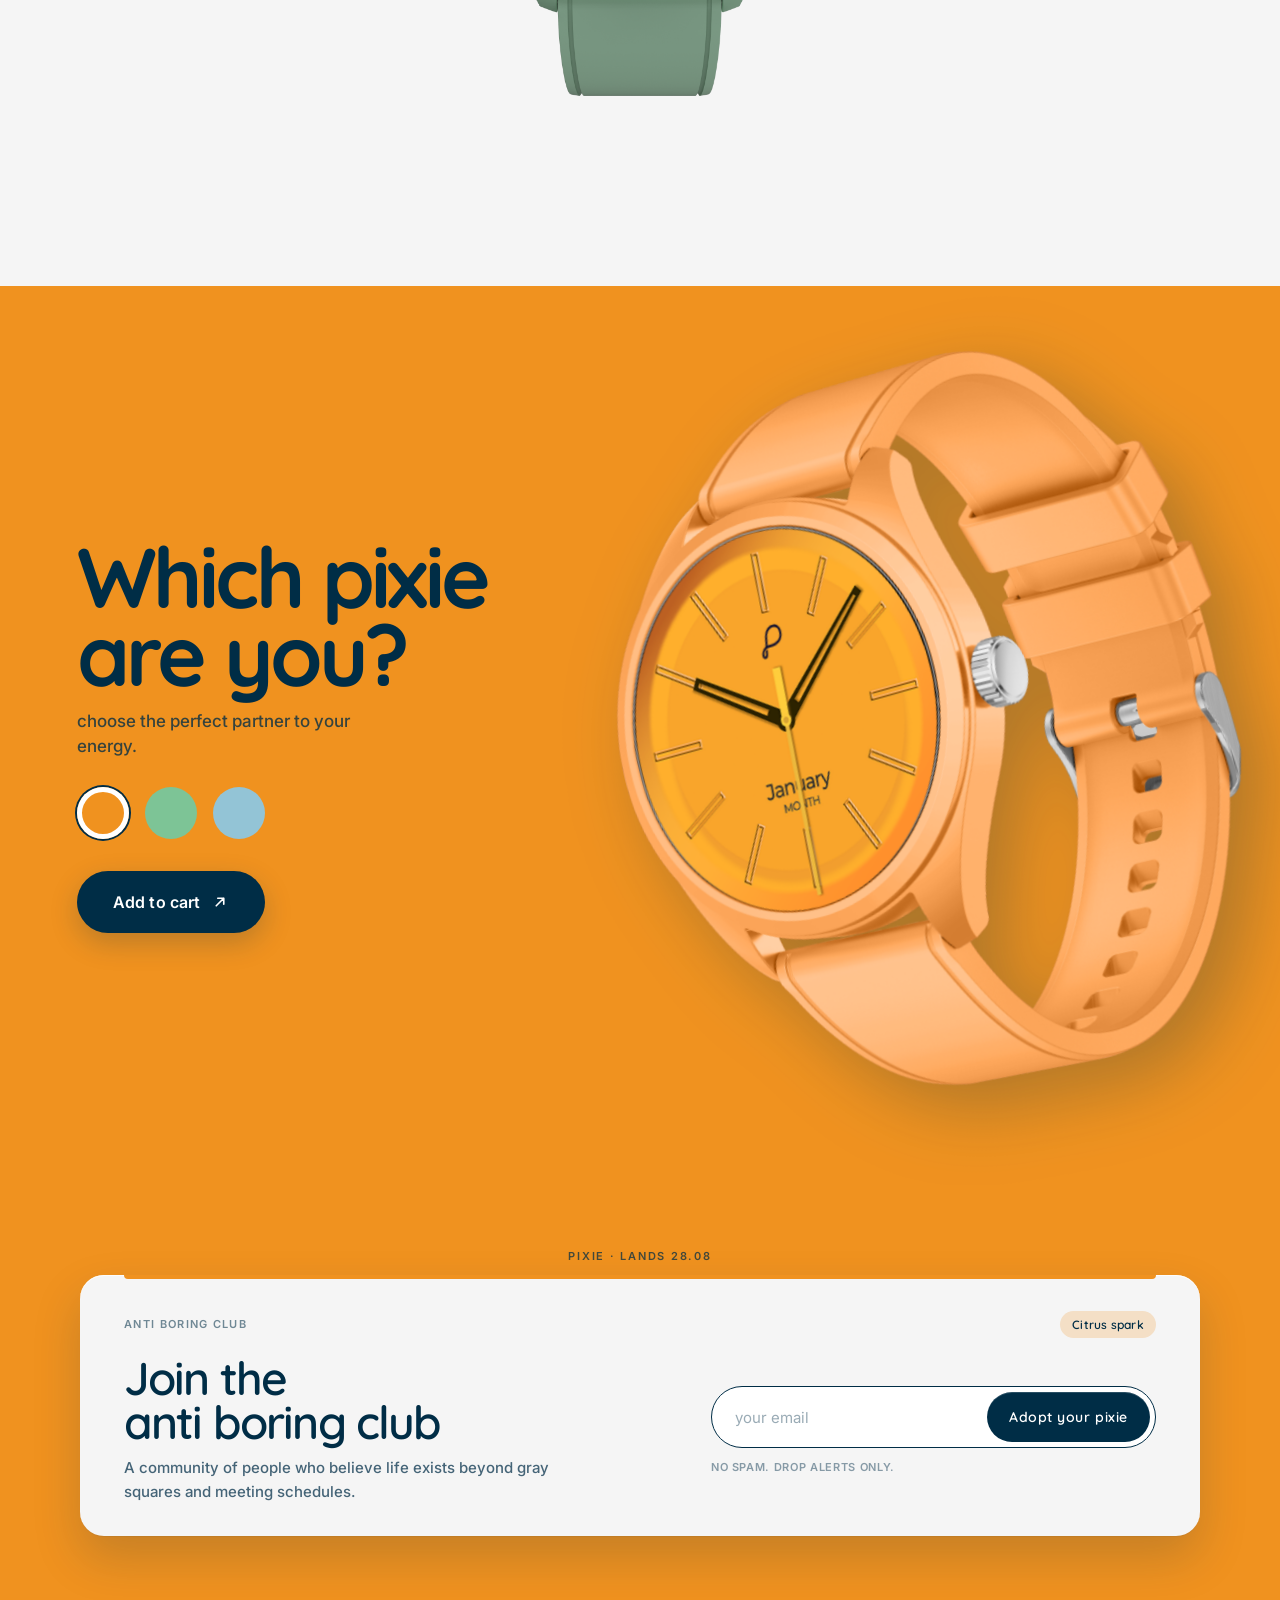
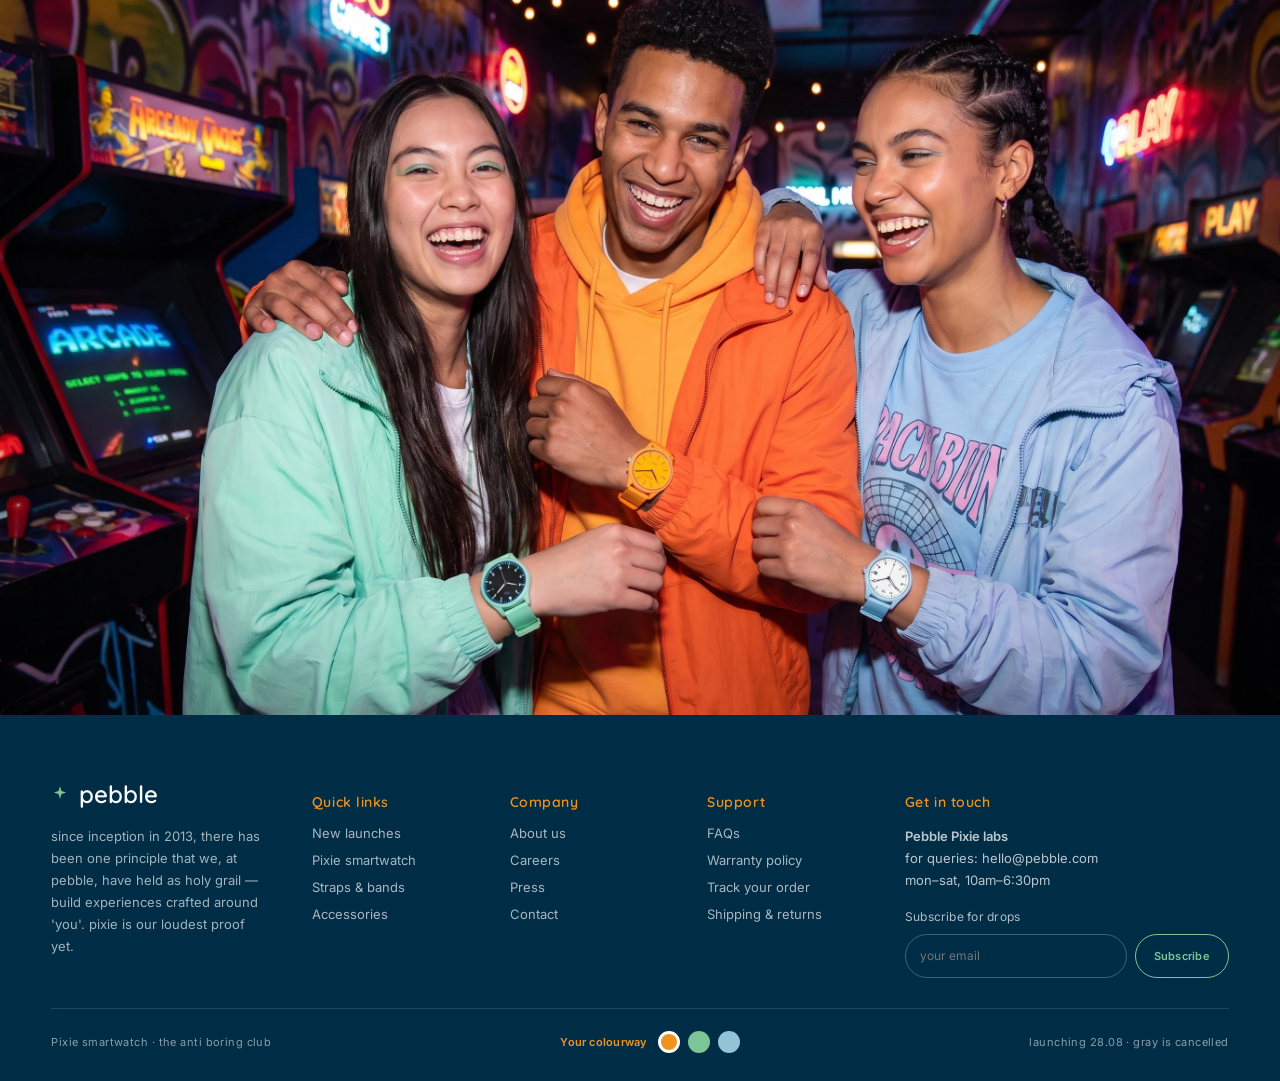
==== commit 69f03c2b: "rest section" ====
--- a/index.html
+++ b/index.html
@@ -97,19 +97,19 @@
 
     <div class="quiz-panel" id="panelReveal">
       <div class="reveal-stage" id="revealStage" data-pixie="citrus">
-        <img class="reveal-life" id="revealLife" alt="">
         <div class="reveal">
         <div class="reveal-kicker">
           <div class="reveal-kicker-label">Your pixie is ready.</div>
           <h2>now, meet your avatar.</h2>
         </div>
         <div class="reveal-row">
-          <div class="card-frame" id="cardFrame">
-            <div class="card-inner" id="cardInner">
-              <img class="bg" id="cardBg" alt="">
-              <div class="grad"></div>
-              <div class="card-topband"><span class="card-clubtag">the anti boring club</span></div>
-              <div class="card-bottom">
+          <div class="reveal-print">
+            <article class="polaroid" id="cardFrame">
+              <div class="polaroid-well">
+                <img class="polaroid-photo" id="cardBg" alt="">
+                <span class="card-clubtag">the anti boring club</span>
+              </div>
+              <div class="polaroid-caption">
                 <div class="card-name-row" id="cardNameRow">
                   <span class="persona-mark" id="cardMark"></span>
                   <div class="card-name" id="cardName"></div>
@@ -117,17 +117,13 @@
                 <div class="card-subtitle" id="cardSubtitle"></div>
                 <div class="card-type-pill"><span class="swatch" id="cardSwatch"></span><span id="cardType"></span></div>
                 <div class="card-lines" id="cardLines"></div>
-                <div class="card-footer"><span class="word">pebble</span><span class="sub">Pixie smartwatch</span></div>
+                <div class="card-footer"></div>
               </div>
-            </div>
-          </div>
+            </article>
+          </div>
+          <div class="reveal-analysis">
+          <h2 class="reveal-verdict-title" id="revealVerdict"></h2>
           <div class="reveal-side">
-            <div class="badge-box" id="badgeBox">
-              <div class="badge-top" id="badgeTop"><span class="persona-mark" id="badgeMark"></span><span id="badgeName"></span><span class="badge-type" id="badgeType"></span></div>
-              <div class="badge-sub" id="badgeSub"></div>
-            </div>
-            <p class="reveal-lines" id="revealLines"></p>
-            <div style="font-size:11px;font-weight:600;letter-spacing:.02em;color:var(--text-muted);margin-top:6px" id="revealVibe"></div>
             <div class="stats-row" id="statsRow"></div>
             <p class="reveal-blurb" id="revealBlurb"></p>
             <div class="reveal-ctas">
@@ -140,6 +136,7 @@
               <button type="button" class="share-pill" id="copyLinkBtn">copy link</button>
             </div>
           </div>
+          </div>
         </div>
         </div>
       </div>
@@ -153,6 +150,7 @@
     </div>
 
     <div class="feature-reel-layout">
+      <div class="feature-notes-bound" id="featureNotesBound">
       <div class="feature-notes-pin" aria-hidden="true">
         <div class="feature-notes">
           <aside class="sticky-note note-citrus" data-note-at="1">
@@ -171,6 +169,7 @@
           </aside>
         </div>
       </div>
+      </div>
       <div class="feature-stage" aria-live="polite">
         <div class="feature-stage-layer display-layer active" data-layer="display">
           <video id="domeVid" data-dome-vid src="assets/domevid.mp4" muted playsinline loop preload="metadata" aria-label="Dome AMOLED display in motion"></video>
@@ -195,8 +194,6 @@
         <div class="feature-stage-layer smart-layer" data-layer="smart">
           <img src="assets/w-ui-message-c.png" alt="Pixie message on the wrist" width="420" height="420" loading="lazy">
           <div class="smart-alert alert-one"><small>Group chat</small><strong>Plans moved to 8?</strong></div>
-          <div class="smart-alert alert-two"><small>Calendar</small><strong>Studio · 4:30 pm</strong></div>
-          <div class="smart-alert alert-three"><small>Call</small><strong>Riya calling</strong></div>
         </div>
         <div class="feature-stage-index"><span id="featureIdx">01</span><i></i><span>04</span></div>
       </div>
@@ -272,8 +269,6 @@
             <div class="feature-stage-layer smart-layer active" data-layer="smart">
               <img src="assets/w-ui-message-c.png" alt="" width="420" height="420" loading="lazy">
               <div class="smart-alert alert-one"><small>Group chat</small><strong>Plans moved to 8?</strong></div>
-              <div class="smart-alert alert-two"><small>Calendar</small><strong>Studio · 4:30 pm</strong></div>
-              <div class="smart-alert alert-three"><small>Call</small><strong>Riya calling</strong></div>
             </div>
             <div class="feature-stage-index"><span>04</span><i></i><span>04</span></div>
           </div>
@@ -292,16 +287,49 @@
     </div>
   </section>
 
-  <section id="straps" style="background:var(--color-citrus); color:var(--color-ink)">
-    <div class="content" style="display:flex;flex-wrap:wrap;gap:clamp(24px,5cqw,64px);align-items:center;justify-content:center">
-      <div style="flex:1 1 420px">
+  <section id="straps">
+    <div class="straps-copy">
+      <div class="straps-copy-inner">
         <div class="eyebrow">Soft touch straps</div>
-        <h2 style="font-size:clamp(34px,6.2cqw,90px);line-height:.98;letter-spacing:-.03em;margin:20px 0 0">gray is<br><span style="color:var(--color-white)">cancelled.</span></h2>
-        <p style="margin:18px 0 0;max-width:460px;font-size:clamp(15px,1.6cqw,18px);line-height:1.6;color:var(--color-ink);opacity:.72">swappable silicone straps that survive every side quest you ever take on.</p>
-      </div>
-      <img src="assets/strap-citrus-quote.jpg" alt="Pixie Citrus Spark strap on the wrist" style="flex:1 1 420px;width:100%;max-width:520px;aspect-ratio:1/1;object-fit:cover;border-radius:var(--radius-xl);box-shadow:var(--shadow-lg)">
-    </div>
-  </section>
+        <h2>gray is<br><span>cancelled.</span></h2>
+        <p>swappable silicone straps that survive every side quest you ever take on.</p>
+      </div>
+    </div>
+    <figure class="straps-visual">
+      <img src="assets/Basic.27.png" alt="Pixie on the wrist with a soft-touch strap" width="1600" height="1600">
+    </figure>
+  </section>
+
+  <div class="quiz-film" aria-hidden="true">
+    <div class="quiz-film-tilt">
+      <div class="quiz-film-rail">
+        <div class="quiz-film-sprockets"></div>
+        <div class="quiz-film-viewport">
+          <div class="quiz-film-track">
+            <div class="quiz-film-run">
+              <figure class="quiz-film-frame"><img src="assets/lifestyle/citrus.webp" alt="" width="400" height="400" loading="lazy"></figure>
+              <figure class="quiz-film-frame"><img src="assets/lifestyle/campaign-mint.png" alt="" width="400" height="400" loading="lazy"></figure>
+              <figure class="quiz-film-frame"><img src="assets/lifestyle/blue.webp" alt="" width="400" height="400" loading="lazy"></figure>
+              <figure class="quiz-film-frame"><img src="assets/lifestyle/campaign-citrus.png" alt="" width="400" height="400" loading="lazy"></figure>
+              <figure class="quiz-film-frame"><img src="assets/lifestyle/mint.webp" alt="" width="400" height="400" loading="lazy"></figure>
+              <figure class="quiz-film-frame"><img src="assets/lifestyle/campaign-blue.png" alt="" width="400" height="400" loading="lazy"></figure>
+              <figure class="quiz-film-frame"><img src="assets/lifestyle/mint-health.jpg" alt="" width="400" height="400" loading="lazy"></figure>
+            </div>
+            <div class="quiz-film-run">
+              <figure class="quiz-film-frame"><img src="assets/lifestyle/citrus.webp" alt="" width="400" height="400" loading="lazy"></figure>
+              <figure class="quiz-film-frame"><img src="assets/lifestyle/campaign-mint.png" alt="" width="400" height="400" loading="lazy"></figure>
+              <figure class="quiz-film-frame"><img src="assets/lifestyle/blue.webp" alt="" width="400" height="400" loading="lazy"></figure>
+              <figure class="quiz-film-frame"><img src="assets/lifestyle/campaign-citrus.png" alt="" width="400" height="400" loading="lazy"></figure>
+              <figure class="quiz-film-frame"><img src="assets/lifestyle/mint.webp" alt="" width="400" height="400" loading="lazy"></figure>
+              <figure class="quiz-film-frame"><img src="assets/lifestyle/campaign-blue.png" alt="" width="400" height="400" loading="lazy"></figure>
+              <figure class="quiz-film-frame"><img src="assets/lifestyle/mint-health.jpg" alt="" width="400" height="400" loading="lazy"></figure>
+            </div>
+          </div>
+        </div>
+        <div class="quiz-film-sprockets"></div>
+      </div>
+    </div>
+  </div>
 
   <section id="lifestyle" class="lifestyle" aria-labelledby="lifestyle-title">
     <div class="content">
@@ -312,13 +340,13 @@
           <p>disrupt the status quo with a statement piece that reflects your inner pixie energy.</p>
         </article>
         <figure class="life-tile life-palm">
-          <img src="assets/lifestyle-palm.jpg" alt="Daydream Pixie on a wrist against palm trees and sky" width="1200" height="1600" loading="lazy">
+          <img src="assets/bento/mint-member-instant-table-4x5.webp" alt="Mint Pixie on a wrist at a sunlit table" width="1200" height="1500" loading="lazy">
         </figure>
         <figure class="life-tile life-ice">
-          <img src="assets/life-icecream.jpg" alt="Citrus Pixie on a wrist during an ice cream break" width="1200" height="1600" loading="lazy">
+          <img src="assets/bento/citrus-active-steps-4x3.webp" alt="Citrus Pixie on a wrist during an active day" width="1600" height="1200" loading="lazy">
         </figure>
         <figure class="life-tile life-polaroid">
-          <img src="assets/polaroid-phone.jpg" alt="Polaroid of someone scrolling with a Pixie on their wrist" width="900" height="1200" loading="lazy">
+          <img src="assets/bento/daydream-blue-record-sharing-candid-1x1.webp" alt="Daydream Pixie while sharing records" width="1200" height="1200" loading="lazy">
           <figcaption>plot twist: It's a watch</figcaption>
         </figure>
         <figure class="life-tile life-ads">
--- a/style.css
+++ b/style.css
@@ -218,6 +218,11 @@
   #hero.is-intro .hero-intro{ display:none; }
   #hero.is-intro .hero-stage,
   #hero.is-intro .hero-copy{ opacity:1; }
+  .polaroid{ transform:none; }
+  .reveal-stage::before{ animation:none; }
+  .quiz-film-track{ animation:none; }
+  .quiz-film-tilt{ transform:none; width:100%; margin-left:0; }
+  .straps-visual img{ transform:none; }
 }
 
 #quiz{
@@ -231,7 +236,7 @@
   padding:28px 16px 48px;
   background:var(--color-paper);
 }
-#quiz:has(#panelReveal.active){ padding:0; background:var(--color-ink); }
+#quiz:has(#panelReveal.active){ padding:0; background:transparent; overflow:hidden; }
 .flash-overlay{ position:fixed; inset:0; z-index:200; background:#fff; pointer-events:none; opacity:0; }
 .flash-overlay.on{ animation:instaxFlash .5s ease-out forwards; }
 .quiz-panel{ display:none; }
@@ -292,50 +297,232 @@
 .quiz-back{ background:none; border:none; padding:12px 4px; min-height:44px; font:inherit; color:var(--text-muted); cursor:pointer; text-decoration:underline; transition:color 180ms; }
 .quiz-back:hover{ color:var(--color-ink); }
 
-.reveal-stage{ position:relative; min-height:100dvh; padding:72px 16px 40px; overflow:hidden; }
-.reveal-life{ position:absolute; inset:0; width:100%; height:100%; max-width:none; object-fit:cover; pointer-events:none; }
-.reveal-stage::after{ content:''; position:absolute; inset:0; pointer-events:none; }
-.reveal-stage[data-pixie="citrus"]::after{ background:linear-gradient(180deg, rgba(240,146,31,.42) 0%, rgba(0,20,32,.55) 42%, rgba(0,20,32,.88) 100%); }
-.reveal-stage[data-pixie="mint"]::after{ background:linear-gradient(180deg, rgba(125,196,150,.46) 0%, rgba(0,20,32,.55) 42%, rgba(0,20,32,.88) 100%); }
-.reveal-stage[data-pixie="daydream"]::after{ background:linear-gradient(180deg, rgba(147,196,214,.5) 0%, rgba(0,20,32,.55) 42%, rgba(0,20,32,.88) 100%); }
-.reveal{ position:relative; z-index:1; max-width:1040px; margin:0 auto; animation:popIn .7s var(--ease-spring) both; }
+@keyframes filmMarquee{
+  from{ transform:translateX(0); }
+  to{ transform:translateX(-50%); }
+}
+.quiz-film{
+  position:relative;
+  z-index:4;
+  overflow:hidden;
+  margin:0;
+  padding:0;
+  pointer-events:none;
+  background:var(--color-citrus);
+}
+.quiz-film-tilt{
+  width:100%;
+  margin-left:0;
+  transform:none;
+  filter:drop-shadow(0 18px 24px rgba(0,45,70,.28));
+}
+.quiz-film-rail{
+  position:relative;
+  overflow:hidden;
+  background:
+    linear-gradient(180deg, rgba(240,146,31,.28) 0%, transparent 28%),
+    linear-gradient(0deg, rgba(157,42,28,.22) 0%, transparent 22%),
+    #16110c;
+  padding:0;
+}
+.quiz-film-sprockets{
+  height:13px;
+  background-image:url("data:image/svg+xml;utf8,<svg xmlns='http://www.w3.org/2000/svg' width='22' height='13'><rect x='5.2' y='2.2' width='11.6' height='8.6' rx='1.6' fill='%23f3eee4'/></svg>");
+  background-repeat:repeat-x;
+  background-position:center;
+  background-size:22px 13px;
+  opacity:.92;
+}
+.quiz-film-viewport{ overflow:hidden; }
+.quiz-film-track{
+  display:flex;
+  width:max-content;
+  animation:filmMarquee 38s linear infinite;
+  will-change:transform;
+}
+.quiz-film-run{
+  display:flex;
+  gap:5px;
+  padding:6px 5px;
+}
+.quiz-film-frame{
+  margin:0;
+  flex:0 0 auto;
+  width:min(42vw, 156px);
+  aspect-ratio:1;
+  overflow:hidden;
+  background:#0c0a08;
+}
+.quiz-film-frame img{
+  width:100%;
+  height:100%;
+  object-fit:cover;
+}
+
+.reveal-stage{
+  position:relative;
+  isolation:isolate;
+  min-height:100dvh;
+  padding:64px 16px 40px;
+  overflow:hidden;
+  background-color:#002d46;
+}
+.reveal-stage::before{
+  content:'';
+  position:absolute;
+  inset:0;
+  z-index:0;
+  pointer-events:none;
+  background:
+    radial-gradient(42% 38% at 14% 22%, #f0921f 0%, rgba(240,146,31,0) 62%),
+    radial-gradient(48% 44% at 88% 12%, #7dc496 0%, rgba(125,196,150,0) 58%),
+    radial-gradient(56% 42% at 78% 86%, #93c4d6 0%, rgba(147,196,214,0) 60%),
+    radial-gradient(28% 32% at 46% 48%, rgba(240,146,31,.55) 0%, transparent 70%),
+    #002d46;
+  transform-origin:center;
+  animation: 18s ease-in-out infinite revealWash;
+}
+.reveal-stage::after{
+  content:'';
+  position:absolute;
+  inset:0;
+  z-index:0;
+  pointer-events:none;
+  background:
+    radial-gradient(90% 70% at 50% 38%, transparent 28%, rgba(0,45,70,.28) 100%);
+}
+.reveal-stage[data-pixie="citrus"]::before{
+  background:
+    radial-gradient(50% 42% at 18% 16%, #f0921f 0%, rgba(240,146,31,0) 58%),
+    radial-gradient(36% 40% at 92% 28%, #ffd28a 0%, rgba(255,210,138,0) 55%),
+    radial-gradient(48% 38% at 82% 88%, #7dc496 0%, rgba(125,196,150,0) 58%),
+    radial-gradient(24% 28% at 40% 62%, rgba(147,196,214,.5) 0%, transparent 68%),
+    #002d46;
+}
+.reveal-stage[data-pixie="mint"]::before{
+  background:
+    radial-gradient(52% 46% at 80% 14%, #7dc496 0%, rgba(125,196,150,0) 58%),
+    radial-gradient(40% 36% at 12% 24%, #b8e3c6 0%, rgba(184,227,198,0) 55%),
+    radial-gradient(46% 40% at 22% 86%, #f0921f 0%, rgba(240,146,31,0) 60%),
+    radial-gradient(26% 30% at 58% 48%, rgba(147,196,214,.55) 0%, transparent 68%),
+    #002d46;
+}
+.reveal-stage[data-pixie="daydream"]::before{
+  background:
+    radial-gradient(54% 44% at 16% 20%, #93c4d6 0%, rgba(147,196,214,0) 58%),
+    radial-gradient(42% 38% at 90% 18%, #c5e4ef 0%, rgba(197,228,239,0) 54%),
+    radial-gradient(44% 40% at 74% 88%, #7dc496 0%, rgba(125,196,150,0) 58%),
+    radial-gradient(24% 28% at 48% 56%, rgba(240,146,31,.48) 0%, transparent 68%),
+    #002d46;
+}
+@keyframes revealWash{
+  0%,100%{ transform:translate3d(0,0,0) scale(1); }
+  50%{ transform:translate3d(1.2%, -.8%, 0) scale(1.04); }
+}
+.reveal{ position:relative; z-index:1; width:100%; max-width:1080px; margin:0 auto; animation:popIn .7s var(--ease-spring) both; }
 .reveal-kicker{ text-align:center; color:var(--color-white); }
 .reveal-kicker-label{ font-size:11px; font-weight:600; letter-spacing:.02em; opacity:.8; }
-.reveal-kicker h2{ font-size:clamp(34px,6cqw,72px); line-height:.98; letter-spacing:-.03em; margin:14px 0 0; }
-.reveal-kicker p{ margin:8px 0 0; font-size:14px; font-weight:600; opacity:.78; }
-.reveal-row{ display:flex; flex-wrap:wrap; gap:clamp(24px,4cqw,56px); justify-content:center; align-items:center; margin-top:clamp(28px,4cqw,48px); }
-.card-frame{ width:min(280px,86vw); aspect-ratio:1080/1920; overflow:hidden; border-radius:var(--radius-md); box-shadow:var(--shadow-lg); flex:0 0 auto; }
-.card-inner{ width:1080px; height:1920px; transform:scale(var(--card-scale,.2815)); transform-origin:top left; position:relative; display:flex; flex-direction:column; justify-content:space-between; padding:90px 80px; overflow:hidden; }
-.card-inner img.bg{ position:absolute; inset:0; width:100%; height:100%; object-fit:cover; }
-.card-inner .grad{ position:absolute; inset:0; background:linear-gradient(180deg, rgba(0,20,32,.4) 0%, rgba(0,20,32,.28) 30%, rgba(0,20,32,.72) 68%, rgba(0,20,32,.95) 100%); }
-.card-topband{ position:relative; display:flex; align-items:center; gap:18px; }
-.card-clubtag{ padding:14px 30px; border-radius:100px; background:rgba(255,255,255,.16); backdrop-filter:blur(6px); font-family:var(--font-body); font-weight:600; font-size:28px; letter-spacing:.02em; color:var(--color-white); }
-.card-bottom{ position:relative; color:var(--color-white); }
-.card-name-row{ display:flex; align-items:center; gap:20px; }
-.card-name{ font-family:var(--font-display); font-weight:600; font-size:112px; line-height:.92; letter-spacing:-.03em; }
-.card-subtitle{ margin-top:16px; font-family:var(--font-body); font-weight:600; font-size:38px; line-height:1.2; letter-spacing:-.01em; opacity:.85; }
-.card-type-pill{ display:inline-flex; align-items:center; gap:14px; margin-top:34px; padding:14px 26px; border-radius:100px; background:rgba(255,255,255,.14); backdrop-filter:blur(6px); font-family:var(--font-body); font-weight:600; font-size:28px; letter-spacing:.02em; }
-.card-type-pill .swatch{ width:14px; height:14px; border-radius:50%; }
-.card-lines{ margin-top:38px; font-family:var(--font-body); font-weight:600; font-size:40px; line-height:1.35; max-width:800px; }
-.card-footer{ display:flex; align-items:baseline; gap:22px; margin-top:56px; padding-top:36px; border-top:2px solid rgba(255,255,255,.28); }
-.card-footer .word{ font-family:var(--font-display); font-weight:600; font-size:52px; color:var(--color-white); }
-.card-footer .sub{ font-family:var(--font-body); font-weight:600; font-size:24px; letter-spacing:.02em; color:var(--color-white); opacity:.75; }
-
-.reveal-side{ flex:1 1 280px; max-width:100%; padding:22px 18px; border-radius:var(--radius-xl); background:rgba(255,255,255,.94); box-shadow:var(--shadow-lg); }
-.badge-box{ display:inline-flex; flex-direction:column; gap:8px; padding:20px 26px; border-radius:var(--radius-xl); }
-.badge-top{ display:flex; align-items:center; gap:11px; font-family:var(--font-display); font-weight:600; font-size:23px; }
-.badge-type{ margin-left:auto; padding:4px 11px; border-radius:100px; background:var(--color-ink); color:var(--color-white); font-size:11px; font-weight:600; letter-spacing:.02em; }
-.badge-sub{ font-family:var(--font-body); font-weight:600; font-size:14px; color:var(--color-ink); opacity:.75; }
-.reveal-lines{ margin:22px 0 0; font-family:var(--font-display); font-weight:600; font-size:22px; line-height:1.35; color:var(--color-ink); }
-.stats-row{ display:flex; flex-wrap:wrap; gap:14px; margin-top:20px; }
-.stat{ flex:1 1 80px; min-width:0; }
-.stat-val{ font-family:var(--font-display); font-weight:600; font-size:22px; }
-.stat-label{ margin-top:2px; font-size:10px; font-weight:600; letter-spacing:.02em; color:var(--text-muted); }
-.reveal-blurb{ margin:14px 0 0; font-size:15px; line-height:1.6; color:var(--text-muted); }
-.reveal-ctas{ display:flex; flex-direction:column; flex-wrap:wrap; gap:12px; margin-top:26px; }
+.reveal-kicker h2{ font-size:clamp(28px,8vw,44px); line-height:.98; letter-spacing:-.03em; margin:12px 0 0; }
+.reveal-row{
+  display:flex;
+  flex-direction:column;
+  align-items:stretch;
+  gap:20px;
+  margin-top:20px;
+}
+.reveal-analysis{
+  min-width:0;
+  display:flex;
+  flex-direction:column;
+  align-items:stretch;
+  gap:16px;
+}
+.reveal-verdict-title{
+  margin:0;
+  text-align:center;
+  white-space:nowrap;
+  color:var(--color-white);
+  font-family:var(--font-display);
+  font-weight:600;
+  font-size:clamp(20px,5.2vw,28px);
+  line-height:1.15;
+  letter-spacing:-.03em;
+}
+.reveal-print{
+  display:flex;
+  justify-content:center;
+  padding:10px 8px 6px;
+}
+.polaroid{
+  width:min(280px,86vw);
+  background:var(--color-off-white);
+  padding:10px 10px 8px;
+  box-shadow:
+    0 1px 0 rgba(255,255,255,.9) inset,
+    10px 18px 0 rgba(0,45,70,.1),
+    var(--shadow-lg);
+  transform:rotate(-2deg);
+}
+.polaroid-well{
+  position:relative;
+  aspect-ratio:1;
+  overflow:hidden;
+  background:var(--color-ink);
+}
+.polaroid-photo{
+  position:absolute;
+  inset:0;
+  width:100%;
+  height:100%;
+  object-fit:cover;
+  display:block;
+}
+.card-clubtag{
+  position:absolute;
+  top:10px;
+  left:10px;
+  padding:6px 12px;
+  border-radius:100px;
+  background:rgba(255,255,255,.9);
+  font-family:var(--font-body);
+  font-weight:600;
+  font-size:11px;
+  letter-spacing:.02em;
+  color:var(--color-ink);
+}
+.polaroid-caption{ padding:8px 4px 0; color:var(--color-ink); }
+.card-name-row{ display:flex; align-items:center; gap:8px; }
+.card-name{ font-family:var(--font-display); font-weight:600; font-size:clamp(22px,6.4vw,28px); line-height:1; letter-spacing:-.03em; }
+.card-subtitle{ margin-top:6px; font-family:var(--font-body); font-weight:600; font-size:13px; line-height:1.35; opacity:.78; }
+.card-type-pill{ display:inline-flex; align-items:center; gap:8px; margin-top:10px; padding:5px 10px; border-radius:100px; border:1.5px solid var(--color-ink); font-family:var(--font-body); font-weight:600; font-size:11px; }
+.card-type-pill .swatch{ width:8px; height:8px; border-radius:50%; }
+.card-lines{ margin-top:10px; font-family:var(--font-body); font-weight:600; font-size:14px; line-height:1.35; }
+.card-lines:empty,
+.card-footer:empty{ display:none; margin:0; padding:0; border:0; }
+.card-footer{ display:flex; align-items:baseline; gap:8px; margin-top:12px; padding-top:10px; border-top:1.5px solid rgba(0,45,70,.16); }
+.card-footer .word{ font-family:var(--font-display); font-weight:600; font-size:16px; color:var(--color-ink); }
+.card-footer .sub{ font-family:var(--font-body); font-weight:600; font-size:11px; color:var(--color-ink); opacity:.6; }
+
+.reveal-side{
+  min-width:0;
+  width:100%;
+  padding:16px 14px 18px;
+  border:1.5px solid var(--color-ink);
+  border-bottom-width:5px;
+  border-radius:var(--radius-md);
+  background:var(--color-paper);
+  box-shadow:var(--shadow-md);
+  overflow:visible;
+}
+.stats-row{ display:flex; gap:8px; margin:0; }
+.stat{ flex:1 1 0; min-width:0; }
+.stat-val{ font-family:var(--font-display); font-weight:600; font-size:18px; }
+.stat-label{ margin-top:2px; font-size:10px; font-weight:600; color:var(--text-muted); }
+.reveal-blurb{ margin:12px 0 0; font-size:14px; line-height:1.55; color:var(--text-muted); }
+.reveal-ctas{ display:flex; flex-direction:column; gap:10px; margin-top:18px; }
 .reveal-ctas .btn{ width:100%; }
-.share-row{ display:flex; flex-wrap:wrap; align-items:center; gap:10px; margin-top:22px; font-size:12px; letter-spacing:.02em; color:var(--text-muted); }
-.share-pill{ padding:7px 13px; border:1.5px solid var(--color-grey-20); border-radius:var(--radius-pill); background:transparent; color:inherit; font:inherit; letter-spacing:inherit; cursor:pointer; }
+.share-row{ display:flex; flex-wrap:wrap; align-items:center; gap:8px; margin-top:14px; font-size:12px; color:var(--text-muted); }
+.share-pill{ padding:7px 13px; border:1.5px solid var(--color-grey-20); border-radius:var(--radius-pill); background:transparent; color:inherit; font:inherit; cursor:pointer; }
 .share-pill:hover{ border-color:var(--color-ink); color:var(--color-ink); }
 
 .persona-mark{ flex:0 0 auto; }
@@ -531,6 +718,10 @@
   position: relative;
   width: 100%;
   max-width: 100%;
+  overflow-x: clip;
+}
+.feature-notes-bound{
+  display:none;
 }
 .feature-notes-pin{
   position: sticky;
@@ -563,8 +754,6 @@
   opacity: 1;
   transform: rotate(var(--note-rot, -3deg)) translateY(0) scale(1);
 }
-.sticky-note[data-note-at="2"]{ transition-delay: 90ms; }
-.sticky-note[data-note-at="3"]{ transition-delay: 180ms; }
 .sticky-note span{
   font-family: var(--font-body);
   font-size: 10px;
@@ -799,11 +988,7 @@
   font-size: 14px;
 }
 .alert-one{ top: 12%; }
-.alert-two{ top: 32%; }
-.alert-three{ display: none; }
 .smart-layer.active .smart-alert{ animation: 4.8s var(--ease-out) infinite alertIn; }
-.smart-layer.active .alert-two{ animation-delay: .45s; }
-.smart-layer.active .alert-three{ animation-delay: .9s; }
 
 .feature-stage-index{
   position: absolute;
@@ -1221,6 +1406,58 @@
 .footer-bottom{ display:flex; flex-wrap:wrap; gap:16px; align-items:center; justify-content:space-between; margin-top:30px; padding-top:22px; border-top:1px solid rgba(255,255,255,.12); font-size:11px; letter-spacing:.04em; }
 .footer-bottom > span{ opacity:.55; }
 
+#straps{
+  display:flex;
+  flex-direction:column;
+  padding:0;
+  background:var(--color-citrus);
+  color:var(--color-ink);
+  overflow:clip;
+  isolation:isolate;
+}
+.straps-copy{
+  padding:52px 20px 28px;
+}
+.straps-copy-inner{
+  display:flex;
+  flex-direction:column;
+  align-items:flex-start;
+  gap:18px;
+  max-width:22ch;
+}
+.straps-copy .eyebrow{ margin:0; }
+.straps-copy h2{
+  font-size:clamp(36px,11vw,64px);
+  line-height:.94;
+  letter-spacing:-.04em;
+  margin:0;
+}
+.straps-copy h2 span{ color:var(--color-white); }
+.straps-copy p{
+  margin:0;
+  max-width:34ch;
+  font-size:15px;
+  line-height:1.55;
+  color:var(--color-ink);
+  opacity:.78;
+}
+.straps-visual{
+  margin:0;
+  position:relative;
+  width:100%;
+  min-height:min(92vw, 520px);
+  overflow:hidden;
+}
+.straps-visual img{
+  position:absolute;
+  inset:0;
+  display:block;
+  width:100%;
+  height:100%;
+  object-fit:contain;
+  object-position:center 42%;
+}
+
 #lifestyle{
   background:var(--color-paper);
   color:var(--color-ink);
@@ -1257,10 +1494,10 @@
   grid-row:1;
   display:flex;
   flex-direction:column;
-  justify-content:flex-end;
-  gap:10px;
+  justify-content:space-between;
+  gap:12px;
   min-height:0;
-  padding:22px 18px 20px;
+  padding:20px 18px;
   background:var(--color-ink);
   color:var(--color-paper);
 }
@@ -1270,8 +1507,12 @@
   color:var(--color-citrus);
 }
 .life-quote h2{
+  flex:1 1 auto;
+  display:grid;
+  align-content:center;
+  margin:0;
   font-size:clamp(26px,7vw,34px);
-  line-height:.98;
+  line-height:1.08;
   letter-spacing:-.04em;
   font-weight:600;
   text-transform:none;
@@ -1286,11 +1527,11 @@
   color:var(--color-daydream);
 }
 .life-palm{ grid-column:1; grid-row:2; aspect-ratio:3/4; }
-.life-palm img{ object-position:58% 42%; }
+.life-palm img{ object-position:50% 45%; }
 .life-ice{ grid-column:2; grid-row:2; aspect-ratio:3/4; }
-.life-ice img{ object-position:50% 30%; }
+.life-ice img{ object-position:50% 40%; }
 .life-polaroid{ grid-column:1; grid-row:3; aspect-ratio:1; }
-.life-polaroid img{ object-position:50% 42%; }
+.life-polaroid img{ object-position:50% 50%; }
 .life-polaroid figcaption{
   position:absolute;
   left:12px;
@@ -1350,7 +1591,8 @@
   section{ padding:clamp(72px,9cqw,132px) clamp(16px,4cqw,64px); }
   section.faces-showcase,
   .feature-reel,
-  #quiz{ padding:0; }
+  #quiz,
+  #straps{ padding:0; }
   #quiz:has(#panelQuiz.active),
   #quiz:has(#panelCalc.active){
     padding:clamp(40px,6cqw,80px) clamp(16px,4cqw,64px);
@@ -1386,9 +1628,18 @@
     padding:0 0 28px clamp(16px,3cqw,40px);
     overflow:visible;
   }
-  .feature-notes-pin{
+  .feature-notes-bound{
+    display:block;
+    position:relative;
+    z-index:24;
+    pointer-events:none;
+    height:300svh;
     grid-column:1 / -1;
     grid-row:1;
+    align-self:start;
+    min-height:0;
+  }
+  .feature-notes-pin{
     top:20px;
   }
   .feature-notes{ height:calc(100svh - 40px); }
@@ -1432,8 +1683,6 @@
   .smart-alert{ width:min(330px,42%); left:6%; padding:16px 18px; }
   .smart-alert strong{ font-size:17px; }
   .alert-one{ top:24%; }
-  .alert-two{ top:43%; }
-  .alert-three{ display:block; top:62%; }
   .feature-stage-index{ right:28px; top:auto; bottom:32px; }
   .feature-chapters{
     z-index:auto;
@@ -1483,6 +1732,9 @@
     padding:clamp(80px,12vh,140px) clamp(20px,4cqw,64px);
   }
   .quiz-card{ padding:clamp(24px,5cqw,84px); }
+  .quiz-film{ margin:0; padding:0; }
+  .quiz-film-frame{ width:min(22cqw, 188px); }
+  .quiz-film-sprockets{ height:15px; background-size:26px 15px; }
   .quiz-q{ font-size:clamp(28px,4.8cqw,64px); }
   .opt-grid{ grid-template-columns:repeat(3,minmax(0,1fr)); gap:14px; margin-top:30px; }
   .opt-card{ padding:22px 24px; font-size:17px; }
@@ -1494,11 +1746,49 @@
   .portal .pname{ font-size:17px; }
   .watch-opts{ flex-direction:row; width:auto; }
   .opt-face{ width:auto; }
-  .reveal-stage{ padding:clamp(72px,9cqw,132px) clamp(16px,4cqw,64px); }
-  .reveal-side{ max-width:440px; padding:28px 26px; }
+  .reveal-stage{ padding:clamp(72px,7cqw,96px) clamp(28px,5cqw,72px) 56px; }
+  .reveal{ max-width:1280px; }
+  .reveal-kicker{ text-align:center; }
+  .reveal-kicker h2{ font-size:clamp(40px,5cqw,64px); }
+  .reveal-row{
+    display:grid;
+    grid-template-columns:minmax(0,1fr) minmax(0,.92fr);
+    align-items:start;
+    column-gap:clamp(40px,6cqw,80px);
+    margin-top:40px;
+    width:100%;
+  }
+  .reveal-print{
+    justify-content:center;
+    width:100%;
+    min-width:0;
+    padding:12px 8px;
+  }
+  .polaroid{ width:min(100%, 350px); }
+  .reveal-analysis{
+    max-width:440px;
+    width:100%;
+    justify-self:start;
+    gap:20px;
+  }
+  .reveal-verdict-title{ font-size:clamp(24px,2.4cqw,32px); }
+  .reveal-side{
+    max-width:none;
+    width:100%;
+    min-width:0;
+    display:block;
+    justify-content:unset;
+    padding:22px 24px 24px;
+    justify-self:stretch;
+    height:auto;
+  }
+  .reveal-side .stat-val{ font-size:26px; }
+  .reveal-side .stat-label{ font-size:11px; }
+  .reveal-side .reveal-blurb{ margin-top:14px; font-size:15px; line-height:1.5; }
+  .reveal-side .reveal-ctas{ margin-top:18px; gap:10px; }
+  .reveal-side .btn-lg{ padding:13px 22px; font-size:14px; }
   .reveal-ctas{ flex-direction:row; }
   .reveal-ctas .btn{ width:auto; }
-  .card-frame{ width:min(304px,78cqw); }
   #personas{
     display:grid;
     grid-template-columns:minmax(0,.92fr) minmax(0,1.18fr);
@@ -1551,6 +1841,34 @@
     font-size:16px;
   }
   #club{ padding:64px clamp(16px,4cqw,64px); }
+  #straps{
+    display:grid;
+    grid-template-columns:minmax(0,.84fr) minmax(0,1.16fr);
+    align-items:stretch;
+    min-height:min(88svh, 840px);
+  }
+  .straps-copy{
+    display:flex;
+    flex-direction:column;
+    justify-content:center;
+    z-index:2;
+    padding:clamp(48px,8cqw,96px) 12px clamp(48px,8cqw,96px) clamp(32px,6cqw,96px);
+  }
+  .straps-copy-inner{ max-width:min(100%, 22rem); gap:22px; }
+  .straps-copy h2{ font-size:clamp(52px,7.2cqw,96px); max-width:8ch; }
+  .straps-copy p{ font-size:17px; max-width:32ch; }
+  .straps-visual{
+    min-height:100%;
+    align-self:stretch;
+    overflow:visible;
+    margin-left:-14%;
+  }
+  .straps-visual img{
+    object-fit:contain;
+    object-position:right 48%;
+    transform:scale(1.18);
+    transform-origin:92% 50%;
+  }
   .club-stage{ max-width:min(1120px,100%); gap:12px; }
   .club-plaque{
     display:grid;
@@ -1609,10 +1927,13 @@
     grid-column:1 / 6;
     grid-row:1 / 3;
     min-height:0;
-    padding:clamp(32px,4cqw,52px);
-    gap:18px;
-  }
-  .life-quote h2{ font-size:clamp(42px,5.4cqw,72px); }
+    padding:clamp(22px,2.2cqw,32px);
+    gap:16px;
+  }
+  .life-quote h2{
+    font-size:clamp(48px,6.6cqw,88px);
+    line-height:1.1;
+  }
   .life-quote p{ font-size:17px; }
   .life-palm{
     grid-column:6 / 10;
